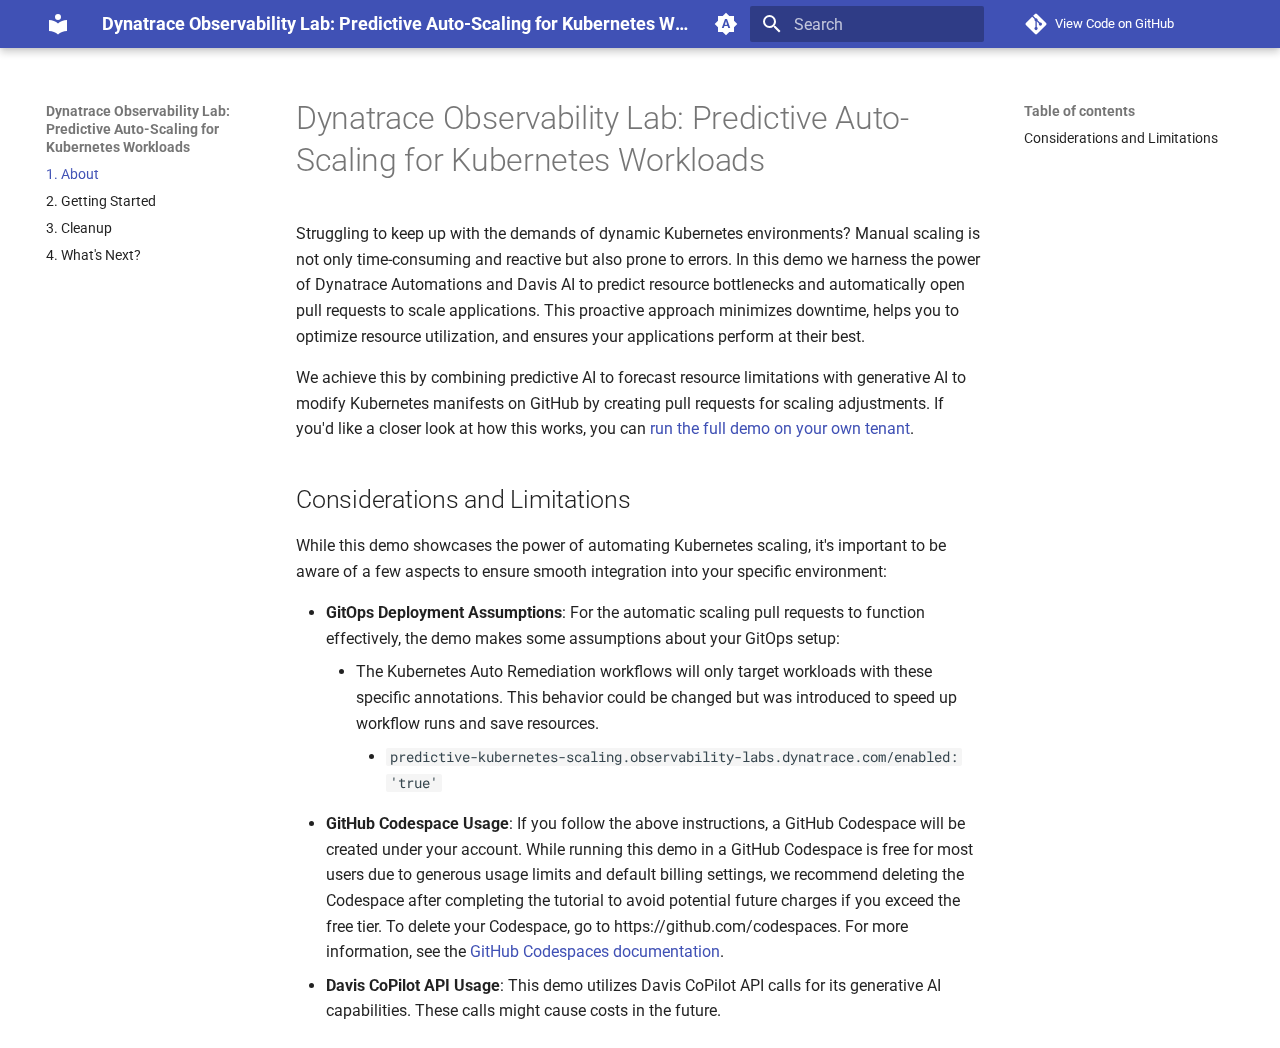
==== index.html @ 4f41d467 "Deployed c371a46 with MkDocs version: 1.6.0" ====
<!doctype html>
<html lang="en" class="no-js">
  <head>
    
      <meta charset="utf-8">
      <meta name="viewport" content="width=device-width,initial-scale=1">
      
      
      
      
      
        <link rel="next" href="getting-started/">
      
      
      <link rel="icon" href="assets/images/favicon.png">
      <meta name="generator" content="mkdocs-1.6.0, mkdocs-material-9.5.31">
    
    
      
        <title>Dynatrace Observability Lab: Predictive Auto-Scaling for Kubernetes Workloads</title>
      
    
    
      <link rel="stylesheet" href="assets/stylesheets/main.3cba04c6.min.css">
      
        
        <link rel="stylesheet" href="assets/stylesheets/palette.06af60db.min.css">
      
      


    
    
      
    
    
      
        
        
        <link rel="preconnect" href="https://fonts.gstatic.com" crossorigin>
        <link rel="stylesheet" href="https://fonts.googleapis.com/css?family=Roboto:300,300i,400,400i,700,700i%7CRoboto+Mono:400,400i,700,700i&display=fallback">
        <style>:root{--md-text-font:"Roboto";--md-code-font:"Roboto Mono"}</style>
      
    
    
    <script>__md_scope=new URL(".",location),__md_hash=e=>[...e].reduce((e,_)=>(e<<5)-e+_.charCodeAt(0),0),__md_get=(e,_=localStorage,t=__md_scope)=>JSON.parse(_.getItem(t.pathname+"."+e)),__md_set=(e,_,t=localStorage,a=__md_scope)=>{try{t.setItem(a.pathname+"."+e,JSON.stringify(_))}catch(e){}}</script>
    
      

    
    
    


  </head>
  
  
    
    
      
    
    
    
    
    <body dir="ltr" data-md-color-scheme="default" data-md-color-primary="indigo" data-md-color-accent="indigo">
  
    
    <input class="md-toggle" data-md-toggle="drawer" type="checkbox" id="__drawer" autocomplete="off">
    <input class="md-toggle" data-md-toggle="search" type="checkbox" id="__search" autocomplete="off">
    <label class="md-overlay" for="__drawer"></label>
    <div data-md-component="skip">
      
        
        <a href="#dynatrace-observability-lab-predictive-auto-scaling-for-kubernetes-workloads" class="md-skip">
          Skip to content
        </a>
      
    </div>
    <div data-md-component="announce">
      
    </div>
    
    
      

  

<header class="md-header md-header--shadow" data-md-component="header">
  <nav class="md-header__inner md-grid" aria-label="Header">
    <a href="." title="Dynatrace Observability Lab: Predictive Auto-Scaling for Kubernetes Workloads" class="md-header__button md-logo" aria-label="Dynatrace Observability Lab: Predictive Auto-Scaling for Kubernetes Workloads" data-md-component="logo">
      
  
  <svg xmlns="http://www.w3.org/2000/svg" viewBox="0 0 24 24"><path d="M12 8a3 3 0 0 0 3-3 3 3 0 0 0-3-3 3 3 0 0 0-3 3 3 3 0 0 0 3 3m0 3.54C9.64 9.35 6.5 8 3 8v11c3.5 0 6.64 1.35 9 3.54 2.36-2.19 5.5-3.54 9-3.54V8c-3.5 0-6.64 1.35-9 3.54Z"/></svg>

    </a>
    <label class="md-header__button md-icon" for="__drawer">
      
      <svg xmlns="http://www.w3.org/2000/svg" viewBox="0 0 24 24"><path d="M3 6h18v2H3V6m0 5h18v2H3v-2m0 5h18v2H3v-2Z"/></svg>
    </label>
    <div class="md-header__title" data-md-component="header-title">
      <div class="md-header__ellipsis">
        <div class="md-header__topic">
          <span class="md-ellipsis">
            Dynatrace Observability Lab: Predictive Auto-Scaling for Kubernetes Workloads
          </span>
        </div>
        <div class="md-header__topic" data-md-component="header-topic">
          <span class="md-ellipsis">
            
              1. About
            
          </span>
        </div>
      </div>
    </div>
    
      
        <form class="md-header__option" data-md-component="palette">
  
    
    
    
    <input class="md-option" data-md-color-media="(prefers-color-scheme)" data-md-color-scheme="default" data-md-color-primary="indigo" data-md-color-accent="indigo"  aria-label="Switch to light mode"  type="radio" name="__palette" id="__palette_0">
    
      <label class="md-header__button md-icon" title="Switch to light mode" for="__palette_1" hidden>
        <svg xmlns="http://www.w3.org/2000/svg" viewBox="0 0 24 24"><path d="m14.3 16-.7-2h-3.2l-.7 2H7.8L11 7h2l3.2 9h-1.9M20 8.69V4h-4.69L12 .69 8.69 4H4v4.69L.69 12 4 15.31V20h4.69L12 23.31 15.31 20H20v-4.69L23.31 12 20 8.69m-9.15 3.96h2.3L12 9l-1.15 3.65Z"/></svg>
      </label>
    
  
    
    
    
    <input class="md-option" data-md-color-media="(prefers-color-scheme: light)" data-md-color-scheme="default" data-md-color-primary="indigo" data-md-color-accent="indigo"  aria-label="Switch to dark mode"  type="radio" name="__palette" id="__palette_1">
    
      <label class="md-header__button md-icon" title="Switch to dark mode" for="__palette_2" hidden>
        <svg xmlns="http://www.w3.org/2000/svg" viewBox="0 0 24 24"><path d="M12 8a4 4 0 0 0-4 4 4 4 0 0 0 4 4 4 4 0 0 0 4-4 4 4 0 0 0-4-4m0 10a6 6 0 0 1-6-6 6 6 0 0 1 6-6 6 6 0 0 1 6 6 6 6 0 0 1-6 6m8-9.31V4h-4.69L12 .69 8.69 4H4v4.69L.69 12 4 15.31V20h4.69L12 23.31 15.31 20H20v-4.69L23.31 12 20 8.69Z"/></svg>
      </label>
    
  
    
    
    
    <input class="md-option" data-md-color-media="(prefers-color-scheme: dark)" data-md-color-scheme="slate" data-md-color-primary="indigo" data-md-color-accent="indigo"  aria-label="Switch to system preference"  type="radio" name="__palette" id="__palette_2">
    
      <label class="md-header__button md-icon" title="Switch to system preference" for="__palette_0" hidden>
        <svg xmlns="http://www.w3.org/2000/svg" viewBox="0 0 24 24"><path d="M12 18c-.89 0-1.74-.2-2.5-.55C11.56 16.5 13 14.42 13 12c0-2.42-1.44-4.5-3.5-5.45C10.26 6.2 11.11 6 12 6a6 6 0 0 1 6 6 6 6 0 0 1-6 6m8-9.31V4h-4.69L12 .69 8.69 4H4v4.69L.69 12 4 15.31V20h4.69L12 23.31 15.31 20H20v-4.69L23.31 12 20 8.69Z"/></svg>
      </label>
    
  
</form>
      
    
    
      <script>var media,input,key,value,palette=__md_get("__palette");if(palette&&palette.color){"(prefers-color-scheme)"===palette.color.media&&(media=matchMedia("(prefers-color-scheme: light)"),input=document.querySelector(media.matches?"[data-md-color-media='(prefers-color-scheme: light)']":"[data-md-color-media='(prefers-color-scheme: dark)']"),palette.color.media=input.getAttribute("data-md-color-media"),palette.color.scheme=input.getAttribute("data-md-color-scheme"),palette.color.primary=input.getAttribute("data-md-color-primary"),palette.color.accent=input.getAttribute("data-md-color-accent"));for([key,value]of Object.entries(palette.color))document.body.setAttribute("data-md-color-"+key,value)}</script>
    
    
    
      <label class="md-header__button md-icon" for="__search">
        
        <svg xmlns="http://www.w3.org/2000/svg" viewBox="0 0 24 24"><path d="M9.5 3A6.5 6.5 0 0 1 16 9.5c0 1.61-.59 3.09-1.56 4.23l.27.27h.79l5 5-1.5 1.5-5-5v-.79l-.27-.27A6.516 6.516 0 0 1 9.5 16 6.5 6.5 0 0 1 3 9.5 6.5 6.5 0 0 1 9.5 3m0 2C7 5 5 7 5 9.5S7 14 9.5 14 14 12 14 9.5 12 5 9.5 5Z"/></svg>
      </label>
      <div class="md-search" data-md-component="search" role="dialog">
  <label class="md-search__overlay" for="__search"></label>
  <div class="md-search__inner" role="search">
    <form class="md-search__form" name="search">
      <input type="text" class="md-search__input" name="query" aria-label="Search" placeholder="Search" autocapitalize="off" autocorrect="off" autocomplete="off" spellcheck="false" data-md-component="search-query" required>
      <label class="md-search__icon md-icon" for="__search">
        
        <svg xmlns="http://www.w3.org/2000/svg" viewBox="0 0 24 24"><path d="M9.5 3A6.5 6.5 0 0 1 16 9.5c0 1.61-.59 3.09-1.56 4.23l.27.27h.79l5 5-1.5 1.5-5-5v-.79l-.27-.27A6.516 6.516 0 0 1 9.5 16 6.5 6.5 0 0 1 3 9.5 6.5 6.5 0 0 1 9.5 3m0 2C7 5 5 7 5 9.5S7 14 9.5 14 14 12 14 9.5 12 5 9.5 5Z"/></svg>
        
        <svg xmlns="http://www.w3.org/2000/svg" viewBox="0 0 24 24"><path d="M20 11v2H8l5.5 5.5-1.42 1.42L4.16 12l7.92-7.92L13.5 5.5 8 11h12Z"/></svg>
      </label>
      <nav class="md-search__options" aria-label="Search">
        
        <button type="reset" class="md-search__icon md-icon" title="Clear" aria-label="Clear" tabindex="-1">
          
          <svg xmlns="http://www.w3.org/2000/svg" viewBox="0 0 24 24"><path d="M19 6.41 17.59 5 12 10.59 6.41 5 5 6.41 10.59 12 5 17.59 6.41 19 12 13.41 17.59 19 19 17.59 13.41 12 19 6.41Z"/></svg>
        </button>
      </nav>
      
    </form>
    <div class="md-search__output">
      <div class="md-search__scrollwrap" tabindex="0" data-md-scrollfix>
        <div class="md-search-result" data-md-component="search-result">
          <div class="md-search-result__meta">
            Initializing search
          </div>
          <ol class="md-search-result__list" role="presentation"></ol>
        </div>
      </div>
    </div>
  </div>
</div>
    
    
      <div class="md-header__source">
        <a href="https://github.com/dynatrace/obslab-predictive-kubernetes-scaling" title="Go to repository" class="md-source" data-md-component="source">
  <div class="md-source__icon md-icon">
    
    <svg xmlns="http://www.w3.org/2000/svg" viewBox="0 0 448 512"><!--! Font Awesome Free 6.6.0 by @fontawesome - https://fontawesome.com License - https://fontawesome.com/license/free (Icons: CC BY 4.0, Fonts: SIL OFL 1.1, Code: MIT License) Copyright 2024 Fonticons, Inc.--><path d="M439.55 236.05 244 40.45a28.87 28.87 0 0 0-40.81 0l-40.66 40.63 51.52 51.52c27.06-9.14 52.68 16.77 43.39 43.68l49.66 49.66c34.23-11.8 61.18 31 35.47 56.69-26.49 26.49-70.21-2.87-56-37.34L240.22 199v121.85c25.3 12.54 22.26 41.85 9.08 55a34.34 34.34 0 0 1-48.55 0c-17.57-17.6-11.07-46.91 11.25-56v-123c-20.8-8.51-24.6-30.74-18.64-45L142.57 101 8.45 235.14a28.86 28.86 0 0 0 0 40.81l195.61 195.6a28.86 28.86 0 0 0 40.8 0l194.69-194.69a28.86 28.86 0 0 0 0-40.81z"/></svg>
  </div>
  <div class="md-source__repository">
    View Code on GitHub
  </div>
</a>
      </div>
    
  </nav>
  
</header>
    
    <div class="md-container" data-md-component="container">
      
      
        
          
        
      
      <main class="md-main" data-md-component="main">
        <div class="md-main__inner md-grid">
          
            
              
              <div class="md-sidebar md-sidebar--primary" data-md-component="sidebar" data-md-type="navigation" >
                <div class="md-sidebar__scrollwrap">
                  <div class="md-sidebar__inner">
                    



<nav class="md-nav md-nav--primary" aria-label="Navigation" data-md-level="0">
  <label class="md-nav__title" for="__drawer">
    <a href="." title="Dynatrace Observability Lab: Predictive Auto-Scaling for Kubernetes Workloads" class="md-nav__button md-logo" aria-label="Dynatrace Observability Lab: Predictive Auto-Scaling for Kubernetes Workloads" data-md-component="logo">
      
  
  <svg xmlns="http://www.w3.org/2000/svg" viewBox="0 0 24 24"><path d="M12 8a3 3 0 0 0 3-3 3 3 0 0 0-3-3 3 3 0 0 0-3 3 3 3 0 0 0 3 3m0 3.54C9.64 9.35 6.5 8 3 8v11c3.5 0 6.64 1.35 9 3.54 2.36-2.19 5.5-3.54 9-3.54V8c-3.5 0-6.64 1.35-9 3.54Z"/></svg>

    </a>
    Dynatrace Observability Lab: Predictive Auto-Scaling for Kubernetes Workloads
  </label>
  
    <div class="md-nav__source">
      <a href="https://github.com/dynatrace/obslab-predictive-kubernetes-scaling" title="Go to repository" class="md-source" data-md-component="source">
  <div class="md-source__icon md-icon">
    
    <svg xmlns="http://www.w3.org/2000/svg" viewBox="0 0 448 512"><!--! Font Awesome Free 6.6.0 by @fontawesome - https://fontawesome.com License - https://fontawesome.com/license/free (Icons: CC BY 4.0, Fonts: SIL OFL 1.1, Code: MIT License) Copyright 2024 Fonticons, Inc.--><path d="M439.55 236.05 244 40.45a28.87 28.87 0 0 0-40.81 0l-40.66 40.63 51.52 51.52c27.06-9.14 52.68 16.77 43.39 43.68l49.66 49.66c34.23-11.8 61.18 31 35.47 56.69-26.49 26.49-70.21-2.87-56-37.34L240.22 199v121.85c25.3 12.54 22.26 41.85 9.08 55a34.34 34.34 0 0 1-48.55 0c-17.57-17.6-11.07-46.91 11.25-56v-123c-20.8-8.51-24.6-30.74-18.64-45L142.57 101 8.45 235.14a28.86 28.86 0 0 0 0 40.81l195.61 195.6a28.86 28.86 0 0 0 40.8 0l194.69-194.69a28.86 28.86 0 0 0 0-40.81z"/></svg>
  </div>
  <div class="md-source__repository">
    View Code on GitHub
  </div>
</a>
    </div>
  
  <ul class="md-nav__list" data-md-scrollfix>
    
      
      
  
  
    
  
  
  
    <li class="md-nav__item md-nav__item--active">
      
      <input class="md-nav__toggle md-toggle" type="checkbox" id="__toc">
      
      
        
      
      
        <label class="md-nav__link md-nav__link--active" for="__toc">
          
  
  <span class="md-ellipsis">
    1. About
  </span>
  

          <span class="md-nav__icon md-icon"></span>
        </label>
      
      <a href="." class="md-nav__link md-nav__link--active">
        
  
  <span class="md-ellipsis">
    1. About
  </span>
  

      </a>
      
        

<nav class="md-nav md-nav--secondary" aria-label="Table of contents">
  
  
  
    
  
  
    <label class="md-nav__title" for="__toc">
      <span class="md-nav__icon md-icon"></span>
      Table of contents
    </label>
    <ul class="md-nav__list" data-md-component="toc" data-md-scrollfix>
      
        <li class="md-nav__item">
  <a href="#considerations-and-limitations" class="md-nav__link">
    <span class="md-ellipsis">
      Considerations and Limitations
    </span>
  </a>
  
</li>
      
    </ul>
  
</nav>
      
    </li>
  

    
      
      
  
  
  
  
    <li class="md-nav__item">
      <a href="getting-started/" class="md-nav__link">
        
  
  <span class="md-ellipsis">
    2. Getting Started
  </span>
  

      </a>
    </li>
  

    
      
      
  
  
  
  
    <li class="md-nav__item">
      <a href="cleanup/" class="md-nav__link">
        
  
  <span class="md-ellipsis">
    3. Cleanup
  </span>
  

      </a>
    </li>
  

    
      
      
  
  
  
  
    <li class="md-nav__item">
      <a href="whats-next/" class="md-nav__link">
        
  
  <span class="md-ellipsis">
    4. What's Next?
  </span>
  

      </a>
    </li>
  

    
  </ul>
</nav>
                  </div>
                </div>
              </div>
            
            
              
              <div class="md-sidebar md-sidebar--secondary" data-md-component="sidebar" data-md-type="toc" >
                <div class="md-sidebar__scrollwrap">
                  <div class="md-sidebar__inner">
                    

<nav class="md-nav md-nav--secondary" aria-label="Table of contents">
  
  
  
    
  
  
    <label class="md-nav__title" for="__toc">
      <span class="md-nav__icon md-icon"></span>
      Table of contents
    </label>
    <ul class="md-nav__list" data-md-component="toc" data-md-scrollfix>
      
        <li class="md-nav__item">
  <a href="#considerations-and-limitations" class="md-nav__link">
    <span class="md-ellipsis">
      Considerations and Limitations
    </span>
  </a>
  
</li>
      
    </ul>
  
</nav>
                  </div>
                </div>
              </div>
            
          
          
            <div class="md-content" data-md-component="content">
              <article class="md-content__inner md-typeset">
                
                  

  
  


<h1 id="dynatrace-observability-lab-predictive-auto-scaling-for-kubernetes-workloads">Dynatrace Observability Lab: Predictive Auto-Scaling for Kubernetes Workloads<a class="headerlink" href="#dynatrace-observability-lab-predictive-auto-scaling-for-kubernetes-workloads" title="Permanent link">#</a></h1>
<p>Struggling to keep up with the demands of dynamic Kubernetes environments? Manual scaling is not only time-consuming and
reactive but also prone to errors. In this demo we harness the power of Dynatrace Automations and Davis AI to predict
resource bottlenecks and automatically open pull requests to scale applications. This proactive approach minimizes
downtime, helps you to optimize resource utilization, and ensures your applications perform at their best.</p>
<p>We achieve this by combining predictive AI to forecast resource limitations with generative AI to modify Kubernetes
manifests on GitHub by creating pull requests for scaling adjustments. If you'd like a closer look at how this works,
you can <a href="getting-started/">run the full demo on your own tenant</a>.</p>
<h2 id="considerations-and-limitations">Considerations and Limitations<a class="headerlink" href="#considerations-and-limitations" title="Permanent link">#</a></h2>
<p>While this demo showcases the power of automating Kubernetes scaling, it's important to be aware of a few aspects to
ensure smooth integration into your specific environment:</p>
<ul>
<li><strong>GitOps Deployment Assumptions</strong>: For the automatic scaling pull requests to function effectively, the demo makes
  some assumptions about your GitOps setup:<ul>
<li>The Kubernetes Auto Remediation workflows will only target workloads with these specific annotations. This
  behavior could be changed but was introduced to speed up workflow runs and save resources.<ul>
<li><code>predictive-kubernetes-scaling.observability-labs.dynatrace.com/enabled: 'true'</code></li>
</ul>
</li>
</ul>
</li>
<li><strong>GitHub Codespace Usage</strong>: If you follow the above instructions, a GitHub Codespace will be created under your
  account. While running this demo in a GitHub Codespace is free for most users due to generous usage limits and default
  billing settings, we recommend deleting the Codespace after completing the tutorial to avoid potential future charges
  if you exceed the free tier. To delete your Codespace, go to https://github.com/codespaces. For more information, see
  the <a href="https://docs.github.com/en/codespaces/overview" target="_blank">GitHub Codespaces documentation</a>.</li>
<li><strong>Davis CoPilot API Usage</strong>: This demo utilizes Davis CoPilot API calls for its generative AI capabilities. These
  calls might cause costs in the future.</li>
</ul>












                
              </article>
            </div>
          
          
<script>var target=document.getElementById(location.hash.slice(1));target&&target.name&&(target.checked=target.name.startsWith("__tabbed_"))</script>
        </div>
        
      </main>
      


    </div>
    <div class="md-dialog" data-md-component="dialog">
      <div class="md-dialog__inner md-typeset"></div>
    </div>
    
    
    <script id="__config" type="application/json">{"base": ".", "features": [], "search": "assets/javascripts/workers/search.b8dbb3d2.min.js", "translations": {"clipboard.copied": "Copied to clipboard", "clipboard.copy": "Copy to clipboard", "search.result.more.one": "1 more on this page", "search.result.more.other": "# more on this page", "search.result.none": "No matching documents", "search.result.one": "1 matching document", "search.result.other": "# matching documents", "search.result.placeholder": "Type to start searching", "search.result.term.missing": "Missing", "select.version": "Select version"}}</script>
    
    
      <script src="assets/javascripts/bundle.fe8b6f2b.min.js"></script>
      
    
  </body>
</html>
---- assets/stylesheets/main.3cba04c6.min.css ----
@charset "UTF-8";html{-webkit-text-size-adjust:none;-moz-text-size-adjust:none;text-size-adjust:none;box-sizing:border-box}*,:after,:before{box-sizing:inherit}@media (prefers-reduced-motion){*,:after,:before{transition:none!important}}body{margin:0}a,button,input,label{-webkit-tap-highlight-color:transparent}a{color:inherit;text-decoration:none}hr{border:0;box-sizing:initial;display:block;height:.05rem;overflow:visible;padding:0}small{font-size:80%}sub,sup{line-height:1em}img{border-style:none}table{border-collapse:initial;border-spacing:0}td,th{font-weight:400;vertical-align:top}button{background:#0000;border:0;font-family:inherit;font-size:inherit;margin:0;padding:0}input{border:0;outline:none}:root{--md-primary-fg-color:#4051b5;--md-primary-fg-color--light:#5d6cc0;--md-primary-fg-color--dark:#303fa1;--md-primary-bg-color:#fff;--md-primary-bg-color--light:#ffffffb3;--md-accent-fg-color:#526cfe;--md-accent-fg-color--transparent:#526cfe1a;--md-accent-bg-color:#fff;--md-accent-bg-color--light:#ffffffb3}[data-md-color-scheme=default]{color-scheme:light}[data-md-color-scheme=default] img[src$="#gh-dark-mode-only"],[data-md-color-scheme=default] img[src$="#only-dark"]{display:none}:root,[data-md-color-scheme=default]{--md-hue:225deg;--md-default-fg-color:#000000de;--md-default-fg-color--light:#0000008a;--md-default-fg-color--lighter:#00000052;--md-default-fg-color--lightest:#00000012;--md-default-bg-color:#fff;--md-default-bg-color--light:#ffffffb3;--md-default-bg-color--lighter:#ffffff4d;--md-default-bg-color--lightest:#ffffff1f;--md-code-fg-color:#36464e;--md-code-bg-color:#f5f5f5;--md-code-hl-color:#4287ff;--md-code-hl-color--light:#4287ff1a;--md-code-hl-number-color:#d52a2a;--md-code-hl-special-color:#db1457;--md-code-hl-function-color:#a846b9;--md-code-hl-constant-color:#6e59d9;--md-code-hl-keyword-color:#3f6ec6;--md-code-hl-string-color:#1c7d4d;--md-code-hl-name-color:var(--md-code-fg-color);--md-code-hl-operator-color:var(--md-default-fg-color--light);--md-code-hl-punctuation-color:var(--md-default-fg-color--light);--md-code-hl-comment-color:var(--md-default-fg-color--light);--md-code-hl-generic-color:var(--md-default-fg-color--light);--md-code-hl-variable-color:var(--md-default-fg-color--light);--md-typeset-color:var(--md-default-fg-color);--md-typeset-a-color:var(--md-primary-fg-color);--md-typeset-del-color:#f5503d26;--md-typeset-ins-color:#0bd57026;--md-typeset-kbd-color:#fafafa;--md-typeset-kbd-accent-color:#fff;--md-typeset-kbd-border-color:#b8b8b8;--md-typeset-mark-color:#ffff0080;--md-typeset-table-color:#0000001f;--md-typeset-table-color--light:rgba(0,0,0,.035);--md-admonition-fg-color:var(--md-default-fg-color);--md-admonition-bg-color:var(--md-default-bg-color);--md-warning-fg-color:#000000de;--md-warning-bg-color:#ff9;--md-footer-fg-color:#fff;--md-footer-fg-color--light:#ffffffb3;--md-footer-fg-color--lighter:#ffffff73;--md-footer-bg-color:#000000de;--md-footer-bg-color--dark:#00000052;--md-shadow-z1:0 0.2rem 0.5rem #0000000d,0 0 0.05rem #0000001a;--md-shadow-z2:0 0.2rem 0.5rem #0000001a,0 0 0.05rem #00000040;--md-shadow-z3:0 0.2rem 0.5rem #0003,0 0 0.05rem #00000059}.md-icon svg{fill:currentcolor;display:block;height:1.2rem;width:1.2rem}body{-webkit-font-smoothing:antialiased;-moz-osx-font-smoothing:grayscale;--md-text-font-family:var(--md-text-font,_),-apple-system,BlinkMacSystemFont,Helvetica,Arial,sans-serif;--md-code-font-family:var(--md-code-font,_),SFMono-Regular,Consolas,Menlo,monospace}aside,body,input{font-feature-settings:"kern","liga";color:var(--md-typeset-color);font-family:var(--md-text-font-family)}code,kbd,pre{font-feature-settings:"kern";font-family:var(--md-code-font-family)}:root{--md-typeset-table-sort-icon:url('data:image/svg+xml;charset=utf-8,<svg xmlns="http://www.w3.org/2000/svg" viewBox="0 0 24 24"><path d="m18 21-4-4h3V7h-3l4-4 4 4h-3v10h3M2 19v-2h10v2M2 13v-2h7v2M2 7V5h4v2H2Z"/></svg>');--md-typeset-table-sort-icon--asc:url('data:image/svg+xml;charset=utf-8,<svg xmlns="http://www.w3.org/2000/svg" viewBox="0 0 24 24"><path d="M19 17h3l-4 4-4-4h3V3h2M2 17h10v2H2M6 5v2H2V5m0 6h7v2H2v-2Z"/></svg>');--md-typeset-table-sort-icon--desc:url('data:image/svg+xml;charset=utf-8,<svg xmlns="http://www.w3.org/2000/svg" viewBox="0 0 24 24"><path d="M19 7h3l-4-4-4 4h3v14h2M2 17h10v2H2M6 5v2H2V5m0 6h7v2H2v-2Z"/></svg>')}.md-typeset{-webkit-print-color-adjust:exact;color-adjust:exact;font-size:.8rem;line-height:1.6}@media print{.md-typeset{font-size:.68rem}}.md-typeset blockquote,.md-typeset dl,.md-typeset figure,.md-typeset ol,.md-typeset pre,.md-typeset ul{margin-bottom:1em;margin-top:1em}.md-typeset h1{color:var(--md-default-fg-color--light);font-size:2em;line-height:1.3;margin:0 0 1.25em}.md-typeset h1,.md-typeset h2{font-weight:300;letter-spacing:-.01em}.md-typeset h2{font-size:1.5625em;line-height:1.4;margin:1.6em 0 .64em}.md-typeset h3{font-size:1.25em;font-weight:400;letter-spacing:-.01em;line-height:1.5;margin:1.6em 0 .8em}.md-typeset h2+h3{margin-top:.8em}.md-typeset h4{font-weight:700;letter-spacing:-.01em;margin:1em 0}.md-typeset h5,.md-typeset h6{color:var(--md-default-fg-color--light);font-size:.8em;font-weight:700;letter-spacing:-.01em;margin:1.25em 0}.md-typeset h5{text-transform:uppercase}.md-typeset hr{border-bottom:.05rem solid var(--md-default-fg-color--lightest);display:flow-root;margin:1.5em 0}.md-typeset a{color:var(--md-typeset-a-color);word-break:break-word}.md-typeset a,.md-typeset a:before{transition:color 125ms}.md-typeset a:focus,.md-typeset a:hover{color:var(--md-accent-fg-color)}.md-typeset a:focus code,.md-typeset a:hover code{background-color:var(--md-accent-fg-color--transparent)}.md-typeset a code{color:currentcolor;transition:background-color 125ms}.md-typeset a.focus-visible{outline-color:var(--md-accent-fg-color);outline-offset:.2rem}.md-typeset code,.md-typeset kbd,.md-typeset pre{color:var(--md-code-fg-color);direction:ltr;font-variant-ligatures:none}@media print{.md-typeset code,.md-typeset kbd,.md-typeset pre{white-space:pre-wrap}}.md-typeset code{background-color:var(--md-code-bg-color);border-radius:.1rem;-webkit-box-decoration-break:clone;box-decoration-break:clone;font-size:.85em;padding:0 .2941176471em;word-break:break-word}.md-typeset code:not(.focus-visible){-webkit-tap-highlight-color:transparent;outline:none}.md-typeset pre{display:flow-root;line-height:1.4;position:relative}.md-typeset pre>code{-webkit-box-decoration-break:slice;box-decoration-break:slice;box-shadow:none;display:block;margin:0;outline-color:var(--md-accent-fg-color);overflow:auto;padding:.7720588235em 1.1764705882em;scrollbar-color:var(--md-default-fg-color--lighter) #0000;scrollbar-width:thin;touch-action:auto;word-break:normal}.md-typeset pre>code:hover{scrollbar-color:var(--md-accent-fg-color) #0000}.md-typeset pre>code::-webkit-scrollbar{height:.2rem;width:.2rem}.md-typeset pre>code::-webkit-scrollbar-thumb{background-color:var(--md-default-fg-color--lighter)}.md-typeset pre>code::-webkit-scrollbar-thumb:hover{background-color:var(--md-accent-fg-color)}.md-typeset kbd{background-color:var(--md-typeset-kbd-color);border-radius:.1rem;box-shadow:0 .1rem 0 .05rem var(--md-typeset-kbd-border-color),0 .1rem 0 var(--md-typeset-kbd-border-color),0 -.1rem .2rem var(--md-typeset-kbd-accent-color) inset;color:var(--md-default-fg-color);display:inline-block;font-size:.75em;padding:0 .6666666667em;vertical-align:text-top;word-break:break-word}.md-typeset mark{background-color:var(--md-typeset-mark-color);-webkit-box-decoration-break:clone;box-decoration-break:clone;color:inherit;word-break:break-word}.md-typeset abbr{border-bottom:.05rem dotted var(--md-default-fg-color--light);cursor:help;text-decoration:none}.md-typeset small{opacity:.75}[dir=ltr] .md-typeset sub,[dir=ltr] .md-typeset sup{margin-left:.078125em}[dir=rtl] .md-typeset sub,[dir=rtl] .md-typeset sup{margin-right:.078125em}[dir=ltr] .md-typeset blockquote{padding-left:.6rem}[dir=rtl] .md-typeset blockquote{padding-right:.6rem}[dir=ltr] .md-typeset blockquote{border-left:.2rem solid var(--md-default-fg-color--lighter)}[dir=rtl] .md-typeset blockquote{border-right:.2rem solid var(--md-default-fg-color--lighter)}.md-typeset blockquote{color:var(--md-default-fg-color--light);margin-left:0;margin-right:0}.md-typeset ul{list-style-type:disc}[dir=ltr] .md-typeset ol,[dir=ltr] .md-typeset ul{margin-left:.625em}[dir=rtl] .md-typeset ol,[dir=rtl] .md-typeset ul{margin-right:.625em}.md-typeset ol,.md-typeset ul{padding:0}.md-typeset ol:not([hidden]),.md-typeset ul:not([hidden]){display:flow-root}.md-typeset ol ol,.md-typeset ul ol{list-style-type:lower-alpha}.md-typeset ol ol ol,.md-typeset ul ol ol{list-style-type:lower-roman}[dir=ltr] .md-typeset ol li,[dir=ltr] .md-typeset ul li{margin-left:1.25em}[dir=rtl] .md-typeset ol li,[dir=rtl] .md-typeset ul li{margin-right:1.25em}.md-typeset ol li,.md-typeset ul li{margin-bottom:.5em}.md-typeset ol li blockquote,.md-typeset ol li p,.md-typeset ul li blockquote,.md-typeset ul li p{margin:.5em 0}.md-typeset ol li:last-child,.md-typeset ul li:last-child{margin-bottom:0}[dir=ltr] .md-typeset ol li ol,[dir=ltr] .md-typeset ol li ul,[dir=ltr] .md-typeset ul li ol,[dir=ltr] .md-typeset ul li ul{margin-left:.625em}[dir=rtl] .md-typeset ol li ol,[dir=rtl] .md-typeset ol li ul,[dir=rtl] .md-typeset ul li ol,[dir=rtl] .md-typeset ul li ul{margin-right:.625em}.md-typeset ol li ol,.md-typeset ol li ul,.md-typeset ul li ol,.md-typeset ul li ul{margin-bottom:.5em;margin-top:.5em}[dir=ltr] .md-typeset dd{margin-left:1.875em}[dir=rtl] .md-typeset dd{margin-right:1.875em}.md-typeset dd{margin-bottom:1.5em;margin-top:1em}.md-typeset img,.md-typeset svg,.md-typeset video{height:auto;max-width:100%}.md-typeset img[align=left]{margin:1em 1em 1em 0}.md-typeset img[align=right]{margin:1em 0 1em 1em}.md-typeset img[align]:only-child{margin-top:0}.md-typeset figure{display:flow-root;margin:1em auto;max-width:100%;text-align:center;width:-moz-fit-content;width:fit-content}.md-typeset figure img{display:block;margin:0 auto}.md-typeset figcaption{font-style:italic;margin:1em auto;max-width:24rem}.md-typeset iframe{max-width:100%}.md-typeset table:not([class]){background-color:var(--md-default-bg-color);border:.05rem solid var(--md-typeset-table-color);border-radius:.1rem;display:inline-block;font-size:.64rem;max-width:100%;overflow:auto;touch-action:auto}@media print{.md-typeset table:not([class]){display:table}}.md-typeset table:not([class])+*{margin-top:1.5em}.md-typeset table:not([class]) td>:first-child,.md-typeset table:not([class]) th>:first-child{margin-top:0}.md-typeset table:not([class]) td>:last-child,.md-typeset table:not([class]) th>:last-child{margin-bottom:0}.md-typeset table:not([class]) td:not([align]),.md-typeset table:not([class]) th:not([align]){text-align:left}[dir=rtl] .md-typeset table:not([class]) td:not([align]),[dir=rtl] .md-typeset table:not([class]) th:not([align]){text-align:right}.md-typeset table:not([class]) th{font-weight:700;min-width:5rem;padding:.9375em 1.25em;vertical-align:top}.md-typeset table:not([class]) td{border-top:.05rem solid var(--md-typeset-table-color);padding:.9375em 1.25em;vertical-align:top}.md-typeset table:not([class]) tbody tr{transition:background-color 125ms}.md-typeset table:not([class]) tbody tr:hover{background-color:var(--md-typeset-table-color--light);box-shadow:0 .05rem 0 var(--md-default-bg-color) inset}.md-typeset table:not([class]) a{word-break:normal}.md-typeset table th[role=columnheader]{cursor:pointer}[dir=ltr] .md-typeset table th[role=columnheader]:after{margin-left:.5em}[dir=rtl] .md-typeset table th[role=columnheader]:after{margin-right:.5em}.md-typeset table th[role=columnheader]:after{content:"";display:inline-block;height:1.2em;-webkit-mask-image:var(--md-typeset-table-sort-icon);mask-image:var(--md-typeset-table-sort-icon);-webkit-mask-repeat:no-repeat;mask-repeat:no-repeat;-webkit-mask-size:contain;mask-size:contain;transition:background-color 125ms;vertical-align:text-bottom;width:1.2em}.md-typeset table th[role=columnheader]:hover:after{background-color:var(--md-default-fg-color--lighter)}.md-typeset table th[role=columnheader][aria-sort=ascending]:after{background-color:var(--md-default-fg-color--light);-webkit-mask-image:var(--md-typeset-table-sort-icon--asc);mask-image:var(--md-typeset-table-sort-icon--asc)}.md-typeset table th[role=columnheader][aria-sort=descending]:after{background-color:var(--md-default-fg-color--light);-webkit-mask-image:var(--md-typeset-table-sort-icon--desc);mask-image:var(--md-typeset-table-sort-icon--desc)}.md-typeset__scrollwrap{margin:1em -.8rem;overflow-x:auto;touch-action:auto}.md-typeset__table{display:inline-block;margin-bottom:.5em;padding:0 .8rem}@media print{.md-typeset__table{display:block}}html .md-typeset__table table{display:table;margin:0;overflow:hidden;width:100%}@media screen and (max-width:44.984375em){.md-content__inner>pre{margin:1em -.8rem}.md-content__inner>pre code{border-radius:0}}.md-typeset .md-author{border-radius:100%;display:block;flex-shrink:0;height:1.6rem;overflow:hidden;position:relative;transition:color 125ms,transform 125ms;width:1.6rem}.md-typeset .md-author img{display:block}.md-typeset .md-author--more{background:var(--md-default-fg-color--lightest);color:var(--md-default-fg-color--lighter);font-size:.6rem;font-weight:700;line-height:1.6rem;text-align:center}.md-typeset .md-author--long{height:2.4rem;width:2.4rem}.md-typeset a.md-author{transform:scale(1)}.md-typeset a.md-author img{border-radius:100%;filter:grayscale(100%) opacity(75%);transition:filter 125ms}.md-typeset a.md-author:focus,.md-typeset a.md-author:hover{transform:scale(1.1);z-index:1}.md-typeset a.md-author:focus img,.md-typeset a.md-author:hover img{filter:grayscale(0)}.md-banner{background-color:var(--md-footer-bg-color);color:var(--md-footer-fg-color);overflow:auto}@media print{.md-banner{display:none}}.md-banner--warning{background-color:var(--md-warning-bg-color);color:var(--md-warning-fg-color)}.md-banner__inner{font-size:.7rem;margin:.6rem auto;padding:0 .8rem}[dir=ltr] .md-banner__button{float:right}[dir=rtl] .md-banner__button{float:left}.md-banner__button{color:inherit;cursor:pointer;transition:opacity .25s}.no-js .md-banner__button{display:none}.md-banner__button:hover{opacity:.7}html{font-size:125%;height:100%;overflow-x:hidden}@media screen and (min-width:100em){html{font-size:137.5%}}@media screen and (min-width:125em){html{font-size:150%}}body{background-color:var(--md-default-bg-color);display:flex;flex-direction:column;font-size:.5rem;min-height:100%;position:relative;width:100%}@media print{body{display:block}}@media screen and (max-width:59.984375em){body[data-md-scrolllock]{position:fixed}}.md-grid{margin-left:auto;margin-right:auto;max-width:61rem}.md-container{display:flex;flex-direction:column;flex-grow:1}@media print{.md-container{display:block}}.md-main{flex-grow:1}.md-main__inner{display:flex;height:100%;margin-top:1.5rem}.md-ellipsis{overflow:hidden;text-overflow:ellipsis}.md-toggle{display:none}.md-option{height:0;opacity:0;position:absolute;width:0}.md-option:checked+label:not([hidden]){display:block}.md-option.focus-visible+label{outline-color:var(--md-accent-fg-color);outline-style:auto}.md-skip{background-color:var(--md-default-fg-color);border-radius:.1rem;color:var(--md-default-bg-color);font-size:.64rem;margin:.5rem;opacity:0;outline-color:var(--md-accent-fg-color);padding:.3rem .5rem;position:fixed;transform:translateY(.4rem);z-index:-1}.md-skip:focus{opacity:1;transform:translateY(0);transition:transform .25s cubic-bezier(.4,0,.2,1),opacity 175ms 75ms;z-index:10}@page{margin:25mm}:root{--md-clipboard-icon:url('data:image/svg+xml;charset=utf-8,<svg xmlns="http://www.w3.org/2000/svg" viewBox="0 0 24 24"><path d="M19 21H8V7h11m0-2H8a2 2 0 0 0-2 2v14a2 2 0 0 0 2 2h11a2 2 0 0 0 2-2V7a2 2 0 0 0-2-2m-3-4H4a2 2 0 0 0-2 2v14h2V3h12V1Z"/></svg>')}.md-clipboard{border-radius:.1rem;color:var(--md-default-fg-color--lightest);cursor:pointer;height:1.5em;outline-color:var(--md-accent-fg-color);outline-offset:.1rem;position:absolute;right:.5em;top:.5em;transition:color .25s;width:1.5em;z-index:1}@media print{.md-clipboard{display:none}}.md-clipboard:not(.focus-visible){-webkit-tap-highlight-color:transparent;outline:none}:hover>.md-clipboard{color:var(--md-default-fg-color--light)}.md-clipboard:focus,.md-clipboard:hover{color:var(--md-accent-fg-color)}.md-clipboard:after{background-color:currentcolor;content:"";display:block;height:1.125em;margin:0 auto;-webkit-mask-image:var(--md-clipboard-icon);mask-image:var(--md-clipboard-icon);-webkit-mask-position:center;mask-position:center;-webkit-mask-repeat:no-repeat;mask-repeat:no-repeat;-webkit-mask-size:contain;mask-size:contain;width:1.125em}.md-clipboard--inline{cursor:pointer}.md-clipboard--inline code{transition:color .25s,background-color .25s}.md-clipboard--inline:focus code,.md-clipboard--inline:hover code{background-color:var(--md-accent-fg-color--transparent);color:var(--md-accent-fg-color)}.md-typeset .md-code__content{display:grid}@keyframes consent{0%{opacity:0;transform:translateY(100%)}to{opacity:1;transform:translateY(0)}}@keyframes overlay{0%{opacity:0}to{opacity:1}}.md-consent__overlay{animation:overlay .25s both;-webkit-backdrop-filter:blur(.1rem);backdrop-filter:blur(.1rem);background-color:#0000008a;height:100%;opacity:1;position:fixed;top:0;width:100%;z-index:5}.md-consent__inner{animation:consent .5s cubic-bezier(.1,.7,.1,1) both;background-color:var(--md-default-bg-color);border:0;border-radius:.1rem;bottom:0;box-shadow:0 0 .2rem #0000001a,0 .2rem .4rem #0003;max-height:100%;overflow:auto;padding:0;position:fixed;width:100%;z-index:5}.md-consent__form{padding:.8rem}.md-consent__settings{display:none;margin:1em 0}input:checked+.md-consent__settings{display:block}.md-consent__controls{margin-bottom:.8rem}.md-typeset .md-consent__controls .md-button{display:inline}@media screen and (max-width:44.984375em){.md-typeset .md-consent__controls .md-button{display:block;margin-top:.4rem;text-align:center;width:100%}}.md-consent label{cursor:pointer}.md-content{flex-grow:1;min-width:0}.md-content__inner{margin:0 .8rem 1.2rem;padding-top:.6rem}@media screen and (min-width:76.25em){[dir=ltr] .md-sidebar--primary:not([hidden])~.md-content>.md-content__inner{margin-left:1.2rem}[dir=ltr] .md-sidebar--secondary:not([hidden])~.md-content>.md-content__inner,[dir=rtl] .md-sidebar--primary:not([hidden])~.md-content>.md-content__inner{margin-right:1.2rem}[dir=rtl] .md-sidebar--secondary:not([hidden])~.md-content>.md-content__inner{margin-left:1.2rem}}.md-content__inner:before{content:"";display:block;height:.4rem}.md-content__inner>:last-child{margin-bottom:0}[dir=ltr] .md-content__button{float:right}[dir=rtl] .md-content__button{float:left}[dir=ltr] .md-content__button{margin-left:.4rem}[dir=rtl] .md-content__button{margin-right:.4rem}.md-content__button{margin:.4rem 0;padding:0}@media print{.md-content__button{display:none}}.md-typeset .md-content__button{color:var(--md-default-fg-color--lighter)}.md-content__button svg{display:inline;vertical-align:top}[dir=rtl] .md-content__button svg{transform:scaleX(-1)}[dir=ltr] .md-dialog{right:.8rem}[dir=rtl] .md-dialog{left:.8rem}.md-dialog{background-color:var(--md-default-fg-color);border-radius:.1rem;bottom:.8rem;box-shadow:var(--md-shadow-z3);min-width:11.1rem;opacity:0;padding:.4rem .6rem;pointer-events:none;position:fixed;transform:translateY(100%);transition:transform 0ms .4s,opacity .4s;z-index:4}@media print{.md-dialog{display:none}}.md-dialog--active{opacity:1;pointer-events:auto;transform:translateY(0);transition:transform .4s cubic-bezier(.075,.85,.175,1),opacity .4s}.md-dialog__inner{color:var(--md-default-bg-color);font-size:.7rem}.md-feedback{margin:2em 0 1em;text-align:center}.md-feedback fieldset{border:none;margin:0;padding:0}.md-feedback__title{font-weight:700;margin:1em auto}.md-feedback__inner{position:relative}.md-feedback__list{display:flex;flex-wrap:wrap;place-content:baseline center;position:relative}.md-feedback__list:hover .md-icon:not(:disabled){color:var(--md-default-fg-color--lighter)}:disabled .md-feedback__list{min-height:1.8rem}.md-feedback__icon{color:var(--md-default-fg-color--light);cursor:pointer;flex-shrink:0;margin:0 .1rem;transition:color 125ms}.md-feedback__icon:not(:disabled).md-icon:hover{color:var(--md-accent-fg-color)}.md-feedback__icon:disabled{color:var(--md-default-fg-color--lightest);pointer-events:none}.md-feedback__note{opacity:0;position:relative;transform:translateY(.4rem);transition:transform .4s cubic-bezier(.1,.7,.1,1),opacity .15s}.md-feedback__note>*{margin:0 auto;max-width:16rem}:disabled .md-feedback__note{opacity:1;transform:translateY(0)}.md-footer{background-color:var(--md-footer-bg-color);color:var(--md-footer-fg-color)}@media print{.md-footer{display:none}}.md-footer__inner{justify-content:space-between;overflow:auto;padding:.2rem}.md-footer__inner:not([hidden]){display:flex}.md-footer__link{align-items:end;display:flex;flex-grow:0.01;margin-bottom:.4rem;margin-top:1rem;max-width:100%;outline-color:var(--md-accent-fg-color);overflow:hidden;transition:opacity .25s}.md-footer__link:focus,.md-footer__link:hover{opacity:.7}[dir=rtl] .md-footer__link svg{transform:scaleX(-1)}@media screen and (max-width:44.984375em){.md-footer__link--prev{flex-shrink:0}.md-footer__link--prev .md-footer__title{display:none}}[dir=ltr] .md-footer__link--next{margin-left:auto}[dir=rtl] .md-footer__link--next{margin-right:auto}.md-footer__link--next{text-align:right}[dir=rtl] .md-footer__link--next{text-align:left}.md-footer__title{flex-grow:1;font-size:.9rem;margin-bottom:.7rem;max-width:calc(100% - 2.4rem);padding:0 1rem;white-space:nowrap}.md-footer__button{margin:.2rem;padding:.4rem}.md-footer__direction{font-size:.64rem;opacity:.7}.md-footer-meta{background-color:var(--md-footer-bg-color--dark)}.md-footer-meta__inner{display:flex;flex-wrap:wrap;justify-content:space-between;padding:.2rem}html .md-footer-meta.md-typeset a{color:var(--md-footer-fg-color--light)}html .md-footer-meta.md-typeset a:focus,html .md-footer-meta.md-typeset a:hover{color:var(--md-footer-fg-color)}.md-copyright{color:var(--md-footer-fg-color--lighter);font-size:.64rem;margin:auto .6rem;padding:.4rem 0;width:100%}@media screen and (min-width:45em){.md-copyright{width:auto}}.md-copyright__highlight{color:var(--md-footer-fg-color--light)}.md-social{display:inline-flex;gap:.2rem;margin:0 .4rem;padding:.2rem 0 .6rem}@media screen and (min-width:45em){.md-social{padding:.6rem 0}}.md-social__link{display:inline-block;height:1.6rem;text-align:center;width:1.6rem}.md-social__link:before{line-height:1.9}.md-social__link svg{fill:currentcolor;max-height:.8rem;vertical-align:-25%}.md-typeset .md-button{border:.1rem solid;border-radius:.1rem;color:var(--md-primary-fg-color);cursor:pointer;display:inline-block;font-weight:700;padding:.625em 2em;transition:color 125ms,background-color 125ms,border-color 125ms}.md-typeset .md-button--primary{background-color:var(--md-primary-fg-color);border-color:var(--md-primary-fg-color);color:var(--md-primary-bg-color)}.md-typeset .md-button:focus,.md-typeset .md-button:hover{background-color:var(--md-accent-fg-color);border-color:var(--md-accent-fg-color);color:var(--md-accent-bg-color)}[dir=ltr] .md-typeset .md-input{border-top-left-radius:.1rem}[dir=ltr] .md-typeset .md-input,[dir=rtl] .md-typeset .md-input{border-top-right-radius:.1rem}[dir=rtl] .md-typeset .md-input{border-top-left-radius:.1rem}.md-typeset .md-input{border-bottom:.1rem solid var(--md-default-fg-color--lighter);box-shadow:var(--md-shadow-z1);font-size:.8rem;height:1.8rem;padding:0 .6rem;transition:border .25s,box-shadow .25s}.md-typeset .md-input:focus,.md-typeset .md-input:hover{border-bottom-color:var(--md-accent-fg-color);box-shadow:var(--md-shadow-z2)}.md-typeset .md-input--stretch{width:100%}.md-header{background-color:var(--md-primary-fg-color);box-shadow:0 0 .2rem #0000,0 .2rem .4rem #0000;color:var(--md-primary-bg-color);display:block;left:0;position:sticky;right:0;top:0;z-index:4}@media print{.md-header{display:none}}.md-header[hidden]{transform:translateY(-100%);transition:transform .25s cubic-bezier(.8,0,.6,1),box-shadow .25s}.md-header--shadow{box-shadow:0 0 .2rem #0000001a,0 .2rem .4rem #0003;transition:transform .25s cubic-bezier(.1,.7,.1,1),box-shadow .25s}.md-header__inner{align-items:center;display:flex;padding:0 .2rem}.md-header__button{color:currentcolor;cursor:pointer;margin:.2rem;outline-color:var(--md-accent-fg-color);padding:.4rem;position:relative;transition:opacity .25s;vertical-align:middle;z-index:1}.md-header__button:hover{opacity:.7}.md-header__button:not([hidden]){display:inline-block}.md-header__button:not(.focus-visible){-webkit-tap-highlight-color:transparent;outline:none}.md-header__button.md-logo{margin:.2rem;padding:.4rem}@media screen and (max-width:76.234375em){.md-header__button.md-logo{display:none}}.md-header__button.md-logo img,.md-header__button.md-logo svg{fill:currentcolor;display:block;height:1.2rem;width:auto}@media screen and (min-width:60em){.md-header__button[for=__search]{display:none}}.no-js .md-header__button[for=__search]{display:none}[dir=rtl] .md-header__button[for=__search] svg{transform:scaleX(-1)}@media screen and (min-width:76.25em){.md-header__button[for=__drawer]{display:none}}.md-header__topic{display:flex;max-width:100%;position:absolute;transition:transform .4s cubic-bezier(.1,.7,.1,1),opacity .15s;white-space:nowrap}.md-header__topic+.md-header__topic{opacity:0;pointer-events:none;transform:translateX(1.25rem);transition:transform .4s cubic-bezier(1,.7,.1,.1),opacity .15s;z-index:-1}[dir=rtl] .md-header__topic+.md-header__topic{transform:translateX(-1.25rem)}.md-header__topic:first-child{font-weight:700}[dir=ltr] .md-header__title{margin-left:1rem;margin-right:.4rem}[dir=rtl] .md-header__title{margin-left:.4rem;margin-right:1rem}.md-header__title{flex-grow:1;font-size:.9rem;height:2.4rem;line-height:2.4rem}.md-header__title--active .md-header__topic{opacity:0;pointer-events:none;transform:translateX(-1.25rem);transition:transform .4s cubic-bezier(1,.7,.1,.1),opacity .15s;z-index:-1}[dir=rtl] .md-header__title--active .md-header__topic{transform:translateX(1.25rem)}.md-header__title--active .md-header__topic+.md-header__topic{opacity:1;pointer-events:auto;transform:translateX(0);transition:transform .4s cubic-bezier(.1,.7,.1,1),opacity .15s;z-index:0}.md-header__title>.md-header__ellipsis{height:100%;position:relative;width:100%}.md-header__option{display:flex;flex-shrink:0;max-width:100%;transition:max-width 0ms .25s,opacity .25s .25s;white-space:nowrap}[data-md-toggle=search]:checked~.md-header .md-header__option{max-width:0;opacity:0;transition:max-width 0ms,opacity 0ms}.md-header__option>input{bottom:0}.md-header__source{display:none}@media screen and (min-width:60em){[dir=ltr] .md-header__source{margin-left:1rem}[dir=rtl] .md-header__source{margin-right:1rem}.md-header__source{display:block;max-width:11.7rem;width:11.7rem}}@media screen and (min-width:76.25em){[dir=ltr] .md-header__source{margin-left:1.4rem}[dir=rtl] .md-header__source{margin-right:1.4rem}}.md-meta{color:var(--md-default-fg-color--light);font-size:.7rem;line-height:1.3}.md-meta__list{display:inline-flex;flex-wrap:wrap;list-style:none;margin:0;padding:0}.md-meta__item:not(:last-child):after{content:"·";margin-left:.2rem;margin-right:.2rem}.md-meta__link{color:var(--md-typeset-a-color)}.md-meta__link:focus,.md-meta__link:hover{color:var(--md-accent-fg-color)}.md-draft{background-color:#ff1744;border-radius:.125em;color:#fff;display:inline-block;font-weight:700;padding-left:.5714285714em;padding-right:.5714285714em}:root{--md-nav-icon--prev:url('data:image/svg+xml;charset=utf-8,<svg xmlns="http://www.w3.org/2000/svg" viewBox="0 0 24 24"><path d="M20 11v2H8l5.5 5.5-1.42 1.42L4.16 12l7.92-7.92L13.5 5.5 8 11h12Z"/></svg>');--md-nav-icon--next:url('data:image/svg+xml;charset=utf-8,<svg xmlns="http://www.w3.org/2000/svg" viewBox="0 0 24 24"><path d="M8.59 16.58 13.17 12 8.59 7.41 10 6l6 6-6 6-1.41-1.42Z"/></svg>');--md-toc-icon:url('data:image/svg+xml;charset=utf-8,<svg xmlns="http://www.w3.org/2000/svg" viewBox="0 0 24 24"><path d="M3 9h14V7H3v2m0 4h14v-2H3v2m0 4h14v-2H3v2m16 0h2v-2h-2v2m0-10v2h2V7h-2m0 6h2v-2h-2v2Z"/></svg>')}.md-nav{font-size:.7rem;line-height:1.3}.md-nav__title{color:var(--md-default-fg-color--light);display:block;font-weight:700;overflow:hidden;padding:0 .6rem;text-overflow:ellipsis}.md-nav__title .md-nav__button{display:none}.md-nav__title .md-nav__button img{height:100%;width:auto}.md-nav__title .md-nav__button.md-logo img,.md-nav__title .md-nav__button.md-logo svg{fill:currentcolor;display:block;height:2.4rem;max-width:100%;object-fit:contain;width:auto}.md-nav__list{list-style:none;margin:0;padding:0}.md-nav__link{align-items:flex-start;display:flex;gap:.4rem;margin-top:.625em;scroll-snap-align:start;transition:color 125ms}.md-nav__link--passed{color:var(--md-default-fg-color--light)}.md-nav__item .md-nav__link--active,.md-nav__item .md-nav__link--active code{color:var(--md-typeset-a-color)}.md-nav__link .md-ellipsis{position:relative}[dir=ltr] .md-nav__link .md-icon:last-child{margin-left:auto}[dir=rtl] .md-nav__link .md-icon:last-child{margin-right:auto}.md-nav__link svg{fill:currentcolor;flex-shrink:0;height:1.3em;position:relative}.md-nav__link[for]:focus,.md-nav__link[for]:hover,.md-nav__link[href]:focus,.md-nav__link[href]:hover{color:var(--md-accent-fg-color);cursor:pointer}.md-nav__link.focus-visible{outline-color:var(--md-accent-fg-color);outline-offset:.2rem}.md-nav--primary .md-nav__link[for=__toc]{display:none}.md-nav--primary .md-nav__link[for=__toc] .md-icon:after{background-color:currentcolor;display:block;height:100%;-webkit-mask-image:var(--md-toc-icon);mask-image:var(--md-toc-icon);width:100%}.md-nav--primary .md-nav__link[for=__toc]~.md-nav{display:none}.md-nav__container>.md-nav__link{margin-top:0}.md-nav__container>.md-nav__link:first-child{flex-grow:1;min-width:0}.md-nav__icon{flex-shrink:0}.md-nav__source{display:none}@media screen and (max-width:76.234375em){.md-nav--primary,.md-nav--primary .md-nav{background-color:var(--md-default-bg-color);display:flex;flex-direction:column;height:100%;left:0;position:absolute;right:0;top:0;z-index:1}.md-nav--primary .md-nav__item,.md-nav--primary .md-nav__title{font-size:.8rem;line-height:1.5}.md-nav--primary .md-nav__title{background-color:var(--md-default-fg-color--lightest);color:var(--md-default-fg-color--light);cursor:pointer;height:5.6rem;line-height:2.4rem;padding:3rem .8rem .2rem;position:relative;white-space:nowrap}[dir=ltr] .md-nav--primary .md-nav__title .md-nav__icon{left:.4rem}[dir=rtl] .md-nav--primary .md-nav__title .md-nav__icon{right:.4rem}.md-nav--primary .md-nav__title .md-nav__icon{display:block;height:1.2rem;margin:.2rem;position:absolute;top:.4rem;width:1.2rem}.md-nav--primary .md-nav__title .md-nav__icon:after{background-color:currentcolor;content:"";display:block;height:100%;-webkit-mask-image:var(--md-nav-icon--prev);mask-image:var(--md-nav-icon--prev);-webkit-mask-position:center;mask-position:center;-webkit-mask-repeat:no-repeat;mask-repeat:no-repeat;-webkit-mask-size:contain;mask-size:contain;width:100%}.md-nav--primary .md-nav__title~.md-nav__list{background-color:var(--md-default-bg-color);box-shadow:0 .05rem 0 var(--md-default-fg-color--lightest) inset;overflow-y:auto;scroll-snap-type:y mandatory;touch-action:pan-y}.md-nav--primary .md-nav__title~.md-nav__list>:first-child{border-top:0}.md-nav--primary .md-nav__title[for=__drawer]{background-color:var(--md-primary-fg-color);color:var(--md-primary-bg-color);font-weight:700}.md-nav--primary .md-nav__title .md-logo{display:block;left:.2rem;margin:.2rem;padding:.4rem;position:absolute;right:.2rem;top:.2rem}.md-nav--primary .md-nav__list{flex:1}.md-nav--primary .md-nav__item{border-top:.05rem solid var(--md-default-fg-color--lightest)}.md-nav--primary .md-nav__item--active>.md-nav__link{color:var(--md-typeset-a-color)}.md-nav--primary .md-nav__item--active>.md-nav__link:focus,.md-nav--primary .md-nav__item--active>.md-nav__link:hover{color:var(--md-accent-fg-color)}.md-nav--primary .md-nav__link{margin-top:0;padding:.6rem .8rem}.md-nav--primary .md-nav__link svg{margin-top:.1em}.md-nav--primary .md-nav__link>.md-nav__link{padding:0}[dir=ltr] .md-nav--primary .md-nav__link .md-nav__icon{margin-right:-.2rem}[dir=rtl] .md-nav--primary .md-nav__link .md-nav__icon{margin-left:-.2rem}.md-nav--primary .md-nav__link .md-nav__icon{font-size:1.2rem;height:1.2rem;width:1.2rem}.md-nav--primary .md-nav__link .md-nav__icon:after{background-color:currentcolor;content:"";display:block;height:100%;-webkit-mask-image:var(--md-nav-icon--next);mask-image:var(--md-nav-icon--next);-webkit-mask-position:center;mask-position:center;-webkit-mask-repeat:no-repeat;mask-repeat:no-repeat;-webkit-mask-size:contain;mask-size:contain;width:100%}[dir=rtl] .md-nav--primary .md-nav__icon:after{transform:scale(-1)}.md-nav--primary .md-nav--secondary .md-nav{background-color:initial;position:static}[dir=ltr] .md-nav--primary .md-nav--secondary .md-nav .md-nav__link{padding-left:1.4rem}[dir=rtl] .md-nav--primary .md-nav--secondary .md-nav .md-nav__link{padding-right:1.4rem}[dir=ltr] .md-nav--primary .md-nav--secondary .md-nav .md-nav .md-nav__link{padding-left:2rem}[dir=rtl] .md-nav--primary .md-nav--secondary .md-nav .md-nav .md-nav__link{padding-right:2rem}[dir=ltr] .md-nav--primary .md-nav--secondary .md-nav .md-nav .md-nav .md-nav__link{padding-left:2.6rem}[dir=rtl] .md-nav--primary .md-nav--secondary .md-nav .md-nav .md-nav .md-nav__link{padding-right:2.6rem}[dir=ltr] .md-nav--primary .md-nav--secondary .md-nav .md-nav .md-nav .md-nav .md-nav__link{padding-left:3.2rem}[dir=rtl] .md-nav--primary .md-nav--secondary .md-nav .md-nav .md-nav .md-nav .md-nav__link{padding-right:3.2rem}.md-nav--secondary{background-color:initial}.md-nav__toggle~.md-nav{display:flex;opacity:0;transform:translateX(100%);transition:transform .25s cubic-bezier(.8,0,.6,1),opacity 125ms 50ms}[dir=rtl] .md-nav__toggle~.md-nav{transform:translateX(-100%)}.md-nav__toggle:checked~.md-nav{opacity:1;transform:translateX(0);transition:transform .25s cubic-bezier(.4,0,.2,1),opacity 125ms 125ms}.md-nav__toggle:checked~.md-nav>.md-nav__list{-webkit-backface-visibility:hidden;backface-visibility:hidden}}@media screen and (max-width:59.984375em){.md-nav--primary .md-nav__link[for=__toc]{display:flex}.md-nav--primary .md-nav__link[for=__toc] .md-icon:after{content:""}.md-nav--primary .md-nav__link[for=__toc]+.md-nav__link{display:none}.md-nav--primary .md-nav__link[for=__toc]~.md-nav{display:flex}.md-nav__source{background-color:var(--md-primary-fg-color--dark);color:var(--md-primary-bg-color);display:block;padding:0 .2rem}}@media screen and (min-width:60em) and (max-width:76.234375em){.md-nav--integrated .md-nav__link[for=__toc]{display:flex}.md-nav--integrated .md-nav__link[for=__toc] .md-icon:after{content:""}.md-nav--integrated .md-nav__link[for=__toc]+.md-nav__link{display:none}.md-nav--integrated .md-nav__link[for=__toc]~.md-nav{display:flex}}@media screen and (min-width:60em){.md-nav{margin-bottom:-.4rem}.md-nav--secondary .md-nav__title{background:var(--md-default-bg-color);box-shadow:0 0 .4rem .4rem var(--md-default-bg-color);position:sticky;top:0;z-index:1}.md-nav--secondary .md-nav__title[for=__toc]{scroll-snap-align:start}.md-nav--secondary .md-nav__title .md-nav__icon{display:none}[dir=ltr] .md-nav--secondary .md-nav__list{padding-left:.6rem}[dir=rtl] .md-nav--secondary .md-nav__list{padding-right:.6rem}.md-nav--secondary .md-nav__list{padding-bottom:.4rem}[dir=ltr] .md-nav--secondary .md-nav__item>.md-nav__link{margin-right:.4rem}[dir=rtl] .md-nav--secondary .md-nav__item>.md-nav__link{margin-left:.4rem}}@media screen and (min-width:76.25em){.md-nav{margin-bottom:-.4rem;transition:max-height .25s cubic-bezier(.86,0,.07,1)}.md-nav--primary .md-nav__title{background:var(--md-default-bg-color);box-shadow:0 0 .4rem .4rem var(--md-default-bg-color);position:sticky;top:0;z-index:1}.md-nav--primary .md-nav__title[for=__drawer]{scroll-snap-align:start}.md-nav--primary .md-nav__title .md-nav__icon{display:none}[dir=ltr] .md-nav--primary .md-nav__list{padding-left:.6rem}[dir=rtl] .md-nav--primary .md-nav__list{padding-right:.6rem}.md-nav--primary .md-nav__list{padding-bottom:.4rem}[dir=ltr] .md-nav--primary .md-nav__item>.md-nav__link{margin-right:.4rem}[dir=rtl] .md-nav--primary .md-nav__item>.md-nav__link{margin-left:.4rem}.md-nav__toggle~.md-nav{display:grid;grid-template-rows:0fr;opacity:0;transition:grid-template-rows .25s cubic-bezier(.86,0,.07,1),opacity .25s,visibility 0ms .25s;visibility:collapse}.md-nav__toggle~.md-nav>.md-nav__list{overflow:hidden}.md-nav__toggle.md-toggle--indeterminate~.md-nav,.md-nav__toggle:checked~.md-nav{grid-template-rows:1fr;opacity:1;transition:grid-template-rows .25s cubic-bezier(.86,0,.07,1),opacity .15s .1s,visibility 0ms;visibility:visible}.md-nav__toggle.md-toggle--indeterminate~.md-nav{transition:none}.md-nav__item--nested>.md-nav>.md-nav__title{display:none}.md-nav__item--section{display:block;margin:1.25em 0}.md-nav__item--section:last-child{margin-bottom:0}.md-nav__item--section>.md-nav__link{font-weight:700}.md-nav__item--section>.md-nav__link[for]{color:var(--md-default-fg-color--light)}.md-nav__item--section>.md-nav__link:not(.md-nav__container){pointer-events:none}.md-nav__item--section>.md-nav__link .md-icon,.md-nav__item--section>.md-nav__link>[for]{display:none}[dir=ltr] .md-nav__item--section>.md-nav{margin-left:-.6rem}[dir=rtl] .md-nav__item--section>.md-nav{margin-right:-.6rem}.md-nav__item--section>.md-nav{display:block;opacity:1;visibility:visible}.md-nav__item--section>.md-nav>.md-nav__list>.md-nav__item{padding:0}.md-nav__icon{border-radius:100%;height:.9rem;transition:background-color .25s;width:.9rem}.md-nav__icon:hover{background-color:var(--md-accent-fg-color--transparent)}.md-nav__icon:after{background-color:currentcolor;border-radius:100%;content:"";display:inline-block;height:100%;-webkit-mask-image:var(--md-nav-icon--next);mask-image:var(--md-nav-icon--next);-webkit-mask-position:center;mask-position:center;-webkit-mask-repeat:no-repeat;mask-repeat:no-repeat;-webkit-mask-size:contain;mask-size:contain;transition:transform .25s;vertical-align:-.1rem;width:100%}[dir=rtl] .md-nav__icon:after{transform:rotate(180deg)}.md-nav__item--nested .md-nav__toggle:checked~.md-nav__link .md-nav__icon:after,.md-nav__item--nested .md-toggle--indeterminate~.md-nav__link .md-nav__icon:after{transform:rotate(90deg)}.md-nav--lifted>.md-nav__list>.md-nav__item,.md-nav--lifted>.md-nav__title{display:none}.md-nav--lifted>.md-nav__list>.md-nav__item--active{display:block}.md-nav--lifted>.md-nav__list>.md-nav__item--active>.md-nav__link{background:var(--md-default-bg-color);box-shadow:0 0 .4rem .4rem var(--md-default-bg-color);margin-top:0;position:sticky;top:0;z-index:1}.md-nav--lifted>.md-nav__list>.md-nav__item--active>.md-nav__link:not(.md-nav__container){pointer-events:none}.md-nav--lifted>.md-nav__list>.md-nav__item--active.md-nav__item--section{margin:0}[dir=ltr] .md-nav--lifted>.md-nav__list>.md-nav__item>.md-nav:not(.md-nav--secondary){margin-left:-.6rem}[dir=rtl] .md-nav--lifted>.md-nav__list>.md-nav__item>.md-nav:not(.md-nav--secondary){margin-right:-.6rem}.md-nav--lifted>.md-nav__list>.md-nav__item>[for]{color:var(--md-default-fg-color--light)}.md-nav--lifted .md-nav[data-md-level="1"]{grid-template-rows:1fr;opacity:1;visibility:visible}[dir=ltr] .md-nav--integrated>.md-nav__list>.md-nav__item--active .md-nav--secondary{border-left:.05rem solid var(--md-primary-fg-color)}[dir=rtl] .md-nav--integrated>.md-nav__list>.md-nav__item--active .md-nav--secondary{border-right:.05rem solid var(--md-primary-fg-color)}.md-nav--integrated>.md-nav__list>.md-nav__item--active .md-nav--secondary{display:block;margin-bottom:1.25em;opacity:1;visibility:visible}.md-nav--integrated>.md-nav__list>.md-nav__item--active .md-nav--secondary>.md-nav__list{overflow:visible;padding-bottom:0}.md-nav--integrated>.md-nav__list>.md-nav__item--active .md-nav--secondary>.md-nav__title{display:none}}.md-pagination{font-size:.8rem;font-weight:700;gap:.4rem}.md-pagination,.md-pagination>*{align-items:center;display:flex;justify-content:center}.md-pagination>*{border-radius:.2rem;height:1.8rem;min-width:1.8rem;text-align:center}.md-pagination__current{background-color:var(--md-default-fg-color--lightest);color:var(--md-default-fg-color--light)}.md-pagination__link{transition:color 125ms,background-color 125ms}.md-pagination__link:focus,.md-pagination__link:hover{background-color:var(--md-accent-fg-color--transparent);color:var(--md-accent-fg-color)}.md-pagination__link:focus svg,.md-pagination__link:hover svg{color:var(--md-accent-fg-color)}.md-pagination__link.focus-visible{outline-color:var(--md-accent-fg-color);outline-offset:.2rem}.md-pagination__link svg{fill:currentcolor;color:var(--md-default-fg-color--lighter);display:block;max-height:100%;width:1.2rem}.md-post__back{border-bottom:.05rem solid var(--md-default-fg-color--lightest);margin-bottom:1.2rem;padding-bottom:1.2rem}@media screen and (max-width:76.234375em){.md-post__back{display:none}}[dir=rtl] .md-post__back svg{transform:scaleX(-1)}.md-post__authors{display:flex;flex-direction:column;gap:.6rem;margin:0 .6rem 1.2rem}.md-post .md-post__meta a{transition:color 125ms}.md-post .md-post__meta a:focus,.md-post .md-post__meta a:hover{color:var(--md-accent-fg-color)}.md-post__title{color:var(--md-default-fg-color--light);font-weight:700}.md-post--excerpt{margin-bottom:3.2rem}.md-post--excerpt .md-post__header{align-items:center;display:flex;gap:.6rem;min-height:1.6rem}.md-post--excerpt .md-post__authors{align-items:center;display:inline-flex;flex-direction:row;gap:.2rem;margin:0;min-height:2.4rem}[dir=ltr] .md-post--excerpt .md-post__meta .md-meta__list{margin-right:.4rem}[dir=rtl] .md-post--excerpt .md-post__meta .md-meta__list{margin-left:.4rem}.md-post--excerpt .md-post__content>:first-child{--md-scroll-margin:6rem;margin-top:0}.md-post>.md-nav--secondary{margin:1em 0}.md-profile{align-items:center;display:flex;font-size:.7rem;gap:.6rem;line-height:1.4;width:100%}.md-profile__description{flex-grow:1}.md-content--post{display:flex}@media screen and (max-width:76.234375em){.md-content--post{flex-flow:column-reverse}}.md-content--post>.md-content__inner{min-width:0}@media screen and (min-width:76.25em){[dir=ltr] .md-content--post>.md-content__inner{margin-left:1.2rem}[dir=rtl] .md-content--post>.md-content__inner{margin-right:1.2rem}}@media screen and (max-width:76.234375em){.md-sidebar.md-sidebar--post{padding:0;position:static;width:100%}.md-sidebar.md-sidebar--post .md-sidebar__scrollwrap{overflow:visible}.md-sidebar.md-sidebar--post .md-sidebar__inner{padding:0}.md-sidebar.md-sidebar--post .md-post__meta{margin-left:.6rem;margin-right:.6rem}.md-sidebar.md-sidebar--post .md-nav__item{border:none;display:inline}.md-sidebar.md-sidebar--post .md-nav__list{display:inline-flex;flex-wrap:wrap;gap:.6rem;padding-bottom:.6rem;padding-top:.6rem}.md-sidebar.md-sidebar--post .md-nav__link{padding:0}.md-sidebar.md-sidebar--post .md-nav{height:auto;margin-bottom:0;position:static}}:root{--md-progress-value:0;--md-progress-delay:400ms}.md-progress{background:var(--md-primary-bg-color);height:.075rem;opacity:min(clamp(0,var(--md-progress-value),1),clamp(0,100 - var(--md-progress-value),1));position:fixed;top:0;transform:scaleX(calc(var(--md-progress-value)*1%));transform-origin:left;transition:transform .5s cubic-bezier(.19,1,.22,1),opacity .25s var(--md-progress-delay);width:100%;z-index:4}:root{--md-search-result-icon:url('data:image/svg+xml;charset=utf-8,<svg xmlns="http://www.w3.org/2000/svg" viewBox="0 0 24 24"><path d="M14 2H6a2 2 0 0 0-2 2v16a2 2 0 0 0 2 2h7c-.41-.25-.8-.56-1.14-.9-.33-.33-.61-.7-.86-1.1H6V4h7v5h5v1.18c.71.16 1.39.43 2 .82V8l-6-6m6.31 16.9c1.33-2.11.69-4.9-1.4-6.22-2.11-1.33-4.91-.68-6.22 1.4-1.34 2.11-.69 4.89 1.4 6.22 1.46.93 3.32.93 4.79.02L22 23.39 23.39 22l-3.08-3.1m-3.81.1a2.5 2.5 0 0 1-2.5-2.5 2.5 2.5 0 0 1 2.5-2.5 2.5 2.5 0 0 1 2.5 2.5 2.5 2.5 0 0 1-2.5 2.5Z"/></svg>')}.md-search{position:relative}@media screen and (min-width:60em){.md-search{padding:.2rem 0}}.no-js .md-search{display:none}.md-search__overlay{opacity:0;z-index:1}@media screen and (max-width:59.984375em){[dir=ltr] .md-search__overlay{left:-2.2rem}[dir=rtl] .md-search__overlay{right:-2.2rem}.md-search__overlay{background-color:var(--md-default-bg-color);border-radius:1rem;height:2rem;overflow:hidden;pointer-events:none;position:absolute;top:-1rem;transform-origin:center;transition:transform .3s .1s,opacity .2s .2s;width:2rem}[data-md-toggle=search]:checked~.md-header .md-search__overlay{opacity:1;transition:transform .4s,opacity .1s}}@media screen and (min-width:60em){[dir=ltr] .md-search__overlay{left:0}[dir=rtl] .md-search__overlay{right:0}.md-search__overlay{background-color:#0000008a;cursor:pointer;height:0;position:fixed;top:0;transition:width 0ms .25s,height 0ms .25s,opacity .25s;width:0}[data-md-toggle=search]:checked~.md-header .md-search__overlay{height:200vh;opacity:1;transition:width 0ms,height 0ms,opacity .25s;width:100%}}@media screen and (max-width:29.984375em){[data-md-toggle=search]:checked~.md-header .md-search__overlay{transform:scale(45)}}@media screen and (min-width:30em) and (max-width:44.984375em){[data-md-toggle=search]:checked~.md-header .md-search__overlay{transform:scale(60)}}@media screen and (min-width:45em) and (max-width:59.984375em){[data-md-toggle=search]:checked~.md-header .md-search__overlay{transform:scale(75)}}.md-search__inner{-webkit-backface-visibility:hidden;backface-visibility:hidden}@media screen and (max-width:59.984375em){[dir=ltr] .md-search__inner{left:0}[dir=rtl] .md-search__inner{right:0}.md-search__inner{height:0;opacity:0;overflow:hidden;position:fixed;top:0;transform:translateX(5%);transition:width 0ms .3s,height 0ms .3s,transform .15s cubic-bezier(.4,0,.2,1) .15s,opacity .15s .15s;width:0;z-index:2}[dir=rtl] .md-search__inner{transform:translateX(-5%)}[data-md-toggle=search]:checked~.md-header .md-search__inner{height:100%;opacity:1;transform:translateX(0);transition:width 0ms 0ms,height 0ms 0ms,transform .15s cubic-bezier(.1,.7,.1,1) .15s,opacity .15s .15s;width:100%}}@media screen and (min-width:60em){[dir=ltr] .md-search__inner{float:right}[dir=rtl] .md-search__inner{float:left}.md-search__inner{padding:.1rem 0;position:relative;transition:width .25s cubic-bezier(.1,.7,.1,1);width:11.7rem}}@media screen and (min-width:60em) and (max-width:76.234375em){[data-md-toggle=search]:checked~.md-header .md-search__inner{width:23.4rem}}@media screen and (min-width:76.25em){[data-md-toggle=search]:checked~.md-header .md-search__inner{width:34.4rem}}.md-search__form{background-color:var(--md-default-bg-color);box-shadow:0 0 .6rem #0000;height:2.4rem;position:relative;transition:color .25s,background-color .25s;z-index:2}@media screen and (min-width:60em){.md-search__form{background-color:#00000042;border-radius:.1rem;height:1.8rem}.md-search__form:hover{background-color:#ffffff1f}}[data-md-toggle=search]:checked~.md-header .md-search__form{background-color:var(--md-default-bg-color);border-radius:.1rem .1rem 0 0;box-shadow:0 0 .6rem #00000012;color:var(--md-default-fg-color)}[dir=ltr] .md-search__input{padding-left:3.6rem;padding-right:2.2rem}[dir=rtl] .md-search__input{padding-left:2.2rem;padding-right:3.6rem}.md-search__input{background:#0000;font-size:.9rem;height:100%;position:relative;text-overflow:ellipsis;width:100%;z-index:2}.md-search__input::placeholder{transition:color .25s}.md-search__input::placeholder,.md-search__input~.md-search__icon{color:var(--md-default-fg-color--light)}.md-search__input::-ms-clear{display:none}@media screen and (max-width:59.984375em){.md-search__input{font-size:.9rem;height:2.4rem;width:100%}}@media screen and (min-width:60em){[dir=ltr] .md-search__input{padding-left:2.2rem}[dir=rtl] .md-search__input{padding-right:2.2rem}.md-search__input{color:inherit;font-size:.8rem}.md-search__input::placeholder{color:var(--md-primary-bg-color--light)}.md-search__input+.md-search__icon{color:var(--md-primary-bg-color)}[data-md-toggle=search]:checked~.md-header .md-search__input{text-overflow:clip}[data-md-toggle=search]:checked~.md-header .md-search__input+.md-search__icon{color:var(--md-default-fg-color--light)}[data-md-toggle=search]:checked~.md-header .md-search__input::placeholder{color:#0000}}.md-search__icon{cursor:pointer;display:inline-block;height:1.2rem;transition:color .25s,opacity .25s;width:1.2rem}.md-search__icon:hover{opacity:.7}[dir=ltr] .md-search__icon[for=__search]{left:.5rem}[dir=rtl] .md-search__icon[for=__search]{right:.5rem}.md-search__icon[for=__search]{position:absolute;top:.3rem;z-index:2}[dir=rtl] .md-search__icon[for=__search] svg{transform:scaleX(-1)}@media screen and (max-width:59.984375em){[dir=ltr] .md-search__icon[for=__search]{left:.8rem}[dir=rtl] .md-search__icon[for=__search]{right:.8rem}.md-search__icon[for=__search]{top:.6rem}.md-search__icon[for=__search] svg:first-child{display:none}}@media screen and (min-width:60em){.md-search__icon[for=__search]{pointer-events:none}.md-search__icon[for=__search] svg:last-child{display:none}}[dir=ltr] .md-search__options{right:.5rem}[dir=rtl] .md-search__options{left:.5rem}.md-search__options{pointer-events:none;position:absolute;top:.3rem;z-index:2}@media screen and (max-width:59.984375em){[dir=ltr] .md-search__options{right:.8rem}[dir=rtl] .md-search__options{left:.8rem}.md-search__options{top:.6rem}}[dir=ltr] .md-search__options>.md-icon{margin-left:.2rem}[dir=rtl] .md-search__options>.md-icon{margin-right:.2rem}.md-search__options>.md-icon{color:var(--md-default-fg-color--light);opacity:0;transform:scale(.75);transition:transform .15s cubic-bezier(.1,.7,.1,1),opacity .15s}.md-search__options>.md-icon:not(.focus-visible){-webkit-tap-highlight-color:transparent;outline:none}[data-md-toggle=search]:checked~.md-header .md-search__input:valid~.md-search__options>.md-icon{opacity:1;pointer-events:auto;transform:scale(1)}[data-md-toggle=search]:checked~.md-header .md-search__input:valid~.md-search__options>.md-icon:hover{opacity:.7}[dir=ltr] .md-search__suggest{padding-left:3.6rem;padding-right:2.2rem}[dir=rtl] .md-search__suggest{padding-left:2.2rem;padding-right:3.6rem}.md-search__suggest{align-items:center;color:var(--md-default-fg-color--lighter);display:flex;font-size:.9rem;height:100%;opacity:0;position:absolute;top:0;transition:opacity 50ms;white-space:nowrap;width:100%}@media screen and (min-width:60em){[dir=ltr] .md-search__suggest{padding-left:2.2rem}[dir=rtl] .md-search__suggest{padding-right:2.2rem}.md-search__suggest{font-size:.8rem}}[data-md-toggle=search]:checked~.md-header .md-search__suggest{opacity:1;transition:opacity .3s .1s}[dir=ltr] .md-search__output{border-bottom-left-radius:.1rem}[dir=ltr] .md-search__output,[dir=rtl] .md-search__output{border-bottom-right-radius:.1rem}[dir=rtl] .md-search__output{border-bottom-left-radius:.1rem}.md-search__output{overflow:hidden;position:absolute;width:100%;z-index:1}@media screen and (max-width:59.984375em){.md-search__output{bottom:0;top:2.4rem}}@media screen and (min-width:60em){.md-search__output{opacity:0;top:1.9rem;transition:opacity .4s}[data-md-toggle=search]:checked~.md-header .md-search__output{box-shadow:var(--md-shadow-z3);opacity:1}}.md-search__scrollwrap{-webkit-backface-visibility:hidden;backface-visibility:hidden;background-color:var(--md-default-bg-color);height:100%;overflow-y:auto;touch-action:pan-y}@media (-webkit-max-device-pixel-ratio:1),(max-resolution:1dppx){.md-search__scrollwrap{transform:translateZ(0)}}@media screen and (min-width:60em) and (max-width:76.234375em){.md-search__scrollwrap{width:23.4rem}}@media screen and (min-width:76.25em){.md-search__scrollwrap{width:34.4rem}}@media screen and (min-width:60em){.md-search__scrollwrap{max-height:0;scrollbar-color:var(--md-default-fg-color--lighter) #0000;scrollbar-width:thin}[data-md-toggle=search]:checked~.md-header .md-search__scrollwrap{max-height:75vh}.md-search__scrollwrap:hover{scrollbar-color:var(--md-accent-fg-color) #0000}.md-search__scrollwrap::-webkit-scrollbar{height:.2rem;width:.2rem}.md-search__scrollwrap::-webkit-scrollbar-thumb{background-color:var(--md-default-fg-color--lighter)}.md-search__scrollwrap::-webkit-scrollbar-thumb:hover{background-color:var(--md-accent-fg-color)}}.md-search-result{color:var(--md-default-fg-color);word-break:break-word}.md-search-result__meta{background-color:var(--md-default-fg-color--lightest);color:var(--md-default-fg-color--light);font-size:.64rem;line-height:1.8rem;padding:0 .8rem;scroll-snap-align:start}@media screen and (min-width:60em){[dir=ltr] .md-search-result__meta{padding-left:2.2rem}[dir=rtl] .md-search-result__meta{padding-right:2.2rem}}.md-search-result__list{list-style:none;margin:0;padding:0;-webkit-user-select:none;user-select:none}.md-search-result__item{box-shadow:0 -.05rem var(--md-default-fg-color--lightest)}.md-search-result__item:first-child{box-shadow:none}.md-search-result__link{display:block;outline:none;scroll-snap-align:start;transition:background-color .25s}.md-search-result__link:focus,.md-search-result__link:hover{background-color:var(--md-accent-fg-color--transparent)}.md-search-result__link:last-child p:last-child{margin-bottom:.6rem}.md-search-result__more>summary{cursor:pointer;display:block;outline:none;position:sticky;scroll-snap-align:start;top:0;z-index:1}.md-search-result__more>summary::marker{display:none}.md-search-result__more>summary::-webkit-details-marker{display:none}.md-search-result__more>summary>div{color:var(--md-typeset-a-color);font-size:.64rem;padding:.75em .8rem;transition:color .25s,background-color .25s}@media screen and (min-width:60em){[dir=ltr] .md-search-result__more>summary>div{padding-left:2.2rem}[dir=rtl] .md-search-result__more>summary>div{padding-right:2.2rem}}.md-search-result__more>summary:focus>div,.md-search-result__more>summary:hover>div{background-color:var(--md-accent-fg-color--transparent);color:var(--md-accent-fg-color)}.md-search-result__more[open]>summary{background-color:var(--md-default-bg-color)}.md-search-result__article{overflow:hidden;padding:0 .8rem;position:relative}@media screen and (min-width:60em){[dir=ltr] .md-search-result__article{padding-left:2.2rem}[dir=rtl] .md-search-result__article{padding-right:2.2rem}}[dir=ltr] .md-search-result__icon{left:0}[dir=rtl] .md-search-result__icon{right:0}.md-search-result__icon{color:var(--md-default-fg-color--light);height:1.2rem;margin:.5rem;position:absolute;width:1.2rem}@media screen and (max-width:59.984375em){.md-search-result__icon{display:none}}.md-search-result__icon:after{background-color:currentcolor;content:"";display:inline-block;height:100%;-webkit-mask-image:var(--md-search-result-icon);mask-image:var(--md-search-result-icon);-webkit-mask-position:center;mask-position:center;-webkit-mask-repeat:no-repeat;mask-repeat:no-repeat;-webkit-mask-size:contain;mask-size:contain;width:100%}[dir=rtl] .md-search-result__icon:after{transform:scaleX(-1)}.md-search-result .md-typeset{color:var(--md-default-fg-color--light);font-size:.64rem;line-height:1.6}.md-search-result .md-typeset h1{color:var(--md-default-fg-color);font-size:.8rem;font-weight:400;line-height:1.4;margin:.55rem 0}.md-search-result .md-typeset h1 mark{text-decoration:none}.md-search-result .md-typeset h2{color:var(--md-default-fg-color);font-size:.64rem;font-weight:700;line-height:1.6;margin:.5em 0}.md-search-result .md-typeset h2 mark{text-decoration:none}.md-search-result__terms{color:var(--md-default-fg-color);display:block;font-size:.64rem;font-style:italic;margin:.5em 0}.md-search-result mark{background-color:initial;color:var(--md-accent-fg-color);text-decoration:underline}.md-select{position:relative;z-index:1}.md-select__inner{background-color:var(--md-default-bg-color);border-radius:.1rem;box-shadow:var(--md-shadow-z2);color:var(--md-default-fg-color);left:50%;margin-top:.2rem;max-height:0;opacity:0;position:absolute;top:calc(100% - .2rem);transform:translate3d(-50%,.3rem,0);transition:transform .25s 375ms,opacity .25s .25s,max-height 0ms .5s}.md-select:focus-within .md-select__inner,.md-select:hover .md-select__inner{max-height:10rem;opacity:1;transform:translate3d(-50%,0,0);transition:transform .25s cubic-bezier(.1,.7,.1,1),opacity .25s,max-height 0ms}.md-select__inner:after{border-bottom:.2rem solid #0000;border-bottom-color:var(--md-default-bg-color);border-left:.2rem solid #0000;border-right:.2rem solid #0000;border-top:0;content:"";height:0;left:50%;margin-left:-.2rem;margin-top:-.2rem;position:absolute;top:0;width:0}.md-select__list{border-radius:.1rem;font-size:.8rem;list-style-type:none;margin:0;max-height:inherit;overflow:auto;padding:0}.md-select__item{line-height:1.8rem}[dir=ltr] .md-select__link{padding-left:.6rem;padding-right:1.2rem}[dir=rtl] .md-select__link{padding-left:1.2rem;padding-right:.6rem}.md-select__link{cursor:pointer;display:block;outline:none;scroll-snap-align:start;transition:background-color .25s,color .25s;width:100%}.md-select__link:focus,.md-select__link:hover{color:var(--md-accent-fg-color)}.md-select__link:focus{background-color:var(--md-default-fg-color--lightest)}.md-sidebar{align-self:flex-start;flex-shrink:0;padding:1.2rem 0;position:sticky;top:2.4rem;width:12.1rem}@media print{.md-sidebar{display:none}}@media screen and (max-width:76.234375em){[dir=ltr] .md-sidebar--primary{left:-12.1rem}[dir=rtl] .md-sidebar--primary{right:-12.1rem}.md-sidebar--primary{background-color:var(--md-default-bg-color);display:block;height:100%;position:fixed;top:0;transform:translateX(0);transition:transform .25s cubic-bezier(.4,0,.2,1),box-shadow .25s;width:12.1rem;z-index:5}[data-md-toggle=drawer]:checked~.md-container .md-sidebar--primary{box-shadow:var(--md-shadow-z3);transform:translateX(12.1rem)}[dir=rtl] [data-md-toggle=drawer]:checked~.md-container .md-sidebar--primary{transform:translateX(-12.1rem)}.md-sidebar--primary .md-sidebar__scrollwrap{bottom:0;left:0;margin:0;overflow:hidden;position:absolute;right:0;scroll-snap-type:none;top:0}}@media screen and (min-width:76.25em){.md-sidebar{height:0}.no-js .md-sidebar{height:auto}.md-header--lifted~.md-container .md-sidebar{top:4.8rem}}.md-sidebar--secondary{display:none;order:2}@media screen and (min-width:60em){.md-sidebar--secondary{height:0}.no-js .md-sidebar--secondary{height:auto}.md-sidebar--secondary:not([hidden]){display:block}.md-sidebar--secondary .md-sidebar__scrollwrap{touch-action:pan-y}}.md-sidebar__scrollwrap{scrollbar-gutter:stable;-webkit-backface-visibility:hidden;backface-visibility:hidden;margin:0 .2rem;overflow-y:auto;scrollbar-color:var(--md-default-fg-color--lighter) #0000;scrollbar-width:thin}.md-sidebar__scrollwrap::-webkit-scrollbar{height:.2rem;width:.2rem}.md-sidebar__scrollwrap:focus-within,.md-sidebar__scrollwrap:hover{scrollbar-color:var(--md-accent-fg-color) #0000}.md-sidebar__scrollwrap:focus-within::-webkit-scrollbar-thumb,.md-sidebar__scrollwrap:hover::-webkit-scrollbar-thumb{background-color:var(--md-default-fg-color--lighter)}.md-sidebar__scrollwrap:focus-within::-webkit-scrollbar-thumb:hover,.md-sidebar__scrollwrap:hover::-webkit-scrollbar-thumb:hover{background-color:var(--md-accent-fg-color)}@supports selector(::-webkit-scrollbar){.md-sidebar__scrollwrap{scrollbar-gutter:auto}[dir=ltr] .md-sidebar__inner{padding-right:calc(100% - 11.5rem)}[dir=rtl] .md-sidebar__inner{padding-left:calc(100% - 11.5rem)}}@media screen and (max-width:76.234375em){.md-overlay{background-color:#0000008a;height:0;opacity:0;position:fixed;top:0;transition:width 0ms .25s,height 0ms .25s,opacity .25s;width:0;z-index:5}[data-md-toggle=drawer]:checked~.md-overlay{height:100%;opacity:1;transition:width 0ms,height 0ms,opacity .25s;width:100%}}@keyframes facts{0%{height:0}to{height:.65rem}}@keyframes fact{0%{opacity:0;transform:translateY(100%)}50%{opacity:0}to{opacity:1;transform:translateY(0)}}:root{--md-source-forks-icon:url('data:image/svg+xml;charset=utf-8,<svg xmlns="http://www.w3.org/2000/svg" viewBox="0 0 16 16"><path d="M5 5.372v.878c0 .414.336.75.75.75h4.5a.75.75 0 0 0 .75-.75v-.878a2.25 2.25 0 1 1 1.5 0v.878a2.25 2.25 0 0 1-2.25 2.25h-1.5v2.128a2.251 2.251 0 1 1-1.5 0V8.5h-1.5A2.25 2.25 0 0 1 3.5 6.25v-.878a2.25 2.25 0 1 1 1.5 0ZM5 3.25a.75.75 0 1 0-1.5 0 .75.75 0 0 0 1.5 0Zm6.75.75a.75.75 0 1 0 0-1.5.75.75 0 0 0 0 1.5Zm-3 8.75a.75.75 0 1 0-1.5 0 .75.75 0 0 0 1.5 0Z"/></svg>');--md-source-repositories-icon:url('data:image/svg+xml;charset=utf-8,<svg xmlns="http://www.w3.org/2000/svg" viewBox="0 0 16 16"><path d="M2 2.5A2.5 2.5 0 0 1 4.5 0h8.75a.75.75 0 0 1 .75.75v12.5a.75.75 0 0 1-.75.75h-2.5a.75.75 0 0 1 0-1.5h1.75v-2h-8a1 1 0 0 0-.714 1.7.75.75 0 1 1-1.072 1.05A2.495 2.495 0 0 1 2 11.5Zm10.5-1h-8a1 1 0 0 0-1 1v6.708A2.486 2.486 0 0 1 4.5 9h8ZM5 12.25a.25.25 0 0 1 .25-.25h3.5a.25.25 0 0 1 .25.25v3.25a.25.25 0 0 1-.4.2l-1.45-1.087a.249.249 0 0 0-.3 0L5.4 15.7a.25.25 0 0 1-.4-.2Z"/></svg>');--md-source-stars-icon:url('data:image/svg+xml;charset=utf-8,<svg xmlns="http://www.w3.org/2000/svg" viewBox="0 0 16 16"><path d="M8 .25a.75.75 0 0 1 .673.418l1.882 3.815 4.21.612a.75.75 0 0 1 .416 1.279l-3.046 2.97.719 4.192a.751.751 0 0 1-1.088.791L8 12.347l-3.766 1.98a.75.75 0 0 1-1.088-.79l.72-4.194L.818 6.374a.75.75 0 0 1 .416-1.28l4.21-.611L7.327.668A.75.75 0 0 1 8 .25Zm0 2.445L6.615 5.5a.75.75 0 0 1-.564.41l-3.097.45 2.24 2.184a.75.75 0 0 1 .216.664l-.528 3.084 2.769-1.456a.75.75 0 0 1 .698 0l2.77 1.456-.53-3.084a.75.75 0 0 1 .216-.664l2.24-2.183-3.096-.45a.75.75 0 0 1-.564-.41L8 2.694Z"/></svg>');--md-source-version-icon:url('data:image/svg+xml;charset=utf-8,<svg xmlns="http://www.w3.org/2000/svg" viewBox="0 0 16 16"><path d="M1 7.775V2.75C1 1.784 1.784 1 2.75 1h5.025c.464 0 .91.184 1.238.513l6.25 6.25a1.75 1.75 0 0 1 0 2.474l-5.026 5.026a1.75 1.75 0 0 1-2.474 0l-6.25-6.25A1.752 1.752 0 0 1 1 7.775Zm1.5 0c0 .066.026.13.073.177l6.25 6.25a.25.25 0 0 0 .354 0l5.025-5.025a.25.25 0 0 0 0-.354l-6.25-6.25a.25.25 0 0 0-.177-.073H2.75a.25.25 0 0 0-.25.25ZM6 5a1 1 0 1 1 0 2 1 1 0 0 1 0-2Z"/></svg>')}.md-source{-webkit-backface-visibility:hidden;backface-visibility:hidden;display:block;font-size:.65rem;line-height:1.2;outline-color:var(--md-accent-fg-color);transition:opacity .25s;white-space:nowrap}.md-source:hover{opacity:.7}.md-source__icon{display:inline-block;height:2.4rem;vertical-align:middle;width:2rem}[dir=ltr] .md-source__icon svg{margin-left:.6rem}[dir=rtl] .md-source__icon svg{margin-right:.6rem}.md-source__icon svg{margin-top:.6rem}[dir=ltr] .md-source__icon+.md-source__repository{padding-left:2rem}[dir=rtl] .md-source__icon+.md-source__repository{padding-right:2rem}[dir=ltr] .md-source__icon+.md-source__repository{margin-left:-2rem}[dir=rtl] .md-source__icon+.md-source__repository{margin-right:-2rem}[dir=ltr] .md-source__repository{margin-left:.6rem}[dir=rtl] .md-source__repository{margin-right:.6rem}.md-source__repository{display:inline-block;max-width:calc(100% - 1.2rem);overflow:hidden;text-overflow:ellipsis;vertical-align:middle}.md-source__facts{display:flex;font-size:.55rem;gap:.4rem;list-style-type:none;margin:.1rem 0 0;opacity:.75;overflow:hidden;padding:0;width:100%}.md-source__repository--active .md-source__facts{animation:facts .25s ease-in}.md-source__fact{overflow:hidden;text-overflow:ellipsis}.md-source__repository--active .md-source__fact{animation:fact .4s ease-out}[dir=ltr] .md-source__fact:before{margin-right:.1rem}[dir=rtl] .md-source__fact:before{margin-left:.1rem}.md-source__fact:before{background-color:currentcolor;content:"";display:inline-block;height:.6rem;-webkit-mask-position:center;mask-position:center;-webkit-mask-repeat:no-repeat;mask-repeat:no-repeat;-webkit-mask-size:contain;mask-size:contain;vertical-align:text-top;width:.6rem}.md-source__fact:nth-child(1n+2){flex-shrink:0}.md-source__fact--version:before{-webkit-mask-image:var(--md-source-version-icon);mask-image:var(--md-source-version-icon)}.md-source__fact--stars:before{-webkit-mask-image:var(--md-source-stars-icon);mask-image:var(--md-source-stars-icon)}.md-source__fact--forks:before{-webkit-mask-image:var(--md-source-forks-icon);mask-image:var(--md-source-forks-icon)}.md-source__fact--repositories:before{-webkit-mask-image:var(--md-source-repositories-icon);mask-image:var(--md-source-repositories-icon)}.md-source-file{margin:1em 0}[dir=ltr] .md-source-file__fact{margin-right:.6rem}[dir=rtl] .md-source-file__fact{margin-left:.6rem}.md-source-file__fact{align-items:center;color:var(--md-default-fg-color--light);display:inline-flex;font-size:.68rem;gap:.3rem}.md-source-file__fact .md-icon{flex-shrink:0;margin-bottom:.05rem}[dir=ltr] .md-source-file__fact .md-author{float:left}[dir=rtl] .md-source-file__fact .md-author{float:right}.md-source-file__fact .md-author{margin-right:.2rem}.md-source-file__fact svg{width:.9rem}:root{--md-status:url('data:image/svg+xml;charset=utf-8,<svg xmlns="http://www.w3.org/2000/svg" viewBox="0 0 24 24"><path d="M11 9h2V7h-2m1 13c-4.41 0-8-3.59-8-8s3.59-8 8-8 8 3.59 8 8-3.59 8-8 8m0-18A10 10 0 0 0 2 12a10 10 0 0 0 10 10 10 10 0 0 0 10-10A10 10 0 0 0 12 2m-1 15h2v-6h-2v6Z"/></svg>');--md-status--new:url('data:image/svg+xml;charset=utf-8,<svg xmlns="http://www.w3.org/2000/svg" viewBox="0 0 24 24"><path d="m23 12-2.44-2.78.34-3.68-3.61-.82-1.89-3.18L12 3 8.6 1.54 6.71 4.72l-3.61.81.34 3.68L1 12l2.44 2.78-.34 3.69 3.61.82 1.89 3.18L12 21l3.4 1.46 1.89-3.18 3.61-.82-.34-3.68L23 12m-10 5h-2v-2h2v2m0-4h-2V7h2v6Z"/></svg>');--md-status--deprecated:url('data:image/svg+xml;charset=utf-8,<svg xmlns="http://www.w3.org/2000/svg" viewBox="0 0 24 24"><path d="M9 3v1H4v2h1v13a2 2 0 0 0 2 2h10a2 2 0 0 0 2-2V6h1V4h-5V3H9m0 5h2v9H9V8m4 0h2v9h-2V8Z"/></svg>');--md-status--encrypted:url('data:image/svg+xml;charset=utf-8,<svg xmlns="http://www.w3.org/2000/svg" viewBox="0 0 24 24"><path d="M12 1 3 5v6c0 5.55 3.84 10.74 9 12 5.16-1.26 9-6.45 9-12V5l-9-4m0 6c1.4 0 2.8 1.1 2.8 2.5V11c.6 0 1.2.6 1.2 1.3v3.5c0 .6-.6 1.2-1.3 1.2H9.2c-.6 0-1.2-.6-1.2-1.3v-3.5c0-.6.6-1.2 1.2-1.2V9.5C9.2 8.1 10.6 7 12 7m0 1.2c-.8 0-1.5.5-1.5 1.3V11h3V9.5c0-.8-.7-1.3-1.5-1.3Z"/></svg>')}.md-status:after{background-color:var(--md-default-fg-color--light);content:"";display:inline-block;height:1.125em;-webkit-mask-image:var(--md-status);mask-image:var(--md-status);-webkit-mask-position:center;mask-position:center;-webkit-mask-repeat:no-repeat;mask-repeat:no-repeat;-webkit-mask-size:contain;mask-size:contain;vertical-align:text-bottom;width:1.125em}.md-status:hover:after{background-color:currentcolor}.md-status--new:after{-webkit-mask-image:var(--md-status--new);mask-image:var(--md-status--new)}.md-status--deprecated:after{-webkit-mask-image:var(--md-status--deprecated);mask-image:var(--md-status--deprecated)}.md-status--encrypted:after{-webkit-mask-image:var(--md-status--encrypted);mask-image:var(--md-status--encrypted)}.md-tabs{background-color:var(--md-primary-fg-color);color:var(--md-primary-bg-color);display:block;line-height:1.3;overflow:auto;width:100%;z-index:3}@media print{.md-tabs{display:none}}@media screen and (max-width:76.234375em){.md-tabs{display:none}}.md-tabs[hidden]{pointer-events:none}[dir=ltr] .md-tabs__list{margin-left:.2rem}[dir=rtl] .md-tabs__list{margin-right:.2rem}.md-tabs__list{contain:content;display:flex;list-style:none;margin:0;overflow:auto;padding:0;scrollbar-width:none;white-space:nowrap}.md-tabs__list::-webkit-scrollbar{display:none}.md-tabs__item{height:2.4rem;padding-left:.6rem;padding-right:.6rem}.md-tabs__item--active .md-tabs__link{color:inherit;opacity:1}.md-tabs__link{-webkit-backface-visibility:hidden;backface-visibility:hidden;display:flex;font-size:.7rem;margin-top:.8rem;opacity:.7;outline-color:var(--md-accent-fg-color);outline-offset:.2rem;transition:transform .4s cubic-bezier(.1,.7,.1,1),opacity .25s}.md-tabs__link:focus,.md-tabs__link:hover{color:inherit;opacity:1}[dir=ltr] .md-tabs__link svg{margin-right:.4rem}[dir=rtl] .md-tabs__link svg{margin-left:.4rem}.md-tabs__link svg{fill:currentcolor;height:1.3em}.md-tabs__item:nth-child(2) .md-tabs__link{transition-delay:20ms}.md-tabs__item:nth-child(3) .md-tabs__link{transition-delay:40ms}.md-tabs__item:nth-child(4) .md-tabs__link{transition-delay:60ms}.md-tabs__item:nth-child(5) .md-tabs__link{transition-delay:80ms}.md-tabs__item:nth-child(6) .md-tabs__link{transition-delay:.1s}.md-tabs__item:nth-child(7) .md-tabs__link{transition-delay:.12s}.md-tabs__item:nth-child(8) .md-tabs__link{transition-delay:.14s}.md-tabs__item:nth-child(9) .md-tabs__link{transition-delay:.16s}.md-tabs__item:nth-child(10) .md-tabs__link{transition-delay:.18s}.md-tabs__item:nth-child(11) .md-tabs__link{transition-delay:.2s}.md-tabs__item:nth-child(12) .md-tabs__link{transition-delay:.22s}.md-tabs__item:nth-child(13) .md-tabs__link{transition-delay:.24s}.md-tabs__item:nth-child(14) .md-tabs__link{transition-delay:.26s}.md-tabs__item:nth-child(15) .md-tabs__link{transition-delay:.28s}.md-tabs__item:nth-child(16) .md-tabs__link{transition-delay:.3s}.md-tabs[hidden] .md-tabs__link{opacity:0;transform:translateY(50%);transition:transform 0ms .1s,opacity .1s}:root{--md-tag-icon:url('data:image/svg+xml;charset=utf-8,<svg xmlns="http://www.w3.org/2000/svg" viewBox="0 0 24 24"><path d="m5.41 21 .71-4h-4l.35-2h4l1.06-6h-4l.35-2h4l.71-4h2l-.71 4h6l.71-4h2l-.71 4h4l-.35 2h-4l-1.06 6h4l-.35 2h-4l-.71 4h-2l.71-4h-6l-.71 4h-2M9.53 9l-1.06 6h6l1.06-6h-6Z"/></svg>')}.md-typeset .md-tags:not([hidden]){display:inline-flex;flex-wrap:wrap;gap:.5em;margin-bottom:.75em;margin-top:-.125em}.md-typeset .md-tag{align-items:center;background:var(--md-default-fg-color--lightest);border-radius:2.4rem;display:inline-flex;font-size:.64rem;font-size:min(.8em,.64rem);font-weight:700;gap:.5em;letter-spacing:normal;line-height:1.6;padding:.3125em .78125em}.md-typeset .md-tag[href]{-webkit-tap-highlight-color:transparent;color:inherit;outline:none;transition:color 125ms,background-color 125ms}.md-typeset .md-tag[href]:focus,.md-typeset .md-tag[href]:hover{background-color:var(--md-accent-fg-color);color:var(--md-accent-bg-color)}[id]>.md-typeset .md-tag{vertical-align:text-top}.md-typeset .md-tag-icon:before{background-color:var(--md-default-fg-color--lighter);content:"";display:inline-block;height:1.2em;-webkit-mask-image:var(--md-tag-icon);mask-image:var(--md-tag-icon);-webkit-mask-position:center;mask-position:center;-webkit-mask-repeat:no-repeat;mask-repeat:no-repeat;-webkit-mask-size:contain;mask-size:contain;transition:background-color 125ms;vertical-align:text-bottom;width:1.2em}.md-typeset .md-tag-icon[href]:focus:before,.md-typeset .md-tag-icon[href]:hover:before{background-color:var(--md-accent-bg-color)}@keyframes pulse{0%{transform:scale(.95)}75%{transform:scale(1)}to{transform:scale(.95)}}:root{--md-annotation-bg-icon:url('data:image/svg+xml;charset=utf-8,<svg xmlns="http://www.w3.org/2000/svg" viewBox="0 0 24 24"><path d="M12 2A10 10 0 0 0 2 12a10 10 0 0 0 10 10 10 10 0 0 0 10-10A10 10 0 0 0 12 2Z"/></svg>');--md-annotation-icon:url('data:image/svg+xml;charset=utf-8,<svg xmlns="http://www.w3.org/2000/svg" viewBox="0 0 24 24"><path d="M17 13h-4v4h-2v-4H7v-2h4V7h2v4h4m-5-9A10 10 0 0 0 2 12a10 10 0 0 0 10 10 10 10 0 0 0 10-10A10 10 0 0 0 12 2Z"/></svg>')}.md-tooltip{-webkit-backface-visibility:hidden;backface-visibility:hidden;background-color:var(--md-default-bg-color);border-radius:.1rem;box-shadow:var(--md-shadow-z2);color:var(--md-default-fg-color);font-family:var(--md-text-font-family);left:clamp(var(--md-tooltip-0,0rem) + .8rem,var(--md-tooltip-x),100vw + var(--md-tooltip-0,0rem) + .8rem - var(--md-tooltip-width) - 2 * .8rem);max-width:calc(100vw - 1.6rem);opacity:0;position:absolute;top:var(--md-tooltip-y);transform:translateY(-.4rem);transition:transform 0ms .25s,opacity .25s,z-index .25s;width:var(--md-tooltip-width);z-index:0}.md-tooltip--active{opacity:1;transform:translateY(0);transition:transform .25s cubic-bezier(.1,.7,.1,1),opacity .25s,z-index 0ms;z-index:2}.md-tooltip--inline{font-weight:700;-webkit-user-select:none;user-select:none;width:auto}.md-tooltip--inline:not(.md-tooltip--active){transform:translateY(.2rem) scale(.9)}.md-tooltip--inline .md-tooltip__inner{font-size:.5rem;padding:.2rem .4rem}[hidden]+.md-tooltip--inline{display:none}.focus-visible>.md-tooltip,.md-tooltip:target{outline:var(--md-accent-fg-color) auto}.md-tooltip__inner{font-size:.64rem;padding:.8rem}.md-tooltip__inner.md-typeset>:first-child{margin-top:0}.md-tooltip__inner.md-typeset>:last-child{margin-bottom:0}.md-annotation{font-style:normal;font-weight:400;outline:none;text-align:initial;vertical-align:text-bottom;white-space:normal}[dir=rtl] .md-annotation{direction:rtl}code .md-annotation{font-family:var(--md-code-font-family);font-size:inherit}.md-annotation:not([hidden]){display:inline-block;line-height:1.25}.md-annotation__index{border-radius:.01px;cursor:pointer;display:inline-block;margin-left:.4ch;margin-right:.4ch;outline:none;overflow:hidden;position:relative;-webkit-user-select:none;user-select:none;vertical-align:text-top;z-index:0}.md-annotation .md-annotation__index{transition:z-index .25s}@media screen{.md-annotation__index{width:2.2ch}[data-md-visible]>.md-annotation__index{animation:pulse 2s infinite}.md-annotation__index:before{background:var(--md-default-bg-color);-webkit-mask-image:var(--md-annotation-bg-icon);mask-image:var(--md-annotation-bg-icon)}.md-annotation__index:after,.md-annotation__index:before{content:"";height:2.2ch;-webkit-mask-position:center;mask-position:center;-webkit-mask-repeat:no-repeat;mask-repeat:no-repeat;-webkit-mask-size:contain;mask-size:contain;position:absolute;top:-.1ch;width:2.2ch;z-index:-1}.md-annotation__index:after{background-color:var(--md-default-fg-color--lighter);-webkit-mask-image:var(--md-annotation-icon);mask-image:var(--md-annotation-icon);transform:scale(1.0001);transition:background-color .25s,transform .25s}.md-tooltip--active+.md-annotation__index:after{transform:rotate(45deg)}.md-tooltip--active+.md-annotation__index:after,:hover>.md-annotation__index:after{background-color:var(--md-accent-fg-color)}}.md-tooltip--active+.md-annotation__index{animation-play-state:paused;transition-duration:0ms;z-index:2}.md-annotation__index [data-md-annotation-id]{display:inline-block}@media print{.md-annotation__index [data-md-annotation-id]{background:var(--md-default-fg-color--lighter);border-radius:2ch;color:var(--md-default-bg-color);font-weight:700;padding:0 .6ch;white-space:nowrap}.md-annotation__index [data-md-annotation-id]:after{content:attr(data-md-annotation-id)}}.md-typeset .md-annotation-list{counter-reset:xxx;list-style:none}.md-typeset .md-annotation-list li{position:relative}[dir=ltr] .md-typeset .md-annotation-list li:before{left:-2.125em}[dir=rtl] .md-typeset .md-annotation-list li:before{right:-2.125em}.md-typeset .md-annotation-list li:before{background:var(--md-default-fg-color--lighter);border-radius:2ch;color:var(--md-default-bg-color);content:counter(xxx);counter-increment:xxx;font-size:.8875em;font-weight:700;height:2ch;line-height:1.25;min-width:2ch;padding:0 .6ch;position:absolute;text-align:center;top:.25em}:root{--md-tooltip-width:20rem;--md-tooltip-tail:0.3rem}.md-tooltip2{-webkit-backface-visibility:hidden;backface-visibility:hidden;color:var(--md-default-fg-color);font-family:var(--md-text-font-family);opacity:0;pointer-events:none;position:absolute;top:calc(var(--md-tooltip-host-y) + var(--md-tooltip-y));transform:translateY(-.4rem);transform-origin:calc(var(--md-tooltip-host-x) + var(--md-tooltip-x)) 0;transition:transform 0ms .25s,opacity .25s,z-index .25s;width:100%;z-index:0}.md-tooltip2:before{border-left:var(--md-tooltip-tail) solid #0000;border-right:var(--md-tooltip-tail) solid #0000;content:"";display:block;left:clamp(1.5 * .8rem,var(--md-tooltip-host-x) + var(--md-tooltip-x) - var(--md-tooltip-tail),100vw - 2 * var(--md-tooltip-tail) - 1.5 * .8rem);position:absolute;z-index:1}.md-tooltip2--top:before{border-top:var(--md-tooltip-tail) solid var(--md-default-bg-color);bottom:calc(var(--md-tooltip-tail)*-1 + .025rem);filter:drop-shadow(0 1px 0 hsla(0,0%,0%,.05))}.md-tooltip2--bottom:before{border-bottom:var(--md-tooltip-tail) solid var(--md-default-bg-color);filter:drop-shadow(0 -1px 0 hsla(0,0%,0%,.05));top:calc(var(--md-tooltip-tail)*-1 + .025rem)}.md-tooltip2--active{opacity:1;transform:translateY(0);transition:transform .4s cubic-bezier(0,1,.5,1),opacity .25s,z-index 0ms;z-index:2}.md-tooltip2__inner{scrollbar-gutter:stable;background-color:var(--md-default-bg-color);border-radius:.1rem;box-shadow:var(--md-shadow-z2);left:clamp(.8rem,var(--md-tooltip-host-x) - .8rem,100vw - var(--md-tooltip-width) - .8rem);max-height:40vh;max-width:calc(100vw - 1.6rem);position:relative;scrollbar-width:thin}.md-tooltip2__inner::-webkit-scrollbar{height:.2rem;width:.2rem}.md-tooltip2__inner::-webkit-scrollbar-thumb{background-color:var(--md-default-fg-color--lighter)}.md-tooltip2__inner::-webkit-scrollbar-thumb:hover{background-color:var(--md-accent-fg-color)}[role=tooltip]>.md-tooltip2__inner{font-size:.5rem;font-weight:700;left:clamp(.8rem,var(--md-tooltip-host-x) + var(--md-tooltip-x) - var(--md-tooltip-width)/2,100vw - var(--md-tooltip-width) - .8rem);max-width:min(100vw - 2 * .8rem,400px);padding:.2rem .4rem;-webkit-user-select:none;user-select:none;width:-moz-fit-content;width:fit-content}.md-tooltip2__inner.md-typeset>:first-child{margin-top:0}.md-tooltip2__inner.md-typeset>:last-child{margin-bottom:0}[dir=ltr] .md-top{margin-left:50%}[dir=rtl] .md-top{margin-right:50%}.md-top{background-color:var(--md-default-bg-color);border-radius:1.6rem;box-shadow:var(--md-shadow-z2);color:var(--md-default-fg-color--light);cursor:pointer;display:block;font-size:.7rem;outline:none;padding:.4rem .8rem;position:fixed;top:3.2rem;transform:translate(-50%);transition:color 125ms,background-color 125ms,transform 125ms cubic-bezier(.4,0,.2,1),opacity 125ms;z-index:2}@media print{.md-top{display:none}}[dir=rtl] .md-top{transform:translate(50%)}.md-top[hidden]{opacity:0;pointer-events:none;transform:translate(-50%,.2rem);transition-duration:0ms}[dir=rtl] .md-top[hidden]{transform:translate(50%,.2rem)}.md-top:focus,.md-top:hover{background-color:var(--md-accent-fg-color);color:var(--md-accent-bg-color)}.md-top svg{display:inline-block;vertical-align:-.5em}@keyframes hoverfix{0%{pointer-events:none}}:root{--md-version-icon:url('data:image/svg+xml;charset=utf-8,<svg xmlns="http://www.w3.org/2000/svg" viewBox="0 0 320 512"><!--! Font Awesome Free 6.6.0 by @fontawesome - https://fontawesome.com License - https://fontawesome.com/license/free (Icons: CC BY 4.0, Fonts: SIL OFL 1.1, Code: MIT License) Copyright 2024 Fonticons, Inc.--><path d="M137.4 374.6c12.5 12.5 32.8 12.5 45.3 0l128-128c9.2-9.2 11.9-22.9 6.9-34.9S301 191.9 288 191.9L32 192c-12.9 0-24.6 7.8-29.6 19.8s-2.2 25.7 6.9 34.9l128 128z"/></svg>')}.md-version{flex-shrink:0;font-size:.8rem;height:2.4rem}[dir=ltr] .md-version__current{margin-left:1.4rem;margin-right:.4rem}[dir=rtl] .md-version__current{margin-left:.4rem;margin-right:1.4rem}.md-version__current{color:inherit;cursor:pointer;outline:none;position:relative;top:.05rem}[dir=ltr] .md-version__current:after{margin-left:.4rem}[dir=rtl] .md-version__current:after{margin-right:.4rem}.md-version__current:after{background-color:currentcolor;content:"";display:inline-block;height:.6rem;-webkit-mask-image:var(--md-version-icon);mask-image:var(--md-version-icon);-webkit-mask-position:center;mask-position:center;-webkit-mask-repeat:no-repeat;mask-repeat:no-repeat;-webkit-mask-size:contain;mask-size:contain;width:.4rem}.md-version__alias{margin-left:.3rem;opacity:.7}.md-version__list{background-color:var(--md-default-bg-color);border-radius:.1rem;box-shadow:var(--md-shadow-z2);color:var(--md-default-fg-color);list-style-type:none;margin:.2rem .8rem;max-height:0;opacity:0;overflow:auto;padding:0;position:absolute;scroll-snap-type:y mandatory;top:.15rem;transition:max-height 0ms .5s,opacity .25s .25s;z-index:3}.md-version:focus-within .md-version__list,.md-version:hover .md-version__list{max-height:10rem;opacity:1;transition:max-height 0ms,opacity .25s}@media (hover:none),(pointer:coarse){.md-version:hover .md-version__list{animation:hoverfix .25s forwards}.md-version:focus-within .md-version__list{animation:none}}.md-version__item{line-height:1.8rem}[dir=ltr] .md-version__link{padding-left:.6rem;padding-right:1.2rem}[dir=rtl] .md-version__link{padding-left:1.2rem;padding-right:.6rem}.md-version__link{cursor:pointer;display:block;outline:none;scroll-snap-align:start;transition:color .25s,background-color .25s;white-space:nowrap;width:100%}.md-version__link:focus,.md-version__link:hover{color:var(--md-accent-fg-color)}.md-version__link:focus{background-color:var(--md-default-fg-color--lightest)}:root{--md-admonition-icon--note:url('data:image/svg+xml;charset=utf-8,<svg xmlns="http://www.w3.org/2000/svg" viewBox="0 0 24 24"><path d="M12 2C6.47 2 2 6.47 2 12s4.47 10 10 10 10-4.47 10-10S17.53 2 12 2m3.1 5.07c.14 0 .28.05.4.16l1.27 1.27c.23.22.23.57 0 .78l-1 1-2.05-2.05 1-1c.1-.11.24-.16.38-.16m-1.97 1.74 2.06 2.06-6.06 6.06H7.07v-2.06l6.06-6.06Z"/></svg>');--md-admonition-icon--abstract:url('data:image/svg+xml;charset=utf-8,<svg xmlns="http://www.w3.org/2000/svg" viewBox="0 0 24 24"><path d="M17 9H7V7h10m0 6H7v-2h10m-3 6H7v-2h7M12 3a1 1 0 0 1 1 1 1 1 0 0 1-1 1 1 1 0 0 1-1-1 1 1 0 0 1 1-1m7 0h-4.18C14.4 1.84 13.3 1 12 1c-1.3 0-2.4.84-2.82 2H5a2 2 0 0 0-2 2v14a2 2 0 0 0 2 2h14a2 2 0 0 0 2-2V5a2 2 0 0 0-2-2Z"/></svg>');--md-admonition-icon--info:url('data:image/svg+xml;charset=utf-8,<svg xmlns="http://www.w3.org/2000/svg" viewBox="0 0 24 24"><path d="M13 9h-2V7h2m0 10h-2v-6h2m-1-9A10 10 0 0 0 2 12a10 10 0 0 0 10 10 10 10 0 0 0 10-10A10 10 0 0 0 12 2Z"/></svg>');--md-admonition-icon--tip:url('data:image/svg+xml;charset=utf-8,<svg xmlns="http://www.w3.org/2000/svg" viewBox="0 0 24 24"><path d="M17.66 11.2c-.23-.3-.51-.56-.77-.82-.67-.6-1.43-1.03-2.07-1.66C13.33 7.26 13 4.85 13.95 3c-.95.23-1.78.75-2.49 1.32-2.59 2.08-3.61 5.75-2.39 8.9.04.1.08.2.08.33 0 .22-.15.42-.35.5-.23.1-.47.04-.66-.12a.58.58 0 0 1-.14-.17c-1.13-1.43-1.31-3.48-.55-5.12C5.78 10 4.87 12.3 5 14.47c.06.5.12 1 .29 1.5.14.6.41 1.2.71 1.73 1.08 1.73 2.95 2.97 4.96 3.22 2.14.27 4.43-.12 6.07-1.6 1.83-1.66 2.47-4.32 1.53-6.6l-.13-.26c-.21-.46-.77-1.26-.77-1.26m-3.16 6.3c-.28.24-.74.5-1.1.6-1.12.4-2.24-.16-2.9-.82 1.19-.28 1.9-1.16 2.11-2.05.17-.8-.15-1.46-.28-2.23-.12-.74-.1-1.37.17-2.06.19.38.39.76.63 1.06.77 1 1.98 1.44 2.24 2.8.04.14.06.28.06.43.03.82-.33 1.72-.93 2.27Z"/></svg>');--md-admonition-icon--success:url('data:image/svg+xml;charset=utf-8,<svg xmlns="http://www.w3.org/2000/svg" viewBox="0 0 24 24"><path d="M21 7 9 19l-5.5-5.5 1.41-1.41L9 16.17 19.59 5.59 21 7Z"/></svg>');--md-admonition-icon--question:url('data:image/svg+xml;charset=utf-8,<svg xmlns="http://www.w3.org/2000/svg" viewBox="0 0 24 24"><path d="m15.07 11.25-.9.92C13.45 12.89 13 13.5 13 15h-2v-.5c0-1.11.45-2.11 1.17-2.83l1.24-1.26c.37-.36.59-.86.59-1.41a2 2 0 0 0-2-2 2 2 0 0 0-2 2H8a4 4 0 0 1 4-4 4 4 0 0 1 4 4 3.2 3.2 0 0 1-.93 2.25M13 19h-2v-2h2M12 2A10 10 0 0 0 2 12a10 10 0 0 0 10 10 10 10 0 0 0 10-10c0-5.53-4.5-10-10-10Z"/></svg>');--md-admonition-icon--warning:url('data:image/svg+xml;charset=utf-8,<svg xmlns="http://www.w3.org/2000/svg" viewBox="0 0 24 24"><path d="M13 14h-2V9h2m0 9h-2v-2h2M1 21h22L12 2 1 21Z"/></svg>');--md-admonition-icon--failure:url('data:image/svg+xml;charset=utf-8,<svg xmlns="http://www.w3.org/2000/svg" viewBox="0 0 24 24"><path d="M19 6.41 17.59 5 12 10.59 6.41 5 5 6.41 10.59 12 5 17.59 6.41 19 12 13.41 17.59 19 19 17.59 13.41 12 19 6.41Z"/></svg>');--md-admonition-icon--danger:url('data:image/svg+xml;charset=utf-8,<svg xmlns="http://www.w3.org/2000/svg" viewBox="0 0 24 24"><path d="m11.5 20 4.86-9.73H13V4l-5 9.73h3.5V20M12 2c2.75 0 5.1 1 7.05 2.95C21 6.9 22 9.25 22 12s-1 5.1-2.95 7.05C17.1 21 14.75 22 12 22s-5.1-1-7.05-2.95C3 17.1 2 14.75 2 12s1-5.1 2.95-7.05C6.9 3 9.25 2 12 2Z"/></svg>');--md-admonition-icon--bug:url('data:image/svg+xml;charset=utf-8,<svg xmlns="http://www.w3.org/2000/svg" viewBox="0 0 24 24"><path d="M11 13h2v1h-2v-1m10-8v6c0 5.5-3.8 10.7-9 12-5.2-1.3-9-6.5-9-12V5l9-4 9 4m-4 5h-2.2c-.2-.6-.6-1.1-1.1-1.5l1.2-1.2-.7-.7L12.8 8H12c-.2 0-.5 0-.7.1L9.9 6.6l-.8.8 1.2 1.2c-.5.3-.9.8-1.1 1.4H7v1h2v1H7v1h2v1H7v1h2.2c.4 1.2 1.5 2 2.8 2s2.4-.8 2.8-2H17v-1h-2v-1h2v-1h-2v-1h2v-1m-6 2h2v-1h-2v1Z"/></svg>');--md-admonition-icon--example:url('data:image/svg+xml;charset=utf-8,<svg xmlns="http://www.w3.org/2000/svg" viewBox="0 0 24 24"><path d="M7 2v2h1v14a4 4 0 0 0 4 4 4 4 0 0 0 4-4V4h1V2H7m4 14c-.6 0-1-.4-1-1s.4-1 1-1 1 .4 1 1-.4 1-1 1m2-4c-.6 0-1-.4-1-1s.4-1 1-1 1 .4 1 1-.4 1-1 1m1-5h-4V4h4v3Z"/></svg>');--md-admonition-icon--quote:url('data:image/svg+xml;charset=utf-8,<svg xmlns="http://www.w3.org/2000/svg" viewBox="0 0 24 24"><path d="M14 17h3l2-4V7h-6v6h3M6 17h3l2-4V7H5v6h3l-2 4Z"/></svg>')}.md-typeset .admonition,.md-typeset details{background-color:var(--md-admonition-bg-color);border:.075rem solid #448aff;border-radius:.2rem;box-shadow:var(--md-shadow-z1);color:var(--md-admonition-fg-color);display:flow-root;font-size:.64rem;margin:1.5625em 0;padding:0 .6rem;page-break-inside:avoid;transition:box-shadow 125ms}@media print{.md-typeset .admonition,.md-typeset details{box-shadow:none}}.md-typeset .admonition:focus-within,.md-typeset details:focus-within{box-shadow:0 0 0 .2rem #448aff1a}.md-typeset .admonition>*,.md-typeset details>*{box-sizing:border-box}.md-typeset .admonition .admonition,.md-typeset .admonition details,.md-typeset details .admonition,.md-typeset details details{margin-bottom:1em;margin-top:1em}.md-typeset .admonition .md-typeset__scrollwrap,.md-typeset details .md-typeset__scrollwrap{margin:1em -.6rem}.md-typeset .admonition .md-typeset__table,.md-typeset details .md-typeset__table{padding:0 .6rem}.md-typeset .admonition>.tabbed-set:only-child,.md-typeset details>.tabbed-set:only-child{margin-top:0}html .md-typeset .admonition>:last-child,html .md-typeset details>:last-child{margin-bottom:.6rem}[dir=ltr] .md-typeset .admonition-title,[dir=ltr] .md-typeset summary{padding-left:2rem;padding-right:.6rem}[dir=rtl] .md-typeset .admonition-title,[dir=rtl] .md-typeset summary{padding-left:.6rem;padding-right:2rem}[dir=ltr] .md-typeset .admonition-title,[dir=ltr] .md-typeset summary{border-left-width:.2rem}[dir=rtl] .md-typeset .admonition-title,[dir=rtl] .md-typeset summary{border-right-width:.2rem}[dir=ltr] .md-typeset .admonition-title,[dir=ltr] .md-typeset summary{border-top-left-radius:.1rem}[dir=ltr] .md-typeset .admonition-title,[dir=ltr] .md-typeset summary,[dir=rtl] .md-typeset .admonition-title,[dir=rtl] .md-typeset summary{border-top-right-radius:.1rem}[dir=rtl] .md-typeset .admonition-title,[dir=rtl] .md-typeset summary{border-top-left-radius:.1rem}.md-typeset .admonition-title,.md-typeset summary{background-color:#448aff1a;border:none;font-weight:700;margin:0 -.6rem;padding-bottom:.4rem;padding-top:.4rem;position:relative}html .md-typeset .admonition-title:last-child,html .md-typeset summary:last-child{margin-bottom:0}[dir=ltr] .md-typeset .admonition-title:before,[dir=ltr] .md-typeset summary:before{left:.6rem}[dir=rtl] .md-typeset .admonition-title:before,[dir=rtl] .md-typeset summary:before{right:.6rem}.md-typeset .admonition-title:before,.md-typeset summary:before{background-color:#448aff;content:"";height:1rem;-webkit-mask-image:var(--md-admonition-icon--note);mask-image:var(--md-admonition-icon--note);-webkit-mask-position:center;mask-position:center;-webkit-mask-repeat:no-repeat;mask-repeat:no-repeat;-webkit-mask-size:contain;mask-size:contain;position:absolute;top:.625em;width:1rem}.md-typeset .admonition-title code,.md-typeset summary code{box-shadow:0 0 0 .05rem var(--md-default-fg-color--lightest)}.md-typeset .admonition.note,.md-typeset details.note{border-color:#448aff}.md-typeset .admonition.note:focus-within,.md-typeset details.note:focus-within{box-shadow:0 0 0 .2rem #448aff1a}.md-typeset .note>.admonition-title,.md-typeset .note>summary{background-color:#448aff1a}.md-typeset .note>.admonition-title:before,.md-typeset .note>summary:before{background-color:#448aff;-webkit-mask-image:var(--md-admonition-icon--note);mask-image:var(--md-admonition-icon--note)}.md-typeset .note>.admonition-title:after,.md-typeset .note>summary:after{color:#448aff}.md-typeset .admonition.abstract,.md-typeset details.abstract{border-color:#00b0ff}.md-typeset .admonition.abstract:focus-within,.md-typeset details.abstract:focus-within{box-shadow:0 0 0 .2rem #00b0ff1a}.md-typeset .abstract>.admonition-title,.md-typeset .abstract>summary{background-color:#00b0ff1a}.md-typeset .abstract>.admonition-title:before,.md-typeset .abstract>summary:before{background-color:#00b0ff;-webkit-mask-image:var(--md-admonition-icon--abstract);mask-image:var(--md-admonition-icon--abstract)}.md-typeset .abstract>.admonition-title:after,.md-typeset .abstract>summary:after{color:#00b0ff}.md-typeset .admonition.info,.md-typeset details.info{border-color:#00b8d4}.md-typeset .admonition.info:focus-within,.md-typeset details.info:focus-within{box-shadow:0 0 0 .2rem #00b8d41a}.md-typeset .info>.admonition-title,.md-typeset .info>summary{background-color:#00b8d41a}.md-typeset .info>.admonition-title:before,.md-typeset .info>summary:before{background-color:#00b8d4;-webkit-mask-image:var(--md-admonition-icon--info);mask-image:var(--md-admonition-icon--info)}.md-typeset .info>.admonition-title:after,.md-typeset .info>summary:after{color:#00b8d4}.md-typeset .admonition.tip,.md-typeset details.tip{border-color:#00bfa5}.md-typeset .admonition.tip:focus-within,.md-typeset details.tip:focus-within{box-shadow:0 0 0 .2rem #00bfa51a}.md-typeset .tip>.admonition-title,.md-typeset .tip>summary{background-color:#00bfa51a}.md-typeset .tip>.admonition-title:before,.md-typeset .tip>summary:before{background-color:#00bfa5;-webkit-mask-image:var(--md-admonition-icon--tip);mask-image:var(--md-admonition-icon--tip)}.md-typeset .tip>.admonition-title:after,.md-typeset .tip>summary:after{color:#00bfa5}.md-typeset .admonition.success,.md-typeset details.success{border-color:#00c853}.md-typeset .admonition.success:focus-within,.md-typeset details.success:focus-within{box-shadow:0 0 0 .2rem #00c8531a}.md-typeset .success>.admonition-title,.md-typeset .success>summary{background-color:#00c8531a}.md-typeset .success>.admonition-title:before,.md-typeset .success>summary:before{background-color:#00c853;-webkit-mask-image:var(--md-admonition-icon--success);mask-image:var(--md-admonition-icon--success)}.md-typeset .success>.admonition-title:after,.md-typeset .success>summary:after{color:#00c853}.md-typeset .admonition.question,.md-typeset details.question{border-color:#64dd17}.md-typeset .admonition.question:focus-within,.md-typeset details.question:focus-within{box-shadow:0 0 0 .2rem #64dd171a}.md-typeset .question>.admonition-title,.md-typeset .question>summary{background-color:#64dd171a}.md-typeset .question>.admonition-title:before,.md-typeset .question>summary:before{background-color:#64dd17;-webkit-mask-image:var(--md-admonition-icon--question);mask-image:var(--md-admonition-icon--question)}.md-typeset .question>.admonition-title:after,.md-typeset .question>summary:after{color:#64dd17}.md-typeset .admonition.warning,.md-typeset details.warning{border-color:#ff9100}.md-typeset .admonition.warning:focus-within,.md-typeset details.warning:focus-within{box-shadow:0 0 0 .2rem #ff91001a}.md-typeset .warning>.admonition-title,.md-typeset .warning>summary{background-color:#ff91001a}.md-typeset .warning>.admonition-title:before,.md-typeset .warning>summary:before{background-color:#ff9100;-webkit-mask-image:var(--md-admonition-icon--warning);mask-image:var(--md-admonition-icon--warning)}.md-typeset .warning>.admonition-title:after,.md-typeset .warning>summary:after{color:#ff9100}.md-typeset .admonition.failure,.md-typeset details.failure{border-color:#ff5252}.md-typeset .admonition.failure:focus-within,.md-typeset details.failure:focus-within{box-shadow:0 0 0 .2rem #ff52521a}.md-typeset .failure>.admonition-title,.md-typeset .failure>summary{background-color:#ff52521a}.md-typeset .failure>.admonition-title:before,.md-typeset .failure>summary:before{background-color:#ff5252;-webkit-mask-image:var(--md-admonition-icon--failure);mask-image:var(--md-admonition-icon--failure)}.md-typeset .failure>.admonition-title:after,.md-typeset .failure>summary:after{color:#ff5252}.md-typeset .admonition.danger,.md-typeset details.danger{border-color:#ff1744}.md-typeset .admonition.danger:focus-within,.md-typeset details.danger:focus-within{box-shadow:0 0 0 .2rem #ff17441a}.md-typeset .danger>.admonition-title,.md-typeset .danger>summary{background-color:#ff17441a}.md-typeset .danger>.admonition-title:before,.md-typeset .danger>summary:before{background-color:#ff1744;-webkit-mask-image:var(--md-admonition-icon--danger);mask-image:var(--md-admonition-icon--danger)}.md-typeset .danger>.admonition-title:after,.md-typeset .danger>summary:after{color:#ff1744}.md-typeset .admonition.bug,.md-typeset details.bug{border-color:#f50057}.md-typeset .admonition.bug:focus-within,.md-typeset details.bug:focus-within{box-shadow:0 0 0 .2rem #f500571a}.md-typeset .bug>.admonition-title,.md-typeset .bug>summary{background-color:#f500571a}.md-typeset .bug>.admonition-title:before,.md-typeset .bug>summary:before{background-color:#f50057;-webkit-mask-image:var(--md-admonition-icon--bug);mask-image:var(--md-admonition-icon--bug)}.md-typeset .bug>.admonition-title:after,.md-typeset .bug>summary:after{color:#f50057}.md-typeset .admonition.example,.md-typeset details.example{border-color:#7c4dff}.md-typeset .admonition.example:focus-within,.md-typeset details.example:focus-within{box-shadow:0 0 0 .2rem #7c4dff1a}.md-typeset .example>.admonition-title,.md-typeset .example>summary{background-color:#7c4dff1a}.md-typeset .example>.admonition-title:before,.md-typeset .example>summary:before{background-color:#7c4dff;-webkit-mask-image:var(--md-admonition-icon--example);mask-image:var(--md-admonition-icon--example)}.md-typeset .example>.admonition-title:after,.md-typeset .example>summary:after{color:#7c4dff}.md-typeset .admonition.quote,.md-typeset details.quote{border-color:#9e9e9e}.md-typeset .admonition.quote:focus-within,.md-typeset details.quote:focus-within{box-shadow:0 0 0 .2rem #9e9e9e1a}.md-typeset .quote>.admonition-title,.md-typeset .quote>summary{background-color:#9e9e9e1a}.md-typeset .quote>.admonition-title:before,.md-typeset .quote>summary:before{background-color:#9e9e9e;-webkit-mask-image:var(--md-admonition-icon--quote);mask-image:var(--md-admonition-icon--quote)}.md-typeset .quote>.admonition-title:after,.md-typeset .quote>summary:after{color:#9e9e9e}:root{--md-footnotes-icon:url('data:image/svg+xml;charset=utf-8,<svg xmlns="http://www.w3.org/2000/svg" viewBox="0 0 24 24"><path d="M19 7v4H5.83l3.58-3.59L8 6l-6 6 6 6 1.41-1.42L5.83 13H21V7h-2Z"/></svg>')}.md-typeset .footnote{color:var(--md-default-fg-color--light);font-size:.64rem}[dir=ltr] .md-typeset .footnote>ol{margin-left:0}[dir=rtl] .md-typeset .footnote>ol{margin-right:0}.md-typeset .footnote>ol>li{transition:color 125ms}.md-typeset .footnote>ol>li:target{color:var(--md-default-fg-color)}.md-typeset .footnote>ol>li:focus-within .footnote-backref{opacity:1;transform:translateX(0);transition:none}.md-typeset .footnote>ol>li:hover .footnote-backref,.md-typeset .footnote>ol>li:target .footnote-backref{opacity:1;transform:translateX(0)}.md-typeset .footnote>ol>li>:first-child{margin-top:0}.md-typeset .footnote-ref{font-size:.75em;font-weight:700}html .md-typeset .footnote-ref{outline-offset:.1rem}.md-typeset [id^="fnref:"]:target>.footnote-ref{outline:auto}.md-typeset .footnote-backref{color:var(--md-typeset-a-color);display:inline-block;font-size:0;opacity:0;transform:translateX(.25rem);transition:color .25s,transform .25s .25s,opacity 125ms .25s;vertical-align:text-bottom}@media print{.md-typeset .footnote-backref{color:var(--md-typeset-a-color);opacity:1;transform:translateX(0)}}[dir=rtl] .md-typeset .footnote-backref{transform:translateX(-.25rem)}.md-typeset .footnote-backref:hover{color:var(--md-accent-fg-color)}.md-typeset .footnote-backref:before{background-color:currentcolor;content:"";display:inline-block;height:.8rem;-webkit-mask-image:var(--md-footnotes-icon);mask-image:var(--md-footnotes-icon);-webkit-mask-position:center;mask-position:center;-webkit-mask-repeat:no-repeat;mask-repeat:no-repeat;-webkit-mask-size:contain;mask-size:contain;width:.8rem}[dir=rtl] .md-typeset .footnote-backref:before svg{transform:scaleX(-1)}[dir=ltr] .md-typeset .headerlink{margin-left:.5rem}[dir=rtl] .md-typeset .headerlink{margin-right:.5rem}.md-typeset .headerlink{color:var(--md-default-fg-color--lighter);display:inline-block;opacity:0;transition:color .25s,opacity 125ms}@media print{.md-typeset .headerlink{display:none}}.md-typeset .headerlink:focus,.md-typeset :hover>.headerlink,.md-typeset :target>.headerlink{opacity:1;transition:color .25s,opacity 125ms}.md-typeset .headerlink:focus,.md-typeset .headerlink:hover,.md-typeset :target>.headerlink{color:var(--md-accent-fg-color)}.md-typeset :target{--md-scroll-margin:3.6rem;--md-scroll-offset:0rem;scroll-margin-top:calc(var(--md-scroll-margin) - var(--md-scroll-offset))}@media screen and (min-width:76.25em){.md-header--lifted~.md-container .md-typeset :target{--md-scroll-margin:6rem}}.md-typeset h1:target,.md-typeset h2:target,.md-typeset h3:target{--md-scroll-offset:0.2rem}.md-typeset h4:target{--md-scroll-offset:0.15rem}.md-typeset div.arithmatex{overflow:auto}@media screen and (max-width:44.984375em){.md-typeset div.arithmatex{margin:0 -.8rem}.md-typeset div.arithmatex>*{width:min-content}}.md-typeset div.arithmatex>*{margin-left:auto!important;margin-right:auto!important;padding:0 .8rem;touch-action:auto}.md-typeset div.arithmatex>* mjx-container{margin:0!important}.md-typeset div.arithmatex mjx-assistive-mml{height:0}.md-typeset del.critic{background-color:var(--md-typeset-del-color)}.md-typeset del.critic,.md-typeset ins.critic{-webkit-box-decoration-break:clone;box-decoration-break:clone}.md-typeset ins.critic{background-color:var(--md-typeset-ins-color)}.md-typeset .critic.comment{-webkit-box-decoration-break:clone;box-decoration-break:clone;color:var(--md-code-hl-comment-color)}.md-typeset .critic.comment:before{content:"/* "}.md-typeset .critic.comment:after{content:" */"}.md-typeset .critic.block{box-shadow:none;display:block;margin:1em 0;overflow:auto;padding-left:.8rem;padding-right:.8rem}.md-typeset .critic.block>:first-child{margin-top:.5em}.md-typeset .critic.block>:last-child{margin-bottom:.5em}:root{--md-details-icon:url('data:image/svg+xml;charset=utf-8,<svg xmlns="http://www.w3.org/2000/svg" viewBox="0 0 24 24"><path d="M8.59 16.58 13.17 12 8.59 7.41 10 6l6 6-6 6-1.41-1.42Z"/></svg>')}.md-typeset details{display:flow-root;overflow:visible;padding-top:0}.md-typeset details[open]>summary:after{transform:rotate(90deg)}.md-typeset details:not([open]){box-shadow:none;padding-bottom:0}.md-typeset details:not([open])>summary{border-radius:.1rem}[dir=ltr] .md-typeset summary{padding-right:1.8rem}[dir=rtl] .md-typeset summary{padding-left:1.8rem}[dir=ltr] .md-typeset summary{border-top-left-radius:.1rem}[dir=ltr] .md-typeset summary,[dir=rtl] .md-typeset summary{border-top-right-radius:.1rem}[dir=rtl] .md-typeset summary{border-top-left-radius:.1rem}.md-typeset summary{cursor:pointer;display:block;min-height:1rem;overflow:hidden}.md-typeset summary.focus-visible{outline-color:var(--md-accent-fg-color);outline-offset:.2rem}.md-typeset summary:not(.focus-visible){-webkit-tap-highlight-color:transparent;outline:none}[dir=ltr] .md-typeset summary:after{right:.4rem}[dir=rtl] .md-typeset summary:after{left:.4rem}.md-typeset summary:after{background-color:currentcolor;content:"";height:1rem;-webkit-mask-image:var(--md-details-icon);mask-image:var(--md-details-icon);-webkit-mask-position:center;mask-position:center;-webkit-mask-repeat:no-repeat;mask-repeat:no-repeat;-webkit-mask-size:contain;mask-size:contain;position:absolute;top:.625em;transform:rotate(0deg);transition:transform .25s;width:1rem}[dir=rtl] .md-typeset summary:after{transform:rotate(180deg)}.md-typeset summary::marker{display:none}.md-typeset summary::-webkit-details-marker{display:none}.md-typeset .emojione,.md-typeset .gemoji,.md-typeset .twemoji{--md-icon-size:1.125em;display:inline-flex;height:var(--md-icon-size);vertical-align:text-top}.md-typeset .emojione svg,.md-typeset .gemoji svg,.md-typeset .twemoji svg{fill:currentcolor;max-height:100%;width:var(--md-icon-size)}.md-typeset .lg,.md-typeset .xl,.md-typeset .xxl,.md-typeset .xxxl{vertical-align:text-bottom}.md-typeset .middle{vertical-align:middle}.md-typeset .lg{--md-icon-size:1.5em}.md-typeset .xl{--md-icon-size:2.25em}.md-typeset .xxl{--md-icon-size:3em}.md-typeset .xxxl{--md-icon-size:4em}.highlight .o,.highlight .ow{color:var(--md-code-hl-operator-color)}.highlight .p{color:var(--md-code-hl-punctuation-color)}.highlight .cpf,.highlight .l,.highlight .s,.highlight .s1,.highlight .s2,.highlight .sb,.highlight .sc,.highlight .si,.highlight .ss{color:var(--md-code-hl-string-color)}.highlight .cp,.highlight .se,.highlight .sh,.highlight .sr,.highlight .sx{color:var(--md-code-hl-special-color)}.highlight .il,.highlight .m,.highlight .mb,.highlight .mf,.highlight .mh,.highlight .mi,.highlight .mo{color:var(--md-code-hl-number-color)}.highlight .k,.highlight .kd,.highlight .kn,.highlight .kp,.highlight .kr,.highlight .kt{color:var(--md-code-hl-keyword-color)}.highlight .kc,.highlight .n{color:var(--md-code-hl-name-color)}.highlight .bp,.highlight .nb,.highlight .no{color:var(--md-code-hl-constant-color)}.highlight .nc,.highlight .ne,.highlight .nf,.highlight .nn{color:var(--md-code-hl-function-color)}.highlight .nd,.highlight .ni,.highlight .nl,.highlight .nt{color:var(--md-code-hl-keyword-color)}.highlight .c,.highlight .c1,.highlight .ch,.highlight .cm,.highlight .cs,.highlight .sd{color:var(--md-code-hl-comment-color)}.highlight .na,.highlight .nv,.highlight .vc,.highlight .vg,.highlight .vi{color:var(--md-code-hl-variable-color)}.highlight .ge,.highlight .gh,.highlight .go,.highlight .gp,.highlight .gr,.highlight .gs,.highlight .gt,.highlight .gu{color:var(--md-code-hl-generic-color)}.highlight .gd,.highlight .gi{border-radius:.1rem;margin:0 -.125em;padding:0 .125em}.highlight .gd{background-color:var(--md-typeset-del-color)}.highlight .gi{background-color:var(--md-typeset-ins-color)}.highlight .hll{background-color:var(--md-code-hl-color--light);box-shadow:2px 0 0 0 var(--md-code-hl-color) inset;display:block;margin:0 -1.1764705882em;padding:0 1.1764705882em}.highlight span.filename{background-color:var(--md-code-bg-color);border-bottom:.05rem solid var(--md-default-fg-color--lightest);border-top-left-radius:.1rem;border-top-right-radius:.1rem;display:flow-root;font-size:.85em;font-weight:700;margin-top:1em;padding:.6617647059em 1.1764705882em;position:relative}.highlight span.filename+pre{margin-top:0}.highlight span.filename+pre>code{border-top-left-radius:0;border-top-right-radius:0}.highlight [data-linenos]:before{background-color:var(--md-code-bg-color);box-shadow:-.05rem 0 var(--md-default-fg-color--lightest) inset;color:var(--md-default-fg-color--light);content:attr(data-linenos);float:left;left:-1.1764705882em;margin-left:-1.1764705882em;margin-right:1.1764705882em;padding-left:1.1764705882em;position:sticky;-webkit-user-select:none;user-select:none;z-index:3}.highlight code a[id]{position:absolute;visibility:hidden}.highlight code[data-md-copying]{display:initial}.highlight code[data-md-copying] .hll{display:contents}.highlight code[data-md-copying] .md-annotation{display:none}.highlighttable{display:flow-root}.highlighttable tbody,.highlighttable td{display:block;padding:0}.highlighttable tr{display:flex}.highlighttable pre{margin:0}.highlighttable th.filename{flex-grow:1;padding:0;text-align:left}.highlighttable th.filename span.filename{margin-top:0}.highlighttable .linenos{background-color:var(--md-code-bg-color);border-bottom-left-radius:.1rem;border-top-left-radius:.1rem;font-size:.85em;padding:.7720588235em 0 .7720588235em 1.1764705882em;-webkit-user-select:none;user-select:none}.highlighttable .linenodiv{box-shadow:-.05rem 0 var(--md-default-fg-color--lightest) inset;padding-right:.5882352941em}.highlighttable .linenodiv pre{color:var(--md-default-fg-color--light);text-align:right}.highlighttable .code{flex:1;min-width:0}.linenodiv a{color:inherit}.md-typeset .highlighttable{direction:ltr;margin:1em 0}.md-typeset .highlighttable>tbody>tr>.code>div>pre>code{border-bottom-left-radius:0;border-top-left-radius:0}.md-typeset .highlight+.result{border:.05rem solid var(--md-code-bg-color);border-bottom-left-radius:.1rem;border-bottom-right-radius:.1rem;border-top-width:.1rem;margin-top:-1.125em;overflow:visible;padding:0 1em}.md-typeset .highlight+.result:after{clear:both;content:"";display:block}@media screen and (max-width:44.984375em){.md-content__inner>.highlight{margin:1em -.8rem}.md-content__inner>.highlight>.filename,.md-content__inner>.highlight>.highlighttable>tbody>tr>.code>div>pre>code,.md-content__inner>.highlight>.highlighttable>tbody>tr>.filename span.filename,.md-content__inner>.highlight>.highlighttable>tbody>tr>.linenos,.md-content__inner>.highlight>pre>code{border-radius:0}.md-content__inner>.highlight+.result{border-left-width:0;border-radius:0;border-right-width:0;margin-left:-.8rem;margin-right:-.8rem}}.md-typeset .keys kbd:after,.md-typeset .keys kbd:before{-moz-osx-font-smoothing:initial;-webkit-font-smoothing:initial;color:inherit;margin:0;position:relative}.md-typeset .keys span{color:var(--md-default-fg-color--light);padding:0 .2em}.md-typeset .keys .key-alt:before,.md-typeset .keys .key-left-alt:before,.md-typeset .keys .key-right-alt:before{content:"⎇";padding-right:.4em}.md-typeset .keys .key-command:before,.md-typeset .keys .key-left-command:before,.md-typeset .keys .key-right-command:before{content:"⌘";padding-right:.4em}.md-typeset .keys .key-control:before,.md-typeset .keys .key-left-control:before,.md-typeset .keys .key-right-control:before{content:"⌃";padding-right:.4em}.md-typeset .keys .key-left-meta:before,.md-typeset .keys .key-meta:before,.md-typeset .keys .key-right-meta:before{content:"◆";padding-right:.4em}.md-typeset .keys .key-left-option:before,.md-typeset .keys .key-option:before,.md-typeset .keys .key-right-option:before{content:"⌥";padding-right:.4em}.md-typeset .keys .key-left-shift:before,.md-typeset .keys .key-right-shift:before,.md-typeset .keys .key-shift:before{content:"⇧";padding-right:.4em}.md-typeset .keys .key-left-super:before,.md-typeset .keys .key-right-super:before,.md-typeset .keys .key-super:before{content:"❖";padding-right:.4em}.md-typeset .keys .key-left-windows:before,.md-typeset .keys .key-right-windows:before,.md-typeset .keys .key-windows:before{content:"⊞";padding-right:.4em}.md-typeset .keys .key-arrow-down:before{content:"↓";padding-right:.4em}.md-typeset .keys .key-arrow-left:before{content:"←";padding-right:.4em}.md-typeset .keys .key-arrow-right:before{content:"→";padding-right:.4em}.md-typeset .keys .key-arrow-up:before{content:"↑";padding-right:.4em}.md-typeset .keys .key-backspace:before{content:"⌫";padding-right:.4em}.md-typeset .keys .key-backtab:before{content:"⇤";padding-right:.4em}.md-typeset .keys .key-caps-lock:before{content:"⇪";padding-right:.4em}.md-typeset .keys .key-clear:before{content:"⌧";padding-right:.4em}.md-typeset .keys .key-context-menu:before{content:"☰";padding-right:.4em}.md-typeset .keys .key-delete:before{content:"⌦";padding-right:.4em}.md-typeset .keys .key-eject:before{content:"⏏";padding-right:.4em}.md-typeset .keys .key-end:before{content:"⤓";padding-right:.4em}.md-typeset .keys .key-escape:before{content:"⎋";padding-right:.4em}.md-typeset .keys .key-home:before{content:"⤒";padding-right:.4em}.md-typeset .keys .key-insert:before{content:"⎀";padding-right:.4em}.md-typeset .keys .key-page-down:before{content:"⇟";padding-right:.4em}.md-typeset .keys .key-page-up:before{content:"⇞";padding-right:.4em}.md-typeset .keys .key-print-screen:before{content:"⎙";padding-right:.4em}.md-typeset .keys .key-tab:after{content:"⇥";padding-left:.4em}.md-typeset .keys .key-num-enter:after{content:"⌤";padding-left:.4em}.md-typeset .keys .key-enter:after{content:"⏎";padding-left:.4em}:root{--md-tabbed-icon--prev:url('data:image/svg+xml;charset=utf-8,<svg xmlns="http://www.w3.org/2000/svg" viewBox="0 0 24 24"><path d="M15.41 16.58 10.83 12l4.58-4.59L14 6l-6 6 6 6 1.41-1.42Z"/></svg>');--md-tabbed-icon--next:url('data:image/svg+xml;charset=utf-8,<svg xmlns="http://www.w3.org/2000/svg" viewBox="0 0 24 24"><path d="M8.59 16.58 13.17 12 8.59 7.41 10 6l6 6-6 6-1.41-1.42Z"/></svg>')}.md-typeset .tabbed-set{border-radius:.1rem;display:flex;flex-flow:column wrap;margin:1em 0;position:relative}.md-typeset .tabbed-set>input{height:0;opacity:0;position:absolute;width:0}.md-typeset .tabbed-set>input:target{--md-scroll-offset:0.625em}.md-typeset .tabbed-set>input.focus-visible~.tabbed-labels:before{background-color:var(--md-accent-fg-color)}.md-typeset .tabbed-labels{-ms-overflow-style:none;box-shadow:0 -.05rem var(--md-default-fg-color--lightest) inset;display:flex;max-width:100%;overflow:auto;scrollbar-width:none}@media print{.md-typeset .tabbed-labels{display:contents}}@media screen{.js .md-typeset .tabbed-labels{position:relative}.js .md-typeset .tabbed-labels:before{background:var(--md-default-fg-color);bottom:0;content:"";display:block;height:2px;left:0;position:absolute;transform:translateX(var(--md-indicator-x));transition:width 225ms,background-color .25s,transform .25s;transition-timing-function:cubic-bezier(.4,0,.2,1);width:var(--md-indicator-width)}}.md-typeset .tabbed-labels::-webkit-scrollbar{display:none}.md-typeset .tabbed-labels>label{border-bottom:.1rem solid #0000;border-radius:.1rem .1rem 0 0;color:var(--md-default-fg-color--light);cursor:pointer;flex-shrink:0;font-size:.64rem;font-weight:700;padding:.78125em 1.25em .625em;scroll-margin-inline-start:1rem;transition:background-color .25s,color .25s;white-space:nowrap;width:auto}@media print{.md-typeset .tabbed-labels>label:first-child{order:1}.md-typeset .tabbed-labels>label:nth-child(2){order:2}.md-typeset .tabbed-labels>label:nth-child(3){order:3}.md-typeset .tabbed-labels>label:nth-child(4){order:4}.md-typeset .tabbed-labels>label:nth-child(5){order:5}.md-typeset .tabbed-labels>label:nth-child(6){order:6}.md-typeset .tabbed-labels>label:nth-child(7){order:7}.md-typeset .tabbed-labels>label:nth-child(8){order:8}.md-typeset .tabbed-labels>label:nth-child(9){order:9}.md-typeset .tabbed-labels>label:nth-child(10){order:10}.md-typeset .tabbed-labels>label:nth-child(11){order:11}.md-typeset .tabbed-labels>label:nth-child(12){order:12}.md-typeset .tabbed-labels>label:nth-child(13){order:13}.md-typeset .tabbed-labels>label:nth-child(14){order:14}.md-typeset .tabbed-labels>label:nth-child(15){order:15}.md-typeset .tabbed-labels>label:nth-child(16){order:16}.md-typeset .tabbed-labels>label:nth-child(17){order:17}.md-typeset .tabbed-labels>label:nth-child(18){order:18}.md-typeset .tabbed-labels>label:nth-child(19){order:19}.md-typeset .tabbed-labels>label:nth-child(20){order:20}}.md-typeset .tabbed-labels>label:hover{color:var(--md-default-fg-color)}.md-typeset .tabbed-labels>label>[href]:first-child{color:inherit}.md-typeset .tabbed-labels--linked>label{padding:0}.md-typeset .tabbed-labels--linked>label>a{display:block;padding:.78125em 1.25em .625em}.md-typeset .tabbed-content{width:100%}@media print{.md-typeset .tabbed-content{display:contents}}.md-typeset .tabbed-block{display:none}@media print{.md-typeset .tabbed-block{display:block}.md-typeset .tabbed-block:first-child{order:1}.md-typeset .tabbed-block:nth-child(2){order:2}.md-typeset .tabbed-block:nth-child(3){order:3}.md-typeset .tabbed-block:nth-child(4){order:4}.md-typeset .tabbed-block:nth-child(5){order:5}.md-typeset .tabbed-block:nth-child(6){order:6}.md-typeset .tabbed-block:nth-child(7){order:7}.md-typeset .tabbed-block:nth-child(8){order:8}.md-typeset .tabbed-block:nth-child(9){order:9}.md-typeset .tabbed-block:nth-child(10){order:10}.md-typeset .tabbed-block:nth-child(11){order:11}.md-typeset .tabbed-block:nth-child(12){order:12}.md-typeset .tabbed-block:nth-child(13){order:13}.md-typeset .tabbed-block:nth-child(14){order:14}.md-typeset .tabbed-block:nth-child(15){order:15}.md-typeset .tabbed-block:nth-child(16){order:16}.md-typeset .tabbed-block:nth-child(17){order:17}.md-typeset .tabbed-block:nth-child(18){order:18}.md-typeset .tabbed-block:nth-child(19){order:19}.md-typeset .tabbed-block:nth-child(20){order:20}}.md-typeset .tabbed-block>.highlight:first-child>pre,.md-typeset .tabbed-block>pre:first-child{margin:0}.md-typeset .tabbed-block>.highlight:first-child>pre>code,.md-typeset .tabbed-block>pre:first-child>code{border-top-left-radius:0;border-top-right-radius:0}.md-typeset .tabbed-block>.highlight:first-child>.filename{border-top-left-radius:0;border-top-right-radius:0;margin:0}.md-typeset .tabbed-block>.highlight:first-child>.highlighttable{margin:0}.md-typeset .tabbed-block>.highlight:first-child>.highlighttable>tbody>tr>.filename span.filename,.md-typeset .tabbed-block>.highlight:first-child>.highlighttable>tbody>tr>.linenos{border-top-left-radius:0;border-top-right-radius:0;margin:0}.md-typeset .tabbed-block>.highlight:first-child>.highlighttable>tbody>tr>.code>div>pre>code{border-top-left-radius:0;border-top-right-radius:0}.md-typeset .tabbed-block>.highlight:first-child+.result{margin-top:-.125em}.md-typeset .tabbed-block>.tabbed-set{margin:0}.md-typeset .tabbed-button{align-self:center;border-radius:100%;color:var(--md-default-fg-color--light);cursor:pointer;display:block;height:.9rem;margin-top:.1rem;pointer-events:auto;transition:background-color .25s;width:.9rem}.md-typeset .tabbed-button:hover{background-color:var(--md-accent-fg-color--transparent);color:var(--md-accent-fg-color)}.md-typeset .tabbed-button:after{background-color:currentcolor;content:"";display:block;height:100%;-webkit-mask-image:var(--md-tabbed-icon--prev);mask-image:var(--md-tabbed-icon--prev);-webkit-mask-position:center;mask-position:center;-webkit-mask-repeat:no-repeat;mask-repeat:no-repeat;-webkit-mask-size:contain;mask-size:contain;transition:background-color .25s,transform .25s;width:100%}.md-typeset .tabbed-control{background:linear-gradient(to right,var(--md-default-bg-color) 60%,#0000);display:flex;height:1.9rem;justify-content:start;pointer-events:none;position:absolute;transition:opacity 125ms;width:1.2rem}[dir=rtl] .md-typeset .tabbed-control{transform:rotate(180deg)}.md-typeset .tabbed-control[hidden]{opacity:0}.md-typeset .tabbed-control--next{background:linear-gradient(to left,var(--md-default-bg-color) 60%,#0000);justify-content:end;right:0}.md-typeset .tabbed-control--next .tabbed-button:after{-webkit-mask-image:var(--md-tabbed-icon--next);mask-image:var(--md-tabbed-icon--next)}@media screen and (max-width:44.984375em){[dir=ltr] .md-content__inner>.tabbed-set .tabbed-labels{padding-left:.8rem}[dir=rtl] .md-content__inner>.tabbed-set .tabbed-labels{padding-right:.8rem}.md-content__inner>.tabbed-set .tabbed-labels{margin:0 -.8rem;max-width:100vw;scroll-padding-inline-start:.8rem}[dir=ltr] .md-content__inner>.tabbed-set .tabbed-labels:after{padding-right:.8rem}[dir=rtl] .md-content__inner>.tabbed-set .tabbed-labels:after{padding-left:.8rem}.md-content__inner>.tabbed-set .tabbed-labels:after{content:""}[dir=ltr] .md-content__inner>.tabbed-set .tabbed-labels~.tabbed-control--prev{padding-left:.8rem}[dir=rtl] .md-content__inner>.tabbed-set .tabbed-labels~.tabbed-control--prev{padding-right:.8rem}[dir=ltr] .md-content__inner>.tabbed-set .tabbed-labels~.tabbed-control--prev{margin-left:-.8rem}[dir=rtl] .md-content__inner>.tabbed-set .tabbed-labels~.tabbed-control--prev{margin-right:-.8rem}.md-content__inner>.tabbed-set .tabbed-labels~.tabbed-control--prev{width:2rem}[dir=ltr] .md-content__inner>.tabbed-set .tabbed-labels~.tabbed-control--next{padding-right:.8rem}[dir=rtl] .md-content__inner>.tabbed-set .tabbed-labels~.tabbed-control--next{padding-left:.8rem}[dir=ltr] .md-content__inner>.tabbed-set .tabbed-labels~.tabbed-control--next{margin-right:-.8rem}[dir=rtl] .md-content__inner>.tabbed-set .tabbed-labels~.tabbed-control--next{margin-left:-.8rem}.md-content__inner>.tabbed-set .tabbed-labels~.tabbed-control--next{width:2rem}}@media screen{.md-typeset .tabbed-set>input:first-child:checked~.tabbed-labels>:first-child,.md-typeset .tabbed-set>input:nth-child(10):checked~.tabbed-labels>:nth-child(10),.md-typeset .tabbed-set>input:nth-child(11):checked~.tabbed-labels>:nth-child(11),.md-typeset .tabbed-set>input:nth-child(12):checked~.tabbed-labels>:nth-child(12),.md-typeset .tabbed-set>input:nth-child(13):checked~.tabbed-labels>:nth-child(13),.md-typeset .tabbed-set>input:nth-child(14):checked~.tabbed-labels>:nth-child(14),.md-typeset .tabbed-set>input:nth-child(15):checked~.tabbed-labels>:nth-child(15),.md-typeset .tabbed-set>input:nth-child(16):checked~.tabbed-labels>:nth-child(16),.md-typeset .tabbed-set>input:nth-child(17):checked~.tabbed-labels>:nth-child(17),.md-typeset .tabbed-set>input:nth-child(18):checked~.tabbed-labels>:nth-child(18),.md-typeset .tabbed-set>input:nth-child(19):checked~.tabbed-labels>:nth-child(19),.md-typeset .tabbed-set>input:nth-child(2):checked~.tabbed-labels>:nth-child(2),.md-typeset .tabbed-set>input:nth-child(20):checked~.tabbed-labels>:nth-child(20),.md-typeset .tabbed-set>input:nth-child(3):checked~.tabbed-labels>:nth-child(3),.md-typeset .tabbed-set>input:nth-child(4):checked~.tabbed-labels>:nth-child(4),.md-typeset .tabbed-set>input:nth-child(5):checked~.tabbed-labels>:nth-child(5),.md-typeset .tabbed-set>input:nth-child(6):checked~.tabbed-labels>:nth-child(6),.md-typeset .tabbed-set>input:nth-child(7):checked~.tabbed-labels>:nth-child(7),.md-typeset .tabbed-set>input:nth-child(8):checked~.tabbed-labels>:nth-child(8),.md-typeset .tabbed-set>input:nth-child(9):checked~.tabbed-labels>:nth-child(9){color:var(--md-default-fg-color)}.md-typeset .no-js .tabbed-set>input:first-child:checked~.tabbed-labels>:first-child,.md-typeset .no-js .tabbed-set>input:nth-child(10):checked~.tabbed-labels>:nth-child(10),.md-typeset .no-js .tabbed-set>input:nth-child(11):checked~.tabbed-labels>:nth-child(11),.md-typeset .no-js .tabbed-set>input:nth-child(12):checked~.tabbed-labels>:nth-child(12),.md-typeset .no-js .tabbed-set>input:nth-child(13):checked~.tabbed-labels>:nth-child(13),.md-typeset .no-js .tabbed-set>input:nth-child(14):checked~.tabbed-labels>:nth-child(14),.md-typeset .no-js .tabbed-set>input:nth-child(15):checked~.tabbed-labels>:nth-child(15),.md-typeset .no-js .tabbed-set>input:nth-child(16):checked~.tabbed-labels>:nth-child(16),.md-typeset .no-js .tabbed-set>input:nth-child(17):checked~.tabbed-labels>:nth-child(17),.md-typeset .no-js .tabbed-set>input:nth-child(18):checked~.tabbed-labels>:nth-child(18),.md-typeset .no-js .tabbed-set>input:nth-child(19):checked~.tabbed-labels>:nth-child(19),.md-typeset .no-js .tabbed-set>input:nth-child(2):checked~.tabbed-labels>:nth-child(2),.md-typeset .no-js .tabbed-set>input:nth-child(20):checked~.tabbed-labels>:nth-child(20),.md-typeset .no-js .tabbed-set>input:nth-child(3):checked~.tabbed-labels>:nth-child(3),.md-typeset .no-js .tabbed-set>input:nth-child(4):checked~.tabbed-labels>:nth-child(4),.md-typeset .no-js .tabbed-set>input:nth-child(5):checked~.tabbed-labels>:nth-child(5),.md-typeset .no-js .tabbed-set>input:nth-child(6):checked~.tabbed-labels>:nth-child(6),.md-typeset .no-js .tabbed-set>input:nth-child(7):checked~.tabbed-labels>:nth-child(7),.md-typeset .no-js .tabbed-set>input:nth-child(8):checked~.tabbed-labels>:nth-child(8),.md-typeset .no-js .tabbed-set>input:nth-child(9):checked~.tabbed-labels>:nth-child(9),.no-js .md-typeset .tabbed-set>input:first-child:checked~.tabbed-labels>:first-child,.no-js .md-typeset .tabbed-set>input:nth-child(10):checked~.tabbed-labels>:nth-child(10),.no-js .md-typeset .tabbed-set>input:nth-child(11):checked~.tabbed-labels>:nth-child(11),.no-js .md-typeset .tabbed-set>input:nth-child(12):checked~.tabbed-labels>:nth-child(12),.no-js .md-typeset .tabbed-set>input:nth-child(13):checked~.tabbed-labels>:nth-child(13),.no-js .md-typeset .tabbed-set>input:nth-child(14):checked~.tabbed-labels>:nth-child(14),.no-js .md-typeset .tabbed-set>input:nth-child(15):checked~.tabbed-labels>:nth-child(15),.no-js .md-typeset .tabbed-set>input:nth-child(16):checked~.tabbed-labels>:nth-child(16),.no-js .md-typeset .tabbed-set>input:nth-child(17):checked~.tabbed-labels>:nth-child(17),.no-js .md-typeset .tabbed-set>input:nth-child(18):checked~.tabbed-labels>:nth-child(18),.no-js .md-typeset .tabbed-set>input:nth-child(19):checked~.tabbed-labels>:nth-child(19),.no-js .md-typeset .tabbed-set>input:nth-child(2):checked~.tabbed-labels>:nth-child(2),.no-js .md-typeset .tabbed-set>input:nth-child(20):checked~.tabbed-labels>:nth-child(20),.no-js .md-typeset .tabbed-set>input:nth-child(3):checked~.tabbed-labels>:nth-child(3),.no-js .md-typeset .tabbed-set>input:nth-child(4):checked~.tabbed-labels>:nth-child(4),.no-js .md-typeset .tabbed-set>input:nth-child(5):checked~.tabbed-labels>:nth-child(5),.no-js .md-typeset .tabbed-set>input:nth-child(6):checked~.tabbed-labels>:nth-child(6),.no-js .md-typeset .tabbed-set>input:nth-child(7):checked~.tabbed-labels>:nth-child(7),.no-js .md-typeset .tabbed-set>input:nth-child(8):checked~.tabbed-labels>:nth-child(8),.no-js .md-typeset .tabbed-set>input:nth-child(9):checked~.tabbed-labels>:nth-child(9){border-color:var(--md-default-fg-color)}}.md-typeset .tabbed-set>input:first-child.focus-visible~.tabbed-labels>:first-child,.md-typeset .tabbed-set>input:nth-child(10).focus-visible~.tabbed-labels>:nth-child(10),.md-typeset .tabbed-set>input:nth-child(11).focus-visible~.tabbed-labels>:nth-child(11),.md-typeset .tabbed-set>input:nth-child(12).focus-visible~.tabbed-labels>:nth-child(12),.md-typeset .tabbed-set>input:nth-child(13).focus-visible~.tabbed-labels>:nth-child(13),.md-typeset .tabbed-set>input:nth-child(14).focus-visible~.tabbed-labels>:nth-child(14),.md-typeset .tabbed-set>input:nth-child(15).focus-visible~.tabbed-labels>:nth-child(15),.md-typeset .tabbed-set>input:nth-child(16).focus-visible~.tabbed-labels>:nth-child(16),.md-typeset .tabbed-set>input:nth-child(17).focus-visible~.tabbed-labels>:nth-child(17),.md-typeset .tabbed-set>input:nth-child(18).focus-visible~.tabbed-labels>:nth-child(18),.md-typeset .tabbed-set>input:nth-child(19).focus-visible~.tabbed-labels>:nth-child(19),.md-typeset .tabbed-set>input:nth-child(2).focus-visible~.tabbed-labels>:nth-child(2),.md-typeset .tabbed-set>input:nth-child(20).focus-visible~.tabbed-labels>:nth-child(20),.md-typeset .tabbed-set>input:nth-child(3).focus-visible~.tabbed-labels>:nth-child(3),.md-typeset .tabbed-set>input:nth-child(4).focus-visible~.tabbed-labels>:nth-child(4),.md-typeset .tabbed-set>input:nth-child(5).focus-visible~.tabbed-labels>:nth-child(5),.md-typeset .tabbed-set>input:nth-child(6).focus-visible~.tabbed-labels>:nth-child(6),.md-typeset .tabbed-set>input:nth-child(7).focus-visible~.tabbed-labels>:nth-child(7),.md-typeset .tabbed-set>input:nth-child(8).focus-visible~.tabbed-labels>:nth-child(8),.md-typeset .tabbed-set>input:nth-child(9).focus-visible~.tabbed-labels>:nth-child(9){color:var(--md-accent-fg-color)}.md-typeset .tabbed-set>input:first-child:checked~.tabbed-content>:first-child,.md-typeset .tabbed-set>input:nth-child(10):checked~.tabbed-content>:nth-child(10),.md-typeset .tabbed-set>input:nth-child(11):checked~.tabbed-content>:nth-child(11),.md-typeset .tabbed-set>input:nth-child(12):checked~.tabbed-content>:nth-child(12),.md-typeset .tabbed-set>input:nth-child(13):checked~.tabbed-content>:nth-child(13),.md-typeset .tabbed-set>input:nth-child(14):checked~.tabbed-content>:nth-child(14),.md-typeset .tabbed-set>input:nth-child(15):checked~.tabbed-content>:nth-child(15),.md-typeset .tabbed-set>input:nth-child(16):checked~.tabbed-content>:nth-child(16),.md-typeset .tabbed-set>input:nth-child(17):checked~.tabbed-content>:nth-child(17),.md-typeset .tabbed-set>input:nth-child(18):checked~.tabbed-content>:nth-child(18),.md-typeset .tabbed-set>input:nth-child(19):checked~.tabbed-content>:nth-child(19),.md-typeset .tabbed-set>input:nth-child(2):checked~.tabbed-content>:nth-child(2),.md-typeset .tabbed-set>input:nth-child(20):checked~.tabbed-content>:nth-child(20),.md-typeset .tabbed-set>input:nth-child(3):checked~.tabbed-content>:nth-child(3),.md-typeset .tabbed-set>input:nth-child(4):checked~.tabbed-content>:nth-child(4),.md-typeset .tabbed-set>input:nth-child(5):checked~.tabbed-content>:nth-child(5),.md-typeset .tabbed-set>input:nth-child(6):checked~.tabbed-content>:nth-child(6),.md-typeset .tabbed-set>input:nth-child(7):checked~.tabbed-content>:nth-child(7),.md-typeset .tabbed-set>input:nth-child(8):checked~.tabbed-content>:nth-child(8),.md-typeset .tabbed-set>input:nth-child(9):checked~.tabbed-content>:nth-child(9){display:block}:root{--md-tasklist-icon:url('data:image/svg+xml;charset=utf-8,<svg xmlns="http://www.w3.org/2000/svg" viewBox="0 0 24 24"><path d="M1 12C1 5.925 5.925 1 12 1s11 4.925 11 11-4.925 11-11 11S1 18.075 1 12Zm16.28-2.72a.751.751 0 0 0-.018-1.042.751.751 0 0 0-1.042-.018l-5.97 5.97-2.47-2.47a.751.751 0 0 0-1.042.018.751.751 0 0 0-.018 1.042l3 3a.75.75 0 0 0 1.06 0Z"/></svg>');--md-tasklist-icon--checked:url('data:image/svg+xml;charset=utf-8,<svg xmlns="http://www.w3.org/2000/svg" viewBox="0 0 24 24"><path d="M1 12C1 5.925 5.925 1 12 1s11 4.925 11 11-4.925 11-11 11S1 18.075 1 12Zm16.28-2.72a.751.751 0 0 0-.018-1.042.751.751 0 0 0-1.042-.018l-5.97 5.97-2.47-2.47a.751.751 0 0 0-1.042.018.751.751 0 0 0-.018 1.042l3 3a.75.75 0 0 0 1.06 0Z"/></svg>')}.md-typeset .task-list-item{list-style-type:none;position:relative}[dir=ltr] .md-typeset .task-list-item [type=checkbox]{left:-2em}[dir=rtl] .md-typeset .task-list-item [type=checkbox]{right:-2em}.md-typeset .task-list-item [type=checkbox]{position:absolute;top:.45em}.md-typeset .task-list-control [type=checkbox]{opacity:0;z-index:-1}[dir=ltr] .md-typeset .task-list-indicator:before{left:-1.5em}[dir=rtl] .md-typeset .task-list-indicator:before{right:-1.5em}.md-typeset .task-list-indicator:before{background-color:var(--md-default-fg-color--lightest);content:"";height:1.25em;-webkit-mask-image:var(--md-tasklist-icon);mask-image:var(--md-tasklist-icon);-webkit-mask-position:center;mask-position:center;-webkit-mask-repeat:no-repeat;mask-repeat:no-repeat;-webkit-mask-size:contain;mask-size:contain;position:absolute;top:.15em;width:1.25em}.md-typeset [type=checkbox]:checked+.task-list-indicator:before{background-color:#00e676;-webkit-mask-image:var(--md-tasklist-icon--checked);mask-image:var(--md-tasklist-icon--checked)}:root>*{--md-mermaid-font-family:var(--md-text-font-family),sans-serif;--md-mermaid-edge-color:var(--md-code-fg-color);--md-mermaid-node-bg-color:var(--md-accent-fg-color--transparent);--md-mermaid-node-fg-color:var(--md-accent-fg-color);--md-mermaid-label-bg-color:var(--md-default-bg-color);--md-mermaid-label-fg-color:var(--md-code-fg-color);--md-mermaid-sequence-actor-bg-color:var(--md-mermaid-label-bg-color);--md-mermaid-sequence-actor-fg-color:var(--md-mermaid-label-fg-color);--md-mermaid-sequence-actor-border-color:var(--md-mermaid-node-fg-color);--md-mermaid-sequence-actor-line-color:var(--md-default-fg-color--lighter);--md-mermaid-sequence-actorman-bg-color:var(--md-mermaid-label-bg-color);--md-mermaid-sequence-actorman-line-color:var(--md-mermaid-node-fg-color);--md-mermaid-sequence-box-bg-color:var(--md-mermaid-node-bg-color);--md-mermaid-sequence-box-fg-color:var(--md-mermaid-edge-color);--md-mermaid-sequence-label-bg-color:var(--md-mermaid-node-bg-color);--md-mermaid-sequence-label-fg-color:var(--md-mermaid-node-fg-color);--md-mermaid-sequence-loop-bg-color:var(--md-mermaid-node-bg-color);--md-mermaid-sequence-loop-fg-color:var(--md-mermaid-edge-color);--md-mermaid-sequence-loop-border-color:var(--md-mermaid-node-fg-color);--md-mermaid-sequence-message-fg-color:var(--md-mermaid-edge-color);--md-mermaid-sequence-message-line-color:var(--md-mermaid-edge-color);--md-mermaid-sequence-note-bg-color:var(--md-mermaid-label-bg-color);--md-mermaid-sequence-note-fg-color:var(--md-mermaid-edge-color);--md-mermaid-sequence-note-border-color:var(--md-mermaid-label-fg-color);--md-mermaid-sequence-number-bg-color:var(--md-mermaid-node-fg-color);--md-mermaid-sequence-number-fg-color:var(--md-accent-bg-color)}.mermaid{line-height:normal;margin:1em 0}.md-typeset .grid{grid-gap:.4rem;display:grid;grid-template-columns:repeat(auto-fit,minmax(min(100%,16rem),1fr));margin:1em 0}.md-typeset .grid.cards>ol,.md-typeset .grid.cards>ul{display:contents}.md-typeset .grid.cards>ol>li,.md-typeset .grid.cards>ul>li,.md-typeset .grid>.card{border:.05rem solid var(--md-default-fg-color--lightest);border-radius:.1rem;display:block;margin:0;padding:.8rem;transition:border .25s,box-shadow .25s}.md-typeset .grid.cards>ol>li:focus-within,.md-typeset .grid.cards>ol>li:hover,.md-typeset .grid.cards>ul>li:focus-within,.md-typeset .grid.cards>ul>li:hover,.md-typeset .grid>.card:focus-within,.md-typeset .grid>.card:hover{border-color:#0000;box-shadow:var(--md-shadow-z2)}.md-typeset .grid.cards>ol>li>hr,.md-typeset .grid.cards>ul>li>hr,.md-typeset .grid>.card>hr{margin-bottom:1em;margin-top:1em}.md-typeset .grid.cards>ol>li>:first-child,.md-typeset .grid.cards>ul>li>:first-child,.md-typeset .grid>.card>:first-child{margin-top:0}.md-typeset .grid.cards>ol>li>:last-child,.md-typeset .grid.cards>ul>li>:last-child,.md-typeset .grid>.card>:last-child{margin-bottom:0}.md-typeset .grid>*,.md-typeset .grid>.admonition,.md-typeset .grid>.highlight>*,.md-typeset .grid>.highlighttable,.md-typeset .grid>.md-typeset details,.md-typeset .grid>details,.md-typeset .grid>pre{margin-bottom:0;margin-top:0}.md-typeset .grid>.highlight>pre:only-child,.md-typeset .grid>.highlight>pre>code,.md-typeset .grid>.highlighttable,.md-typeset .grid>.highlighttable>tbody,.md-typeset .grid>.highlighttable>tbody>tr,.md-typeset .grid>.highlighttable>tbody>tr>.code,.md-typeset .grid>.highlighttable>tbody>tr>.code>.highlight,.md-typeset .grid>.highlighttable>tbody>tr>.code>.highlight>pre,.md-typeset .grid>.highlighttable>tbody>tr>.code>.highlight>pre>code{height:100%}.md-typeset .grid>.tabbed-set{margin-bottom:0;margin-top:0}@media screen and (min-width:45em){[dir=ltr] .md-typeset .inline{float:left}[dir=rtl] .md-typeset .inline{float:right}[dir=ltr] .md-typeset .inline{margin-right:.8rem}[dir=rtl] .md-typeset .inline{margin-left:.8rem}.md-typeset .inline{margin-bottom:.8rem;margin-top:0;width:11.7rem}[dir=ltr] .md-typeset .inline.end{float:right}[dir=rtl] .md-typeset .inline.end{float:left}[dir=ltr] .md-typeset .inline.end{margin-left:.8rem;margin-right:0}[dir=rtl] .md-typeset .inline.end{margin-left:0;margin-right:.8rem}}
---- assets/stylesheets/palette.06af60db.min.css ----
@media screen{[data-md-color-scheme=slate]{--md-default-fg-color:hsla(var(--md-hue),15%,90%,0.82);--md-default-fg-color--light:hsla(var(--md-hue),15%,90%,0.56);--md-default-fg-color--lighter:hsla(var(--md-hue),15%,90%,0.32);--md-default-fg-color--lightest:hsla(var(--md-hue),15%,90%,0.12);--md-default-bg-color:hsla(var(--md-hue),15%,14%,1);--md-default-bg-color--light:hsla(var(--md-hue),15%,14%,0.54);--md-default-bg-color--lighter:hsla(var(--md-hue),15%,14%,0.26);--md-default-bg-color--lightest:hsla(var(--md-hue),15%,14%,0.07);--md-code-fg-color:hsla(var(--md-hue),18%,86%,0.82);--md-code-bg-color:hsla(var(--md-hue),15%,18%,1);--md-code-hl-color:#2977ff;--md-code-hl-color--light:#2977ff1a;--md-code-hl-number-color:#e6695b;--md-code-hl-special-color:#f06090;--md-code-hl-function-color:#c973d9;--md-code-hl-constant-color:#9383e2;--md-code-hl-keyword-color:#6791e0;--md-code-hl-string-color:#2fb170;--md-code-hl-name-color:var(--md-code-fg-color);--md-code-hl-operator-color:var(--md-default-fg-color--light);--md-code-hl-punctuation-color:var(--md-default-fg-color--light);--md-code-hl-comment-color:var(--md-default-fg-color--light);--md-code-hl-generic-color:var(--md-default-fg-color--light);--md-code-hl-variable-color:var(--md-default-fg-color--light);--md-typeset-color:var(--md-default-fg-color);--md-typeset-a-color:var(--md-primary-fg-color);--md-typeset-kbd-color:hsla(var(--md-hue),15%,90%,0.12);--md-typeset-kbd-accent-color:hsla(var(--md-hue),15%,90%,0.2);--md-typeset-kbd-border-color:hsla(var(--md-hue),15%,14%,1);--md-typeset-mark-color:#4287ff4d;--md-typeset-table-color:hsla(var(--md-hue),15%,95%,0.12);--md-typeset-table-color--light:hsla(var(--md-hue),15%,95%,0.035);--md-admonition-fg-color:var(--md-default-fg-color);--md-admonition-bg-color:var(--md-default-bg-color);--md-footer-bg-color:hsla(var(--md-hue),15%,10%,0.87);--md-footer-bg-color--dark:hsla(var(--md-hue),15%,8%,1);--md-shadow-z1:0 0.2rem 0.5rem #0000000d,0 0 0.05rem #0000001a;--md-shadow-z2:0 0.2rem 0.5rem #00000040,0 0 0.05rem #00000040;--md-shadow-z3:0 0.2rem 0.5rem #0006,0 0 0.05rem #00000059;color-scheme:dark}[data-md-color-scheme=slate] img[src$="#gh-light-mode-only"],[data-md-color-scheme=slate] img[src$="#only-light"]{display:none}[data-md-color-scheme=slate][data-md-color-primary=pink]{--md-typeset-a-color:#ed5487}[data-md-color-scheme=slate][data-md-color-primary=purple]{--md-typeset-a-color:#c46fd3}[data-md-color-scheme=slate][data-md-color-primary=deep-purple]{--md-typeset-a-color:#a47bea}[data-md-color-scheme=slate][data-md-color-primary=indigo]{--md-typeset-a-color:#5488e8}[data-md-color-scheme=slate][data-md-color-primary=teal]{--md-typeset-a-color:#00ccb8}[data-md-color-scheme=slate][data-md-color-primary=green]{--md-typeset-a-color:#71c174}[data-md-color-scheme=slate][data-md-color-primary=deep-orange]{--md-typeset-a-color:#ff764d}[data-md-color-scheme=slate][data-md-color-primary=brown]{--md-typeset-a-color:#c1775c}[data-md-color-scheme=slate][data-md-color-primary=black],[data-md-color-scheme=slate][data-md-color-primary=blue-grey],[data-md-color-scheme=slate][data-md-color-primary=grey],[data-md-color-scheme=slate][data-md-color-primary=white]{--md-typeset-a-color:#5e8bde}[data-md-color-switching] *,[data-md-color-switching] :after,[data-md-color-switching] :before{transition-duration:0ms!important}}[data-md-color-accent=red]{--md-accent-fg-color:#ff1947;--md-accent-fg-color--transparent:#ff19471a;--md-accent-bg-color:#fff;--md-accent-bg-color--light:#ffffffb3}[data-md-color-accent=pink]{--md-accent-fg-color:#f50056;--md-accent-fg-color--transparent:#f500561a;--md-accent-bg-color:#fff;--md-accent-bg-color--light:#ffffffb3}[data-md-color-accent=purple]{--md-accent-fg-color:#df41fb;--md-accent-fg-color--transparent:#df41fb1a;--md-accent-bg-color:#fff;--md-accent-bg-color--light:#ffffffb3}[data-md-color-accent=deep-purple]{--md-accent-fg-color:#7c4dff;--md-accent-fg-color--transparent:#7c4dff1a;--md-accent-bg-color:#fff;--md-accent-bg-color--light:#ffffffb3}[data-md-color-accent=indigo]{--md-accent-fg-color:#526cfe;--md-accent-fg-color--transparent:#526cfe1a;--md-accent-bg-color:#fff;--md-accent-bg-color--light:#ffffffb3}[data-md-color-accent=blue]{--md-accent-fg-color:#4287ff;--md-accent-fg-color--transparent:#4287ff1a;--md-accent-bg-color:#fff;--md-accent-bg-color--light:#ffffffb3}[data-md-color-accent=light-blue]{--md-accent-fg-color:#0091eb;--md-accent-fg-color--transparent:#0091eb1a;--md-accent-bg-color:#fff;--md-accent-bg-color--light:#ffffffb3}[data-md-color-accent=cyan]{--md-accent-fg-color:#00bad6;--md-accent-fg-color--transparent:#00bad61a;--md-accent-bg-color:#fff;--md-accent-bg-color--light:#ffffffb3}[data-md-color-accent=teal]{--md-accent-fg-color:#00bda4;--md-accent-fg-color--transparent:#00bda41a;--md-accent-bg-color:#fff;--md-accent-bg-color--light:#ffffffb3}[data-md-color-accent=green]{--md-accent-fg-color:#00c753;--md-accent-fg-color--transparent:#00c7531a;--md-accent-bg-color:#fff;--md-accent-bg-color--light:#ffffffb3}[data-md-color-accent=light-green]{--md-accent-fg-color:#63de17;--md-accent-fg-color--transparent:#63de171a;--md-accent-bg-color:#fff;--md-accent-bg-color--light:#ffffffb3}[data-md-color-accent=lime]{--md-accent-fg-color:#b0eb00;--md-accent-fg-color--transparent:#b0eb001a;--md-accent-bg-color:#000000de;--md-accent-bg-color--light:#0000008a}[data-md-color-accent=yellow]{--md-accent-fg-color:#ffd500;--md-accent-fg-color--transparent:#ffd5001a;--md-accent-bg-color:#000000de;--md-accent-bg-color--light:#0000008a}[data-md-color-accent=amber]{--md-accent-fg-color:#fa0;--md-accent-fg-color--transparent:#ffaa001a;--md-accent-bg-color:#000000de;--md-accent-bg-color--light:#0000008a}[data-md-color-accent=orange]{--md-accent-fg-color:#ff9100;--md-accent-fg-color--transparent:#ff91001a;--md-accent-bg-color:#000000de;--md-accent-bg-color--light:#0000008a}[data-md-color-accent=deep-orange]{--md-accent-fg-color:#ff6e42;--md-accent-fg-color--transparent:#ff6e421a;--md-accent-bg-color:#fff;--md-accent-bg-color--light:#ffffffb3}[data-md-color-primary=red]{--md-primary-fg-color:#ef5552;--md-primary-fg-color--light:#e57171;--md-primary-fg-color--dark:#e53734;--md-primary-bg-color:#fff;--md-primary-bg-color--light:#ffffffb3}[data-md-color-primary=pink]{--md-primary-fg-color:#e92063;--md-primary-fg-color--light:#ec417a;--md-primary-fg-color--dark:#c3185d;--md-primary-bg-color:#fff;--md-primary-bg-color--light:#ffffffb3}[data-md-color-primary=purple]{--md-primary-fg-color:#ab47bd;--md-primary-fg-color--light:#bb69c9;--md-primary-fg-color--dark:#8c24a8;--md-primary-bg-color:#fff;--md-primary-bg-color--light:#ffffffb3}[data-md-color-primary=deep-purple]{--md-primary-fg-color:#7e56c2;--md-primary-fg-color--light:#9574cd;--md-primary-fg-color--dark:#673ab6;--md-primary-bg-color:#fff;--md-primary-bg-color--light:#ffffffb3}[data-md-color-primary=indigo]{--md-primary-fg-color:#4051b5;--md-primary-fg-color--light:#5d6cc0;--md-primary-fg-color--dark:#303fa1;--md-primary-bg-color:#fff;--md-primary-bg-color--light:#ffffffb3}[data-md-color-primary=blue]{--md-primary-fg-color:#2094f3;--md-primary-fg-color--light:#42a5f5;--md-primary-fg-color--dark:#1975d2;--md-primary-bg-color:#fff;--md-primary-bg-color--light:#ffffffb3}[data-md-color-primary=light-blue]{--md-primary-fg-color:#02a6f2;--md-primary-fg-color--light:#28b5f6;--md-primary-fg-color--dark:#0287cf;--md-primary-bg-color:#fff;--md-primary-bg-color--light:#ffffffb3}[data-md-color-primary=cyan]{--md-primary-fg-color:#00bdd6;--md-primary-fg-color--light:#25c5da;--md-primary-fg-color--dark:#0097a8;--md-primary-bg-color:#fff;--md-primary-bg-color--light:#ffffffb3}[data-md-color-primary=teal]{--md-primary-fg-color:#009485;--md-primary-fg-color--light:#26a699;--md-primary-fg-color--dark:#007a6c;--md-primary-bg-color:#fff;--md-primary-bg-color--light:#ffffffb3}[data-md-color-primary=green]{--md-primary-fg-color:#4cae4f;--md-primary-fg-color--light:#68bb6c;--md-primary-fg-color--dark:#398e3d;--md-primary-bg-color:#fff;--md-primary-bg-color--light:#ffffffb3}[data-md-color-primary=light-green]{--md-primary-fg-color:#8bc34b;--md-primary-fg-color--light:#9ccc66;--md-primary-fg-color--dark:#689f38;--md-primary-bg-color:#fff;--md-primary-bg-color--light:#ffffffb3}[data-md-color-primary=lime]{--md-primary-fg-color:#cbdc38;--md-primary-fg-color--light:#d3e156;--md-primary-fg-color--dark:#b0b52c;--md-primary-bg-color:#000000de;--md-primary-bg-color--light:#0000008a}[data-md-color-primary=yellow]{--md-primary-fg-color:#ffec3d;--md-primary-fg-color--light:#ffee57;--md-primary-fg-color--dark:#fbc02d;--md-primary-bg-color:#000000de;--md-primary-bg-color--light:#0000008a}[data-md-color-primary=amber]{--md-primary-fg-color:#ffc105;--md-primary-fg-color--light:#ffc929;--md-primary-fg-color--dark:#ffa200;--md-primary-bg-color:#000000de;--md-primary-bg-color--light:#0000008a}[data-md-color-primary=orange]{--md-primary-fg-color:#ffa724;--md-primary-fg-color--light:#ffa724;--md-primary-fg-color--dark:#fa8900;--md-primary-bg-color:#000000de;--md-primary-bg-color--light:#0000008a}[data-md-color-primary=deep-orange]{--md-primary-fg-color:#ff6e42;--md-primary-fg-color--light:#ff8a66;--md-primary-fg-color--dark:#f4511f;--md-primary-bg-color:#fff;--md-primary-bg-color--light:#ffffffb3}[data-md-color-primary=brown]{--md-primary-fg-color:#795649;--md-primary-fg-color--light:#8d6e62;--md-primary-fg-color--dark:#5d4037;--md-primary-bg-color:#fff;--md-primary-bg-color--light:#ffffffb3}[data-md-color-primary=grey]{--md-primary-fg-color:#757575;--md-primary-fg-color--light:#9e9e9e;--md-primary-fg-color--dark:#616161;--md-primary-bg-color:#fff;--md-primary-bg-color--light:#ffffffb3;--md-typeset-a-color:#4051b5}[data-md-color-primary=blue-grey]{--md-primary-fg-color:#546d78;--md-primary-fg-color--light:#607c8a;--md-primary-fg-color--dark:#455a63;--md-primary-bg-color:#fff;--md-primary-bg-color--light:#ffffffb3;--md-typeset-a-color:#4051b5}[data-md-color-primary=light-green]:not([data-md-color-scheme=slate]){--md-typeset-a-color:#72ad2e}[data-md-color-primary=lime]:not([data-md-color-scheme=slate]){--md-typeset-a-color:#8b990a}[data-md-color-primary=yellow]:not([data-md-color-scheme=slate]){--md-typeset-a-color:#b8a500}[data-md-color-primary=amber]:not([data-md-color-scheme=slate]){--md-typeset-a-color:#d19d00}[data-md-color-primary=orange]:not([data-md-color-scheme=slate]){--md-typeset-a-color:#e68a00}[data-md-color-primary=white]{--md-primary-fg-color:hsla(var(--md-hue),0%,100%,1);--md-primary-fg-color--light:hsla(var(--md-hue),0%,100%,0.7);--md-primary-fg-color--dark:hsla(var(--md-hue),0%,0%,0.07);--md-primary-bg-color:hsla(var(--md-hue),0%,0%,0.87);--md-primary-bg-color--light:hsla(var(--md-hue),0%,0%,0.54);--md-typeset-a-color:#4051b5}[data-md-color-primary=white] .md-button{color:var(--md-typeset-a-color)}[data-md-color-primary=white] .md-button--primary{background-color:var(--md-typeset-a-color);border-color:var(--md-typeset-a-color);color:hsla(var(--md-hue),0%,100%,1)}@media screen and (min-width:60em){[data-md-color-primary=white] .md-search__form{background-color:hsla(var(--md-hue),0%,0%,.07)}[data-md-color-primary=white] .md-search__form:hover{background-color:hsla(var(--md-hue),0%,0%,.32)}[data-md-color-primary=white] .md-search__input+.md-search__icon{color:hsla(var(--md-hue),0%,0%,.87)}}@media screen and (min-width:76.25em){[data-md-color-primary=white] .md-tabs{border-bottom:.05rem solid #00000012}}[data-md-color-primary=black]{--md-primary-fg-color:hsla(var(--md-hue),15%,9%,1);--md-primary-fg-color--light:hsla(var(--md-hue),15%,9%,0.54);--md-primary-fg-color--dark:hsla(var(--md-hue),15%,9%,1);--md-primary-bg-color:hsla(var(--md-hue),15%,100%,1);--md-primary-bg-color--light:hsla(var(--md-hue),15%,100%,0.7);--md-typeset-a-color:#4051b5}[data-md-color-primary=black] .md-button{color:var(--md-typeset-a-color)}[data-md-color-primary=black] .md-button--primary{background-color:var(--md-typeset-a-color);border-color:var(--md-typeset-a-color);color:hsla(var(--md-hue),0%,100%,1)}[data-md-color-primary=black] .md-header{background-color:hsla(var(--md-hue),15%,9%,1)}@media screen and (max-width:59.984375em){[data-md-color-primary=black] .md-nav__source{background-color:hsla(var(--md-hue),15%,11%,.87)}}@media screen and (max-width:76.234375em){html [data-md-color-primary=black] .md-nav--primary .md-nav__title[for=__drawer]{background-color:hsla(var(--md-hue),15%,9%,1)}}@media screen and (min-width:76.25em){[data-md-color-primary=black] .md-tabs{background-color:hsla(var(--md-hue),15%,9%,1)}}
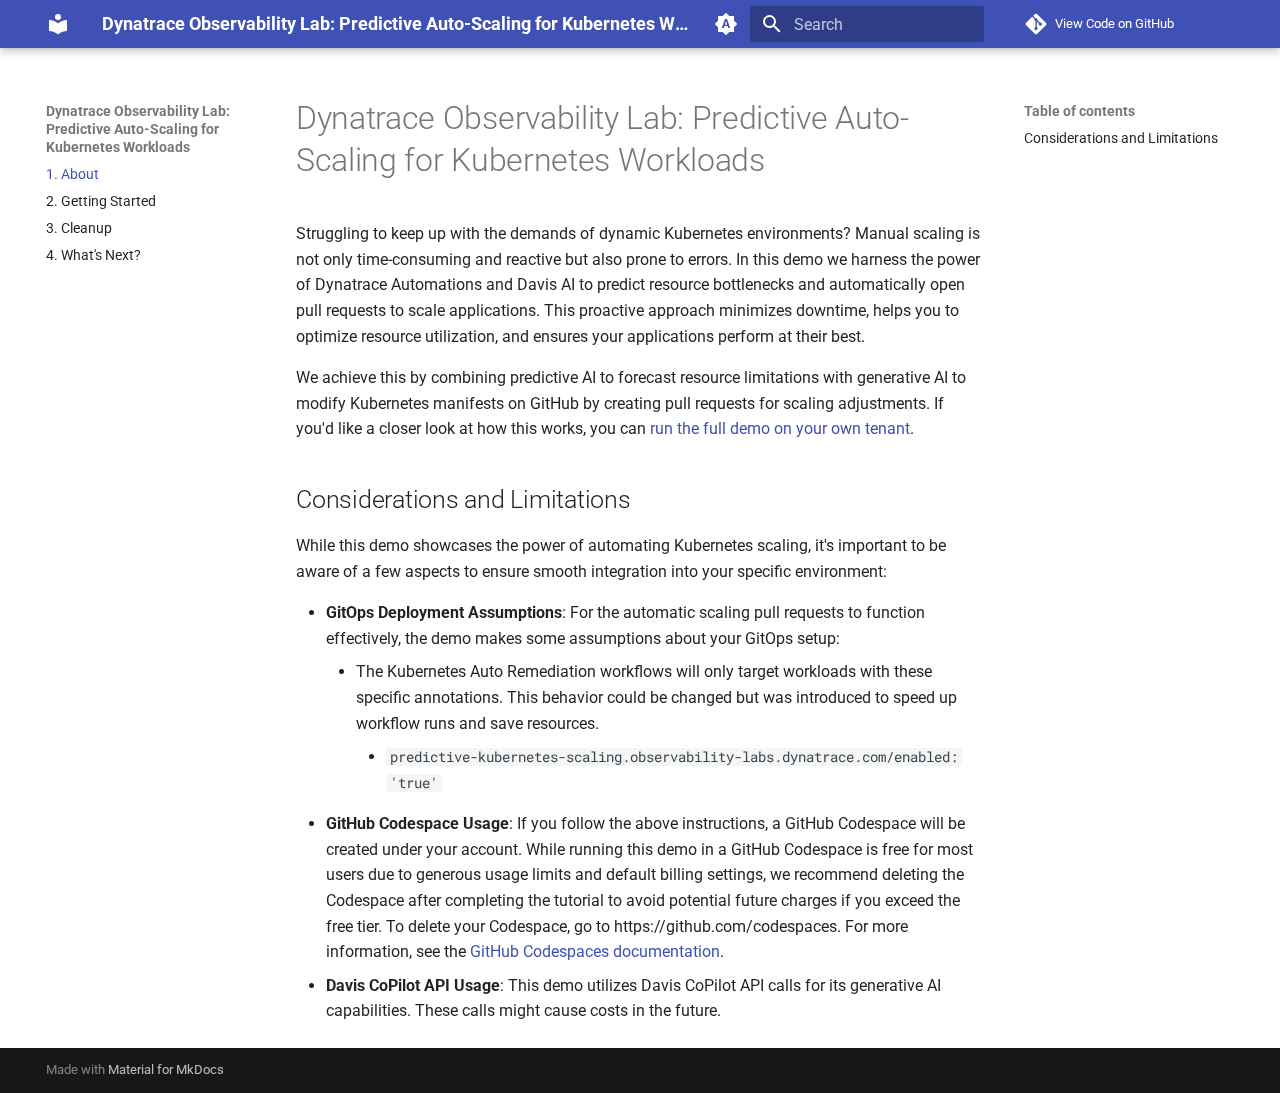
==== commit 906367d3: "Deployed 94f8446 with MkDocs version: 1.6.0" ====
--- a/index.html
+++ b/index.html
@@ -51,8 +51,6 @@
     
     
     
-
-
   </head>
   
   
@@ -487,8 +485,24 @@
         
       </main>
       
-
-
+        <footer class="md-footer">
+  
+  <div class="md-footer-meta md-typeset">
+    <div class="md-footer-meta__inner md-grid">
+      <div class="md-copyright">
+  
+  
+    Made with
+    <a href="https://squidfunk.github.io/mkdocs-material/" target="_blank" rel="noopener">
+      Material for MkDocs
+    </a>
+  
+</div>
+      
+    </div>
+  </div>
+</footer>
+      
     </div>
     <div class="md-dialog" data-md-component="dialog">
       <div class="md-dialog__inner md-typeset"></div>
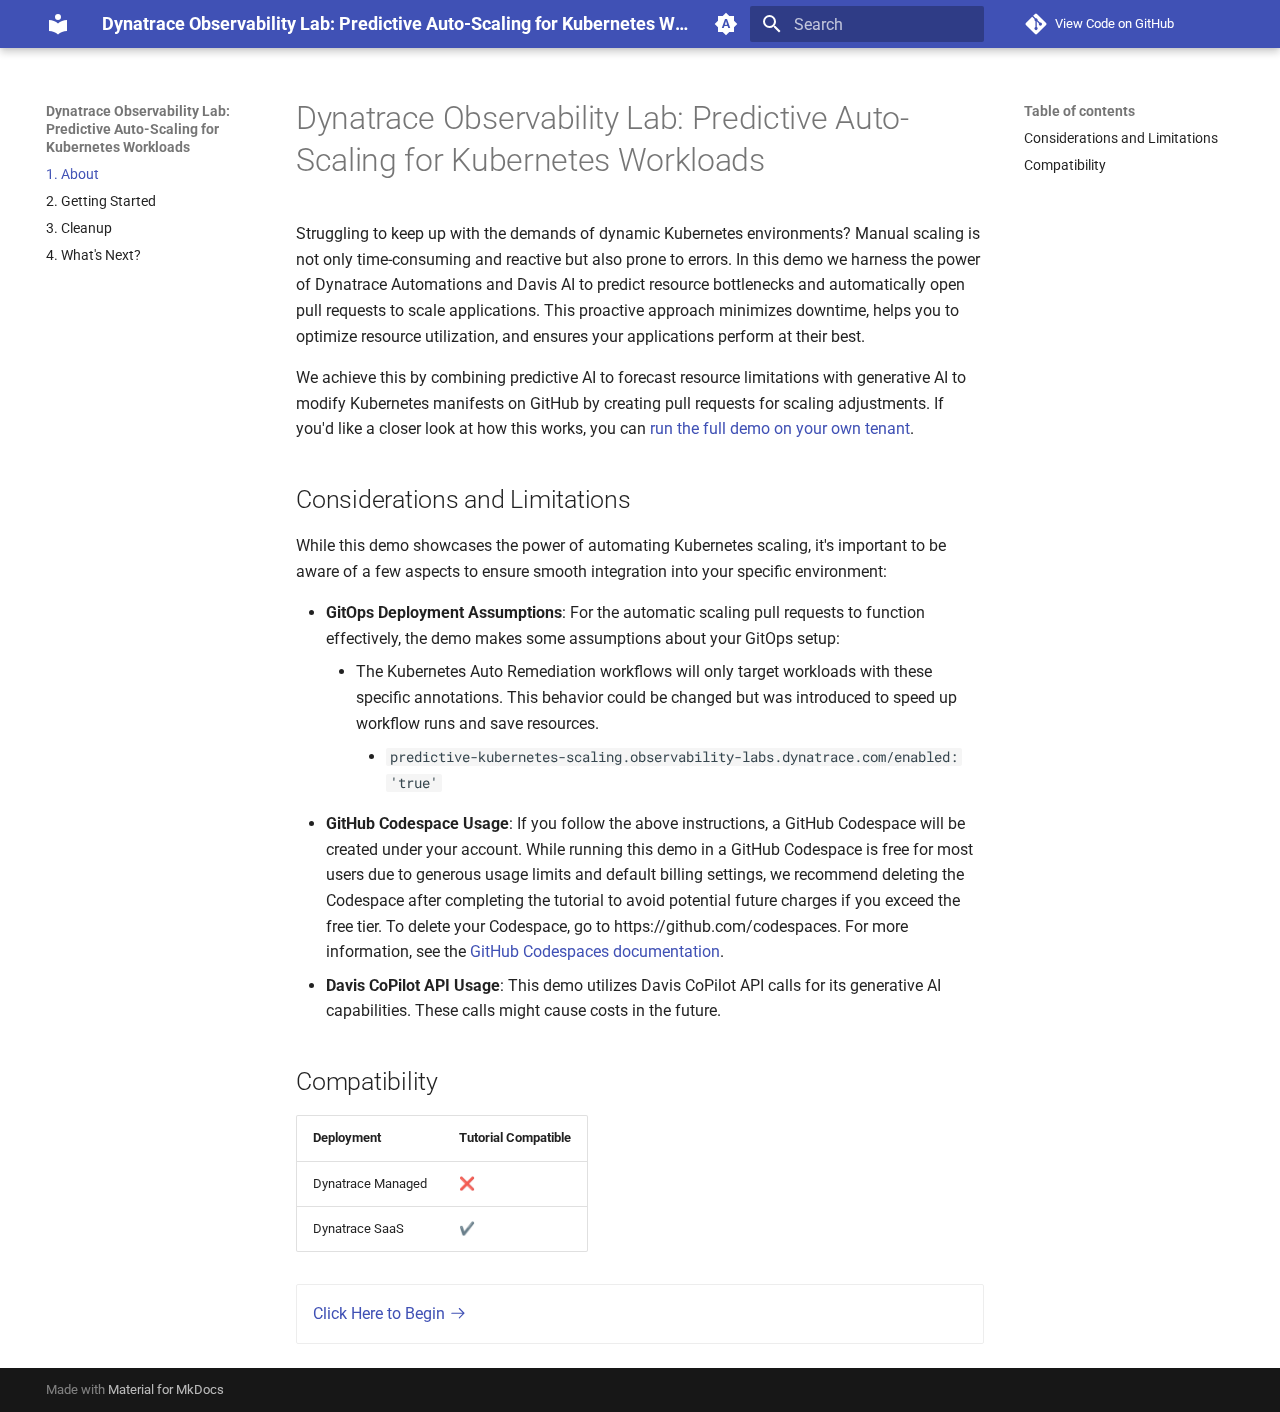
==== commit 64aef6a9: "Deployed 716127e with MkDocs version: 1.6.0" ====
--- a/index.html
+++ b/index.html
@@ -313,6 +313,15 @@
   
 </li>
       
+        <li class="md-nav__item">
+  <a href="#compatibility" class="md-nav__link">
+    <span class="md-ellipsis">
+      Compatibility
+    </span>
+  </a>
+  
+</li>
+      
     </ul>
   
 </nav>
@@ -411,6 +420,15 @@
   <a href="#considerations-and-limitations" class="md-nav__link">
     <span class="md-ellipsis">
       Considerations and Limitations
+    </span>
+  </a>
+  
+</li>
+      
+        <li class="md-nav__item">
+  <a href="#compatibility" class="md-nav__link">
+    <span class="md-ellipsis">
+      Compatibility
     </span>
   </a>
   
@@ -463,6 +481,30 @@
 <li><strong>Davis CoPilot API Usage</strong>: This demo utilizes Davis CoPilot API calls for its generative AI capabilities. These
   calls might cause costs in the future.</li>
 </ul>
+<h2 id="compatibility">Compatibility<a class="headerlink" href="#compatibility" title="Permanent link">#</a></h2>
+<table>
+<thead>
+<tr>
+<th>Deployment</th>
+<th>Tutorial Compatible</th>
+</tr>
+</thead>
+<tbody>
+<tr>
+<td>Dynatrace Managed</td>
+<td>❌</td>
+</tr>
+<tr>
+<td>Dynatrace SaaS</td>
+<td>✔️</td>
+</tr>
+</tbody>
+</table>
+<div class="grid cards">
+<ul>
+<li><a href="getting-started/">Click Here to Begin <span class="twemoji"><svg xmlns="http://www.w3.org/2000/svg" viewBox="0 0 24 24"><path d="M13.22 19.03a.75.75 0 0 1 0-1.06L18.19 13H3.75a.75.75 0 0 1 0-1.5h14.44l-4.97-4.97a.749.749 0 0 1 .326-1.275.749.749 0 0 1 .734.215l6.25 6.25a.75.75 0 0 1 0 1.06l-6.25 6.25a.75.75 0 0 1-1.06 0Z"/></svg></span></a></li>
+</ul>
+</div>
 
 
 
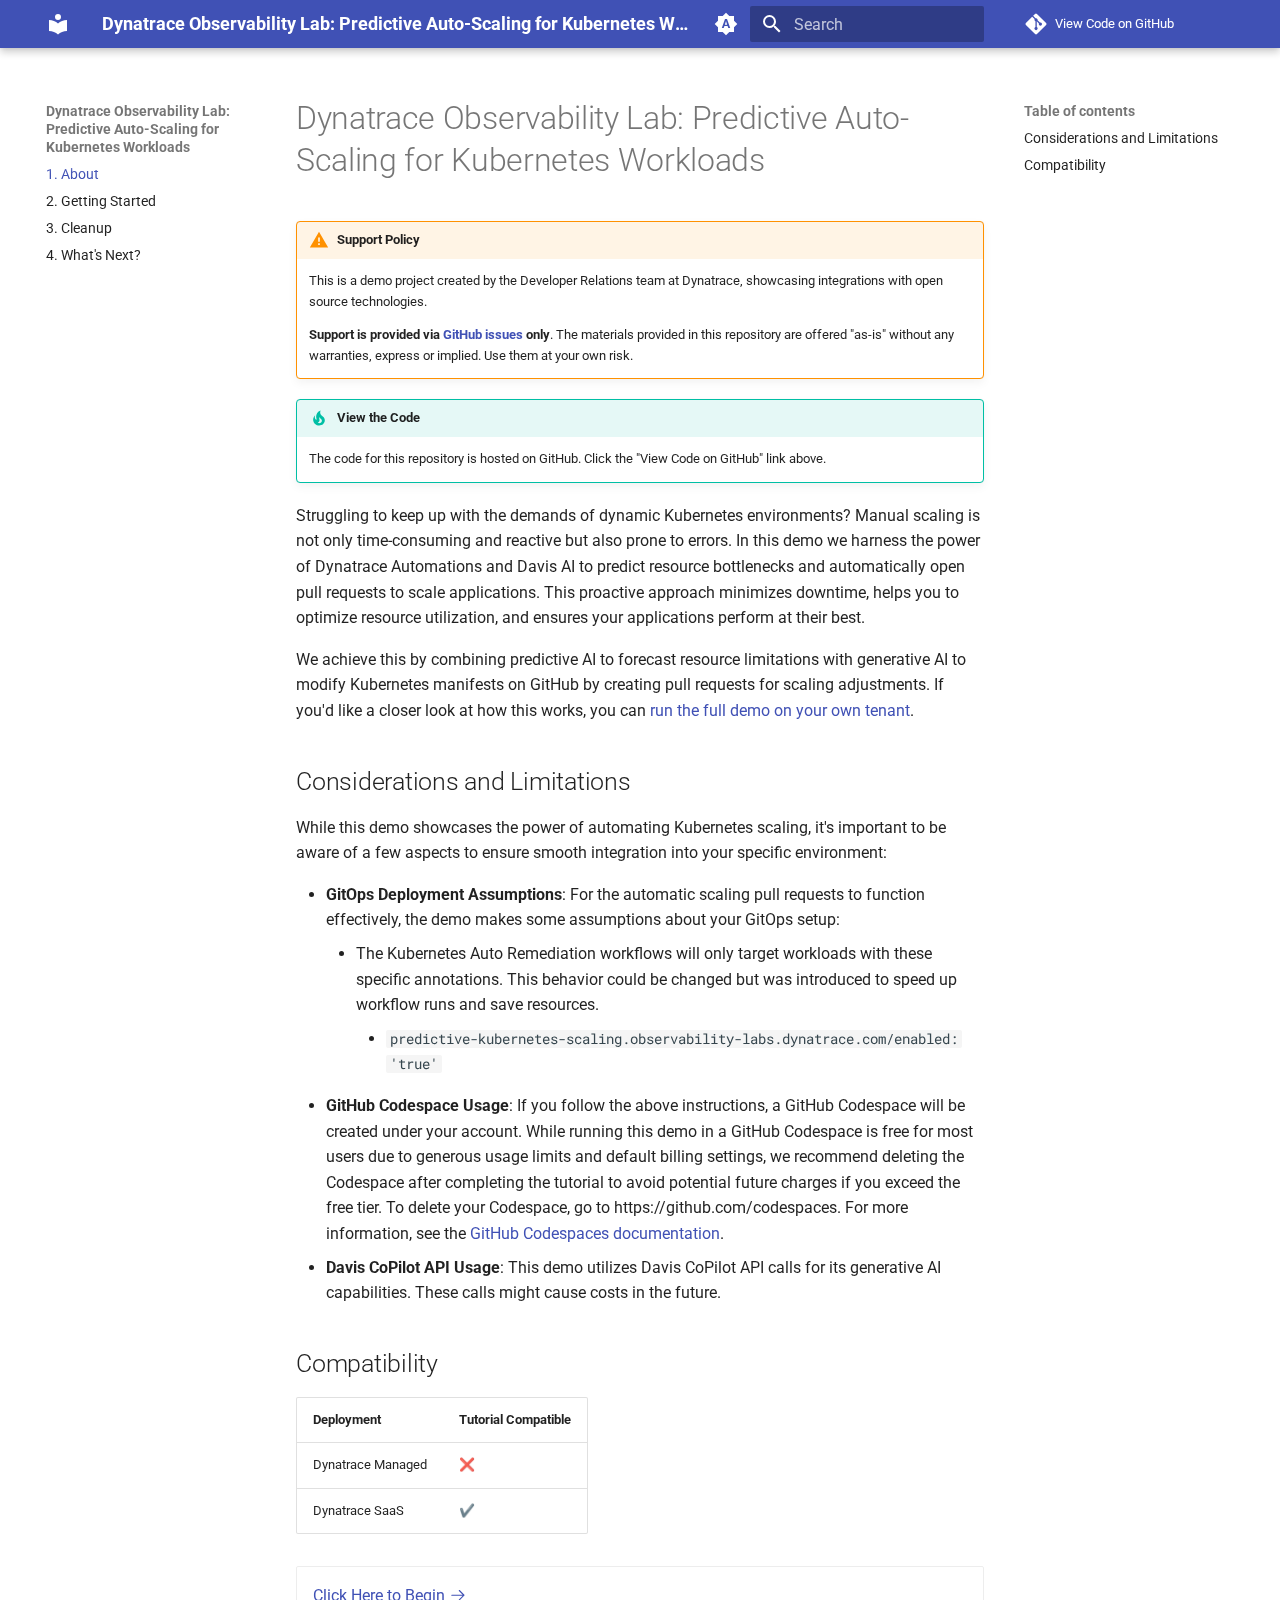
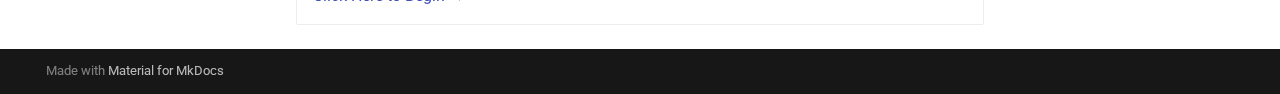
==== commit 675b3327: "Deployed b2b7f18 with MkDocs version: 1.6.0" ====
--- a/index.html
+++ b/index.html
@@ -453,6 +453,15 @@
 
 
 <h1 id="dynatrace-observability-lab-predictive-auto-scaling-for-kubernetes-workloads">Dynatrace Observability Lab: Predictive Auto-Scaling for Kubernetes Workloads<a class="headerlink" href="#dynatrace-observability-lab-predictive-auto-scaling-for-kubernetes-workloads" title="Permanent link">#</a></h1>
+<div class="admonition warning">
+<p class="admonition-title">Support Policy</p>
+<p>This is a demo project created by the Developer Relations team at Dynatrace, showcasing integrations with open source technologies.</p>
+<p><strong>Support is provided via <a href="https://github.com/dynatrace/obslab-predictive-kubernetes-scaling" target="_blank">GitHub issues</a> only</strong>. The materials provided in this repository are offered "as-is" without any warranties, express or implied. Use them at your own risk.</p>
+</div>
+<div class="admonition tip">
+<p class="admonition-title">View the Code</p>
+<p>The code for this repository is hosted on GitHub. Click the "View Code on GitHub" link above.</p>
+</div>
 <p>Struggling to keep up with the demands of dynamic Kubernetes environments? Manual scaling is not only time-consuming and
 reactive but also prone to errors. In this demo we harness the power of Dynatrace Automations and Davis AI to predict
 resource bottlenecks and automatically open pull requests to scale applications. This proactive approach minimizes
@@ -551,7 +560,7 @@
     </div>
     
     
-    <script id="__config" type="application/json">{"base": ".", "features": [], "search": "assets/javascripts/workers/search.b8dbb3d2.min.js", "translations": {"clipboard.copied": "Copied to clipboard", "clipboard.copy": "Copy to clipboard", "search.result.more.one": "1 more on this page", "search.result.more.other": "# more on this page", "search.result.none": "No matching documents", "search.result.one": "1 matching document", "search.result.other": "# matching documents", "search.result.placeholder": "Type to start searching", "search.result.term.missing": "Missing", "select.version": "Select version"}}</script>
+    <script id="__config" type="application/json">{"base": ".", "features": ["content.code.copy"], "search": "assets/javascripts/workers/search.b8dbb3d2.min.js", "translations": {"clipboard.copied": "Copied to clipboard", "clipboard.copy": "Copy to clipboard", "search.result.more.one": "1 more on this page", "search.result.more.other": "# more on this page", "search.result.none": "No matching documents", "search.result.one": "1 matching document", "search.result.other": "# matching documents", "search.result.placeholder": "Type to start searching", "search.result.term.missing": "Missing", "select.version": "Select version"}}</script>
     
     
       <script src="assets/javascripts/bundle.fe8b6f2b.min.js"></script>
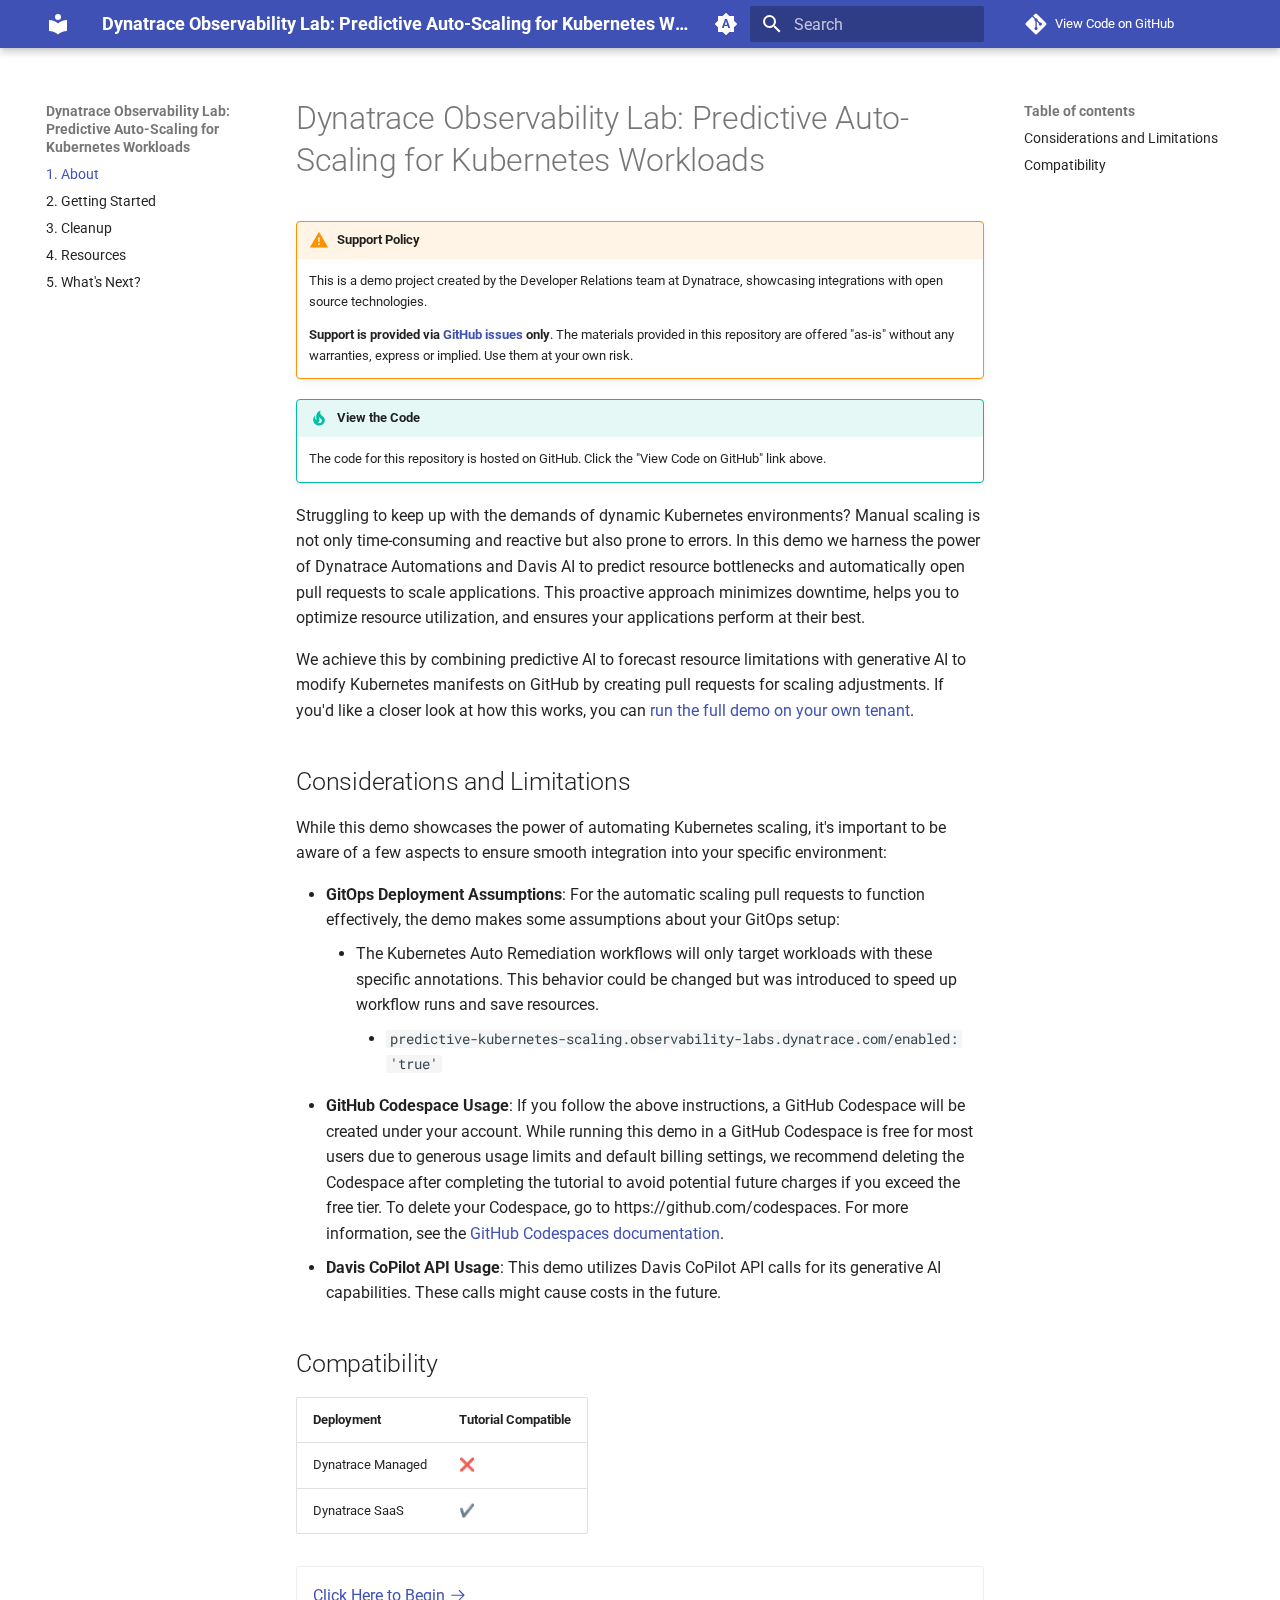
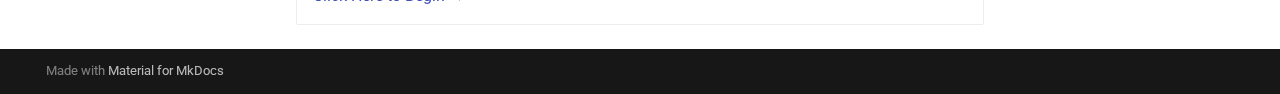
==== commit 52d060a0: "Deployed b8d74cc with MkDocs version: 1.6.0" ====
--- a/index.html
+++ b/index.html
@@ -14,7 +14,7 @@
       
       
       <link rel="icon" href="assets/images/favicon.png">
-      <meta name="generator" content="mkdocs-1.6.0, mkdocs-material-9.5.31">
+      <meta name="generator" content="mkdocs-1.6.0, mkdocs-material-9.5.42">
     
     
       
@@ -22,7 +22,7 @@
       
     
     
-      <link rel="stylesheet" href="assets/stylesheets/main.3cba04c6.min.css">
+      <link rel="stylesheet" href="assets/stylesheets/main.0253249f.min.css">
       
         
         <link rel="stylesheet" href="assets/stylesheets/palette.06af60db.min.css">
@@ -44,7 +44,7 @@
       
     
     
-    <script>__md_scope=new URL(".",location),__md_hash=e=>[...e].reduce((e,_)=>(e<<5)-e+_.charCodeAt(0),0),__md_get=(e,_=localStorage,t=__md_scope)=>JSON.parse(_.getItem(t.pathname+"."+e)),__md_set=(e,_,t=localStorage,a=__md_scope)=>{try{t.setItem(a.pathname+"."+e,JSON.stringify(_))}catch(e){}}</script>
+    <script>__md_scope=new URL(".",location),__md_hash=e=>[...e].reduce(((e,_)=>(e<<5)-e+_.charCodeAt(0)),0),__md_get=(e,_=localStorage,t=__md_scope)=>JSON.parse(_.getItem(t.pathname+"."+e)),__md_set=(e,_,t=localStorage,a=__md_scope)=>{try{t.setItem(a.pathname+"."+e,JSON.stringify(_))}catch(e){}}</script>
     
       
 
@@ -89,12 +89,12 @@
     <a href="." title="Dynatrace Observability Lab: Predictive Auto-Scaling for Kubernetes Workloads" class="md-header__button md-logo" aria-label="Dynatrace Observability Lab: Predictive Auto-Scaling for Kubernetes Workloads" data-md-component="logo">
       
   
-  <svg xmlns="http://www.w3.org/2000/svg" viewBox="0 0 24 24"><path d="M12 8a3 3 0 0 0 3-3 3 3 0 0 0-3-3 3 3 0 0 0-3 3 3 3 0 0 0 3 3m0 3.54C9.64 9.35 6.5 8 3 8v11c3.5 0 6.64 1.35 9 3.54 2.36-2.19 5.5-3.54 9-3.54V8c-3.5 0-6.64 1.35-9 3.54Z"/></svg>
+  <svg xmlns="http://www.w3.org/2000/svg" viewBox="0 0 24 24"><path d="M12 8a3 3 0 0 0 3-3 3 3 0 0 0-3-3 3 3 0 0 0-3 3 3 3 0 0 0 3 3m0 3.54C9.64 9.35 6.5 8 3 8v11c3.5 0 6.64 1.35 9 3.54 2.36-2.19 5.5-3.54 9-3.54V8c-3.5 0-6.64 1.35-9 3.54"/></svg>
 
     </a>
     <label class="md-header__button md-icon" for="__drawer">
       
-      <svg xmlns="http://www.w3.org/2000/svg" viewBox="0 0 24 24"><path d="M3 6h18v2H3V6m0 5h18v2H3v-2m0 5h18v2H3v-2Z"/></svg>
+      <svg xmlns="http://www.w3.org/2000/svg" viewBox="0 0 24 24"><path d="M3 6h18v2H3zm0 5h18v2H3zm0 5h18v2H3z"/></svg>
     </label>
     <div class="md-header__title" data-md-component="header-title">
       <div class="md-header__ellipsis">
@@ -122,7 +122,7 @@
     <input class="md-option" data-md-color-media="(prefers-color-scheme)" data-md-color-scheme="default" data-md-color-primary="indigo" data-md-color-accent="indigo"  aria-label="Switch to light mode"  type="radio" name="__palette" id="__palette_0">
     
       <label class="md-header__button md-icon" title="Switch to light mode" for="__palette_1" hidden>
-        <svg xmlns="http://www.w3.org/2000/svg" viewBox="0 0 24 24"><path d="m14.3 16-.7-2h-3.2l-.7 2H7.8L11 7h2l3.2 9h-1.9M20 8.69V4h-4.69L12 .69 8.69 4H4v4.69L.69 12 4 15.31V20h4.69L12 23.31 15.31 20H20v-4.69L23.31 12 20 8.69m-9.15 3.96h2.3L12 9l-1.15 3.65Z"/></svg>
+        <svg xmlns="http://www.w3.org/2000/svg" viewBox="0 0 24 24"><path d="m14.3 16-.7-2h-3.2l-.7 2H7.8L11 7h2l3.2 9zM20 8.69V4h-4.69L12 .69 8.69 4H4v4.69L.69 12 4 15.31V20h4.69L12 23.31 15.31 20H20v-4.69L23.31 12zm-9.15 3.96h2.3L12 9z"/></svg>
       </label>
     
   
@@ -132,7 +132,7 @@
     <input class="md-option" data-md-color-media="(prefers-color-scheme: light)" data-md-color-scheme="default" data-md-color-primary="indigo" data-md-color-accent="indigo"  aria-label="Switch to dark mode"  type="radio" name="__palette" id="__palette_1">
     
       <label class="md-header__button md-icon" title="Switch to dark mode" for="__palette_2" hidden>
-        <svg xmlns="http://www.w3.org/2000/svg" viewBox="0 0 24 24"><path d="M12 8a4 4 0 0 0-4 4 4 4 0 0 0 4 4 4 4 0 0 0 4-4 4 4 0 0 0-4-4m0 10a6 6 0 0 1-6-6 6 6 0 0 1 6-6 6 6 0 0 1 6 6 6 6 0 0 1-6 6m8-9.31V4h-4.69L12 .69 8.69 4H4v4.69L.69 12 4 15.31V20h4.69L12 23.31 15.31 20H20v-4.69L23.31 12 20 8.69Z"/></svg>
+        <svg xmlns="http://www.w3.org/2000/svg" viewBox="0 0 24 24"><path d="M12 8a4 4 0 0 0-4 4 4 4 0 0 0 4 4 4 4 0 0 0 4-4 4 4 0 0 0-4-4m0 10a6 6 0 0 1-6-6 6 6 0 0 1 6-6 6 6 0 0 1 6 6 6 6 0 0 1-6 6m8-9.31V4h-4.69L12 .69 8.69 4H4v4.69L.69 12 4 15.31V20h4.69L12 23.31 15.31 20H20v-4.69L23.31 12z"/></svg>
       </label>
     
   
@@ -142,7 +142,7 @@
     <input class="md-option" data-md-color-media="(prefers-color-scheme: dark)" data-md-color-scheme="slate" data-md-color-primary="indigo" data-md-color-accent="indigo"  aria-label="Switch to system preference"  type="radio" name="__palette" id="__palette_2">
     
       <label class="md-header__button md-icon" title="Switch to system preference" for="__palette_0" hidden>
-        <svg xmlns="http://www.w3.org/2000/svg" viewBox="0 0 24 24"><path d="M12 18c-.89 0-1.74-.2-2.5-.55C11.56 16.5 13 14.42 13 12c0-2.42-1.44-4.5-3.5-5.45C10.26 6.2 11.11 6 12 6a6 6 0 0 1 6 6 6 6 0 0 1-6 6m8-9.31V4h-4.69L12 .69 8.69 4H4v4.69L.69 12 4 15.31V20h4.69L12 23.31 15.31 20H20v-4.69L23.31 12 20 8.69Z"/></svg>
+        <svg xmlns="http://www.w3.org/2000/svg" viewBox="0 0 24 24"><path d="M12 18c-.89 0-1.74-.2-2.5-.55C11.56 16.5 13 14.42 13 12s-1.44-4.5-3.5-5.45C10.26 6.2 11.11 6 12 6a6 6 0 0 1 6 6 6 6 0 0 1-6 6m8-9.31V4h-4.69L12 .69 8.69 4H4v4.69L.69 12 4 15.31V20h4.69L12 23.31 15.31 20H20v-4.69L23.31 12z"/></svg>
       </label>
     
   
@@ -150,13 +150,13 @@
       
     
     
-      <script>var media,input,key,value,palette=__md_get("__palette");if(palette&&palette.color){"(prefers-color-scheme)"===palette.color.media&&(media=matchMedia("(prefers-color-scheme: light)"),input=document.querySelector(media.matches?"[data-md-color-media='(prefers-color-scheme: light)']":"[data-md-color-media='(prefers-color-scheme: dark)']"),palette.color.media=input.getAttribute("data-md-color-media"),palette.color.scheme=input.getAttribute("data-md-color-scheme"),palette.color.primary=input.getAttribute("data-md-color-primary"),palette.color.accent=input.getAttribute("data-md-color-accent"));for([key,value]of Object.entries(palette.color))document.body.setAttribute("data-md-color-"+key,value)}</script>
+      <script>var palette=__md_get("__palette");if(palette&&palette.color){if("(prefers-color-scheme)"===palette.color.media){var media=matchMedia("(prefers-color-scheme: light)"),input=document.querySelector(media.matches?"[data-md-color-media='(prefers-color-scheme: light)']":"[data-md-color-media='(prefers-color-scheme: dark)']");palette.color.media=input.getAttribute("data-md-color-media"),palette.color.scheme=input.getAttribute("data-md-color-scheme"),palette.color.primary=input.getAttribute("data-md-color-primary"),palette.color.accent=input.getAttribute("data-md-color-accent")}for(var[key,value]of Object.entries(palette.color))document.body.setAttribute("data-md-color-"+key,value)}</script>
     
     
     
       <label class="md-header__button md-icon" for="__search">
         
-        <svg xmlns="http://www.w3.org/2000/svg" viewBox="0 0 24 24"><path d="M9.5 3A6.5 6.5 0 0 1 16 9.5c0 1.61-.59 3.09-1.56 4.23l.27.27h.79l5 5-1.5 1.5-5-5v-.79l-.27-.27A6.516 6.516 0 0 1 9.5 16 6.5 6.5 0 0 1 3 9.5 6.5 6.5 0 0 1 9.5 3m0 2C7 5 5 7 5 9.5S7 14 9.5 14 14 12 14 9.5 12 5 9.5 5Z"/></svg>
+        <svg xmlns="http://www.w3.org/2000/svg" viewBox="0 0 24 24"><path d="M9.5 3A6.5 6.5 0 0 1 16 9.5c0 1.61-.59 3.09-1.56 4.23l.27.27h.79l5 5-1.5 1.5-5-5v-.79l-.27-.27A6.52 6.52 0 0 1 9.5 16 6.5 6.5 0 0 1 3 9.5 6.5 6.5 0 0 1 9.5 3m0 2C7 5 5 7 5 9.5S7 14 9.5 14 14 12 14 9.5 12 5 9.5 5"/></svg>
       </label>
       <div class="md-search" data-md-component="search" role="dialog">
   <label class="md-search__overlay" for="__search"></label>
@@ -165,15 +165,15 @@
       <input type="text" class="md-search__input" name="query" aria-label="Search" placeholder="Search" autocapitalize="off" autocorrect="off" autocomplete="off" spellcheck="false" data-md-component="search-query" required>
       <label class="md-search__icon md-icon" for="__search">
         
-        <svg xmlns="http://www.w3.org/2000/svg" viewBox="0 0 24 24"><path d="M9.5 3A6.5 6.5 0 0 1 16 9.5c0 1.61-.59 3.09-1.56 4.23l.27.27h.79l5 5-1.5 1.5-5-5v-.79l-.27-.27A6.516 6.516 0 0 1 9.5 16 6.5 6.5 0 0 1 3 9.5 6.5 6.5 0 0 1 9.5 3m0 2C7 5 5 7 5 9.5S7 14 9.5 14 14 12 14 9.5 12 5 9.5 5Z"/></svg>
-        
-        <svg xmlns="http://www.w3.org/2000/svg" viewBox="0 0 24 24"><path d="M20 11v2H8l5.5 5.5-1.42 1.42L4.16 12l7.92-7.92L13.5 5.5 8 11h12Z"/></svg>
+        <svg xmlns="http://www.w3.org/2000/svg" viewBox="0 0 24 24"><path d="M9.5 3A6.5 6.5 0 0 1 16 9.5c0 1.61-.59 3.09-1.56 4.23l.27.27h.79l5 5-1.5 1.5-5-5v-.79l-.27-.27A6.52 6.52 0 0 1 9.5 16 6.5 6.5 0 0 1 3 9.5 6.5 6.5 0 0 1 9.5 3m0 2C7 5 5 7 5 9.5S7 14 9.5 14 14 12 14 9.5 12 5 9.5 5"/></svg>
+        
+        <svg xmlns="http://www.w3.org/2000/svg" viewBox="0 0 24 24"><path d="M20 11v2H8l5.5 5.5-1.42 1.42L4.16 12l7.92-7.92L13.5 5.5 8 11z"/></svg>
       </label>
       <nav class="md-search__options" aria-label="Search">
         
         <button type="reset" class="md-search__icon md-icon" title="Clear" aria-label="Clear" tabindex="-1">
           
-          <svg xmlns="http://www.w3.org/2000/svg" viewBox="0 0 24 24"><path d="M19 6.41 17.59 5 12 10.59 6.41 5 5 6.41 10.59 12 5 17.59 6.41 19 12 13.41 17.59 19 19 17.59 13.41 12 19 6.41Z"/></svg>
+          <svg xmlns="http://www.w3.org/2000/svg" viewBox="0 0 24 24"><path d="M19 6.41 17.59 5 12 10.59 6.41 5 5 6.41 10.59 12 5 17.59 6.41 19 12 13.41 17.59 19 19 17.59 13.41 12z"/></svg>
         </button>
       </nav>
       
@@ -196,7 +196,7 @@
         <a href="https://github.com/dynatrace/obslab-predictive-kubernetes-scaling" title="Go to repository" class="md-source" data-md-component="source">
   <div class="md-source__icon md-icon">
     
-    <svg xmlns="http://www.w3.org/2000/svg" viewBox="0 0 448 512"><!--! Font Awesome Free 6.6.0 by @fontawesome - https://fontawesome.com License - https://fontawesome.com/license/free (Icons: CC BY 4.0, Fonts: SIL OFL 1.1, Code: MIT License) Copyright 2024 Fonticons, Inc.--><path d="M439.55 236.05 244 40.45a28.87 28.87 0 0 0-40.81 0l-40.66 40.63 51.52 51.52c27.06-9.14 52.68 16.77 43.39 43.68l49.66 49.66c34.23-11.8 61.18 31 35.47 56.69-26.49 26.49-70.21-2.87-56-37.34L240.22 199v121.85c25.3 12.54 22.26 41.85 9.08 55a34.34 34.34 0 0 1-48.55 0c-17.57-17.6-11.07-46.91 11.25-56v-123c-20.8-8.51-24.6-30.74-18.64-45L142.57 101 8.45 235.14a28.86 28.86 0 0 0 0 40.81l195.61 195.6a28.86 28.86 0 0 0 40.8 0l194.69-194.69a28.86 28.86 0 0 0 0-40.81z"/></svg>
+    <svg xmlns="http://www.w3.org/2000/svg" viewBox="0 0 448 512"><!--! Font Awesome Free 6.6.0 by @fontawesome - https://fontawesome.com License - https://fontawesome.com/license/free (Icons: CC BY 4.0, Fonts: SIL OFL 1.1, Code: MIT License) Copyright 2024 Fonticons, Inc.--><path d="M439.55 236.05 244 40.45a28.87 28.87 0 0 0-40.81 0l-40.66 40.63 51.52 51.52c27.06-9.14 52.68 16.77 43.39 43.68l49.66 49.66c34.23-11.8 61.18 31 35.47 56.69-26.49 26.49-70.21-2.87-56-37.34L240.22 199v121.85c25.3 12.54 22.26 41.85 9.08 55a34.34 34.34 0 0 1-48.55 0c-17.57-17.6-11.07-46.91 11.25-56v-123c-20.8-8.51-24.6-30.74-18.64-45L142.57 101 8.45 235.14a28.86 28.86 0 0 0 0 40.81l195.61 195.6a28.86 28.86 0 0 0 40.8 0l194.69-194.69a28.86 28.86 0 0 0 0-40.81"/></svg>
   </div>
   <div class="md-source__repository">
     View Code on GitHub
@@ -232,7 +232,7 @@
     <a href="." title="Dynatrace Observability Lab: Predictive Auto-Scaling for Kubernetes Workloads" class="md-nav__button md-logo" aria-label="Dynatrace Observability Lab: Predictive Auto-Scaling for Kubernetes Workloads" data-md-component="logo">
       
   
-  <svg xmlns="http://www.w3.org/2000/svg" viewBox="0 0 24 24"><path d="M12 8a3 3 0 0 0 3-3 3 3 0 0 0-3-3 3 3 0 0 0-3 3 3 3 0 0 0 3 3m0 3.54C9.64 9.35 6.5 8 3 8v11c3.5 0 6.64 1.35 9 3.54 2.36-2.19 5.5-3.54 9-3.54V8c-3.5 0-6.64 1.35-9 3.54Z"/></svg>
+  <svg xmlns="http://www.w3.org/2000/svg" viewBox="0 0 24 24"><path d="M12 8a3 3 0 0 0 3-3 3 3 0 0 0-3-3 3 3 0 0 0-3 3 3 3 0 0 0 3 3m0 3.54C9.64 9.35 6.5 8 3 8v11c3.5 0 6.64 1.35 9 3.54 2.36-2.19 5.5-3.54 9-3.54V8c-3.5 0-6.64 1.35-9 3.54"/></svg>
 
     </a>
     Dynatrace Observability Lab: Predictive Auto-Scaling for Kubernetes Workloads
@@ -242,7 +242,7 @@
       <a href="https://github.com/dynatrace/obslab-predictive-kubernetes-scaling" title="Go to repository" class="md-source" data-md-component="source">
   <div class="md-source__icon md-icon">
     
-    <svg xmlns="http://www.w3.org/2000/svg" viewBox="0 0 448 512"><!--! Font Awesome Free 6.6.0 by @fontawesome - https://fontawesome.com License - https://fontawesome.com/license/free (Icons: CC BY 4.0, Fonts: SIL OFL 1.1, Code: MIT License) Copyright 2024 Fonticons, Inc.--><path d="M439.55 236.05 244 40.45a28.87 28.87 0 0 0-40.81 0l-40.66 40.63 51.52 51.52c27.06-9.14 52.68 16.77 43.39 43.68l49.66 49.66c34.23-11.8 61.18 31 35.47 56.69-26.49 26.49-70.21-2.87-56-37.34L240.22 199v121.85c25.3 12.54 22.26 41.85 9.08 55a34.34 34.34 0 0 1-48.55 0c-17.57-17.6-11.07-46.91 11.25-56v-123c-20.8-8.51-24.6-30.74-18.64-45L142.57 101 8.45 235.14a28.86 28.86 0 0 0 0 40.81l195.61 195.6a28.86 28.86 0 0 0 40.8 0l194.69-194.69a28.86 28.86 0 0 0 0-40.81z"/></svg>
+    <svg xmlns="http://www.w3.org/2000/svg" viewBox="0 0 448 512"><!--! Font Awesome Free 6.6.0 by @fontawesome - https://fontawesome.com License - https://fontawesome.com/license/free (Icons: CC BY 4.0, Fonts: SIL OFL 1.1, Code: MIT License) Copyright 2024 Fonticons, Inc.--><path d="M439.55 236.05 244 40.45a28.87 28.87 0 0 0-40.81 0l-40.66 40.63 51.52 51.52c27.06-9.14 52.68 16.77 43.39 43.68l49.66 49.66c34.23-11.8 61.18 31 35.47 56.69-26.49 26.49-70.21-2.87-56-37.34L240.22 199v121.85c25.3 12.54 22.26 41.85 9.08 55a34.34 34.34 0 0 1-48.55 0c-17.57-17.6-11.07-46.91 11.25-56v-123c-20.8-8.51-24.6-30.74-18.64-45L142.57 101 8.45 235.14a28.86 28.86 0 0 0 0 40.81l195.61 195.6a28.86 28.86 0 0 0 40.8 0l194.69-194.69a28.86 28.86 0 0 0 0-40.81"/></svg>
   </div>
   <div class="md-source__repository">
     View Code on GitHub
@@ -377,11 +377,31 @@
   
   
     <li class="md-nav__item">
+      <a href="resources/" class="md-nav__link">
+        
+  
+  <span class="md-ellipsis">
+    4. Resources
+  </span>
+  
+
+      </a>
+    </li>
+  
+
+    
+      
+      
+  
+  
+  
+  
+    <li class="md-nav__item">
       <a href="whats-next/" class="md-nav__link">
         
   
   <span class="md-ellipsis">
-    4. What's Next?
+    5. What's Next?
   </span>
   
 
@@ -511,7 +531,7 @@
 </table>
 <div class="grid cards">
 <ul>
-<li><a href="getting-started/">Click Here to Begin <span class="twemoji"><svg xmlns="http://www.w3.org/2000/svg" viewBox="0 0 24 24"><path d="M13.22 19.03a.75.75 0 0 1 0-1.06L18.19 13H3.75a.75.75 0 0 1 0-1.5h14.44l-4.97-4.97a.749.749 0 0 1 .326-1.275.749.749 0 0 1 .734.215l6.25 6.25a.75.75 0 0 1 0 1.06l-6.25 6.25a.75.75 0 0 1-1.06 0Z"/></svg></span></a></li>
+<li><a href="getting-started/">Click Here to Begin <span class="twemoji"><svg xmlns="http://www.w3.org/2000/svg" viewBox="0 0 24 24"><path d="M13.22 19.03a.75.75 0 0 1 0-1.06L18.19 13H3.75a.75.75 0 0 1 0-1.5h14.44l-4.97-4.97a.749.749 0 0 1 .326-1.275.75.75 0 0 1 .734.215l6.25 6.25a.75.75 0 0 1 0 1.06l-6.25 6.25a.75.75 0 0 1-1.06 0"/></svg></span></a></li>
 </ul>
 </div>
 
@@ -560,10 +580,10 @@
     </div>
     
     
-    <script id="__config" type="application/json">{"base": ".", "features": ["content.code.copy"], "search": "assets/javascripts/workers/search.b8dbb3d2.min.js", "translations": {"clipboard.copied": "Copied to clipboard", "clipboard.copy": "Copy to clipboard", "search.result.more.one": "1 more on this page", "search.result.more.other": "# more on this page", "search.result.none": "No matching documents", "search.result.one": "1 matching document", "search.result.other": "# matching documents", "search.result.placeholder": "Type to start searching", "search.result.term.missing": "Missing", "select.version": "Select version"}}</script>
-    
-    
-      <script src="assets/javascripts/bundle.fe8b6f2b.min.js"></script>
+    <script id="__config" type="application/json">{"base": ".", "features": ["content.code.copy"], "search": "assets/javascripts/workers/search.6ce7567c.min.js", "translations": {"clipboard.copied": "Copied to clipboard", "clipboard.copy": "Copy to clipboard", "search.result.more.one": "1 more on this page", "search.result.more.other": "# more on this page", "search.result.none": "No matching documents", "search.result.one": "1 matching document", "search.result.other": "# matching documents", "search.result.placeholder": "Type to start searching", "search.result.term.missing": "Missing", "select.version": "Select version"}}</script>
+    
+    
+      <script src="assets/javascripts/bundle.83f73b43.min.js"></script>
       
     
   </body>
--- a/assets/stylesheets/main.0253249f.min.css
+++ b/assets/stylesheets/main.0253249f.min.css
@@ -0,0 +1 @@
+@charset "UTF-8";html{-webkit-text-size-adjust:none;-moz-text-size-adjust:none;text-size-adjust:none;box-sizing:border-box}*,:after,:before{box-sizing:inherit}@media (prefers-reduced-motion){*,:after,:before{transition:none!important}}body{margin:0}a,button,input,label{-webkit-tap-highlight-color:transparent}a{color:inherit;text-decoration:none}hr{border:0;box-sizing:initial;display:block;height:.05rem;overflow:visible;padding:0}small{font-size:80%}sub,sup{line-height:1em}img{border-style:none}table{border-collapse:initial;border-spacing:0}td,th{font-weight:400;vertical-align:top}button{background:#0000;border:0;font-family:inherit;font-size:inherit;margin:0;padding:0}input{border:0;outline:none}:root{--md-primary-fg-color:#4051b5;--md-primary-fg-color--light:#5d6cc0;--md-primary-fg-color--dark:#303fa1;--md-primary-bg-color:#fff;--md-primary-bg-color--light:#ffffffb3;--md-accent-fg-color:#526cfe;--md-accent-fg-color--transparent:#526cfe1a;--md-accent-bg-color:#fff;--md-accent-bg-color--light:#ffffffb3}[data-md-color-scheme=default]{color-scheme:light}[data-md-color-scheme=default] img[src$="#gh-dark-mode-only"],[data-md-color-scheme=default] img[src$="#only-dark"]{display:none}:root,[data-md-color-scheme=default]{--md-hue:225deg;--md-default-fg-color:#000000de;--md-default-fg-color--light:#0000008a;--md-default-fg-color--lighter:#00000052;--md-default-fg-color--lightest:#00000012;--md-default-bg-color:#fff;--md-default-bg-color--light:#ffffffb3;--md-default-bg-color--lighter:#ffffff4d;--md-default-bg-color--lightest:#ffffff1f;--md-code-fg-color:#36464e;--md-code-bg-color:#f5f5f5;--md-code-hl-color:#4287ff;--md-code-hl-color--light:#4287ff1a;--md-code-hl-number-color:#d52a2a;--md-code-hl-special-color:#db1457;--md-code-hl-function-color:#a846b9;--md-code-hl-constant-color:#6e59d9;--md-code-hl-keyword-color:#3f6ec6;--md-code-hl-string-color:#1c7d4d;--md-code-hl-name-color:var(--md-code-fg-color);--md-code-hl-operator-color:var(--md-default-fg-color--light);--md-code-hl-punctuation-color:var(--md-default-fg-color--light);--md-code-hl-comment-color:var(--md-default-fg-color--light);--md-code-hl-generic-color:var(--md-default-fg-color--light);--md-code-hl-variable-color:var(--md-default-fg-color--light);--md-typeset-color:var(--md-default-fg-color);--md-typeset-a-color:var(--md-primary-fg-color);--md-typeset-del-color:#f5503d26;--md-typeset-ins-color:#0bd57026;--md-typeset-kbd-color:#fafafa;--md-typeset-kbd-accent-color:#fff;--md-typeset-kbd-border-color:#b8b8b8;--md-typeset-mark-color:#ffff0080;--md-typeset-table-color:#0000001f;--md-typeset-table-color--light:rgba(0,0,0,.035);--md-admonition-fg-color:var(--md-default-fg-color);--md-admonition-bg-color:var(--md-default-bg-color);--md-warning-fg-color:#000000de;--md-warning-bg-color:#ff9;--md-footer-fg-color:#fff;--md-footer-fg-color--light:#ffffffb3;--md-footer-fg-color--lighter:#ffffff73;--md-footer-bg-color:#000000de;--md-footer-bg-color--dark:#00000052;--md-shadow-z1:0 0.2rem 0.5rem #0000000d,0 0 0.05rem #0000001a;--md-shadow-z2:0 0.2rem 0.5rem #0000001a,0 0 0.05rem #00000040;--md-shadow-z3:0 0.2rem 0.5rem #0003,0 0 0.05rem #00000059}.md-icon svg{fill:currentcolor;display:block;height:1.2rem;width:1.2rem}body{-webkit-font-smoothing:antialiased;-moz-osx-font-smoothing:grayscale;--md-text-font-family:var(--md-text-font,_),-apple-system,BlinkMacSystemFont,Helvetica,Arial,sans-serif;--md-code-font-family:var(--md-code-font,_),SFMono-Regular,Consolas,Menlo,monospace}aside,body,input{font-feature-settings:"kern","liga";color:var(--md-typeset-color);font-family:var(--md-text-font-family)}code,kbd,pre{font-feature-settings:"kern";font-family:var(--md-code-font-family)}:root{--md-typeset-table-sort-icon:url('data:image/svg+xml;charset=utf-8,<svg xmlns="http://www.w3.org/2000/svg" viewBox="0 0 24 24"><path d="m18 21-4-4h3V7h-3l4-4 4 4h-3v10h3M2 19v-2h10v2M2 13v-2h7v2M2 7V5h4v2z"/></svg>');--md-typeset-table-sort-icon--asc:url('data:image/svg+xml;charset=utf-8,<svg xmlns="http://www.w3.org/2000/svg" viewBox="0 0 24 24"><path d="M19 17h3l-4 4-4-4h3V3h2M2 17h10v2H2M6 5v2H2V5m0 6h7v2H2z"/></svg>');--md-typeset-table-sort-icon--desc:url('data:image/svg+xml;charset=utf-8,<svg xmlns="http://www.w3.org/2000/svg" viewBox="0 0 24 24"><path d="M19 7h3l-4-4-4 4h3v14h2M2 17h10v2H2M6 5v2H2V5m0 6h7v2H2z"/></svg>')}.md-typeset{-webkit-print-color-adjust:exact;color-adjust:exact;font-size:.8rem;line-height:1.6}@media print{.md-typeset{font-size:.68rem}}.md-typeset blockquote,.md-typeset dl,.md-typeset figure,.md-typeset ol,.md-typeset pre,.md-typeset ul{margin-bottom:1em;margin-top:1em}.md-typeset h1{color:var(--md-default-fg-color--light);font-size:2em;line-height:1.3;margin:0 0 1.25em}.md-typeset h1,.md-typeset h2{font-weight:300;letter-spacing:-.01em}.md-typeset h2{font-size:1.5625em;line-height:1.4;margin:1.6em 0 .64em}.md-typeset h3{font-size:1.25em;font-weight:400;letter-spacing:-.01em;line-height:1.5;margin:1.6em 0 .8em}.md-typeset h2+h3{margin-top:.8em}.md-typeset h4{font-weight:700;letter-spacing:-.01em;margin:1em 0}.md-typeset h5,.md-typeset h6{color:var(--md-default-fg-color--light);font-size:.8em;font-weight:700;letter-spacing:-.01em;margin:1.25em 0}.md-typeset h5{text-transform:uppercase}.md-typeset hr{border-bottom:.05rem solid var(--md-default-fg-color--lightest);display:flow-root;margin:1.5em 0}.md-typeset a{color:var(--md-typeset-a-color);word-break:break-word}.md-typeset a,.md-typeset a:before{transition:color 125ms}.md-typeset a:focus,.md-typeset a:hover{color:var(--md-accent-fg-color)}.md-typeset a:focus code,.md-typeset a:hover code{background-color:var(--md-accent-fg-color--transparent)}.md-typeset a code{color:currentcolor;transition:background-color 125ms}.md-typeset a.focus-visible{outline-color:var(--md-accent-fg-color);outline-offset:.2rem}.md-typeset code,.md-typeset kbd,.md-typeset pre{color:var(--md-code-fg-color);direction:ltr;font-variant-ligatures:none}@media print{.md-typeset code,.md-typeset kbd,.md-typeset pre{white-space:pre-wrap}}.md-typeset code{background-color:var(--md-code-bg-color);border-radius:.1rem;-webkit-box-decoration-break:clone;box-decoration-break:clone;font-size:.85em;padding:0 .2941176471em;word-break:break-word}.md-typeset code:not(.focus-visible){-webkit-tap-highlight-color:transparent;outline:none}.md-typeset pre{display:flow-root;line-height:1.4;position:relative}.md-typeset pre>code{-webkit-box-decoration-break:slice;box-decoration-break:slice;box-shadow:none;display:block;margin:0;outline-color:var(--md-accent-fg-color);overflow:auto;padding:.7720588235em 1.1764705882em;scrollbar-color:var(--md-default-fg-color--lighter) #0000;scrollbar-width:thin;touch-action:auto;word-break:normal}.md-typeset pre>code:hover{scrollbar-color:var(--md-accent-fg-color) #0000}.md-typeset pre>code::-webkit-scrollbar{height:.2rem;width:.2rem}.md-typeset pre>code::-webkit-scrollbar-thumb{background-color:var(--md-default-fg-color--lighter)}.md-typeset pre>code::-webkit-scrollbar-thumb:hover{background-color:var(--md-accent-fg-color)}.md-typeset kbd{background-color:var(--md-typeset-kbd-color);border-radius:.1rem;box-shadow:0 .1rem 0 .05rem var(--md-typeset-kbd-border-color),0 .1rem 0 var(--md-typeset-kbd-border-color),0 -.1rem .2rem var(--md-typeset-kbd-accent-color) inset;color:var(--md-default-fg-color);display:inline-block;font-size:.75em;padding:0 .6666666667em;vertical-align:text-top;word-break:break-word}.md-typeset mark{background-color:var(--md-typeset-mark-color);-webkit-box-decoration-break:clone;box-decoration-break:clone;color:inherit;word-break:break-word}.md-typeset abbr{border-bottom:.05rem dotted var(--md-default-fg-color--light);cursor:help;text-decoration:none}.md-typeset small{opacity:.75}[dir=ltr] .md-typeset sub,[dir=ltr] .md-typeset sup{margin-left:.078125em}[dir=rtl] .md-typeset sub,[dir=rtl] .md-typeset sup{margin-right:.078125em}[dir=ltr] .md-typeset blockquote{padding-left:.6rem}[dir=rtl] .md-typeset blockquote{padding-right:.6rem}[dir=ltr] .md-typeset blockquote{border-left:.2rem solid var(--md-default-fg-color--lighter)}[dir=rtl] .md-typeset blockquote{border-right:.2rem solid var(--md-default-fg-color--lighter)}.md-typeset blockquote{color:var(--md-default-fg-color--light);margin-left:0;margin-right:0}.md-typeset ul{list-style-type:disc}.md-typeset ul[type]{list-style-type:revert-layer}[dir=ltr] .md-typeset ol,[dir=ltr] .md-typeset ul{margin-left:.625em}[dir=rtl] .md-typeset ol,[dir=rtl] .md-typeset ul{margin-right:.625em}.md-typeset ol,.md-typeset ul{padding:0}.md-typeset ol:not([hidden]),.md-typeset ul:not([hidden]){display:flow-root}.md-typeset ol ol,.md-typeset ul ol{list-style-type:lower-alpha}.md-typeset ol ol ol,.md-typeset ul ol ol{list-style-type:lower-roman}.md-typeset ol ol ol ol,.md-typeset ul ol ol ol{list-style-type:upper-alpha}.md-typeset ol ol ol ol ol,.md-typeset ul ol ol ol ol{list-style-type:upper-roman}.md-typeset ol[type],.md-typeset ul[type]{list-style-type:revert-layer}[dir=ltr] .md-typeset ol li,[dir=ltr] .md-typeset ul li{margin-left:1.25em}[dir=rtl] .md-typeset ol li,[dir=rtl] .md-typeset ul li{margin-right:1.25em}.md-typeset ol li,.md-typeset ul li{margin-bottom:.5em}.md-typeset ol li blockquote,.md-typeset ol li p,.md-typeset ul li blockquote,.md-typeset ul li p{margin:.5em 0}.md-typeset ol li:last-child,.md-typeset ul li:last-child{margin-bottom:0}[dir=ltr] .md-typeset ol li ol,[dir=ltr] .md-typeset ol li ul,[dir=ltr] .md-typeset ul li ol,[dir=ltr] .md-typeset ul li ul{margin-left:.625em}[dir=rtl] .md-typeset ol li ol,[dir=rtl] .md-typeset ol li ul,[dir=rtl] .md-typeset ul li ol,[dir=rtl] .md-typeset ul li ul{margin-right:.625em}.md-typeset ol li ol,.md-typeset ol li ul,.md-typeset ul li ol,.md-typeset ul li ul{margin-bottom:.5em;margin-top:.5em}[dir=ltr] .md-typeset dd{margin-left:1.875em}[dir=rtl] .md-typeset dd{margin-right:1.875em}.md-typeset dd{margin-bottom:1.5em;margin-top:1em}.md-typeset img,.md-typeset svg,.md-typeset video{height:auto;max-width:100%}.md-typeset img[align=left]{margin:1em 1em 1em 0}.md-typeset img[align=right]{margin:1em 0 1em 1em}.md-typeset img[align]:only-child{margin-top:0}.md-typeset figure{display:flow-root;margin:1em auto;max-width:100%;text-align:center;width:-moz-fit-content;width:fit-content}.md-typeset figure img{display:block;margin:0 auto}.md-typeset figcaption{font-style:italic;margin:1em auto;max-width:24rem}.md-typeset iframe{max-width:100%}.md-typeset table:not([class]){background-color:var(--md-default-bg-color);border:.05rem solid var(--md-typeset-table-color);border-radius:.1rem;display:inline-block;font-size:.64rem;max-width:100%;overflow:auto;touch-action:auto}@media print{.md-typeset table:not([class]){display:table}}.md-typeset table:not([class])+*{margin-top:1.5em}.md-typeset table:not([class]) td>:first-child,.md-typeset table:not([class]) th>:first-child{margin-top:0}.md-typeset table:not([class]) td>:last-child,.md-typeset table:not([class]) th>:last-child{margin-bottom:0}.md-typeset table:not([class]) td:not([align]),.md-typeset table:not([class]) th:not([align]){text-align:left}[dir=rtl] .md-typeset table:not([class]) td:not([align]),[dir=rtl] .md-typeset table:not([class]) th:not([align]){text-align:right}.md-typeset table:not([class]) th{font-weight:700;min-width:5rem;padding:.9375em 1.25em;vertical-align:top}.md-typeset table:not([class]) td{border-top:.05rem solid var(--md-typeset-table-color);padding:.9375em 1.25em;vertical-align:top}.md-typeset table:not([class]) tbody tr{transition:background-color 125ms}.md-typeset table:not([class]) tbody tr:hover{background-color:var(--md-typeset-table-color--light);box-shadow:0 .05rem 0 var(--md-default-bg-color) inset}.md-typeset table:not([class]) a{word-break:normal}.md-typeset table th[role=columnheader]{cursor:pointer}[dir=ltr] .md-typeset table th[role=columnheader]:after{margin-left:.5em}[dir=rtl] .md-typeset table th[role=columnheader]:after{margin-right:.5em}.md-typeset table th[role=columnheader]:after{content:"";display:inline-block;height:1.2em;-webkit-mask-image:var(--md-typeset-table-sort-icon);mask-image:var(--md-typeset-table-sort-icon);-webkit-mask-repeat:no-repeat;mask-repeat:no-repeat;-webkit-mask-size:contain;mask-size:contain;transition:background-color 125ms;vertical-align:text-bottom;width:1.2em}.md-typeset table th[role=columnheader]:hover:after{background-color:var(--md-default-fg-color--lighter)}.md-typeset table th[role=columnheader][aria-sort=ascending]:after{background-color:var(--md-default-fg-color--light);-webkit-mask-image:var(--md-typeset-table-sort-icon--asc);mask-image:var(--md-typeset-table-sort-icon--asc)}.md-typeset table th[role=columnheader][aria-sort=descending]:after{background-color:var(--md-default-fg-color--light);-webkit-mask-image:var(--md-typeset-table-sort-icon--desc);mask-image:var(--md-typeset-table-sort-icon--desc)}.md-typeset__scrollwrap{margin:1em -.8rem;overflow-x:auto;touch-action:auto}.md-typeset__table{display:inline-block;margin-bottom:.5em;padding:0 .8rem}@media print{.md-typeset__table{display:block}}html .md-typeset__table table{display:table;margin:0;overflow:hidden;width:100%}@media screen and (max-width:44.984375em){.md-content__inner>pre{margin:1em -.8rem}.md-content__inner>pre code{border-radius:0}}.md-typeset .md-author{border-radius:100%;display:block;flex-shrink:0;height:1.6rem;overflow:hidden;position:relative;transition:color 125ms,transform 125ms;width:1.6rem}.md-typeset .md-author img{display:block}.md-typeset .md-author--more{background:var(--md-default-fg-color--lightest);color:var(--md-default-fg-color--lighter);font-size:.6rem;font-weight:700;line-height:1.6rem;text-align:center}.md-typeset .md-author--long{height:2.4rem;width:2.4rem}.md-typeset a.md-author{transform:scale(1)}.md-typeset a.md-author img{border-radius:100%;filter:grayscale(100%) opacity(75%);transition:filter 125ms}.md-typeset a.md-author:focus,.md-typeset a.md-author:hover{transform:scale(1.1);z-index:1}.md-typeset a.md-author:focus img,.md-typeset a.md-author:hover img{filter:grayscale(0)}.md-banner{background-color:var(--md-footer-bg-color);color:var(--md-footer-fg-color);overflow:auto}@media print{.md-banner{display:none}}.md-banner--warning{background-color:var(--md-warning-bg-color);color:var(--md-warning-fg-color)}.md-banner__inner{font-size:.7rem;margin:.6rem auto;padding:0 .8rem}[dir=ltr] .md-banner__button{float:right}[dir=rtl] .md-banner__button{float:left}.md-banner__button{color:inherit;cursor:pointer;transition:opacity .25s}.no-js .md-banner__button{display:none}.md-banner__button:hover{opacity:.7}html{font-size:125%;height:100%;overflow-x:hidden}@media screen and (min-width:100em){html{font-size:137.5%}}@media screen and (min-width:125em){html{font-size:150%}}body{background-color:var(--md-default-bg-color);display:flex;flex-direction:column;font-size:.5rem;min-height:100%;position:relative;width:100%}@media print{body{display:block}}@media screen and (max-width:59.984375em){body[data-md-scrolllock]{position:fixed}}.md-grid{margin-left:auto;margin-right:auto;max-width:61rem}.md-container{display:flex;flex-direction:column;flex-grow:1}@media print{.md-container{display:block}}.md-main{flex-grow:1}.md-main__inner{display:flex;height:100%;margin-top:1.5rem}.md-ellipsis{overflow:hidden;text-overflow:ellipsis}.md-toggle{display:none}.md-option{height:0;opacity:0;position:absolute;width:0}.md-option:checked+label:not([hidden]){display:block}.md-option.focus-visible+label{outline-color:var(--md-accent-fg-color);outline-style:auto}.md-skip{background-color:var(--md-default-fg-color);border-radius:.1rem;color:var(--md-default-bg-color);font-size:.64rem;margin:.5rem;opacity:0;outline-color:var(--md-accent-fg-color);padding:.3rem .5rem;position:fixed;transform:translateY(.4rem);z-index:-1}.md-skip:focus{opacity:1;transform:translateY(0);transition:transform .25s cubic-bezier(.4,0,.2,1),opacity 175ms 75ms;z-index:10}@page{margin:25mm}:root{--md-clipboard-icon:url('data:image/svg+xml;charset=utf-8,<svg xmlns="http://www.w3.org/2000/svg" viewBox="0 0 24 24"><path d="M19 21H8V7h11m0-2H8a2 2 0 0 0-2 2v14a2 2 0 0 0 2 2h11a2 2 0 0 0 2-2V7a2 2 0 0 0-2-2m-3-4H4a2 2 0 0 0-2 2v14h2V3h12z"/></svg>')}.md-clipboard{border-radius:.1rem;color:var(--md-default-fg-color--lightest);cursor:pointer;height:1.5em;outline-color:var(--md-accent-fg-color);outline-offset:.1rem;position:absolute;right:.5em;top:.5em;transition:color .25s;width:1.5em;z-index:1}@media print{.md-clipboard{display:none}}.md-clipboard:not(.focus-visible){-webkit-tap-highlight-color:transparent;outline:none}:hover>.md-clipboard{color:var(--md-default-fg-color--light)}.md-clipboard:focus,.md-clipboard:hover{color:var(--md-accent-fg-color)}.md-clipboard:after{background-color:currentcolor;content:"";display:block;height:1.125em;margin:0 auto;-webkit-mask-image:var(--md-clipboard-icon);mask-image:var(--md-clipboard-icon);-webkit-mask-position:center;mask-position:center;-webkit-mask-repeat:no-repeat;mask-repeat:no-repeat;-webkit-mask-size:contain;mask-size:contain;width:1.125em}.md-clipboard--inline{cursor:pointer}.md-clipboard--inline code{transition:color .25s,background-color .25s}.md-clipboard--inline:focus code,.md-clipboard--inline:hover code{background-color:var(--md-accent-fg-color--transparent);color:var(--md-accent-fg-color)}.md-typeset .md-code__content{display:grid}@keyframes consent{0%{opacity:0;transform:translateY(100%)}to{opacity:1;transform:translateY(0)}}@keyframes overlay{0%{opacity:0}to{opacity:1}}.md-consent__overlay{animation:overlay .25s both;-webkit-backdrop-filter:blur(.1rem);backdrop-filter:blur(.1rem);background-color:#0000008a;height:100%;opacity:1;position:fixed;top:0;width:100%;z-index:5}.md-consent__inner{animation:consent .5s cubic-bezier(.1,.7,.1,1) both;background-color:var(--md-default-bg-color);border:0;border-radius:.1rem;bottom:0;box-shadow:0 0 .2rem #0000001a,0 .2rem .4rem #0003;max-height:100%;overflow:auto;padding:0;position:fixed;width:100%;z-index:5}.md-consent__form{padding:.8rem}.md-consent__settings{display:none;margin:1em 0}input:checked+.md-consent__settings{display:block}.md-consent__controls{margin-bottom:.8rem}.md-typeset .md-consent__controls .md-button{display:inline}@media screen and (max-width:44.984375em){.md-typeset .md-consent__controls .md-button{display:block;margin-top:.4rem;text-align:center;width:100%}}.md-consent label{cursor:pointer}.md-content{flex-grow:1;min-width:0}.md-content__inner{margin:0 .8rem 1.2rem;padding-top:.6rem}@media screen and (min-width:76.25em){[dir=ltr] .md-sidebar--primary:not([hidden])~.md-content>.md-content__inner{margin-left:1.2rem}[dir=ltr] .md-sidebar--secondary:not([hidden])~.md-content>.md-content__inner,[dir=rtl] .md-sidebar--primary:not([hidden])~.md-content>.md-content__inner{margin-right:1.2rem}[dir=rtl] .md-sidebar--secondary:not([hidden])~.md-content>.md-content__inner{margin-left:1.2rem}}.md-content__inner:before{content:"";display:block;height:.4rem}.md-content__inner>:last-child{margin-bottom:0}[dir=ltr] .md-content__button{float:right}[dir=rtl] .md-content__button{float:left}[dir=ltr] .md-content__button{margin-left:.4rem}[dir=rtl] .md-content__button{margin-right:.4rem}.md-content__button{margin:.4rem 0;padding:0}@media print{.md-content__button{display:none}}.md-typeset .md-content__button{color:var(--md-default-fg-color--lighter)}.md-content__button svg{display:inline;vertical-align:top}[dir=rtl] .md-content__button svg{transform:scaleX(-1)}[dir=ltr] .md-dialog{right:.8rem}[dir=rtl] .md-dialog{left:.8rem}.md-dialog{background-color:var(--md-default-fg-color);border-radius:.1rem;bottom:.8rem;box-shadow:var(--md-shadow-z3);min-width:11.1rem;opacity:0;padding:.4rem .6rem;pointer-events:none;position:fixed;transform:translateY(100%);transition:transform 0ms .4s,opacity .4s;z-index:4}@media print{.md-dialog{display:none}}.md-dialog--active{opacity:1;pointer-events:auto;transform:translateY(0);transition:transform .4s cubic-bezier(.075,.85,.175,1),opacity .4s}.md-dialog__inner{color:var(--md-default-bg-color);font-size:.7rem}.md-feedback{margin:2em 0 1em;text-align:center}.md-feedback fieldset{border:none;margin:0;padding:0}.md-feedback__title{font-weight:700;margin:1em auto}.md-feedback__inner{position:relative}.md-feedback__list{display:flex;flex-wrap:wrap;place-content:baseline center;position:relative}.md-feedback__list:hover .md-icon:not(:disabled){color:var(--md-default-fg-color--lighter)}:disabled .md-feedback__list{min-height:1.8rem}.md-feedback__icon{color:var(--md-default-fg-color--light);cursor:pointer;flex-shrink:0;margin:0 .1rem;transition:color 125ms}.md-feedback__icon:not(:disabled).md-icon:hover{color:var(--md-accent-fg-color)}.md-feedback__icon:disabled{color:var(--md-default-fg-color--lightest);pointer-events:none}.md-feedback__note{opacity:0;position:relative;transform:translateY(.4rem);transition:transform .4s cubic-bezier(.1,.7,.1,1),opacity .15s}.md-feedback__note>*{margin:0 auto;max-width:16rem}:disabled .md-feedback__note{opacity:1;transform:translateY(0)}@media print{.md-feedback{display:none}}.md-footer{background-color:var(--md-footer-bg-color);color:var(--md-footer-fg-color)}@media print{.md-footer{display:none}}.md-footer__inner{justify-content:space-between;overflow:auto;padding:.2rem}.md-footer__inner:not([hidden]){display:flex}.md-footer__link{align-items:end;display:flex;flex-grow:0.01;margin-bottom:.4rem;margin-top:1rem;max-width:100%;outline-color:var(--md-accent-fg-color);overflow:hidden;transition:opacity .25s}.md-footer__link:focus,.md-footer__link:hover{opacity:.7}[dir=rtl] .md-footer__link svg{transform:scaleX(-1)}@media screen and (max-width:44.984375em){.md-footer__link--prev{flex-shrink:0}.md-footer__link--prev .md-footer__title{display:none}}[dir=ltr] .md-footer__link--next{margin-left:auto}[dir=rtl] .md-footer__link--next{margin-right:auto}.md-footer__link--next{text-align:right}[dir=rtl] .md-footer__link--next{text-align:left}.md-footer__title{flex-grow:1;font-size:.9rem;margin-bottom:.7rem;max-width:calc(100% - 2.4rem);padding:0 1rem;white-space:nowrap}.md-footer__button{margin:.2rem;padding:.4rem}.md-footer__direction{font-size:.64rem;opacity:.7}.md-footer-meta{background-color:var(--md-footer-bg-color--dark)}.md-footer-meta__inner{display:flex;flex-wrap:wrap;justify-content:space-between;padding:.2rem}html .md-footer-meta.md-typeset a{color:var(--md-footer-fg-color--light)}html .md-footer-meta.md-typeset a:focus,html .md-footer-meta.md-typeset a:hover{color:var(--md-footer-fg-color)}.md-copyright{color:var(--md-footer-fg-color--lighter);font-size:.64rem;margin:auto .6rem;padding:.4rem 0;width:100%}@media screen and (min-width:45em){.md-copyright{width:auto}}.md-copyright__highlight{color:var(--md-footer-fg-color--light)}.md-social{display:inline-flex;gap:.2rem;margin:0 .4rem;padding:.2rem 0 .6rem}@media screen and (min-width:45em){.md-social{padding:.6rem 0}}.md-social__link{display:inline-block;height:1.6rem;text-align:center;width:1.6rem}.md-social__link:before{line-height:1.9}.md-social__link svg{fill:currentcolor;max-height:.8rem;vertical-align:-25%}.md-typeset .md-button{border:.1rem solid;border-radius:.1rem;color:var(--md-primary-fg-color);cursor:pointer;display:inline-block;font-weight:700;padding:.625em 2em;transition:color 125ms,background-color 125ms,border-color 125ms}.md-typeset .md-button--primary{background-color:var(--md-primary-fg-color);border-color:var(--md-primary-fg-color);color:var(--md-primary-bg-color)}.md-typeset .md-button:focus,.md-typeset .md-button:hover{background-color:var(--md-accent-fg-color);border-color:var(--md-accent-fg-color);color:var(--md-accent-bg-color)}[dir=ltr] .md-typeset .md-input{border-top-left-radius:.1rem}[dir=ltr] .md-typeset .md-input,[dir=rtl] .md-typeset .md-input{border-top-right-radius:.1rem}[dir=rtl] .md-typeset .md-input{border-top-left-radius:.1rem}.md-typeset .md-input{border-bottom:.1rem solid var(--md-default-fg-color--lighter);box-shadow:var(--md-shadow-z1);font-size:.8rem;height:1.8rem;padding:0 .6rem;transition:border .25s,box-shadow .25s}.md-typeset .md-input:focus,.md-typeset .md-input:hover{border-bottom-color:var(--md-accent-fg-color);box-shadow:var(--md-shadow-z2)}.md-typeset .md-input--stretch{width:100%}.md-header{background-color:var(--md-primary-fg-color);box-shadow:0 0 .2rem #0000,0 .2rem .4rem #0000;color:var(--md-primary-bg-color);display:block;left:0;position:sticky;right:0;top:0;z-index:4}@media print{.md-header{display:none}}.md-header[hidden]{transform:translateY(-100%);transition:transform .25s cubic-bezier(.8,0,.6,1),box-shadow .25s}.md-header--shadow{box-shadow:0 0 .2rem #0000001a,0 .2rem .4rem #0003;transition:transform .25s cubic-bezier(.1,.7,.1,1),box-shadow .25s}.md-header__inner{align-items:center;display:flex;padding:0 .2rem}.md-header__button{color:currentcolor;cursor:pointer;margin:.2rem;outline-color:var(--md-accent-fg-color);padding:.4rem;position:relative;transition:opacity .25s;vertical-align:middle;z-index:1}.md-header__button:hover{opacity:.7}.md-header__button:not([hidden]){display:inline-block}.md-header__button:not(.focus-visible){-webkit-tap-highlight-color:transparent;outline:none}.md-header__button.md-logo{margin:.2rem;padding:.4rem}@media screen and (max-width:76.234375em){.md-header__button.md-logo{display:none}}.md-header__button.md-logo img,.md-header__button.md-logo svg{fill:currentcolor;display:block;height:1.2rem;width:auto}@media screen and (min-width:60em){.md-header__button[for=__search]{display:none}}.no-js .md-header__button[for=__search]{display:none}[dir=rtl] .md-header__button[for=__search] svg{transform:scaleX(-1)}@media screen and (min-width:76.25em){.md-header__button[for=__drawer]{display:none}}.md-header__topic{display:flex;max-width:100%;position:absolute;transition:transform .4s cubic-bezier(.1,.7,.1,1),opacity .15s;white-space:nowrap}.md-header__topic+.md-header__topic{opacity:0;pointer-events:none;transform:translateX(1.25rem);transition:transform .4s cubic-bezier(1,.7,.1,.1),opacity .15s;z-index:-1}[dir=rtl] .md-header__topic+.md-header__topic{transform:translateX(-1.25rem)}.md-header__topic:first-child{font-weight:700}[dir=ltr] .md-header__title{margin-left:1rem;margin-right:.4rem}[dir=rtl] .md-header__title{margin-left:.4rem;margin-right:1rem}.md-header__title{flex-grow:1;font-size:.9rem;height:2.4rem;line-height:2.4rem}.md-header__title--active .md-header__topic{opacity:0;pointer-events:none;transform:translateX(-1.25rem);transition:transform .4s cubic-bezier(1,.7,.1,.1),opacity .15s;z-index:-1}[dir=rtl] .md-header__title--active .md-header__topic{transform:translateX(1.25rem)}.md-header__title--active .md-header__topic+.md-header__topic{opacity:1;pointer-events:auto;transform:translateX(0);transition:transform .4s cubic-bezier(.1,.7,.1,1),opacity .15s;z-index:0}.md-header__title>.md-header__ellipsis{height:100%;position:relative;width:100%}.md-header__option{display:flex;flex-shrink:0;max-width:100%;transition:max-width 0ms .25s,opacity .25s .25s;white-space:nowrap}[data-md-toggle=search]:checked~.md-header .md-header__option{max-width:0;opacity:0;transition:max-width 0ms,opacity 0ms}.md-header__option>input{bottom:0}.md-header__source{display:none}@media screen and (min-width:60em){[dir=ltr] .md-header__source{margin-left:1rem}[dir=rtl] .md-header__source{margin-right:1rem}.md-header__source{display:block;max-width:11.7rem;width:11.7rem}}@media screen and (min-width:76.25em){[dir=ltr] .md-header__source{margin-left:1.4rem}[dir=rtl] .md-header__source{margin-right:1.4rem}}.md-meta{color:var(--md-default-fg-color--light);font-size:.7rem;line-height:1.3}.md-meta__list{display:inline-flex;flex-wrap:wrap;list-style:none;margin:0;padding:0}.md-meta__item:not(:last-child):after{content:"·";margin-left:.2rem;margin-right:.2rem}.md-meta__link{color:var(--md-typeset-a-color)}.md-meta__link:focus,.md-meta__link:hover{color:var(--md-accent-fg-color)}.md-draft{background-color:#ff1744;border-radius:.125em;color:#fff;display:inline-block;font-weight:700;padding-left:.5714285714em;padding-right:.5714285714em}:root{--md-nav-icon--prev:url('data:image/svg+xml;charset=utf-8,<svg xmlns="http://www.w3.org/2000/svg" viewBox="0 0 24 24"><path d="M20 11v2H8l5.5 5.5-1.42 1.42L4.16 12l7.92-7.92L13.5 5.5 8 11z"/></svg>');--md-nav-icon--next:url('data:image/svg+xml;charset=utf-8,<svg xmlns="http://www.w3.org/2000/svg" viewBox="0 0 24 24"><path d="M8.59 16.58 13.17 12 8.59 7.41 10 6l6 6-6 6z"/></svg>');--md-toc-icon:url('data:image/svg+xml;charset=utf-8,<svg xmlns="http://www.w3.org/2000/svg" viewBox="0 0 24 24"><path d="M3 9h14V7H3zm0 4h14v-2H3zm0 4h14v-2H3zm16 0h2v-2h-2zm0-10v2h2V7zm0 6h2v-2h-2z"/></svg>')}.md-nav{font-size:.7rem;line-height:1.3}.md-nav__title{color:var(--md-default-fg-color--light);display:block;font-weight:700;overflow:hidden;padding:0 .6rem;text-overflow:ellipsis}.md-nav__title .md-nav__button{display:none}.md-nav__title .md-nav__button img{height:100%;width:auto}.md-nav__title .md-nav__button.md-logo img,.md-nav__title .md-nav__button.md-logo svg{fill:currentcolor;display:block;height:2.4rem;max-width:100%;object-fit:contain;width:auto}.md-nav__list{list-style:none;margin:0;padding:0}.md-nav__link{align-items:flex-start;display:flex;gap:.4rem;margin-top:.625em;scroll-snap-align:start;transition:color 125ms}.md-nav__link--passed{color:var(--md-default-fg-color--light)}.md-nav__item .md-nav__link--active,.md-nav__item .md-nav__link--active code{color:var(--md-typeset-a-color)}.md-nav__link .md-ellipsis{position:relative}[dir=ltr] .md-nav__link .md-icon:last-child{margin-left:auto}[dir=rtl] .md-nav__link .md-icon:last-child{margin-right:auto}.md-nav__link svg{fill:currentcolor;flex-shrink:0;height:1.3em;position:relative}.md-nav__link[for]:focus,.md-nav__link[for]:hover,.md-nav__link[href]:focus,.md-nav__link[href]:hover{color:var(--md-accent-fg-color);cursor:pointer}.md-nav__link.focus-visible{outline-color:var(--md-accent-fg-color);outline-offset:.2rem}.md-nav--primary .md-nav__link[for=__toc]{display:none}.md-nav--primary .md-nav__link[for=__toc] .md-icon:after{background-color:currentcolor;display:block;height:100%;-webkit-mask-image:var(--md-toc-icon);mask-image:var(--md-toc-icon);width:100%}.md-nav--primary .md-nav__link[for=__toc]~.md-nav{display:none}.md-nav__container>.md-nav__link{margin-top:0}.md-nav__container>.md-nav__link:first-child{flex-grow:1;min-width:0}.md-nav__icon{flex-shrink:0}.md-nav__source{display:none}@media screen and (max-width:76.234375em){.md-nav--primary,.md-nav--primary .md-nav{background-color:var(--md-default-bg-color);display:flex;flex-direction:column;height:100%;left:0;position:absolute;right:0;top:0;z-index:1}.md-nav--primary .md-nav__item,.md-nav--primary .md-nav__title{font-size:.8rem;line-height:1.5}.md-nav--primary .md-nav__title{background-color:var(--md-default-fg-color--lightest);color:var(--md-default-fg-color--light);cursor:pointer;height:5.6rem;line-height:2.4rem;padding:3rem .8rem .2rem;position:relative;white-space:nowrap}[dir=ltr] .md-nav--primary .md-nav__title .md-nav__icon{left:.4rem}[dir=rtl] .md-nav--primary .md-nav__title .md-nav__icon{right:.4rem}.md-nav--primary .md-nav__title .md-nav__icon{display:block;height:1.2rem;margin:.2rem;position:absolute;top:.4rem;width:1.2rem}.md-nav--primary .md-nav__title .md-nav__icon:after{background-color:currentcolor;content:"";display:block;height:100%;-webkit-mask-image:var(--md-nav-icon--prev);mask-image:var(--md-nav-icon--prev);-webkit-mask-position:center;mask-position:center;-webkit-mask-repeat:no-repeat;mask-repeat:no-repeat;-webkit-mask-size:contain;mask-size:contain;width:100%}.md-nav--primary .md-nav__title~.md-nav__list{background-color:var(--md-default-bg-color);box-shadow:0 .05rem 0 var(--md-default-fg-color--lightest) inset;overflow-y:auto;scroll-snap-type:y mandatory;touch-action:pan-y}.md-nav--primary .md-nav__title~.md-nav__list>:first-child{border-top:0}.md-nav--primary .md-nav__title[for=__drawer]{background-color:var(--md-primary-fg-color);color:var(--md-primary-bg-color);font-weight:700}.md-nav--primary .md-nav__title .md-logo{display:block;left:.2rem;margin:.2rem;padding:.4rem;position:absolute;right:.2rem;top:.2rem}.md-nav--primary .md-nav__list{flex:1}.md-nav--primary .md-nav__item{border-top:.05rem solid var(--md-default-fg-color--lightest)}.md-nav--primary .md-nav__item--active>.md-nav__link{color:var(--md-typeset-a-color)}.md-nav--primary .md-nav__item--active>.md-nav__link:focus,.md-nav--primary .md-nav__item--active>.md-nav__link:hover{color:var(--md-accent-fg-color)}.md-nav--primary .md-nav__link{margin-top:0;padding:.6rem .8rem}.md-nav--primary .md-nav__link svg{margin-top:.1em}.md-nav--primary .md-nav__link>.md-nav__link{padding:0}[dir=ltr] .md-nav--primary .md-nav__link .md-nav__icon{margin-right:-.2rem}[dir=rtl] .md-nav--primary .md-nav__link .md-nav__icon{margin-left:-.2rem}.md-nav--primary .md-nav__link .md-nav__icon{font-size:1.2rem;height:1.2rem;width:1.2rem}.md-nav--primary .md-nav__link .md-nav__icon:after{background-color:currentcolor;content:"";display:block;height:100%;-webkit-mask-image:var(--md-nav-icon--next);mask-image:var(--md-nav-icon--next);-webkit-mask-position:center;mask-position:center;-webkit-mask-repeat:no-repeat;mask-repeat:no-repeat;-webkit-mask-size:contain;mask-size:contain;width:100%}[dir=rtl] .md-nav--primary .md-nav__icon:after{transform:scale(-1)}.md-nav--primary .md-nav--secondary .md-nav{background-color:initial;position:static}[dir=ltr] .md-nav--primary .md-nav--secondary .md-nav .md-nav__link{padding-left:1.4rem}[dir=rtl] .md-nav--primary .md-nav--secondary .md-nav .md-nav__link{padding-right:1.4rem}[dir=ltr] .md-nav--primary .md-nav--secondary .md-nav .md-nav .md-nav__link{padding-left:2rem}[dir=rtl] .md-nav--primary .md-nav--secondary .md-nav .md-nav .md-nav__link{padding-right:2rem}[dir=ltr] .md-nav--primary .md-nav--secondary .md-nav .md-nav .md-nav .md-nav__link{padding-left:2.6rem}[dir=rtl] .md-nav--primary .md-nav--secondary .md-nav .md-nav .md-nav .md-nav__link{padding-right:2.6rem}[dir=ltr] .md-nav--primary .md-nav--secondary .md-nav .md-nav .md-nav .md-nav .md-nav__link{padding-left:3.2rem}[dir=rtl] .md-nav--primary .md-nav--secondary .md-nav .md-nav .md-nav .md-nav .md-nav__link{padding-right:3.2rem}.md-nav--secondary{background-color:initial}.md-nav__toggle~.md-nav{display:flex;opacity:0;transform:translateX(100%);transition:transform .25s cubic-bezier(.8,0,.6,1),opacity 125ms 50ms}[dir=rtl] .md-nav__toggle~.md-nav{transform:translateX(-100%)}.md-nav__toggle:checked~.md-nav{opacity:1;transform:translateX(0);transition:transform .25s cubic-bezier(.4,0,.2,1),opacity 125ms 125ms}.md-nav__toggle:checked~.md-nav>.md-nav__list{-webkit-backface-visibility:hidden;backface-visibility:hidden}}@media screen and (max-width:59.984375em){.md-nav--primary .md-nav__link[for=__toc]{display:flex}.md-nav--primary .md-nav__link[for=__toc] .md-icon:after{content:""}.md-nav--primary .md-nav__link[for=__toc]+.md-nav__link{display:none}.md-nav--primary .md-nav__link[for=__toc]~.md-nav{display:flex}.md-nav__source{background-color:var(--md-primary-fg-color--dark);color:var(--md-primary-bg-color);display:block;padding:0 .2rem}}@media screen and (min-width:60em) and (max-width:76.234375em){.md-nav--integrated .md-nav__link[for=__toc]{display:flex}.md-nav--integrated .md-nav__link[for=__toc] .md-icon:after{content:""}.md-nav--integrated .md-nav__link[for=__toc]+.md-nav__link{display:none}.md-nav--integrated .md-nav__link[for=__toc]~.md-nav{display:flex}}@media screen and (min-width:60em){.md-nav{margin-bottom:-.4rem}.md-nav--secondary .md-nav__title{background:var(--md-default-bg-color);box-shadow:0 0 .4rem .4rem var(--md-default-bg-color);position:sticky;top:0;z-index:1}.md-nav--secondary .md-nav__title[for=__toc]{scroll-snap-align:start}.md-nav--secondary .md-nav__title .md-nav__icon{display:none}[dir=ltr] .md-nav--secondary .md-nav__list{padding-left:.6rem}[dir=rtl] .md-nav--secondary .md-nav__list{padding-right:.6rem}.md-nav--secondary .md-nav__list{padding-bottom:.4rem}[dir=ltr] .md-nav--secondary .md-nav__item>.md-nav__link{margin-right:.4rem}[dir=rtl] .md-nav--secondary .md-nav__item>.md-nav__link{margin-left:.4rem}}@media screen and (min-width:76.25em){.md-nav{margin-bottom:-.4rem;transition:max-height .25s cubic-bezier(.86,0,.07,1)}.md-nav--primary .md-nav__title{background:var(--md-default-bg-color);box-shadow:0 0 .4rem .4rem var(--md-default-bg-color);position:sticky;top:0;z-index:1}.md-nav--primary .md-nav__title[for=__drawer]{scroll-snap-align:start}.md-nav--primary .md-nav__title .md-nav__icon{display:none}[dir=ltr] .md-nav--primary .md-nav__list{padding-left:.6rem}[dir=rtl] .md-nav--primary .md-nav__list{padding-right:.6rem}.md-nav--primary .md-nav__list{padding-bottom:.4rem}[dir=ltr] .md-nav--primary .md-nav__item>.md-nav__link{margin-right:.4rem}[dir=rtl] .md-nav--primary .md-nav__item>.md-nav__link{margin-left:.4rem}.md-nav__toggle~.md-nav{display:grid;grid-template-rows:0fr;opacity:0;transition:grid-template-rows .25s cubic-bezier(.86,0,.07,1),opacity .25s,visibility 0ms .25s;visibility:collapse}.md-nav__toggle~.md-nav>.md-nav__list{overflow:hidden}.md-nav__toggle.md-toggle--indeterminate~.md-nav,.md-nav__toggle:checked~.md-nav{grid-template-rows:1fr;opacity:1;transition:grid-template-rows .25s cubic-bezier(.86,0,.07,1),opacity .15s .1s,visibility 0ms;visibility:visible}.md-nav__toggle.md-toggle--indeterminate~.md-nav{transition:none}.md-nav__item--nested>.md-nav>.md-nav__title{display:none}.md-nav__item--section{display:block;margin:1.25em 0}.md-nav__item--section:last-child{margin-bottom:0}.md-nav__item--section>.md-nav__link{font-weight:700}.md-nav__item--section>.md-nav__link[for]{color:var(--md-default-fg-color--light)}.md-nav__item--section>.md-nav__link:not(.md-nav__container){pointer-events:none}.md-nav__item--section>.md-nav__link .md-icon,.md-nav__item--section>.md-nav__link>[for]{display:none}[dir=ltr] .md-nav__item--section>.md-nav{margin-left:-.6rem}[dir=rtl] .md-nav__item--section>.md-nav{margin-right:-.6rem}.md-nav__item--section>.md-nav{display:block;opacity:1;visibility:visible}.md-nav__item--section>.md-nav>.md-nav__list>.md-nav__item{padding:0}.md-nav__icon{border-radius:100%;height:.9rem;transition:background-color .25s;width:.9rem}.md-nav__icon:hover{background-color:var(--md-accent-fg-color--transparent)}.md-nav__icon:after{background-color:currentcolor;border-radius:100%;content:"";display:inline-block;height:100%;-webkit-mask-image:var(--md-nav-icon--next);mask-image:var(--md-nav-icon--next);-webkit-mask-position:center;mask-position:center;-webkit-mask-repeat:no-repeat;mask-repeat:no-repeat;-webkit-mask-size:contain;mask-size:contain;transition:transform .25s;vertical-align:-.1rem;width:100%}[dir=rtl] .md-nav__icon:after{transform:rotate(180deg)}.md-nav__item--nested .md-nav__toggle:checked~.md-nav__link .md-nav__icon:after,.md-nav__item--nested .md-toggle--indeterminate~.md-nav__link .md-nav__icon:after{transform:rotate(90deg)}.md-nav--lifted>.md-nav__list>.md-nav__item,.md-nav--lifted>.md-nav__title{display:none}.md-nav--lifted>.md-nav__list>.md-nav__item--active{display:block}.md-nav--lifted>.md-nav__list>.md-nav__item--active>.md-nav__link{background:var(--md-default-bg-color);box-shadow:0 0 .4rem .4rem var(--md-default-bg-color);margin-top:0;position:sticky;top:0;z-index:1}.md-nav--lifted>.md-nav__list>.md-nav__item--active>.md-nav__link:not(.md-nav__container){pointer-events:none}.md-nav--lifted>.md-nav__list>.md-nav__item--active.md-nav__item--section{margin:0}[dir=ltr] .md-nav--lifted>.md-nav__list>.md-nav__item>.md-nav:not(.md-nav--secondary){margin-left:-.6rem}[dir=rtl] .md-nav--lifted>.md-nav__list>.md-nav__item>.md-nav:not(.md-nav--secondary){margin-right:-.6rem}.md-nav--lifted>.md-nav__list>.md-nav__item>[for]{color:var(--md-default-fg-color--light)}.md-nav--lifted .md-nav[data-md-level="1"]{grid-template-rows:1fr;opacity:1;visibility:visible}[dir=ltr] .md-nav--integrated>.md-nav__list>.md-nav__item--active .md-nav--secondary{border-left:.05rem solid var(--md-primary-fg-color)}[dir=rtl] .md-nav--integrated>.md-nav__list>.md-nav__item--active .md-nav--secondary{border-right:.05rem solid var(--md-primary-fg-color)}.md-nav--integrated>.md-nav__list>.md-nav__item--active .md-nav--secondary{display:block;margin-bottom:1.25em;opacity:1;visibility:visible}.md-nav--integrated>.md-nav__list>.md-nav__item--active .md-nav--secondary>.md-nav__list{overflow:visible;padding-bottom:0}.md-nav--integrated>.md-nav__list>.md-nav__item--active .md-nav--secondary>.md-nav__title{display:none}}.md-pagination{font-size:.8rem;font-weight:700;gap:.4rem}.md-pagination,.md-pagination>*{align-items:center;display:flex;justify-content:center}.md-pagination>*{border-radius:.2rem;height:1.8rem;min-width:1.8rem;text-align:center}.md-pagination__current{background-color:var(--md-default-fg-color--lightest);color:var(--md-default-fg-color--light)}.md-pagination__link{transition:color 125ms,background-color 125ms}.md-pagination__link:focus,.md-pagination__link:hover{background-color:var(--md-accent-fg-color--transparent);color:var(--md-accent-fg-color)}.md-pagination__link:focus svg,.md-pagination__link:hover svg{color:var(--md-accent-fg-color)}.md-pagination__link.focus-visible{outline-color:var(--md-accent-fg-color);outline-offset:.2rem}.md-pagination__link svg{fill:currentcolor;color:var(--md-default-fg-color--lighter);display:block;max-height:100%;width:1.2rem}.md-post__back{border-bottom:.05rem solid var(--md-default-fg-color--lightest);margin-bottom:1.2rem;padding-bottom:1.2rem}@media screen and (max-width:76.234375em){.md-post__back{display:none}}[dir=rtl] .md-post__back svg{transform:scaleX(-1)}.md-post__authors{display:flex;flex-direction:column;gap:.6rem;margin:0 .6rem 1.2rem}.md-post .md-post__meta a{transition:color 125ms}.md-post .md-post__meta a:focus,.md-post .md-post__meta a:hover{color:var(--md-accent-fg-color)}.md-post__title{color:var(--md-default-fg-color--light);font-weight:700}.md-post--excerpt{margin-bottom:3.2rem}.md-post--excerpt .md-post__header{align-items:center;display:flex;gap:.6rem;min-height:1.6rem}.md-post--excerpt .md-post__authors{align-items:center;display:inline-flex;flex-direction:row;gap:.2rem;margin:0;min-height:2.4rem}[dir=ltr] .md-post--excerpt .md-post__meta .md-meta__list{margin-right:.4rem}[dir=rtl] .md-post--excerpt .md-post__meta .md-meta__list{margin-left:.4rem}.md-post--excerpt .md-post__content>:first-child{--md-scroll-margin:6rem;margin-top:0}.md-post>.md-nav--secondary{margin:1em 0}.md-profile{align-items:center;display:flex;font-size:.7rem;gap:.6rem;line-height:1.4;width:100%}.md-profile__description{flex-grow:1}.md-content--post{display:flex}@media screen and (max-width:76.234375em){.md-content--post{flex-flow:column-reverse}}.md-content--post>.md-content__inner{min-width:0}@media screen and (min-width:76.25em){[dir=ltr] .md-content--post>.md-content__inner{margin-left:1.2rem}[dir=rtl] .md-content--post>.md-content__inner{margin-right:1.2rem}}@media screen and (max-width:76.234375em){.md-sidebar.md-sidebar--post{padding:0;position:static;width:100%}.md-sidebar.md-sidebar--post .md-sidebar__scrollwrap{overflow:visible}.md-sidebar.md-sidebar--post .md-sidebar__inner{padding:0}.md-sidebar.md-sidebar--post .md-post__meta{margin-left:.6rem;margin-right:.6rem}.md-sidebar.md-sidebar--post .md-nav__item{border:none;display:inline}.md-sidebar.md-sidebar--post .md-nav__list{display:inline-flex;flex-wrap:wrap;gap:.6rem;padding-bottom:.6rem;padding-top:.6rem}.md-sidebar.md-sidebar--post .md-nav__link{padding:0}.md-sidebar.md-sidebar--post .md-nav{height:auto;margin-bottom:0;position:static}}:root{--md-progress-value:0;--md-progress-delay:400ms}.md-progress{background:var(--md-primary-bg-color);height:.075rem;opacity:min(clamp(0,var(--md-progress-value),1),clamp(0,100 - var(--md-progress-value),1));position:fixed;top:0;transform:scaleX(calc(var(--md-progress-value)*1%));transform-origin:left;transition:transform .5s cubic-bezier(.19,1,.22,1),opacity .25s var(--md-progress-delay);width:100%;z-index:4}:root{--md-search-result-icon:url('data:image/svg+xml;charset=utf-8,<svg xmlns="http://www.w3.org/2000/svg" viewBox="0 0 24 24"><path d="M14 2H6a2 2 0 0 0-2 2v16a2 2 0 0 0 2 2h7c-.41-.25-.8-.56-1.14-.9-.33-.33-.61-.7-.86-1.1H6V4h7v5h5v1.18c.71.16 1.39.43 2 .82V8zm6.31 16.9c1.33-2.11.69-4.9-1.4-6.22-2.11-1.33-4.91-.68-6.22 1.4-1.34 2.11-.69 4.89 1.4 6.22 1.46.93 3.32.93 4.79.02L22 23.39 23.39 22zm-3.81.1a2.5 2.5 0 0 1-2.5-2.5 2.5 2.5 0 0 1 2.5-2.5 2.5 2.5 0 0 1 2.5 2.5 2.5 2.5 0 0 1-2.5 2.5"/></svg>')}.md-search{position:relative}@media screen and (min-width:60em){.md-search{padding:.2rem 0}}.no-js .md-search{display:none}.md-search__overlay{opacity:0;z-index:1}@media screen and (max-width:59.984375em){[dir=ltr] .md-search__overlay{left:-2.2rem}[dir=rtl] .md-search__overlay{right:-2.2rem}.md-search__overlay{background-color:var(--md-default-bg-color);border-radius:1rem;height:2rem;overflow:hidden;pointer-events:none;position:absolute;top:-1rem;transform-origin:center;transition:transform .3s .1s,opacity .2s .2s;width:2rem}[data-md-toggle=search]:checked~.md-header .md-search__overlay{opacity:1;transition:transform .4s,opacity .1s}}@media screen and (min-width:60em){[dir=ltr] .md-search__overlay{left:0}[dir=rtl] .md-search__overlay{right:0}.md-search__overlay{background-color:#0000008a;cursor:pointer;height:0;position:fixed;top:0;transition:width 0ms .25s,height 0ms .25s,opacity .25s;width:0}[data-md-toggle=search]:checked~.md-header .md-search__overlay{height:200vh;opacity:1;transition:width 0ms,height 0ms,opacity .25s;width:100%}}@media screen and (max-width:29.984375em){[data-md-toggle=search]:checked~.md-header .md-search__overlay{transform:scale(45)}}@media screen and (min-width:30em) and (max-width:44.984375em){[data-md-toggle=search]:checked~.md-header .md-search__overlay{transform:scale(60)}}@media screen and (min-width:45em) and (max-width:59.984375em){[data-md-toggle=search]:checked~.md-header .md-search__overlay{transform:scale(75)}}.md-search__inner{-webkit-backface-visibility:hidden;backface-visibility:hidden}@media screen and (max-width:59.984375em){[dir=ltr] .md-search__inner{left:0}[dir=rtl] .md-search__inner{right:0}.md-search__inner{height:0;opacity:0;overflow:hidden;position:fixed;top:0;transform:translateX(5%);transition:width 0ms .3s,height 0ms .3s,transform .15s cubic-bezier(.4,0,.2,1) .15s,opacity .15s .15s;width:0;z-index:2}[dir=rtl] .md-search__inner{transform:translateX(-5%)}[data-md-toggle=search]:checked~.md-header .md-search__inner{height:100%;opacity:1;transform:translateX(0);transition:width 0ms 0ms,height 0ms 0ms,transform .15s cubic-bezier(.1,.7,.1,1) .15s,opacity .15s .15s;width:100%}}@media screen and (min-width:60em){[dir=ltr] .md-search__inner{float:right}[dir=rtl] .md-search__inner{float:left}.md-search__inner{padding:.1rem 0;position:relative;transition:width .25s cubic-bezier(.1,.7,.1,1);width:11.7rem}}@media screen and (min-width:60em) and (max-width:76.234375em){[data-md-toggle=search]:checked~.md-header .md-search__inner{width:23.4rem}}@media screen and (min-width:76.25em){[data-md-toggle=search]:checked~.md-header .md-search__inner{width:34.4rem}}.md-search__form{background-color:var(--md-default-bg-color);box-shadow:0 0 .6rem #0000;height:2.4rem;position:relative;transition:color .25s,background-color .25s;z-index:2}@media screen and (min-width:60em){.md-search__form{background-color:#00000042;border-radius:.1rem;height:1.8rem}.md-search__form:hover{background-color:#ffffff1f}}[data-md-toggle=search]:checked~.md-header .md-search__form{background-color:var(--md-default-bg-color);border-radius:.1rem .1rem 0 0;box-shadow:0 0 .6rem #00000012;color:var(--md-default-fg-color)}[dir=ltr] .md-search__input{padding-left:3.6rem;padding-right:2.2rem}[dir=rtl] .md-search__input{padding-left:2.2rem;padding-right:3.6rem}.md-search__input{background:#0000;font-size:.9rem;height:100%;position:relative;text-overflow:ellipsis;width:100%;z-index:2}.md-search__input::placeholder{transition:color .25s}.md-search__input::placeholder,.md-search__input~.md-search__icon{color:var(--md-default-fg-color--light)}.md-search__input::-ms-clear{display:none}@media screen and (max-width:59.984375em){.md-search__input{font-size:.9rem;height:2.4rem;width:100%}}@media screen and (min-width:60em){[dir=ltr] .md-search__input{padding-left:2.2rem}[dir=rtl] .md-search__input{padding-right:2.2rem}.md-search__input{color:inherit;font-size:.8rem}.md-search__input::placeholder{color:var(--md-primary-bg-color--light)}.md-search__input+.md-search__icon{color:var(--md-primary-bg-color)}[data-md-toggle=search]:checked~.md-header .md-search__input{text-overflow:clip}[data-md-toggle=search]:checked~.md-header .md-search__input+.md-search__icon{color:var(--md-default-fg-color--light)}[data-md-toggle=search]:checked~.md-header .md-search__input::placeholder{color:#0000}}.md-search__icon{cursor:pointer;display:inline-block;height:1.2rem;transition:color .25s,opacity .25s;width:1.2rem}.md-search__icon:hover{opacity:.7}[dir=ltr] .md-search__icon[for=__search]{left:.5rem}[dir=rtl] .md-search__icon[for=__search]{right:.5rem}.md-search__icon[for=__search]{position:absolute;top:.3rem;z-index:2}[dir=rtl] .md-search__icon[for=__search] svg{transform:scaleX(-1)}@media screen and (max-width:59.984375em){[dir=ltr] .md-search__icon[for=__search]{left:.8rem}[dir=rtl] .md-search__icon[for=__search]{right:.8rem}.md-search__icon[for=__search]{top:.6rem}.md-search__icon[for=__search] svg:first-child{display:none}}@media screen and (min-width:60em){.md-search__icon[for=__search]{pointer-events:none}.md-search__icon[for=__search] svg:last-child{display:none}}[dir=ltr] .md-search__options{right:.5rem}[dir=rtl] .md-search__options{left:.5rem}.md-search__options{pointer-events:none;position:absolute;top:.3rem;z-index:2}@media screen and (max-width:59.984375em){[dir=ltr] .md-search__options{right:.8rem}[dir=rtl] .md-search__options{left:.8rem}.md-search__options{top:.6rem}}[dir=ltr] .md-search__options>.md-icon{margin-left:.2rem}[dir=rtl] .md-search__options>.md-icon{margin-right:.2rem}.md-search__options>.md-icon{color:var(--md-default-fg-color--light);opacity:0;transform:scale(.75);transition:transform .15s cubic-bezier(.1,.7,.1,1),opacity .15s}.md-search__options>.md-icon:not(.focus-visible){-webkit-tap-highlight-color:transparent;outline:none}[data-md-toggle=search]:checked~.md-header .md-search__input:valid~.md-search__options>.md-icon{opacity:1;pointer-events:auto;transform:scale(1)}[data-md-toggle=search]:checked~.md-header .md-search__input:valid~.md-search__options>.md-icon:hover{opacity:.7}[dir=ltr] .md-search__suggest{padding-left:3.6rem;padding-right:2.2rem}[dir=rtl] .md-search__suggest{padding-left:2.2rem;padding-right:3.6rem}.md-search__suggest{align-items:center;color:var(--md-default-fg-color--lighter);display:flex;font-size:.9rem;height:100%;opacity:0;position:absolute;top:0;transition:opacity 50ms;white-space:nowrap;width:100%}@media screen and (min-width:60em){[dir=ltr] .md-search__suggest{padding-left:2.2rem}[dir=rtl] .md-search__suggest{padding-right:2.2rem}.md-search__suggest{font-size:.8rem}}[data-md-toggle=search]:checked~.md-header .md-search__suggest{opacity:1;transition:opacity .3s .1s}[dir=ltr] .md-search__output{border-bottom-left-radius:.1rem}[dir=ltr] .md-search__output,[dir=rtl] .md-search__output{border-bottom-right-radius:.1rem}[dir=rtl] .md-search__output{border-bottom-left-radius:.1rem}.md-search__output{overflow:hidden;position:absolute;width:100%;z-index:1}@media screen and (max-width:59.984375em){.md-search__output{bottom:0;top:2.4rem}}@media screen and (min-width:60em){.md-search__output{opacity:0;top:1.9rem;transition:opacity .4s}[data-md-toggle=search]:checked~.md-header .md-search__output{box-shadow:var(--md-shadow-z3);opacity:1}}.md-search__scrollwrap{-webkit-backface-visibility:hidden;backface-visibility:hidden;background-color:var(--md-default-bg-color);height:100%;overflow-y:auto;touch-action:pan-y}@media (-webkit-max-device-pixel-ratio:1),(max-resolution:1dppx){.md-search__scrollwrap{transform:translateZ(0)}}@media screen and (min-width:60em) and (max-width:76.234375em){.md-search__scrollwrap{width:23.4rem}}@media screen and (min-width:76.25em){.md-search__scrollwrap{width:34.4rem}}@media screen and (min-width:60em){.md-search__scrollwrap{max-height:0;scrollbar-color:var(--md-default-fg-color--lighter) #0000;scrollbar-width:thin}[data-md-toggle=search]:checked~.md-header .md-search__scrollwrap{max-height:75vh}.md-search__scrollwrap:hover{scrollbar-color:var(--md-accent-fg-color) #0000}.md-search__scrollwrap::-webkit-scrollbar{height:.2rem;width:.2rem}.md-search__scrollwrap::-webkit-scrollbar-thumb{background-color:var(--md-default-fg-color--lighter)}.md-search__scrollwrap::-webkit-scrollbar-thumb:hover{background-color:var(--md-accent-fg-color)}}.md-search-result{color:var(--md-default-fg-color);word-break:break-word}.md-search-result__meta{background-color:var(--md-default-fg-color--lightest);color:var(--md-default-fg-color--light);font-size:.64rem;line-height:1.8rem;padding:0 .8rem;scroll-snap-align:start}@media screen and (min-width:60em){[dir=ltr] .md-search-result__meta{padding-left:2.2rem}[dir=rtl] .md-search-result__meta{padding-right:2.2rem}}.md-search-result__list{list-style:none;margin:0;padding:0;-webkit-user-select:none;user-select:none}.md-search-result__item{box-shadow:0 -.05rem var(--md-default-fg-color--lightest)}.md-search-result__item:first-child{box-shadow:none}.md-search-result__link{display:block;outline:none;scroll-snap-align:start;transition:background-color .25s}.md-search-result__link:focus,.md-search-result__link:hover{background-color:var(--md-accent-fg-color--transparent)}.md-search-result__link:last-child p:last-child{margin-bottom:.6rem}.md-search-result__more>summary{cursor:pointer;display:block;outline:none;position:sticky;scroll-snap-align:start;top:0;z-index:1}.md-search-result__more>summary::marker{display:none}.md-search-result__more>summary::-webkit-details-marker{display:none}.md-search-result__more>summary>div{color:var(--md-typeset-a-color);font-size:.64rem;padding:.75em .8rem;transition:color .25s,background-color .25s}@media screen and (min-width:60em){[dir=ltr] .md-search-result__more>summary>div{padding-left:2.2rem}[dir=rtl] .md-search-result__more>summary>div{padding-right:2.2rem}}.md-search-result__more>summary:focus>div,.md-search-result__more>summary:hover>div{background-color:var(--md-accent-fg-color--transparent);color:var(--md-accent-fg-color)}.md-search-result__more[open]>summary{background-color:var(--md-default-bg-color)}.md-search-result__article{overflow:hidden;padding:0 .8rem;position:relative}@media screen and (min-width:60em){[dir=ltr] .md-search-result__article{padding-left:2.2rem}[dir=rtl] .md-search-result__article{padding-right:2.2rem}}[dir=ltr] .md-search-result__icon{left:0}[dir=rtl] .md-search-result__icon{right:0}.md-search-result__icon{color:var(--md-default-fg-color--light);height:1.2rem;margin:.5rem;position:absolute;width:1.2rem}@media screen and (max-width:59.984375em){.md-search-result__icon{display:none}}.md-search-result__icon:after{background-color:currentcolor;content:"";display:inline-block;height:100%;-webkit-mask-image:var(--md-search-result-icon);mask-image:var(--md-search-result-icon);-webkit-mask-position:center;mask-position:center;-webkit-mask-repeat:no-repeat;mask-repeat:no-repeat;-webkit-mask-size:contain;mask-size:contain;width:100%}[dir=rtl] .md-search-result__icon:after{transform:scaleX(-1)}.md-search-result .md-typeset{color:var(--md-default-fg-color--light);font-size:.64rem;line-height:1.6}.md-search-result .md-typeset h1{color:var(--md-default-fg-color);font-size:.8rem;font-weight:400;line-height:1.4;margin:.55rem 0}.md-search-result .md-typeset h1 mark{text-decoration:none}.md-search-result .md-typeset h2{color:var(--md-default-fg-color);font-size:.64rem;font-weight:700;line-height:1.6;margin:.5em 0}.md-search-result .md-typeset h2 mark{text-decoration:none}.md-search-result__terms{color:var(--md-default-fg-color);display:block;font-size:.64rem;font-style:italic;margin:.5em 0}.md-search-result mark{background-color:initial;color:var(--md-accent-fg-color);text-decoration:underline}.md-select{position:relative;z-index:1}.md-select__inner{background-color:var(--md-default-bg-color);border-radius:.1rem;box-shadow:var(--md-shadow-z2);color:var(--md-default-fg-color);left:50%;margin-top:.2rem;max-height:0;opacity:0;position:absolute;top:calc(100% - .2rem);transform:translate3d(-50%,.3rem,0);transition:transform .25s 375ms,opacity .25s .25s,max-height 0ms .5s}.md-select:focus-within .md-select__inner,.md-select:hover .md-select__inner{max-height:10rem;opacity:1;transform:translate3d(-50%,0,0);transition:transform .25s cubic-bezier(.1,.7,.1,1),opacity .25s,max-height 0ms}.md-select__inner:after{border-bottom:.2rem solid #0000;border-bottom-color:var(--md-default-bg-color);border-left:.2rem solid #0000;border-right:.2rem solid #0000;border-top:0;content:"";height:0;left:50%;margin-left:-.2rem;margin-top:-.2rem;position:absolute;top:0;width:0}.md-select__list{border-radius:.1rem;font-size:.8rem;list-style-type:none;margin:0;max-height:inherit;overflow:auto;padding:0}.md-select__item{line-height:1.8rem}[dir=ltr] .md-select__link{padding-left:.6rem;padding-right:1.2rem}[dir=rtl] .md-select__link{padding-left:1.2rem;padding-right:.6rem}.md-select__link{cursor:pointer;display:block;outline:none;scroll-snap-align:start;transition:background-color .25s,color .25s;width:100%}.md-select__link:focus,.md-select__link:hover{color:var(--md-accent-fg-color)}.md-select__link:focus{background-color:var(--md-default-fg-color--lightest)}.md-sidebar{align-self:flex-start;flex-shrink:0;padding:1.2rem 0;position:sticky;top:2.4rem;width:12.1rem}@media print{.md-sidebar{display:none}}@media screen and (max-width:76.234375em){[dir=ltr] .md-sidebar--primary{left:-12.1rem}[dir=rtl] .md-sidebar--primary{right:-12.1rem}.md-sidebar--primary{background-color:var(--md-default-bg-color);display:block;height:100%;position:fixed;top:0;transform:translateX(0);transition:transform .25s cubic-bezier(.4,0,.2,1),box-shadow .25s;width:12.1rem;z-index:5}[data-md-toggle=drawer]:checked~.md-container .md-sidebar--primary{box-shadow:var(--md-shadow-z3);transform:translateX(12.1rem)}[dir=rtl] [data-md-toggle=drawer]:checked~.md-container .md-sidebar--primary{transform:translateX(-12.1rem)}.md-sidebar--primary .md-sidebar__scrollwrap{bottom:0;left:0;margin:0;overflow:hidden;position:absolute;right:0;scroll-snap-type:none;top:0}}@media screen and (min-width:76.25em){.md-sidebar{height:0}.no-js .md-sidebar{height:auto}.md-header--lifted~.md-container .md-sidebar{top:4.8rem}}.md-sidebar--secondary{display:none;order:2}@media screen and (min-width:60em){.md-sidebar--secondary{height:0}.no-js .md-sidebar--secondary{height:auto}.md-sidebar--secondary:not([hidden]){display:block}.md-sidebar--secondary .md-sidebar__scrollwrap{touch-action:pan-y}}.md-sidebar__scrollwrap{scrollbar-gutter:stable;-webkit-backface-visibility:hidden;backface-visibility:hidden;margin:0 .2rem;overflow-y:auto;scrollbar-color:var(--md-default-fg-color--lighter) #0000;scrollbar-width:thin}.md-sidebar__scrollwrap::-webkit-scrollbar{height:.2rem;width:.2rem}.md-sidebar__scrollwrap:focus-within,.md-sidebar__scrollwrap:hover{scrollbar-color:var(--md-accent-fg-color) #0000}.md-sidebar__scrollwrap:focus-within::-webkit-scrollbar-thumb,.md-sidebar__scrollwrap:hover::-webkit-scrollbar-thumb{background-color:var(--md-default-fg-color--lighter)}.md-sidebar__scrollwrap:focus-within::-webkit-scrollbar-thumb:hover,.md-sidebar__scrollwrap:hover::-webkit-scrollbar-thumb:hover{background-color:var(--md-accent-fg-color)}@supports selector(::-webkit-scrollbar){.md-sidebar__scrollwrap{scrollbar-gutter:auto}[dir=ltr] .md-sidebar__inner{padding-right:calc(100% - 11.5rem)}[dir=rtl] .md-sidebar__inner{padding-left:calc(100% - 11.5rem)}}@media screen and (max-width:76.234375em){.md-overlay{background-color:#0000008a;height:0;opacity:0;position:fixed;top:0;transition:width 0ms .25s,height 0ms .25s,opacity .25s;width:0;z-index:5}[data-md-toggle=drawer]:checked~.md-overlay{height:100%;opacity:1;transition:width 0ms,height 0ms,opacity .25s;width:100%}}@keyframes facts{0%{height:0}to{height:.65rem}}@keyframes fact{0%{opacity:0;transform:translateY(100%)}50%{opacity:0}to{opacity:1;transform:translateY(0)}}:root{--md-source-forks-icon:url('data:image/svg+xml;charset=utf-8,<svg xmlns="http://www.w3.org/2000/svg" viewBox="0 0 16 16"><path d="M5 5.372v.878c0 .414.336.75.75.75h4.5a.75.75 0 0 0 .75-.75v-.878a2.25 2.25 0 1 1 1.5 0v.878a2.25 2.25 0 0 1-2.25 2.25h-1.5v2.128a2.251 2.251 0 1 1-1.5 0V8.5h-1.5A2.25 2.25 0 0 1 3.5 6.25v-.878a2.25 2.25 0 1 1 1.5 0M5 3.25a.75.75 0 1 0-1.5 0 .75.75 0 0 0 1.5 0m6.75.75a.75.75 0 1 0 0-1.5.75.75 0 0 0 0 1.5m-3 8.75a.75.75 0 1 0-1.5 0 .75.75 0 0 0 1.5 0"/></svg>');--md-source-repositories-icon:url('data:image/svg+xml;charset=utf-8,<svg xmlns="http://www.w3.org/2000/svg" viewBox="0 0 16 16"><path d="M2 2.5A2.5 2.5 0 0 1 4.5 0h8.75a.75.75 0 0 1 .75.75v12.5a.75.75 0 0 1-.75.75h-2.5a.75.75 0 0 1 0-1.5h1.75v-2h-8a1 1 0 0 0-.714 1.7.75.75 0 1 1-1.072 1.05A2.5 2.5 0 0 1 2 11.5Zm10.5-1h-8a1 1 0 0 0-1 1v6.708A2.5 2.5 0 0 1 4.5 9h8ZM5 12.25a.25.25 0 0 1 .25-.25h3.5a.25.25 0 0 1 .25.25v3.25a.25.25 0 0 1-.4.2l-1.45-1.087a.25.25 0 0 0-.3 0L5.4 15.7a.25.25 0 0 1-.4-.2Z"/></svg>');--md-source-stars-icon:url('data:image/svg+xml;charset=utf-8,<svg xmlns="http://www.w3.org/2000/svg" viewBox="0 0 16 16"><path d="M8 .25a.75.75 0 0 1 .673.418l1.882 3.815 4.21.612a.75.75 0 0 1 .416 1.279l-3.046 2.97.719 4.192a.751.751 0 0 1-1.088.791L8 12.347l-3.766 1.98a.75.75 0 0 1-1.088-.79l.72-4.194L.818 6.374a.75.75 0 0 1 .416-1.28l4.21-.611L7.327.668A.75.75 0 0 1 8 .25m0 2.445L6.615 5.5a.75.75 0 0 1-.564.41l-3.097.45 2.24 2.184a.75.75 0 0 1 .216.664l-.528 3.084 2.769-1.456a.75.75 0 0 1 .698 0l2.77 1.456-.53-3.084a.75.75 0 0 1 .216-.664l2.24-2.183-3.096-.45a.75.75 0 0 1-.564-.41z"/></svg>');--md-source-version-icon:url('data:image/svg+xml;charset=utf-8,<svg xmlns="http://www.w3.org/2000/svg" viewBox="0 0 16 16"><path d="M1 7.775V2.75C1 1.784 1.784 1 2.75 1h5.025c.464 0 .91.184 1.238.513l6.25 6.25a1.75 1.75 0 0 1 0 2.474l-5.026 5.026a1.75 1.75 0 0 1-2.474 0l-6.25-6.25A1.75 1.75 0 0 1 1 7.775m1.5 0c0 .066.026.13.073.177l6.25 6.25a.25.25 0 0 0 .354 0l5.025-5.025a.25.25 0 0 0 0-.354l-6.25-6.25a.25.25 0 0 0-.177-.073H2.75a.25.25 0 0 0-.25.25ZM6 5a1 1 0 1 1 0 2 1 1 0 0 1 0-2"/></svg>')}.md-source{-webkit-backface-visibility:hidden;backface-visibility:hidden;display:block;font-size:.65rem;line-height:1.2;outline-color:var(--md-accent-fg-color);transition:opacity .25s;white-space:nowrap}.md-source:hover{opacity:.7}.md-source__icon{display:inline-block;height:2.4rem;vertical-align:middle;width:2rem}[dir=ltr] .md-source__icon svg{margin-left:.6rem}[dir=rtl] .md-source__icon svg{margin-right:.6rem}.md-source__icon svg{margin-top:.6rem}[dir=ltr] .md-source__icon+.md-source__repository{padding-left:2rem}[dir=rtl] .md-source__icon+.md-source__repository{padding-right:2rem}[dir=ltr] .md-source__icon+.md-source__repository{margin-left:-2rem}[dir=rtl] .md-source__icon+.md-source__repository{margin-right:-2rem}[dir=ltr] .md-source__repository{margin-left:.6rem}[dir=rtl] .md-source__repository{margin-right:.6rem}.md-source__repository{display:inline-block;max-width:calc(100% - 1.2rem);overflow:hidden;text-overflow:ellipsis;vertical-align:middle}.md-source__facts{display:flex;font-size:.55rem;gap:.4rem;list-style-type:none;margin:.1rem 0 0;opacity:.75;overflow:hidden;padding:0;width:100%}.md-source__repository--active .md-source__facts{animation:facts .25s ease-in}.md-source__fact{overflow:hidden;text-overflow:ellipsis}.md-source__repository--active .md-source__fact{animation:fact .4s ease-out}[dir=ltr] .md-source__fact:before{margin-right:.1rem}[dir=rtl] .md-source__fact:before{margin-left:.1rem}.md-source__fact:before{background-color:currentcolor;content:"";display:inline-block;height:.6rem;-webkit-mask-position:center;mask-position:center;-webkit-mask-repeat:no-repeat;mask-repeat:no-repeat;-webkit-mask-size:contain;mask-size:contain;vertical-align:text-top;width:.6rem}.md-source__fact:nth-child(1n+2){flex-shrink:0}.md-source__fact--version:before{-webkit-mask-image:var(--md-source-version-icon);mask-image:var(--md-source-version-icon)}.md-source__fact--stars:before{-webkit-mask-image:var(--md-source-stars-icon);mask-image:var(--md-source-stars-icon)}.md-source__fact--forks:before{-webkit-mask-image:var(--md-source-forks-icon);mask-image:var(--md-source-forks-icon)}.md-source__fact--repositories:before{-webkit-mask-image:var(--md-source-repositories-icon);mask-image:var(--md-source-repositories-icon)}.md-source-file{margin:1em 0}[dir=ltr] .md-source-file__fact{margin-right:.6rem}[dir=rtl] .md-source-file__fact{margin-left:.6rem}.md-source-file__fact{align-items:center;color:var(--md-default-fg-color--light);display:inline-flex;font-size:.68rem;gap:.3rem}.md-source-file__fact .md-icon{flex-shrink:0;margin-bottom:.05rem}[dir=ltr] .md-source-file__fact .md-author{float:left}[dir=rtl] .md-source-file__fact .md-author{float:right}.md-source-file__fact .md-author{margin-right:.2rem}.md-source-file__fact svg{width:.9rem}:root{--md-status:url('data:image/svg+xml;charset=utf-8,<svg xmlns="http://www.w3.org/2000/svg" viewBox="0 0 24 24"><path d="M11 9h2V7h-2m1 13c-4.41 0-8-3.59-8-8s3.59-8 8-8 8 3.59 8 8-3.59 8-8 8m0-18A10 10 0 0 0 2 12a10 10 0 0 0 10 10 10 10 0 0 0 10-10A10 10 0 0 0 12 2m-1 15h2v-6h-2z"/></svg>');--md-status--new:url('data:image/svg+xml;charset=utf-8,<svg xmlns="http://www.w3.org/2000/svg" viewBox="0 0 24 24"><path d="m23 12-2.44-2.78.34-3.68-3.61-.82-1.89-3.18L12 3 8.6 1.54 6.71 4.72l-3.61.81.34 3.68L1 12l2.44 2.78-.34 3.69 3.61.82 1.89 3.18L12 21l3.4 1.46 1.89-3.18 3.61-.82-.34-3.68zm-10 5h-2v-2h2zm0-4h-2V7h2z"/></svg>');--md-status--deprecated:url('data:image/svg+xml;charset=utf-8,<svg xmlns="http://www.w3.org/2000/svg" viewBox="0 0 24 24"><path d="M9 3v1H4v2h1v13a2 2 0 0 0 2 2h10a2 2 0 0 0 2-2V6h1V4h-5V3zm0 5h2v9H9zm4 0h2v9h-2z"/></svg>');--md-status--encrypted:url('data:image/svg+xml;charset=utf-8,<svg xmlns="http://www.w3.org/2000/svg" viewBox="0 0 24 24"><path d="M12 1 3 5v6c0 5.55 3.84 10.74 9 12 5.16-1.26 9-6.45 9-12V5zm0 6c1.4 0 2.8 1.1 2.8 2.5V11c.6 0 1.2.6 1.2 1.3v3.5c0 .6-.6 1.2-1.3 1.2H9.2c-.6 0-1.2-.6-1.2-1.3v-3.5c0-.6.6-1.2 1.2-1.2V9.5C9.2 8.1 10.6 7 12 7m0 1.2c-.8 0-1.5.5-1.5 1.3V11h3V9.5c0-.8-.7-1.3-1.5-1.3"/></svg>')}.md-status:after{background-color:var(--md-default-fg-color--light);content:"";display:inline-block;height:1.125em;-webkit-mask-image:var(--md-status);mask-image:var(--md-status);-webkit-mask-position:center;mask-position:center;-webkit-mask-repeat:no-repeat;mask-repeat:no-repeat;-webkit-mask-size:contain;mask-size:contain;vertical-align:text-bottom;width:1.125em}.md-status:hover:after{background-color:currentcolor}.md-status--new:after{-webkit-mask-image:var(--md-status--new);mask-image:var(--md-status--new)}.md-status--deprecated:after{-webkit-mask-image:var(--md-status--deprecated);mask-image:var(--md-status--deprecated)}.md-status--encrypted:after{-webkit-mask-image:var(--md-status--encrypted);mask-image:var(--md-status--encrypted)}.md-tabs{background-color:var(--md-primary-fg-color);color:var(--md-primary-bg-color);display:block;line-height:1.3;overflow:auto;width:100%;z-index:3}@media print{.md-tabs{display:none}}@media screen and (max-width:76.234375em){.md-tabs{display:none}}.md-tabs[hidden]{pointer-events:none}[dir=ltr] .md-tabs__list{margin-left:.2rem}[dir=rtl] .md-tabs__list{margin-right:.2rem}.md-tabs__list{contain:content;display:flex;list-style:none;margin:0;overflow:auto;padding:0;scrollbar-width:none;white-space:nowrap}.md-tabs__list::-webkit-scrollbar{display:none}.md-tabs__item{height:2.4rem;padding-left:.6rem;padding-right:.6rem}.md-tabs__item--active .md-tabs__link{color:inherit;opacity:1}.md-tabs__link{-webkit-backface-visibility:hidden;backface-visibility:hidden;display:flex;font-size:.7rem;margin-top:.8rem;opacity:.7;outline-color:var(--md-accent-fg-color);outline-offset:.2rem;transition:transform .4s cubic-bezier(.1,.7,.1,1),opacity .25s}.md-tabs__link:focus,.md-tabs__link:hover{color:inherit;opacity:1}[dir=ltr] .md-tabs__link svg{margin-right:.4rem}[dir=rtl] .md-tabs__link svg{margin-left:.4rem}.md-tabs__link svg{fill:currentcolor;height:1.3em}.md-tabs__item:nth-child(2) .md-tabs__link{transition-delay:20ms}.md-tabs__item:nth-child(3) .md-tabs__link{transition-delay:40ms}.md-tabs__item:nth-child(4) .md-tabs__link{transition-delay:60ms}.md-tabs__item:nth-child(5) .md-tabs__link{transition-delay:80ms}.md-tabs__item:nth-child(6) .md-tabs__link{transition-delay:.1s}.md-tabs__item:nth-child(7) .md-tabs__link{transition-delay:.12s}.md-tabs__item:nth-child(8) .md-tabs__link{transition-delay:.14s}.md-tabs__item:nth-child(9) .md-tabs__link{transition-delay:.16s}.md-tabs__item:nth-child(10) .md-tabs__link{transition-delay:.18s}.md-tabs__item:nth-child(11) .md-tabs__link{transition-delay:.2s}.md-tabs__item:nth-child(12) .md-tabs__link{transition-delay:.22s}.md-tabs__item:nth-child(13) .md-tabs__link{transition-delay:.24s}.md-tabs__item:nth-child(14) .md-tabs__link{transition-delay:.26s}.md-tabs__item:nth-child(15) .md-tabs__link{transition-delay:.28s}.md-tabs__item:nth-child(16) .md-tabs__link{transition-delay:.3s}.md-tabs[hidden] .md-tabs__link{opacity:0;transform:translateY(50%);transition:transform 0ms .1s,opacity .1s}:root{--md-tag-icon:url('data:image/svg+xml;charset=utf-8,<svg xmlns="http://www.w3.org/2000/svg" viewBox="0 0 24 24"><path d="m5.41 21 .71-4h-4l.35-2h4l1.06-6h-4l.35-2h4l.71-4h2l-.71 4h6l.71-4h2l-.71 4h4l-.35 2h-4l-1.06 6h4l-.35 2h-4l-.71 4h-2l.71-4h-6l-.71 4zM9.53 9l-1.06 6h6l1.06-6z"/></svg>')}.md-typeset .md-tags:not([hidden]){display:inline-flex;flex-wrap:wrap;gap:.5em;margin-bottom:.75em;margin-top:-.125em}.md-typeset .md-tag{align-items:center;background:var(--md-default-fg-color--lightest);border-radius:2.4rem;display:inline-flex;font-size:.64rem;font-size:min(.8em,.64rem);font-weight:700;gap:.5em;letter-spacing:normal;line-height:1.6;padding:.3125em .78125em}.md-typeset .md-tag[href]{-webkit-tap-highlight-color:transparent;color:inherit;outline:none;transition:color 125ms,background-color 125ms}.md-typeset .md-tag[href]:focus,.md-typeset .md-tag[href]:hover{background-color:var(--md-accent-fg-color);color:var(--md-accent-bg-color)}[id]>.md-typeset .md-tag{vertical-align:text-top}.md-typeset .md-tag-icon:before{background-color:var(--md-default-fg-color--lighter);content:"";display:inline-block;height:1.2em;-webkit-mask-image:var(--md-tag-icon);mask-image:var(--md-tag-icon);-webkit-mask-position:center;mask-position:center;-webkit-mask-repeat:no-repeat;mask-repeat:no-repeat;-webkit-mask-size:contain;mask-size:contain;transition:background-color 125ms;vertical-align:text-bottom;width:1.2em}.md-typeset .md-tag-icon[href]:focus:before,.md-typeset .md-tag-icon[href]:hover:before{background-color:var(--md-accent-bg-color)}@keyframes pulse{0%{transform:scale(.95)}75%{transform:scale(1)}to{transform:scale(.95)}}:root{--md-annotation-bg-icon:url('data:image/svg+xml;charset=utf-8,<svg xmlns="http://www.w3.org/2000/svg" viewBox="0 0 24 24"><path d="M12 2A10 10 0 0 0 2 12a10 10 0 0 0 10 10 10 10 0 0 0 10-10A10 10 0 0 0 12 2"/></svg>');--md-annotation-icon:url('data:image/svg+xml;charset=utf-8,<svg xmlns="http://www.w3.org/2000/svg" viewBox="0 0 24 24"><path d="M17 13h-4v4h-2v-4H7v-2h4V7h2v4h4m-5-9A10 10 0 0 0 2 12a10 10 0 0 0 10 10 10 10 0 0 0 10-10A10 10 0 0 0 12 2"/></svg>')}.md-tooltip{-webkit-backface-visibility:hidden;backface-visibility:hidden;background-color:var(--md-default-bg-color);border-radius:.1rem;box-shadow:var(--md-shadow-z2);color:var(--md-default-fg-color);font-family:var(--md-text-font-family);left:clamp(var(--md-tooltip-0,0rem) + .8rem,var(--md-tooltip-x),100vw + var(--md-tooltip-0,0rem) + .8rem - var(--md-tooltip-width) - 2 * .8rem);max-width:calc(100vw - 1.6rem);opacity:0;position:absolute;top:var(--md-tooltip-y);transform:translateY(-.4rem);transition:transform 0ms .25s,opacity .25s,z-index .25s;width:var(--md-tooltip-width);z-index:0}.md-tooltip--active{opacity:1;transform:translateY(0);transition:transform .25s cubic-bezier(.1,.7,.1,1),opacity .25s,z-index 0ms;z-index:2}.md-tooltip--inline{font-weight:700;-webkit-user-select:none;user-select:none;width:auto}.md-tooltip--inline:not(.md-tooltip--active){transform:translateY(.2rem) scale(.9)}.md-tooltip--inline .md-tooltip__inner{font-size:.5rem;padding:.2rem .4rem}[hidden]+.md-tooltip--inline{display:none}.focus-visible>.md-tooltip,.md-tooltip:target{outline:var(--md-accent-fg-color) auto}.md-tooltip__inner{font-size:.64rem;padding:.8rem}.md-tooltip__inner.md-typeset>:first-child{margin-top:0}.md-tooltip__inner.md-typeset>:last-child{margin-bottom:0}.md-annotation{font-style:normal;font-weight:400;outline:none;text-align:initial;vertical-align:text-bottom;white-space:normal}[dir=rtl] .md-annotation{direction:rtl}code .md-annotation{font-family:var(--md-code-font-family);font-size:inherit}.md-annotation:not([hidden]){display:inline-block;line-height:1.25}.md-annotation__index{border-radius:.01px;cursor:pointer;display:inline-block;margin-left:.4ch;margin-right:.4ch;outline:none;overflow:hidden;position:relative;-webkit-user-select:none;user-select:none;vertical-align:text-top;z-index:0}.md-annotation .md-annotation__index{transition:z-index .25s}@media screen{.md-annotation__index{width:2.2ch}[data-md-visible]>.md-annotation__index{animation:pulse 2s infinite}.md-annotation__index:before{background:var(--md-default-bg-color);-webkit-mask-image:var(--md-annotation-bg-icon);mask-image:var(--md-annotation-bg-icon)}.md-annotation__index:after,.md-annotation__index:before{content:"";height:2.2ch;-webkit-mask-position:center;mask-position:center;-webkit-mask-repeat:no-repeat;mask-repeat:no-repeat;-webkit-mask-size:contain;mask-size:contain;position:absolute;top:-.1ch;width:2.2ch;z-index:-1}.md-annotation__index:after{background-color:var(--md-default-fg-color--lighter);-webkit-mask-image:var(--md-annotation-icon);mask-image:var(--md-annotation-icon);transform:scale(1.0001);transition:background-color .25s,transform .25s}.md-tooltip--active+.md-annotation__index:after{transform:rotate(45deg)}.md-tooltip--active+.md-annotation__index:after,:hover>.md-annotation__index:after{background-color:var(--md-accent-fg-color)}}.md-tooltip--active+.md-annotation__index{animation-play-state:paused;transition-duration:0ms;z-index:2}.md-annotation__index [data-md-annotation-id]{display:inline-block}@media print{.md-annotation__index [data-md-annotation-id]{background:var(--md-default-fg-color--lighter);border-radius:2ch;color:var(--md-default-bg-color);font-weight:700;padding:0 .6ch;white-space:nowrap}.md-annotation__index [data-md-annotation-id]:after{content:attr(data-md-annotation-id)}}.md-typeset .md-annotation-list{counter-reset:xxx;list-style:none}.md-typeset .md-annotation-list li{position:relative}[dir=ltr] .md-typeset .md-annotation-list li:before{left:-2.125em}[dir=rtl] .md-typeset .md-annotation-list li:before{right:-2.125em}.md-typeset .md-annotation-list li:before{background:var(--md-default-fg-color--lighter);border-radius:2ch;color:var(--md-default-bg-color);content:counter(xxx);counter-increment:xxx;font-size:.8875em;font-weight:700;height:2ch;line-height:1.25;min-width:2ch;padding:0 .6ch;position:absolute;text-align:center;top:.25em}:root{--md-tooltip-width:20rem;--md-tooltip-tail:0.3rem}.md-tooltip2{-webkit-backface-visibility:hidden;backface-visibility:hidden;color:var(--md-default-fg-color);font-family:var(--md-text-font-family);opacity:0;pointer-events:none;position:absolute;top:calc(var(--md-tooltip-host-y) + var(--md-tooltip-y));transform:translateY(-.4rem);transform-origin:calc(var(--md-tooltip-host-x) + var(--md-tooltip-x)) 0;transition:transform 0ms .25s,opacity .25s,z-index .25s;width:100%;z-index:0}.md-tooltip2:before{border-left:var(--md-tooltip-tail) solid #0000;border-right:var(--md-tooltip-tail) solid #0000;content:"";display:block;left:clamp(1.5 * .8rem,var(--md-tooltip-host-x) + var(--md-tooltip-x) - var(--md-tooltip-tail),100vw - 2 * var(--md-tooltip-tail) - 1.5 * .8rem);position:absolute;z-index:1}.md-tooltip2--top:before{border-top:var(--md-tooltip-tail) solid var(--md-default-bg-color);bottom:calc(var(--md-tooltip-tail)*-1 + .025rem);filter:drop-shadow(0 1px 0 hsla(0,0%,0%,.05))}.md-tooltip2--bottom:before{border-bottom:var(--md-tooltip-tail) solid var(--md-default-bg-color);filter:drop-shadow(0 -1px 0 hsla(0,0%,0%,.05));top:calc(var(--md-tooltip-tail)*-1 + .025rem)}.md-tooltip2--active{opacity:1;transform:translateY(0);transition:transform .4s cubic-bezier(0,1,.5,1),opacity .25s,z-index 0ms;z-index:2}.md-tooltip2__inner{scrollbar-gutter:stable;background-color:var(--md-default-bg-color);border-radius:.1rem;box-shadow:var(--md-shadow-z2);left:clamp(.8rem,var(--md-tooltip-host-x) - .8rem,100vw - var(--md-tooltip-width) - .8rem);max-height:40vh;max-width:calc(100vw - 1.6rem);position:relative;scrollbar-width:thin}.md-tooltip2__inner::-webkit-scrollbar{height:.2rem;width:.2rem}.md-tooltip2__inner::-webkit-scrollbar-thumb{background-color:var(--md-default-fg-color--lighter)}.md-tooltip2__inner::-webkit-scrollbar-thumb:hover{background-color:var(--md-accent-fg-color)}[role=tooltip]>.md-tooltip2__inner{font-size:.5rem;font-weight:700;left:clamp(.8rem,var(--md-tooltip-host-x) + var(--md-tooltip-x) - var(--md-tooltip-width)/2,100vw - var(--md-tooltip-width) - .8rem);max-width:min(100vw - 2 * .8rem,400px);padding:.2rem .4rem;-webkit-user-select:none;user-select:none;width:-moz-fit-content;width:fit-content}.md-tooltip2__inner.md-typeset>:first-child{margin-top:0}.md-tooltip2__inner.md-typeset>:last-child{margin-bottom:0}[dir=ltr] .md-top{margin-left:50%}[dir=rtl] .md-top{margin-right:50%}.md-top{background-color:var(--md-default-bg-color);border-radius:1.6rem;box-shadow:var(--md-shadow-z2);color:var(--md-default-fg-color--light);cursor:pointer;display:block;font-size:.7rem;outline:none;padding:.4rem .8rem;position:fixed;top:3.2rem;transform:translate(-50%);transition:color 125ms,background-color 125ms,transform 125ms cubic-bezier(.4,0,.2,1),opacity 125ms;z-index:2}@media print{.md-top{display:none}}[dir=rtl] .md-top{transform:translate(50%)}.md-top[hidden]{opacity:0;pointer-events:none;transform:translate(-50%,.2rem);transition-duration:0ms}[dir=rtl] .md-top[hidden]{transform:translate(50%,.2rem)}.md-top:focus,.md-top:hover{background-color:var(--md-accent-fg-color);color:var(--md-accent-bg-color)}.md-top svg{display:inline-block;vertical-align:-.5em}@keyframes hoverfix{0%{pointer-events:none}}:root{--md-version-icon:url('data:image/svg+xml;charset=utf-8,<svg xmlns="http://www.w3.org/2000/svg" viewBox="0 0 320 512"><!--! Font Awesome Free 6.6.0 by @fontawesome - https://fontawesome.com License - https://fontawesome.com/license/free (Icons: CC BY 4.0, Fonts: SIL OFL 1.1, Code: MIT License) Copyright 2024 Fonticons, Inc.--><path d="M137.4 374.6c12.5 12.5 32.8 12.5 45.3 0l128-128c9.2-9.2 11.9-22.9 6.9-34.9S301 191.9 288 191.9L32 192c-12.9 0-24.6 7.8-29.6 19.8s-2.2 25.7 6.9 34.9l128 128z"/></svg>')}.md-version{flex-shrink:0;font-size:.8rem;height:2.4rem}[dir=ltr] .md-version__current{margin-left:1.4rem;margin-right:.4rem}[dir=rtl] .md-version__current{margin-left:.4rem;margin-right:1.4rem}.md-version__current{color:inherit;cursor:pointer;outline:none;position:relative;top:.05rem}[dir=ltr] .md-version__current:after{margin-left:.4rem}[dir=rtl] .md-version__current:after{margin-right:.4rem}.md-version__current:after{background-color:currentcolor;content:"";display:inline-block;height:.6rem;-webkit-mask-image:var(--md-version-icon);mask-image:var(--md-version-icon);-webkit-mask-position:center;mask-position:center;-webkit-mask-repeat:no-repeat;mask-repeat:no-repeat;-webkit-mask-size:contain;mask-size:contain;width:.4rem}.md-version__alias{margin-left:.3rem;opacity:.7}.md-version__list{background-color:var(--md-default-bg-color);border-radius:.1rem;box-shadow:var(--md-shadow-z2);color:var(--md-default-fg-color);list-style-type:none;margin:.2rem .8rem;max-height:0;opacity:0;overflow:auto;padding:0;position:absolute;scroll-snap-type:y mandatory;top:.15rem;transition:max-height 0ms .5s,opacity .25s .25s;z-index:3}.md-version:focus-within .md-version__list,.md-version:hover .md-version__list{max-height:10rem;opacity:1;transition:max-height 0ms,opacity .25s}@media (hover:none),(pointer:coarse){.md-version:hover .md-version__list{animation:hoverfix .25s forwards}.md-version:focus-within .md-version__list{animation:none}}.md-version__item{line-height:1.8rem}[dir=ltr] .md-version__link{padding-left:.6rem;padding-right:1.2rem}[dir=rtl] .md-version__link{padding-left:1.2rem;padding-right:.6rem}.md-version__link{cursor:pointer;display:block;outline:none;scroll-snap-align:start;transition:color .25s,background-color .25s;white-space:nowrap;width:100%}.md-version__link:focus,.md-version__link:hover{color:var(--md-accent-fg-color)}.md-version__link:focus{background-color:var(--md-default-fg-color--lightest)}:root{--md-admonition-icon--note:url('data:image/svg+xml;charset=utf-8,<svg xmlns="http://www.w3.org/2000/svg" viewBox="0 0 24 24"><path d="M12 2C6.47 2 2 6.47 2 12s4.47 10 10 10 10-4.47 10-10S17.53 2 12 2m3.1 5.07c.14 0 .28.05.4.16l1.27 1.27c.23.22.23.57 0 .78l-1 1-2.05-2.05 1-1c.1-.11.24-.16.38-.16m-1.97 1.74 2.06 2.06-6.06 6.06H7.07v-2.06z"/></svg>');--md-admonition-icon--abstract:url('data:image/svg+xml;charset=utf-8,<svg xmlns="http://www.w3.org/2000/svg" viewBox="0 0 24 24"><path d="M17 9H7V7h10m0 6H7v-2h10m-3 6H7v-2h7M12 3a1 1 0 0 1 1 1 1 1 0 0 1-1 1 1 1 0 0 1-1-1 1 1 0 0 1 1-1m7 0h-4.18C14.4 1.84 13.3 1 12 1s-2.4.84-2.82 2H5a2 2 0 0 0-2 2v14a2 2 0 0 0 2 2h14a2 2 0 0 0 2-2V5a2 2 0 0 0-2-2"/></svg>');--md-admonition-icon--info:url('data:image/svg+xml;charset=utf-8,<svg xmlns="http://www.w3.org/2000/svg" viewBox="0 0 24 24"><path d="M13 9h-2V7h2m0 10h-2v-6h2m-1-9A10 10 0 0 0 2 12a10 10 0 0 0 10 10 10 10 0 0 0 10-10A10 10 0 0 0 12 2"/></svg>');--md-admonition-icon--tip:url('data:image/svg+xml;charset=utf-8,<svg xmlns="http://www.w3.org/2000/svg" viewBox="0 0 24 24"><path d="M17.66 11.2c-.23-.3-.51-.56-.77-.82-.67-.6-1.43-1.03-2.07-1.66C13.33 7.26 13 4.85 13.95 3c-.95.23-1.78.75-2.49 1.32-2.59 2.08-3.61 5.75-2.39 8.9.04.1.08.2.08.33 0 .22-.15.42-.35.5-.23.1-.47.04-.66-.12a.6.6 0 0 1-.14-.17c-1.13-1.43-1.31-3.48-.55-5.12C5.78 10 4.87 12.3 5 14.47c.06.5.12 1 .29 1.5.14.6.41 1.2.71 1.73 1.08 1.73 2.95 2.97 4.96 3.22 2.14.27 4.43-.12 6.07-1.6 1.83-1.66 2.47-4.32 1.53-6.6l-.13-.26c-.21-.46-.77-1.26-.77-1.26m-3.16 6.3c-.28.24-.74.5-1.1.6-1.12.4-2.24-.16-2.9-.82 1.19-.28 1.9-1.16 2.11-2.05.17-.8-.15-1.46-.28-2.23-.12-.74-.1-1.37.17-2.06.19.38.39.76.63 1.06.77 1 1.98 1.44 2.24 2.8.04.14.06.28.06.43.03.82-.33 1.72-.93 2.27"/></svg>');--md-admonition-icon--success:url('data:image/svg+xml;charset=utf-8,<svg xmlns="http://www.w3.org/2000/svg" viewBox="0 0 24 24"><path d="M21 7 9 19l-5.5-5.5 1.41-1.41L9 16.17 19.59 5.59z"/></svg>');--md-admonition-icon--question:url('data:image/svg+xml;charset=utf-8,<svg xmlns="http://www.w3.org/2000/svg" viewBox="0 0 24 24"><path d="m15.07 11.25-.9.92C13.45 12.89 13 13.5 13 15h-2v-.5c0-1.11.45-2.11 1.17-2.83l1.24-1.26c.37-.36.59-.86.59-1.41a2 2 0 0 0-2-2 2 2 0 0 0-2 2H8a4 4 0 0 1 4-4 4 4 0 0 1 4 4 3.2 3.2 0 0 1-.93 2.25M13 19h-2v-2h2M12 2A10 10 0 0 0 2 12a10 10 0 0 0 10 10 10 10 0 0 0 10-10c0-5.53-4.5-10-10-10"/></svg>');--md-admonition-icon--warning:url('data:image/svg+xml;charset=utf-8,<svg xmlns="http://www.w3.org/2000/svg" viewBox="0 0 24 24"><path d="M13 14h-2V9h2m0 9h-2v-2h2M1 21h22L12 2z"/></svg>');--md-admonition-icon--failure:url('data:image/svg+xml;charset=utf-8,<svg xmlns="http://www.w3.org/2000/svg" viewBox="0 0 24 24"><path d="M19 6.41 17.59 5 12 10.59 6.41 5 5 6.41 10.59 12 5 17.59 6.41 19 12 13.41 17.59 19 19 17.59 13.41 12z"/></svg>');--md-admonition-icon--danger:url('data:image/svg+xml;charset=utf-8,<svg xmlns="http://www.w3.org/2000/svg" viewBox="0 0 24 24"><path d="m11.5 20 4.86-9.73H13V4l-5 9.73h3.5zM12 2c2.75 0 5.1 1 7.05 2.95S22 9.25 22 12s-1 5.1-2.95 7.05S14.75 22 12 22s-5.1-1-7.05-2.95S2 14.75 2 12s1-5.1 2.95-7.05S9.25 2 12 2"/></svg>');--md-admonition-icon--bug:url('data:image/svg+xml;charset=utf-8,<svg xmlns="http://www.w3.org/2000/svg" viewBox="0 0 24 24"><path d="M11 13h2v1h-2zm10-8v6c0 5.5-3.8 10.7-9 12-5.2-1.3-9-6.5-9-12V5l9-4zm-4 5h-2.2c-.2-.6-.6-1.1-1.1-1.5l1.2-1.2-.7-.7L12.8 8H12c-.2 0-.5 0-.7.1L9.9 6.6l-.8.8 1.2 1.2c-.5.3-.9.8-1.1 1.4H7v1h2v1H7v1h2v1H7v1h2.2c.4 1.2 1.5 2 2.8 2s2.4-.8 2.8-2H17v-1h-2v-1h2v-1h-2v-1h2zm-6 2h2v-1h-2z"/></svg>');--md-admonition-icon--example:url('data:image/svg+xml;charset=utf-8,<svg xmlns="http://www.w3.org/2000/svg" viewBox="0 0 24 24"><path d="M7 2v2h1v14a4 4 0 0 0 4 4 4 4 0 0 0 4-4V4h1V2zm4 14c-.6 0-1-.4-1-1s.4-1 1-1 1 .4 1 1-.4 1-1 1m2-4c-.6 0-1-.4-1-1s.4-1 1-1 1 .4 1 1-.4 1-1 1m1-5h-4V4h4z"/></svg>');--md-admonition-icon--quote:url('data:image/svg+xml;charset=utf-8,<svg xmlns="http://www.w3.org/2000/svg" viewBox="0 0 24 24"><path d="M14 17h3l2-4V7h-6v6h3M6 17h3l2-4V7H5v6h3z"/></svg>')}.md-typeset .admonition,.md-typeset details{background-color:var(--md-admonition-bg-color);border:.075rem solid #448aff;border-radius:.2rem;box-shadow:var(--md-shadow-z1);color:var(--md-admonition-fg-color);display:flow-root;font-size:.64rem;margin:1.5625em 0;padding:0 .6rem;page-break-inside:avoid;transition:box-shadow 125ms}@media print{.md-typeset .admonition,.md-typeset details{box-shadow:none}}.md-typeset .admonition:focus-within,.md-typeset details:focus-within{box-shadow:0 0 0 .2rem #448aff1a}.md-typeset .admonition>*,.md-typeset details>*{box-sizing:border-box}.md-typeset .admonition .admonition,.md-typeset .admonition details,.md-typeset details .admonition,.md-typeset details details{margin-bottom:1em;margin-top:1em}.md-typeset .admonition .md-typeset__scrollwrap,.md-typeset details .md-typeset__scrollwrap{margin:1em -.6rem}.md-typeset .admonition .md-typeset__table,.md-typeset details .md-typeset__table{padding:0 .6rem}.md-typeset .admonition>.tabbed-set:only-child,.md-typeset details>.tabbed-set:only-child{margin-top:0}html .md-typeset .admonition>:last-child,html .md-typeset details>:last-child{margin-bottom:.6rem}[dir=ltr] .md-typeset .admonition-title,[dir=ltr] .md-typeset summary{padding-left:2rem;padding-right:.6rem}[dir=rtl] .md-typeset .admonition-title,[dir=rtl] .md-typeset summary{padding-left:.6rem;padding-right:2rem}[dir=ltr] .md-typeset .admonition-title,[dir=ltr] .md-typeset summary{border-left-width:.2rem}[dir=rtl] .md-typeset .admonition-title,[dir=rtl] .md-typeset summary{border-right-width:.2rem}[dir=ltr] .md-typeset .admonition-title,[dir=ltr] .md-typeset summary{border-top-left-radius:.1rem}[dir=ltr] .md-typeset .admonition-title,[dir=ltr] .md-typeset summary,[dir=rtl] .md-typeset .admonition-title,[dir=rtl] .md-typeset summary{border-top-right-radius:.1rem}[dir=rtl] .md-typeset .admonition-title,[dir=rtl] .md-typeset summary{border-top-left-radius:.1rem}.md-typeset .admonition-title,.md-typeset summary{background-color:#448aff1a;border:none;font-weight:700;margin:0 -.6rem;padding-bottom:.4rem;padding-top:.4rem;position:relative}html .md-typeset .admonition-title:last-child,html .md-typeset summary:last-child{margin-bottom:0}[dir=ltr] .md-typeset .admonition-title:before,[dir=ltr] .md-typeset summary:before{left:.6rem}[dir=rtl] .md-typeset .admonition-title:before,[dir=rtl] .md-typeset summary:before{right:.6rem}.md-typeset .admonition-title:before,.md-typeset summary:before{background-color:#448aff;content:"";height:1rem;-webkit-mask-image:var(--md-admonition-icon--note);mask-image:var(--md-admonition-icon--note);-webkit-mask-position:center;mask-position:center;-webkit-mask-repeat:no-repeat;mask-repeat:no-repeat;-webkit-mask-size:contain;mask-size:contain;position:absolute;top:.625em;width:1rem}.md-typeset .admonition-title code,.md-typeset summary code{box-shadow:0 0 0 .05rem var(--md-default-fg-color--lightest)}.md-typeset .admonition.note,.md-typeset details.note{border-color:#448aff}.md-typeset .admonition.note:focus-within,.md-typeset details.note:focus-within{box-shadow:0 0 0 .2rem #448aff1a}.md-typeset .note>.admonition-title,.md-typeset .note>summary{background-color:#448aff1a}.md-typeset .note>.admonition-title:before,.md-typeset .note>summary:before{background-color:#448aff;-webkit-mask-image:var(--md-admonition-icon--note);mask-image:var(--md-admonition-icon--note)}.md-typeset .note>.admonition-title:after,.md-typeset .note>summary:after{color:#448aff}.md-typeset .admonition.abstract,.md-typeset details.abstract{border-color:#00b0ff}.md-typeset .admonition.abstract:focus-within,.md-typeset details.abstract:focus-within{box-shadow:0 0 0 .2rem #00b0ff1a}.md-typeset .abstract>.admonition-title,.md-typeset .abstract>summary{background-color:#00b0ff1a}.md-typeset .abstract>.admonition-title:before,.md-typeset .abstract>summary:before{background-color:#00b0ff;-webkit-mask-image:var(--md-admonition-icon--abstract);mask-image:var(--md-admonition-icon--abstract)}.md-typeset .abstract>.admonition-title:after,.md-typeset .abstract>summary:after{color:#00b0ff}.md-typeset .admonition.info,.md-typeset details.info{border-color:#00b8d4}.md-typeset .admonition.info:focus-within,.md-typeset details.info:focus-within{box-shadow:0 0 0 .2rem #00b8d41a}.md-typeset .info>.admonition-title,.md-typeset .info>summary{background-color:#00b8d41a}.md-typeset .info>.admonition-title:before,.md-typeset .info>summary:before{background-color:#00b8d4;-webkit-mask-image:var(--md-admonition-icon--info);mask-image:var(--md-admonition-icon--info)}.md-typeset .info>.admonition-title:after,.md-typeset .info>summary:after{color:#00b8d4}.md-typeset .admonition.tip,.md-typeset details.tip{border-color:#00bfa5}.md-typeset .admonition.tip:focus-within,.md-typeset details.tip:focus-within{box-shadow:0 0 0 .2rem #00bfa51a}.md-typeset .tip>.admonition-title,.md-typeset .tip>summary{background-color:#00bfa51a}.md-typeset .tip>.admonition-title:before,.md-typeset .tip>summary:before{background-color:#00bfa5;-webkit-mask-image:var(--md-admonition-icon--tip);mask-image:var(--md-admonition-icon--tip)}.md-typeset .tip>.admonition-title:after,.md-typeset .tip>summary:after{color:#00bfa5}.md-typeset .admonition.success,.md-typeset details.success{border-color:#00c853}.md-typeset .admonition.success:focus-within,.md-typeset details.success:focus-within{box-shadow:0 0 0 .2rem #00c8531a}.md-typeset .success>.admonition-title,.md-typeset .success>summary{background-color:#00c8531a}.md-typeset .success>.admonition-title:before,.md-typeset .success>summary:before{background-color:#00c853;-webkit-mask-image:var(--md-admonition-icon--success);mask-image:var(--md-admonition-icon--success)}.md-typeset .success>.admonition-title:after,.md-typeset .success>summary:after{color:#00c853}.md-typeset .admonition.question,.md-typeset details.question{border-color:#64dd17}.md-typeset .admonition.question:focus-within,.md-typeset details.question:focus-within{box-shadow:0 0 0 .2rem #64dd171a}.md-typeset .question>.admonition-title,.md-typeset .question>summary{background-color:#64dd171a}.md-typeset .question>.admonition-title:before,.md-typeset .question>summary:before{background-color:#64dd17;-webkit-mask-image:var(--md-admonition-icon--question);mask-image:var(--md-admonition-icon--question)}.md-typeset .question>.admonition-title:after,.md-typeset .question>summary:after{color:#64dd17}.md-typeset .admonition.warning,.md-typeset details.warning{border-color:#ff9100}.md-typeset .admonition.warning:focus-within,.md-typeset details.warning:focus-within{box-shadow:0 0 0 .2rem #ff91001a}.md-typeset .warning>.admonition-title,.md-typeset .warning>summary{background-color:#ff91001a}.md-typeset .warning>.admonition-title:before,.md-typeset .warning>summary:before{background-color:#ff9100;-webkit-mask-image:var(--md-admonition-icon--warning);mask-image:var(--md-admonition-icon--warning)}.md-typeset .warning>.admonition-title:after,.md-typeset .warning>summary:after{color:#ff9100}.md-typeset .admonition.failure,.md-typeset details.failure{border-color:#ff5252}.md-typeset .admonition.failure:focus-within,.md-typeset details.failure:focus-within{box-shadow:0 0 0 .2rem #ff52521a}.md-typeset .failure>.admonition-title,.md-typeset .failure>summary{background-color:#ff52521a}.md-typeset .failure>.admonition-title:before,.md-typeset .failure>summary:before{background-color:#ff5252;-webkit-mask-image:var(--md-admonition-icon--failure);mask-image:var(--md-admonition-icon--failure)}.md-typeset .failure>.admonition-title:after,.md-typeset .failure>summary:after{color:#ff5252}.md-typeset .admonition.danger,.md-typeset details.danger{border-color:#ff1744}.md-typeset .admonition.danger:focus-within,.md-typeset details.danger:focus-within{box-shadow:0 0 0 .2rem #ff17441a}.md-typeset .danger>.admonition-title,.md-typeset .danger>summary{background-color:#ff17441a}.md-typeset .danger>.admonition-title:before,.md-typeset .danger>summary:before{background-color:#ff1744;-webkit-mask-image:var(--md-admonition-icon--danger);mask-image:var(--md-admonition-icon--danger)}.md-typeset .danger>.admonition-title:after,.md-typeset .danger>summary:after{color:#ff1744}.md-typeset .admonition.bug,.md-typeset details.bug{border-color:#f50057}.md-typeset .admonition.bug:focus-within,.md-typeset details.bug:focus-within{box-shadow:0 0 0 .2rem #f500571a}.md-typeset .bug>.admonition-title,.md-typeset .bug>summary{background-color:#f500571a}.md-typeset .bug>.admonition-title:before,.md-typeset .bug>summary:before{background-color:#f50057;-webkit-mask-image:var(--md-admonition-icon--bug);mask-image:var(--md-admonition-icon--bug)}.md-typeset .bug>.admonition-title:after,.md-typeset .bug>summary:after{color:#f50057}.md-typeset .admonition.example,.md-typeset details.example{border-color:#7c4dff}.md-typeset .admonition.example:focus-within,.md-typeset details.example:focus-within{box-shadow:0 0 0 .2rem #7c4dff1a}.md-typeset .example>.admonition-title,.md-typeset .example>summary{background-color:#7c4dff1a}.md-typeset .example>.admonition-title:before,.md-typeset .example>summary:before{background-color:#7c4dff;-webkit-mask-image:var(--md-admonition-icon--example);mask-image:var(--md-admonition-icon--example)}.md-typeset .example>.admonition-title:after,.md-typeset .example>summary:after{color:#7c4dff}.md-typeset .admonition.quote,.md-typeset details.quote{border-color:#9e9e9e}.md-typeset .admonition.quote:focus-within,.md-typeset details.quote:focus-within{box-shadow:0 0 0 .2rem #9e9e9e1a}.md-typeset .quote>.admonition-title,.md-typeset .quote>summary{background-color:#9e9e9e1a}.md-typeset .quote>.admonition-title:before,.md-typeset .quote>summary:before{background-color:#9e9e9e;-webkit-mask-image:var(--md-admonition-icon--quote);mask-image:var(--md-admonition-icon--quote)}.md-typeset .quote>.admonition-title:after,.md-typeset .quote>summary:after{color:#9e9e9e}:root{--md-footnotes-icon:url('data:image/svg+xml;charset=utf-8,<svg xmlns="http://www.w3.org/2000/svg" viewBox="0 0 24 24"><path d="M19 7v4H5.83l3.58-3.59L8 6l-6 6 6 6 1.41-1.42L5.83 13H21V7z"/></svg>')}.md-typeset .footnote{color:var(--md-default-fg-color--light);font-size:.64rem}[dir=ltr] .md-typeset .footnote>ol{margin-left:0}[dir=rtl] .md-typeset .footnote>ol{margin-right:0}.md-typeset .footnote>ol>li{transition:color 125ms}.md-typeset .footnote>ol>li:target{color:var(--md-default-fg-color)}.md-typeset .footnote>ol>li:focus-within .footnote-backref{opacity:1;transform:translateX(0);transition:none}.md-typeset .footnote>ol>li:hover .footnote-backref,.md-typeset .footnote>ol>li:target .footnote-backref{opacity:1;transform:translateX(0)}.md-typeset .footnote>ol>li>:first-child{margin-top:0}.md-typeset .footnote-ref{font-size:.75em;font-weight:700}html .md-typeset .footnote-ref{outline-offset:.1rem}.md-typeset [id^="fnref:"]:target>.footnote-ref{outline:auto}.md-typeset .footnote-backref{color:var(--md-typeset-a-color);display:inline-block;font-size:0;opacity:0;transform:translateX(.25rem);transition:color .25s,transform .25s .25s,opacity 125ms .25s;vertical-align:text-bottom}@media print{.md-typeset .footnote-backref{color:var(--md-typeset-a-color);opacity:1;transform:translateX(0)}}[dir=rtl] .md-typeset .footnote-backref{transform:translateX(-.25rem)}.md-typeset .footnote-backref:hover{color:var(--md-accent-fg-color)}.md-typeset .footnote-backref:before{background-color:currentcolor;content:"";display:inline-block;height:.8rem;-webkit-mask-image:var(--md-footnotes-icon);mask-image:var(--md-footnotes-icon);-webkit-mask-position:center;mask-position:center;-webkit-mask-repeat:no-repeat;mask-repeat:no-repeat;-webkit-mask-size:contain;mask-size:contain;width:.8rem}[dir=rtl] .md-typeset .footnote-backref:before svg{transform:scaleX(-1)}[dir=ltr] .md-typeset .headerlink{margin-left:.5rem}[dir=rtl] .md-typeset .headerlink{margin-right:.5rem}.md-typeset .headerlink{color:var(--md-default-fg-color--lighter);display:inline-block;opacity:0;transition:color .25s,opacity 125ms}@media print{.md-typeset .headerlink{display:none}}.md-typeset .headerlink:focus,.md-typeset :hover>.headerlink,.md-typeset :target>.headerlink{opacity:1;transition:color .25s,opacity 125ms}.md-typeset .headerlink:focus,.md-typeset .headerlink:hover,.md-typeset :target>.headerlink{color:var(--md-accent-fg-color)}.md-typeset :target{--md-scroll-margin:3.6rem;--md-scroll-offset:0rem;scroll-margin-top:calc(var(--md-scroll-margin) - var(--md-scroll-offset))}@media screen and (min-width:76.25em){.md-header--lifted~.md-container .md-typeset :target{--md-scroll-margin:6rem}}.md-typeset h1:target,.md-typeset h2:target,.md-typeset h3:target{--md-scroll-offset:0.2rem}.md-typeset h4:target{--md-scroll-offset:0.15rem}.md-typeset div.arithmatex{overflow:auto}@media screen and (max-width:44.984375em){.md-typeset div.arithmatex{margin:0 -.8rem}.md-typeset div.arithmatex>*{width:min-content}}.md-typeset div.arithmatex>*{margin-left:auto!important;margin-right:auto!important;padding:0 .8rem;touch-action:auto}.md-typeset div.arithmatex>* mjx-container{margin:0!important}.md-typeset div.arithmatex mjx-assistive-mml{height:0}.md-typeset del.critic{background-color:var(--md-typeset-del-color)}.md-typeset del.critic,.md-typeset ins.critic{-webkit-box-decoration-break:clone;box-decoration-break:clone}.md-typeset ins.critic{background-color:var(--md-typeset-ins-color)}.md-typeset .critic.comment{-webkit-box-decoration-break:clone;box-decoration-break:clone;color:var(--md-code-hl-comment-color)}.md-typeset .critic.comment:before{content:"/* "}.md-typeset .critic.comment:after{content:" */"}.md-typeset .critic.block{box-shadow:none;display:block;margin:1em 0;overflow:auto;padding-left:.8rem;padding-right:.8rem}.md-typeset .critic.block>:first-child{margin-top:.5em}.md-typeset .critic.block>:last-child{margin-bottom:.5em}:root{--md-details-icon:url('data:image/svg+xml;charset=utf-8,<svg xmlns="http://www.w3.org/2000/svg" viewBox="0 0 24 24"><path d="M8.59 16.58 13.17 12 8.59 7.41 10 6l6 6-6 6z"/></svg>')}.md-typeset details{display:flow-root;overflow:visible;padding-top:0}.md-typeset details[open]>summary:after{transform:rotate(90deg)}.md-typeset details:not([open]){box-shadow:none;padding-bottom:0}.md-typeset details:not([open])>summary{border-radius:.1rem}[dir=ltr] .md-typeset summary{padding-right:1.8rem}[dir=rtl] .md-typeset summary{padding-left:1.8rem}[dir=ltr] .md-typeset summary{border-top-left-radius:.1rem}[dir=ltr] .md-typeset summary,[dir=rtl] .md-typeset summary{border-top-right-radius:.1rem}[dir=rtl] .md-typeset summary{border-top-left-radius:.1rem}.md-typeset summary{cursor:pointer;display:block;min-height:1rem;overflow:hidden}.md-typeset summary.focus-visible{outline-color:var(--md-accent-fg-color);outline-offset:.2rem}.md-typeset summary:not(.focus-visible){-webkit-tap-highlight-color:transparent;outline:none}[dir=ltr] .md-typeset summary:after{right:.4rem}[dir=rtl] .md-typeset summary:after{left:.4rem}.md-typeset summary:after{background-color:currentcolor;content:"";height:1rem;-webkit-mask-image:var(--md-details-icon);mask-image:var(--md-details-icon);-webkit-mask-position:center;mask-position:center;-webkit-mask-repeat:no-repeat;mask-repeat:no-repeat;-webkit-mask-size:contain;mask-size:contain;position:absolute;top:.625em;transform:rotate(0deg);transition:transform .25s;width:1rem}[dir=rtl] .md-typeset summary:after{transform:rotate(180deg)}.md-typeset summary::marker{display:none}.md-typeset summary::-webkit-details-marker{display:none}.md-typeset .emojione,.md-typeset .gemoji,.md-typeset .twemoji{--md-icon-size:1.125em;display:inline-flex;height:var(--md-icon-size);vertical-align:text-top}.md-typeset .emojione svg,.md-typeset .gemoji svg,.md-typeset .twemoji svg{fill:currentcolor;max-height:100%;width:var(--md-icon-size)}.md-typeset .lg,.md-typeset .xl,.md-typeset .xxl,.md-typeset .xxxl{vertical-align:text-bottom}.md-typeset .middle{vertical-align:middle}.md-typeset .lg{--md-icon-size:1.5em}.md-typeset .xl{--md-icon-size:2.25em}.md-typeset .xxl{--md-icon-size:3em}.md-typeset .xxxl{--md-icon-size:4em}.highlight .o,.highlight .ow{color:var(--md-code-hl-operator-color)}.highlight .p{color:var(--md-code-hl-punctuation-color)}.highlight .cpf,.highlight .l,.highlight .s,.highlight .s1,.highlight .s2,.highlight .sb,.highlight .sc,.highlight .si,.highlight .ss{color:var(--md-code-hl-string-color)}.highlight .cp,.highlight .se,.highlight .sh,.highlight .sr,.highlight .sx{color:var(--md-code-hl-special-color)}.highlight .il,.highlight .m,.highlight .mb,.highlight .mf,.highlight .mh,.highlight .mi,.highlight .mo{color:var(--md-code-hl-number-color)}.highlight .k,.highlight .kd,.highlight .kn,.highlight .kp,.highlight .kr,.highlight .kt{color:var(--md-code-hl-keyword-color)}.highlight .kc,.highlight .n{color:var(--md-code-hl-name-color)}.highlight .bp,.highlight .nb,.highlight .no{color:var(--md-code-hl-constant-color)}.highlight .nc,.highlight .ne,.highlight .nf,.highlight .nn{color:var(--md-code-hl-function-color)}.highlight .nd,.highlight .ni,.highlight .nl,.highlight .nt{color:var(--md-code-hl-keyword-color)}.highlight .c,.highlight .c1,.highlight .ch,.highlight .cm,.highlight .cs,.highlight .sd{color:var(--md-code-hl-comment-color)}.highlight .na,.highlight .nv,.highlight .vc,.highlight .vg,.highlight .vi{color:var(--md-code-hl-variable-color)}.highlight .ge,.highlight .gh,.highlight .go,.highlight .gp,.highlight .gr,.highlight .gs,.highlight .gt,.highlight .gu{color:var(--md-code-hl-generic-color)}.highlight .gd,.highlight .gi{border-radius:.1rem;margin:0 -.125em;padding:0 .125em}.highlight .gd{background-color:var(--md-typeset-del-color)}.highlight .gi{background-color:var(--md-typeset-ins-color)}.highlight .hll{background-color:var(--md-code-hl-color--light);box-shadow:2px 0 0 0 var(--md-code-hl-color) inset;display:block;margin:0 -1.1764705882em;padding:0 1.1764705882em}.highlight span.filename{background-color:var(--md-code-bg-color);border-bottom:.05rem solid var(--md-default-fg-color--lightest);border-top-left-radius:.1rem;border-top-right-radius:.1rem;display:flow-root;font-size:.85em;font-weight:700;margin-top:1em;padding:.6617647059em 1.1764705882em;position:relative}.highlight span.filename+pre{margin-top:0}.highlight span.filename+pre>code{border-top-left-radius:0;border-top-right-radius:0}.highlight [data-linenos]:before{background-color:var(--md-code-bg-color);box-shadow:-.05rem 0 var(--md-default-fg-color--lightest) inset;color:var(--md-default-fg-color--light);content:attr(data-linenos);float:left;left:-1.1764705882em;margin-left:-1.1764705882em;margin-right:1.1764705882em;padding-left:1.1764705882em;position:sticky;-webkit-user-select:none;user-select:none;z-index:3}.highlight code a[id]{position:absolute;visibility:hidden}.highlight code[data-md-copying]{display:initial}.highlight code[data-md-copying] .hll{display:contents}.highlight code[data-md-copying] .md-annotation{display:none}.highlighttable{display:flow-root}.highlighttable tbody,.highlighttable td{display:block;padding:0}.highlighttable tr{display:flex}.highlighttable pre{margin:0}.highlighttable th.filename{flex-grow:1;padding:0;text-align:left}.highlighttable th.filename span.filename{margin-top:0}.highlighttable .linenos{background-color:var(--md-code-bg-color);border-bottom-left-radius:.1rem;border-top-left-radius:.1rem;font-size:.85em;padding:.7720588235em 0 .7720588235em 1.1764705882em;-webkit-user-select:none;user-select:none}.highlighttable .linenodiv{box-shadow:-.05rem 0 var(--md-default-fg-color--lightest) inset;padding-right:.5882352941em}.highlighttable .linenodiv pre{color:var(--md-default-fg-color--light);text-align:right}.highlighttable .code{flex:1;min-width:0}.linenodiv a{color:inherit}.md-typeset .highlighttable{direction:ltr;margin:1em 0}.md-typeset .highlighttable>tbody>tr>.code>div>pre>code{border-bottom-left-radius:0;border-top-left-radius:0}.md-typeset .highlight+.result{border:.05rem solid var(--md-code-bg-color);border-bottom-left-radius:.1rem;border-bottom-right-radius:.1rem;border-top-width:.1rem;margin-top:-1.125em;overflow:visible;padding:0 1em}.md-typeset .highlight+.result:after{clear:both;content:"";display:block}@media screen and (max-width:44.984375em){.md-content__inner>.highlight{margin:1em -.8rem}.md-content__inner>.highlight>.filename,.md-content__inner>.highlight>.highlighttable>tbody>tr>.code>div>pre>code,.md-content__inner>.highlight>.highlighttable>tbody>tr>.filename span.filename,.md-content__inner>.highlight>.highlighttable>tbody>tr>.linenos,.md-content__inner>.highlight>pre>code{border-radius:0}.md-content__inner>.highlight+.result{border-left-width:0;border-radius:0;border-right-width:0;margin-left:-.8rem;margin-right:-.8rem}}.md-typeset .keys kbd:after,.md-typeset .keys kbd:before{-moz-osx-font-smoothing:initial;-webkit-font-smoothing:initial;color:inherit;margin:0;position:relative}.md-typeset .keys span{color:var(--md-default-fg-color--light);padding:0 .2em}.md-typeset .keys .key-alt:before,.md-typeset .keys .key-left-alt:before,.md-typeset .keys .key-right-alt:before{content:"⎇";padding-right:.4em}.md-typeset .keys .key-command:before,.md-typeset .keys .key-left-command:before,.md-typeset .keys .key-right-command:before{content:"⌘";padding-right:.4em}.md-typeset .keys .key-control:before,.md-typeset .keys .key-left-control:before,.md-typeset .keys .key-right-control:before{content:"⌃";padding-right:.4em}.md-typeset .keys .key-left-meta:before,.md-typeset .keys .key-meta:before,.md-typeset .keys .key-right-meta:before{content:"◆";padding-right:.4em}.md-typeset .keys .key-left-option:before,.md-typeset .keys .key-option:before,.md-typeset .keys .key-right-option:before{content:"⌥";padding-right:.4em}.md-typeset .keys .key-left-shift:before,.md-typeset .keys .key-right-shift:before,.md-typeset .keys .key-shift:before{content:"⇧";padding-right:.4em}.md-typeset .keys .key-left-super:before,.md-typeset .keys .key-right-super:before,.md-typeset .keys .key-super:before{content:"❖";padding-right:.4em}.md-typeset .keys .key-left-windows:before,.md-typeset .keys .key-right-windows:before,.md-typeset .keys .key-windows:before{content:"⊞";padding-right:.4em}.md-typeset .keys .key-arrow-down:before{content:"↓";padding-right:.4em}.md-typeset .keys .key-arrow-left:before{content:"←";padding-right:.4em}.md-typeset .keys .key-arrow-right:before{content:"→";padding-right:.4em}.md-typeset .keys .key-arrow-up:before{content:"↑";padding-right:.4em}.md-typeset .keys .key-backspace:before{content:"⌫";padding-right:.4em}.md-typeset .keys .key-backtab:before{content:"⇤";padding-right:.4em}.md-typeset .keys .key-caps-lock:before{content:"⇪";padding-right:.4em}.md-typeset .keys .key-clear:before{content:"⌧";padding-right:.4em}.md-typeset .keys .key-context-menu:before{content:"☰";padding-right:.4em}.md-typeset .keys .key-delete:before{content:"⌦";padding-right:.4em}.md-typeset .keys .key-eject:before{content:"⏏";padding-right:.4em}.md-typeset .keys .key-end:before{content:"⤓";padding-right:.4em}.md-typeset .keys .key-escape:before{content:"⎋";padding-right:.4em}.md-typeset .keys .key-home:before{content:"⤒";padding-right:.4em}.md-typeset .keys .key-insert:before{content:"⎀";padding-right:.4em}.md-typeset .keys .key-page-down:before{content:"⇟";padding-right:.4em}.md-typeset .keys .key-page-up:before{content:"⇞";padding-right:.4em}.md-typeset .keys .key-print-screen:before{content:"⎙";padding-right:.4em}.md-typeset .keys .key-tab:after{content:"⇥";padding-left:.4em}.md-typeset .keys .key-num-enter:after{content:"⌤";padding-left:.4em}.md-typeset .keys .key-enter:after{content:"⏎";padding-left:.4em}:root{--md-tabbed-icon--prev:url('data:image/svg+xml;charset=utf-8,<svg xmlns="http://www.w3.org/2000/svg" viewBox="0 0 24 24"><path d="M15.41 16.58 10.83 12l4.58-4.59L14 6l-6 6 6 6z"/></svg>');--md-tabbed-icon--next:url('data:image/svg+xml;charset=utf-8,<svg xmlns="http://www.w3.org/2000/svg" viewBox="0 0 24 24"><path d="M8.59 16.58 13.17 12 8.59 7.41 10 6l6 6-6 6z"/></svg>')}.md-typeset .tabbed-set{border-radius:.1rem;display:flex;flex-flow:column wrap;margin:1em 0;position:relative}.md-typeset .tabbed-set>input{height:0;opacity:0;position:absolute;width:0}.md-typeset .tabbed-set>input:target{--md-scroll-offset:0.625em}.md-typeset .tabbed-set>input.focus-visible~.tabbed-labels:before{background-color:var(--md-accent-fg-color)}.md-typeset .tabbed-labels{-ms-overflow-style:none;box-shadow:0 -.05rem var(--md-default-fg-color--lightest) inset;display:flex;max-width:100%;overflow:auto;scrollbar-width:none}@media print{.md-typeset .tabbed-labels{display:contents}}@media screen{.js .md-typeset .tabbed-labels{position:relative}.js .md-typeset .tabbed-labels:before{background:var(--md-default-fg-color);bottom:0;content:"";display:block;height:2px;left:0;position:absolute;transform:translateX(var(--md-indicator-x));transition:width 225ms,background-color .25s,transform .25s;transition-timing-function:cubic-bezier(.4,0,.2,1);width:var(--md-indicator-width)}}.md-typeset .tabbed-labels::-webkit-scrollbar{display:none}.md-typeset .tabbed-labels>label{border-bottom:.1rem solid #0000;border-radius:.1rem .1rem 0 0;color:var(--md-default-fg-color--light);cursor:pointer;flex-shrink:0;font-size:.64rem;font-weight:700;padding:.78125em 1.25em .625em;scroll-margin-inline-start:1rem;transition:background-color .25s,color .25s;white-space:nowrap;width:auto}@media print{.md-typeset .tabbed-labels>label:first-child{order:1}.md-typeset .tabbed-labels>label:nth-child(2){order:2}.md-typeset .tabbed-labels>label:nth-child(3){order:3}.md-typeset .tabbed-labels>label:nth-child(4){order:4}.md-typeset .tabbed-labels>label:nth-child(5){order:5}.md-typeset .tabbed-labels>label:nth-child(6){order:6}.md-typeset .tabbed-labels>label:nth-child(7){order:7}.md-typeset .tabbed-labels>label:nth-child(8){order:8}.md-typeset .tabbed-labels>label:nth-child(9){order:9}.md-typeset .tabbed-labels>label:nth-child(10){order:10}.md-typeset .tabbed-labels>label:nth-child(11){order:11}.md-typeset .tabbed-labels>label:nth-child(12){order:12}.md-typeset .tabbed-labels>label:nth-child(13){order:13}.md-typeset .tabbed-labels>label:nth-child(14){order:14}.md-typeset .tabbed-labels>label:nth-child(15){order:15}.md-typeset .tabbed-labels>label:nth-child(16){order:16}.md-typeset .tabbed-labels>label:nth-child(17){order:17}.md-typeset .tabbed-labels>label:nth-child(18){order:18}.md-typeset .tabbed-labels>label:nth-child(19){order:19}.md-typeset .tabbed-labels>label:nth-child(20){order:20}}.md-typeset .tabbed-labels>label:hover{color:var(--md-default-fg-color)}.md-typeset .tabbed-labels>label>[href]:first-child{color:inherit}.md-typeset .tabbed-labels--linked>label{padding:0}.md-typeset .tabbed-labels--linked>label>a{display:block;padding:.78125em 1.25em .625em}.md-typeset .tabbed-content{width:100%}@media print{.md-typeset .tabbed-content{display:contents}}.md-typeset .tabbed-block{display:none}@media print{.md-typeset .tabbed-block{display:block}.md-typeset .tabbed-block:first-child{order:1}.md-typeset .tabbed-block:nth-child(2){order:2}.md-typeset .tabbed-block:nth-child(3){order:3}.md-typeset .tabbed-block:nth-child(4){order:4}.md-typeset .tabbed-block:nth-child(5){order:5}.md-typeset .tabbed-block:nth-child(6){order:6}.md-typeset .tabbed-block:nth-child(7){order:7}.md-typeset .tabbed-block:nth-child(8){order:8}.md-typeset .tabbed-block:nth-child(9){order:9}.md-typeset .tabbed-block:nth-child(10){order:10}.md-typeset .tabbed-block:nth-child(11){order:11}.md-typeset .tabbed-block:nth-child(12){order:12}.md-typeset .tabbed-block:nth-child(13){order:13}.md-typeset .tabbed-block:nth-child(14){order:14}.md-typeset .tabbed-block:nth-child(15){order:15}.md-typeset .tabbed-block:nth-child(16){order:16}.md-typeset .tabbed-block:nth-child(17){order:17}.md-typeset .tabbed-block:nth-child(18){order:18}.md-typeset .tabbed-block:nth-child(19){order:19}.md-typeset .tabbed-block:nth-child(20){order:20}}.md-typeset .tabbed-block>.highlight:first-child>pre,.md-typeset .tabbed-block>pre:first-child{margin:0}.md-typeset .tabbed-block>.highlight:first-child>pre>code,.md-typeset .tabbed-block>pre:first-child>code{border-top-left-radius:0;border-top-right-radius:0}.md-typeset .tabbed-block>.highlight:first-child>.filename{border-top-left-radius:0;border-top-right-radius:0;margin:0}.md-typeset .tabbed-block>.highlight:first-child>.highlighttable{margin:0}.md-typeset .tabbed-block>.highlight:first-child>.highlighttable>tbody>tr>.filename span.filename,.md-typeset .tabbed-block>.highlight:first-child>.highlighttable>tbody>tr>.linenos{border-top-left-radius:0;border-top-right-radius:0;margin:0}.md-typeset .tabbed-block>.highlight:first-child>.highlighttable>tbody>tr>.code>div>pre>code{border-top-left-radius:0;border-top-right-radius:0}.md-typeset .tabbed-block>.highlight:first-child+.result{margin-top:-.125em}.md-typeset .tabbed-block>.tabbed-set{margin:0}.md-typeset .tabbed-button{align-self:center;border-radius:100%;color:var(--md-default-fg-color--light);cursor:pointer;display:block;height:.9rem;margin-top:.1rem;pointer-events:auto;transition:background-color .25s;width:.9rem}.md-typeset .tabbed-button:hover{background-color:var(--md-accent-fg-color--transparent);color:var(--md-accent-fg-color)}.md-typeset .tabbed-button:after{background-color:currentcolor;content:"";display:block;height:100%;-webkit-mask-image:var(--md-tabbed-icon--prev);mask-image:var(--md-tabbed-icon--prev);-webkit-mask-position:center;mask-position:center;-webkit-mask-repeat:no-repeat;mask-repeat:no-repeat;-webkit-mask-size:contain;mask-size:contain;transition:background-color .25s,transform .25s;width:100%}.md-typeset .tabbed-control{background:linear-gradient(to right,var(--md-default-bg-color) 60%,#0000);display:flex;height:1.9rem;justify-content:start;pointer-events:none;position:absolute;transition:opacity 125ms;width:1.2rem}[dir=rtl] .md-typeset .tabbed-control{transform:rotate(180deg)}.md-typeset .tabbed-control[hidden]{opacity:0}.md-typeset .tabbed-control--next{background:linear-gradient(to left,var(--md-default-bg-color) 60%,#0000);justify-content:end;right:0}.md-typeset .tabbed-control--next .tabbed-button:after{-webkit-mask-image:var(--md-tabbed-icon--next);mask-image:var(--md-tabbed-icon--next)}@media screen and (max-width:44.984375em){[dir=ltr] .md-content__inner>.tabbed-set .tabbed-labels{padding-left:.8rem}[dir=rtl] .md-content__inner>.tabbed-set .tabbed-labels{padding-right:.8rem}.md-content__inner>.tabbed-set .tabbed-labels{margin:0 -.8rem;max-width:100vw;scroll-padding-inline-start:.8rem}[dir=ltr] .md-content__inner>.tabbed-set .tabbed-labels:after{padding-right:.8rem}[dir=rtl] .md-content__inner>.tabbed-set .tabbed-labels:after{padding-left:.8rem}.md-content__inner>.tabbed-set .tabbed-labels:after{content:""}[dir=ltr] .md-content__inner>.tabbed-set .tabbed-labels~.tabbed-control--prev{padding-left:.8rem}[dir=rtl] .md-content__inner>.tabbed-set .tabbed-labels~.tabbed-control--prev{padding-right:.8rem}[dir=ltr] .md-content__inner>.tabbed-set .tabbed-labels~.tabbed-control--prev{margin-left:-.8rem}[dir=rtl] .md-content__inner>.tabbed-set .tabbed-labels~.tabbed-control--prev{margin-right:-.8rem}.md-content__inner>.tabbed-set .tabbed-labels~.tabbed-control--prev{width:2rem}[dir=ltr] .md-content__inner>.tabbed-set .tabbed-labels~.tabbed-control--next{padding-right:.8rem}[dir=rtl] .md-content__inner>.tabbed-set .tabbed-labels~.tabbed-control--next{padding-left:.8rem}[dir=ltr] .md-content__inner>.tabbed-set .tabbed-labels~.tabbed-control--next{margin-right:-.8rem}[dir=rtl] .md-content__inner>.tabbed-set .tabbed-labels~.tabbed-control--next{margin-left:-.8rem}.md-content__inner>.tabbed-set .tabbed-labels~.tabbed-control--next{width:2rem}}@media screen{.md-typeset .tabbed-set>input:first-child:checked~.tabbed-labels>:first-child,.md-typeset .tabbed-set>input:nth-child(10):checked~.tabbed-labels>:nth-child(10),.md-typeset .tabbed-set>input:nth-child(11):checked~.tabbed-labels>:nth-child(11),.md-typeset .tabbed-set>input:nth-child(12):checked~.tabbed-labels>:nth-child(12),.md-typeset .tabbed-set>input:nth-child(13):checked~.tabbed-labels>:nth-child(13),.md-typeset .tabbed-set>input:nth-child(14):checked~.tabbed-labels>:nth-child(14),.md-typeset .tabbed-set>input:nth-child(15):checked~.tabbed-labels>:nth-child(15),.md-typeset .tabbed-set>input:nth-child(16):checked~.tabbed-labels>:nth-child(16),.md-typeset .tabbed-set>input:nth-child(17):checked~.tabbed-labels>:nth-child(17),.md-typeset .tabbed-set>input:nth-child(18):checked~.tabbed-labels>:nth-child(18),.md-typeset .tabbed-set>input:nth-child(19):checked~.tabbed-labels>:nth-child(19),.md-typeset .tabbed-set>input:nth-child(2):checked~.tabbed-labels>:nth-child(2),.md-typeset .tabbed-set>input:nth-child(20):checked~.tabbed-labels>:nth-child(20),.md-typeset .tabbed-set>input:nth-child(3):checked~.tabbed-labels>:nth-child(3),.md-typeset .tabbed-set>input:nth-child(4):checked~.tabbed-labels>:nth-child(4),.md-typeset .tabbed-set>input:nth-child(5):checked~.tabbed-labels>:nth-child(5),.md-typeset .tabbed-set>input:nth-child(6):checked~.tabbed-labels>:nth-child(6),.md-typeset .tabbed-set>input:nth-child(7):checked~.tabbed-labels>:nth-child(7),.md-typeset .tabbed-set>input:nth-child(8):checked~.tabbed-labels>:nth-child(8),.md-typeset .tabbed-set>input:nth-child(9):checked~.tabbed-labels>:nth-child(9){color:var(--md-default-fg-color)}.md-typeset .no-js .tabbed-set>input:first-child:checked~.tabbed-labels>:first-child,.md-typeset .no-js .tabbed-set>input:nth-child(10):checked~.tabbed-labels>:nth-child(10),.md-typeset .no-js .tabbed-set>input:nth-child(11):checked~.tabbed-labels>:nth-child(11),.md-typeset .no-js .tabbed-set>input:nth-child(12):checked~.tabbed-labels>:nth-child(12),.md-typeset .no-js .tabbed-set>input:nth-child(13):checked~.tabbed-labels>:nth-child(13),.md-typeset .no-js .tabbed-set>input:nth-child(14):checked~.tabbed-labels>:nth-child(14),.md-typeset .no-js .tabbed-set>input:nth-child(15):checked~.tabbed-labels>:nth-child(15),.md-typeset .no-js .tabbed-set>input:nth-child(16):checked~.tabbed-labels>:nth-child(16),.md-typeset .no-js .tabbed-set>input:nth-child(17):checked~.tabbed-labels>:nth-child(17),.md-typeset .no-js .tabbed-set>input:nth-child(18):checked~.tabbed-labels>:nth-child(18),.md-typeset .no-js .tabbed-set>input:nth-child(19):checked~.tabbed-labels>:nth-child(19),.md-typeset .no-js .tabbed-set>input:nth-child(2):checked~.tabbed-labels>:nth-child(2),.md-typeset .no-js .tabbed-set>input:nth-child(20):checked~.tabbed-labels>:nth-child(20),.md-typeset .no-js .tabbed-set>input:nth-child(3):checked~.tabbed-labels>:nth-child(3),.md-typeset .no-js .tabbed-set>input:nth-child(4):checked~.tabbed-labels>:nth-child(4),.md-typeset .no-js .tabbed-set>input:nth-child(5):checked~.tabbed-labels>:nth-child(5),.md-typeset .no-js .tabbed-set>input:nth-child(6):checked~.tabbed-labels>:nth-child(6),.md-typeset .no-js .tabbed-set>input:nth-child(7):checked~.tabbed-labels>:nth-child(7),.md-typeset .no-js .tabbed-set>input:nth-child(8):checked~.tabbed-labels>:nth-child(8),.md-typeset .no-js .tabbed-set>input:nth-child(9):checked~.tabbed-labels>:nth-child(9),.no-js .md-typeset .tabbed-set>input:first-child:checked~.tabbed-labels>:first-child,.no-js .md-typeset .tabbed-set>input:nth-child(10):checked~.tabbed-labels>:nth-child(10),.no-js .md-typeset .tabbed-set>input:nth-child(11):checked~.tabbed-labels>:nth-child(11),.no-js .md-typeset .tabbed-set>input:nth-child(12):checked~.tabbed-labels>:nth-child(12),.no-js .md-typeset .tabbed-set>input:nth-child(13):checked~.tabbed-labels>:nth-child(13),.no-js .md-typeset .tabbed-set>input:nth-child(14):checked~.tabbed-labels>:nth-child(14),.no-js .md-typeset .tabbed-set>input:nth-child(15):checked~.tabbed-labels>:nth-child(15),.no-js .md-typeset .tabbed-set>input:nth-child(16):checked~.tabbed-labels>:nth-child(16),.no-js .md-typeset .tabbed-set>input:nth-child(17):checked~.tabbed-labels>:nth-child(17),.no-js .md-typeset .tabbed-set>input:nth-child(18):checked~.tabbed-labels>:nth-child(18),.no-js .md-typeset .tabbed-set>input:nth-child(19):checked~.tabbed-labels>:nth-child(19),.no-js .md-typeset .tabbed-set>input:nth-child(2):checked~.tabbed-labels>:nth-child(2),.no-js .md-typeset .tabbed-set>input:nth-child(20):checked~.tabbed-labels>:nth-child(20),.no-js .md-typeset .tabbed-set>input:nth-child(3):checked~.tabbed-labels>:nth-child(3),.no-js .md-typeset .tabbed-set>input:nth-child(4):checked~.tabbed-labels>:nth-child(4),.no-js .md-typeset .tabbed-set>input:nth-child(5):checked~.tabbed-labels>:nth-child(5),.no-js .md-typeset .tabbed-set>input:nth-child(6):checked~.tabbed-labels>:nth-child(6),.no-js .md-typeset .tabbed-set>input:nth-child(7):checked~.tabbed-labels>:nth-child(7),.no-js .md-typeset .tabbed-set>input:nth-child(8):checked~.tabbed-labels>:nth-child(8),.no-js .md-typeset .tabbed-set>input:nth-child(9):checked~.tabbed-labels>:nth-child(9){border-color:var(--md-default-fg-color)}}.md-typeset .tabbed-set>input:first-child.focus-visible~.tabbed-labels>:first-child,.md-typeset .tabbed-set>input:nth-child(10).focus-visible~.tabbed-labels>:nth-child(10),.md-typeset .tabbed-set>input:nth-child(11).focus-visible~.tabbed-labels>:nth-child(11),.md-typeset .tabbed-set>input:nth-child(12).focus-visible~.tabbed-labels>:nth-child(12),.md-typeset .tabbed-set>input:nth-child(13).focus-visible~.tabbed-labels>:nth-child(13),.md-typeset .tabbed-set>input:nth-child(14).focus-visible~.tabbed-labels>:nth-child(14),.md-typeset .tabbed-set>input:nth-child(15).focus-visible~.tabbed-labels>:nth-child(15),.md-typeset .tabbed-set>input:nth-child(16).focus-visible~.tabbed-labels>:nth-child(16),.md-typeset .tabbed-set>input:nth-child(17).focus-visible~.tabbed-labels>:nth-child(17),.md-typeset .tabbed-set>input:nth-child(18).focus-visible~.tabbed-labels>:nth-child(18),.md-typeset .tabbed-set>input:nth-child(19).focus-visible~.tabbed-labels>:nth-child(19),.md-typeset .tabbed-set>input:nth-child(2).focus-visible~.tabbed-labels>:nth-child(2),.md-typeset .tabbed-set>input:nth-child(20).focus-visible~.tabbed-labels>:nth-child(20),.md-typeset .tabbed-set>input:nth-child(3).focus-visible~.tabbed-labels>:nth-child(3),.md-typeset .tabbed-set>input:nth-child(4).focus-visible~.tabbed-labels>:nth-child(4),.md-typeset .tabbed-set>input:nth-child(5).focus-visible~.tabbed-labels>:nth-child(5),.md-typeset .tabbed-set>input:nth-child(6).focus-visible~.tabbed-labels>:nth-child(6),.md-typeset .tabbed-set>input:nth-child(7).focus-visible~.tabbed-labels>:nth-child(7),.md-typeset .tabbed-set>input:nth-child(8).focus-visible~.tabbed-labels>:nth-child(8),.md-typeset .tabbed-set>input:nth-child(9).focus-visible~.tabbed-labels>:nth-child(9){color:var(--md-accent-fg-color)}.md-typeset .tabbed-set>input:first-child:checked~.tabbed-content>:first-child,.md-typeset .tabbed-set>input:nth-child(10):checked~.tabbed-content>:nth-child(10),.md-typeset .tabbed-set>input:nth-child(11):checked~.tabbed-content>:nth-child(11),.md-typeset .tabbed-set>input:nth-child(12):checked~.tabbed-content>:nth-child(12),.md-typeset .tabbed-set>input:nth-child(13):checked~.tabbed-content>:nth-child(13),.md-typeset .tabbed-set>input:nth-child(14):checked~.tabbed-content>:nth-child(14),.md-typeset .tabbed-set>input:nth-child(15):checked~.tabbed-content>:nth-child(15),.md-typeset .tabbed-set>input:nth-child(16):checked~.tabbed-content>:nth-child(16),.md-typeset .tabbed-set>input:nth-child(17):checked~.tabbed-content>:nth-child(17),.md-typeset .tabbed-set>input:nth-child(18):checked~.tabbed-content>:nth-child(18),.md-typeset .tabbed-set>input:nth-child(19):checked~.tabbed-content>:nth-child(19),.md-typeset .tabbed-set>input:nth-child(2):checked~.tabbed-content>:nth-child(2),.md-typeset .tabbed-set>input:nth-child(20):checked~.tabbed-content>:nth-child(20),.md-typeset .tabbed-set>input:nth-child(3):checked~.tabbed-content>:nth-child(3),.md-typeset .tabbed-set>input:nth-child(4):checked~.tabbed-content>:nth-child(4),.md-typeset .tabbed-set>input:nth-child(5):checked~.tabbed-content>:nth-child(5),.md-typeset .tabbed-set>input:nth-child(6):checked~.tabbed-content>:nth-child(6),.md-typeset .tabbed-set>input:nth-child(7):checked~.tabbed-content>:nth-child(7),.md-typeset .tabbed-set>input:nth-child(8):checked~.tabbed-content>:nth-child(8),.md-typeset .tabbed-set>input:nth-child(9):checked~.tabbed-content>:nth-child(9){display:block}:root{--md-tasklist-icon:url('data:image/svg+xml;charset=utf-8,<svg xmlns="http://www.w3.org/2000/svg" viewBox="0 0 24 24"><path d="M1 12C1 5.925 5.925 1 12 1s11 4.925 11 11-4.925 11-11 11S1 18.075 1 12m16.28-2.72a.75.75 0 0 0-.018-1.042.75.75 0 0 0-1.042-.018l-5.97 5.97-2.47-2.47a.75.75 0 0 0-1.042.018.75.75 0 0 0-.018 1.042l3 3a.75.75 0 0 0 1.06 0Z"/></svg>');--md-tasklist-icon--checked:url('data:image/svg+xml;charset=utf-8,<svg xmlns="http://www.w3.org/2000/svg" viewBox="0 0 24 24"><path d="M1 12C1 5.925 5.925 1 12 1s11 4.925 11 11-4.925 11-11 11S1 18.075 1 12m16.28-2.72a.75.75 0 0 0-.018-1.042.75.75 0 0 0-1.042-.018l-5.97 5.97-2.47-2.47a.75.75 0 0 0-1.042.018.75.75 0 0 0-.018 1.042l3 3a.75.75 0 0 0 1.06 0Z"/></svg>')}.md-typeset .task-list-item{list-style-type:none;position:relative}[dir=ltr] .md-typeset .task-list-item [type=checkbox]{left:-2em}[dir=rtl] .md-typeset .task-list-item [type=checkbox]{right:-2em}.md-typeset .task-list-item [type=checkbox]{position:absolute;top:.45em}.md-typeset .task-list-control [type=checkbox]{opacity:0;z-index:-1}[dir=ltr] .md-typeset .task-list-indicator:before{left:-1.5em}[dir=rtl] .md-typeset .task-list-indicator:before{right:-1.5em}.md-typeset .task-list-indicator:before{background-color:var(--md-default-fg-color--lightest);content:"";height:1.25em;-webkit-mask-image:var(--md-tasklist-icon);mask-image:var(--md-tasklist-icon);-webkit-mask-position:center;mask-position:center;-webkit-mask-repeat:no-repeat;mask-repeat:no-repeat;-webkit-mask-size:contain;mask-size:contain;position:absolute;top:.15em;width:1.25em}.md-typeset [type=checkbox]:checked+.task-list-indicator:before{background-color:#00e676;-webkit-mask-image:var(--md-tasklist-icon--checked);mask-image:var(--md-tasklist-icon--checked)}@media print{.giscus,[id=__comments]{display:none}}:root>*{--md-mermaid-font-family:var(--md-text-font-family),sans-serif;--md-mermaid-edge-color:var(--md-code-fg-color);--md-mermaid-node-bg-color:var(--md-accent-fg-color--transparent);--md-mermaid-node-fg-color:var(--md-accent-fg-color);--md-mermaid-label-bg-color:var(--md-default-bg-color);--md-mermaid-label-fg-color:var(--md-code-fg-color);--md-mermaid-sequence-actor-bg-color:var(--md-mermaid-label-bg-color);--md-mermaid-sequence-actor-fg-color:var(--md-mermaid-label-fg-color);--md-mermaid-sequence-actor-border-color:var(--md-mermaid-node-fg-color);--md-mermaid-sequence-actor-line-color:var(--md-default-fg-color--lighter);--md-mermaid-sequence-actorman-bg-color:var(--md-mermaid-label-bg-color);--md-mermaid-sequence-actorman-line-color:var(--md-mermaid-node-fg-color);--md-mermaid-sequence-box-bg-color:var(--md-mermaid-node-bg-color);--md-mermaid-sequence-box-fg-color:var(--md-mermaid-edge-color);--md-mermaid-sequence-label-bg-color:var(--md-mermaid-node-bg-color);--md-mermaid-sequence-label-fg-color:var(--md-mermaid-node-fg-color);--md-mermaid-sequence-loop-bg-color:var(--md-mermaid-node-bg-color);--md-mermaid-sequence-loop-fg-color:var(--md-mermaid-edge-color);--md-mermaid-sequence-loop-border-color:var(--md-mermaid-node-fg-color);--md-mermaid-sequence-message-fg-color:var(--md-mermaid-edge-color);--md-mermaid-sequence-message-line-color:var(--md-mermaid-edge-color);--md-mermaid-sequence-note-bg-color:var(--md-mermaid-label-bg-color);--md-mermaid-sequence-note-fg-color:var(--md-mermaid-edge-color);--md-mermaid-sequence-note-border-color:var(--md-mermaid-label-fg-color);--md-mermaid-sequence-number-bg-color:var(--md-mermaid-node-fg-color);--md-mermaid-sequence-number-fg-color:var(--md-accent-bg-color)}.mermaid{line-height:normal;margin:1em 0}.md-typeset .grid{grid-gap:.4rem;display:grid;grid-template-columns:repeat(auto-fit,minmax(min(100%,16rem),1fr));margin:1em 0}.md-typeset .grid.cards>ol,.md-typeset .grid.cards>ul{display:contents}.md-typeset .grid.cards>ol>li,.md-typeset .grid.cards>ul>li,.md-typeset .grid>.card{border:.05rem solid var(--md-default-fg-color--lightest);border-radius:.1rem;display:block;margin:0;padding:.8rem;transition:border .25s,box-shadow .25s}.md-typeset .grid.cards>ol>li:focus-within,.md-typeset .grid.cards>ol>li:hover,.md-typeset .grid.cards>ul>li:focus-within,.md-typeset .grid.cards>ul>li:hover,.md-typeset .grid>.card:focus-within,.md-typeset .grid>.card:hover{border-color:#0000;box-shadow:var(--md-shadow-z2)}.md-typeset .grid.cards>ol>li>hr,.md-typeset .grid.cards>ul>li>hr,.md-typeset .grid>.card>hr{margin-bottom:1em;margin-top:1em}.md-typeset .grid.cards>ol>li>:first-child,.md-typeset .grid.cards>ul>li>:first-child,.md-typeset .grid>.card>:first-child{margin-top:0}.md-typeset .grid.cards>ol>li>:last-child,.md-typeset .grid.cards>ul>li>:last-child,.md-typeset .grid>.card>:last-child{margin-bottom:0}.md-typeset .grid>*,.md-typeset .grid>.admonition,.md-typeset .grid>.highlight>*,.md-typeset .grid>.highlighttable,.md-typeset .grid>.md-typeset details,.md-typeset .grid>details,.md-typeset .grid>pre{margin-bottom:0;margin-top:0}.md-typeset .grid>.highlight>pre:only-child,.md-typeset .grid>.highlight>pre>code,.md-typeset .grid>.highlighttable,.md-typeset .grid>.highlighttable>tbody,.md-typeset .grid>.highlighttable>tbody>tr,.md-typeset .grid>.highlighttable>tbody>tr>.code,.md-typeset .grid>.highlighttable>tbody>tr>.code>.highlight,.md-typeset .grid>.highlighttable>tbody>tr>.code>.highlight>pre,.md-typeset .grid>.highlighttable>tbody>tr>.code>.highlight>pre>code{height:100%}.md-typeset .grid>.tabbed-set{margin-bottom:0;margin-top:0}@media screen and (min-width:45em){[dir=ltr] .md-typeset .inline{float:left}[dir=rtl] .md-typeset .inline{float:right}[dir=ltr] .md-typeset .inline{margin-right:.8rem}[dir=rtl] .md-typeset .inline{margin-left:.8rem}.md-typeset .inline{margin-bottom:.8rem;margin-top:0;width:11.7rem}[dir=ltr] .md-typeset .inline.end{float:right}[dir=rtl] .md-typeset .inline.end{float:left}[dir=ltr] .md-typeset .inline.end{margin-left:.8rem;margin-right:0}[dir=rtl] .md-typeset .inline.end{margin-left:0;margin-right:.8rem}}